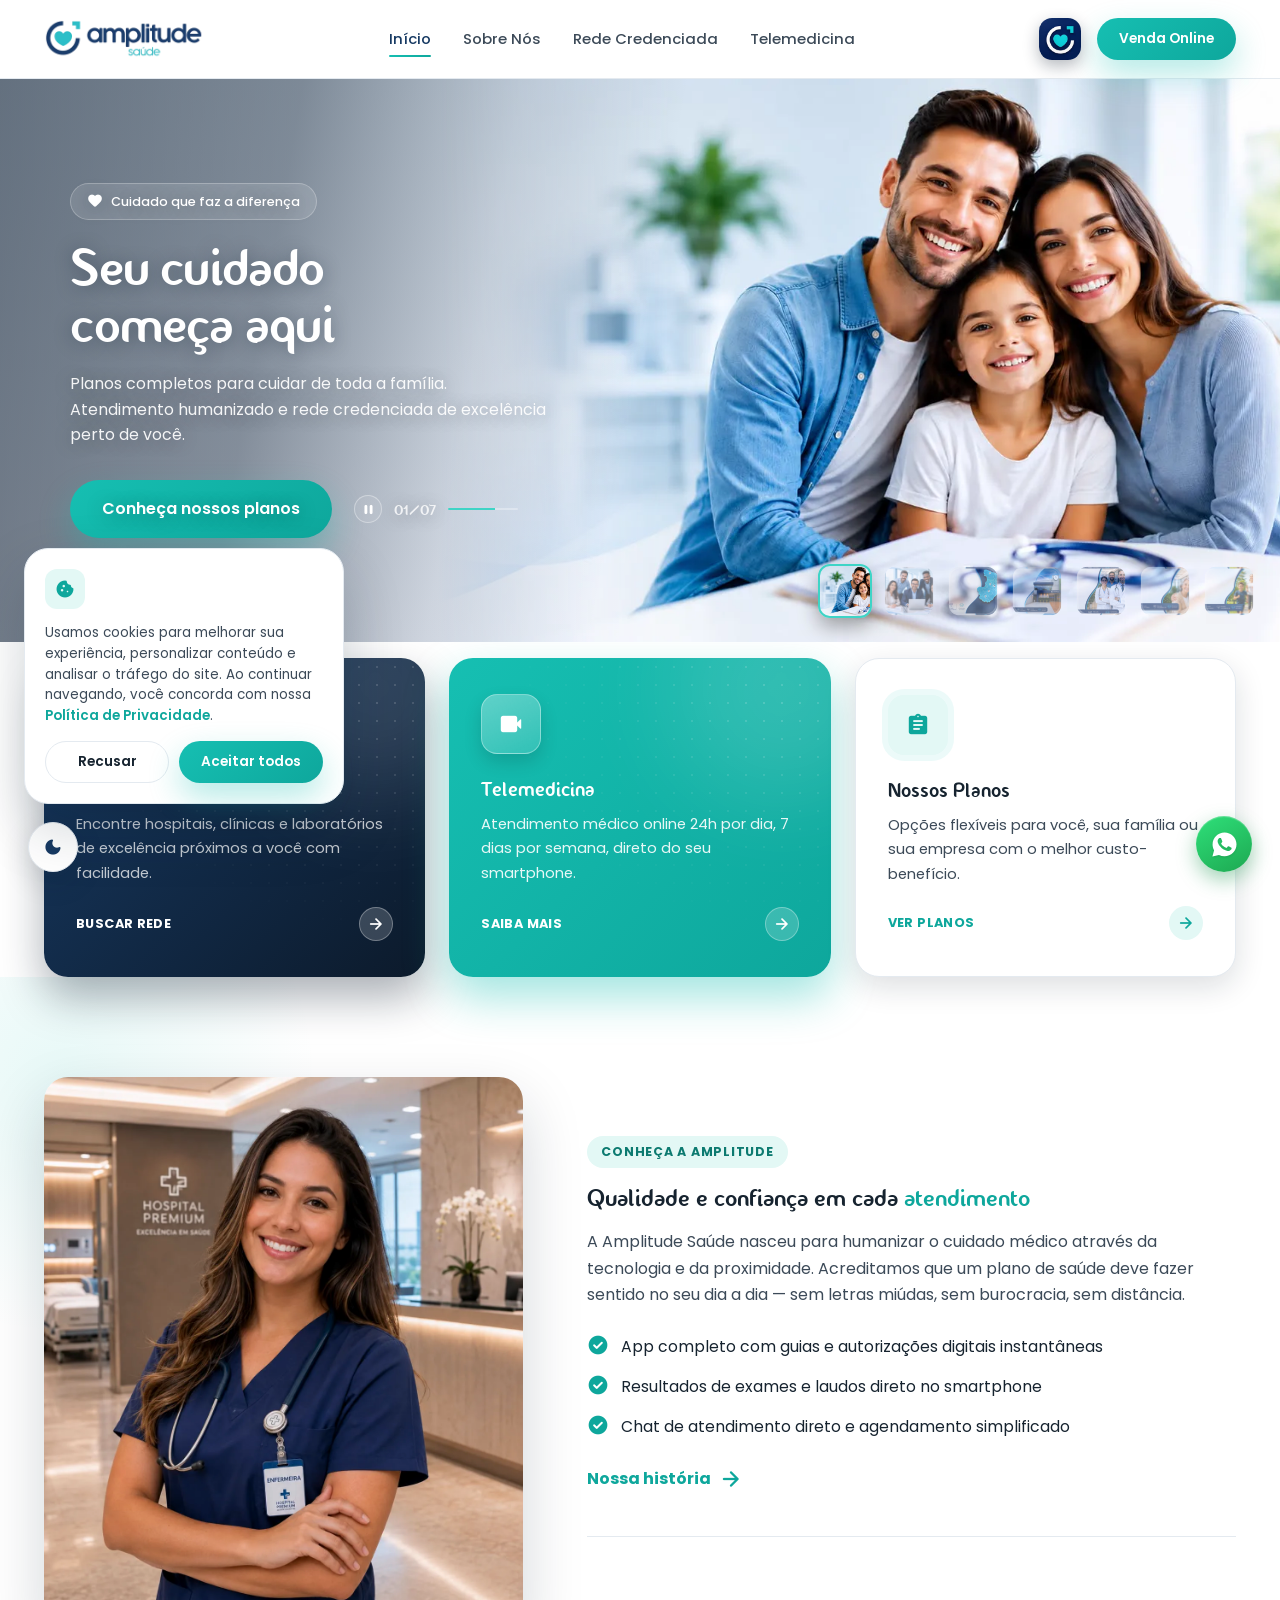
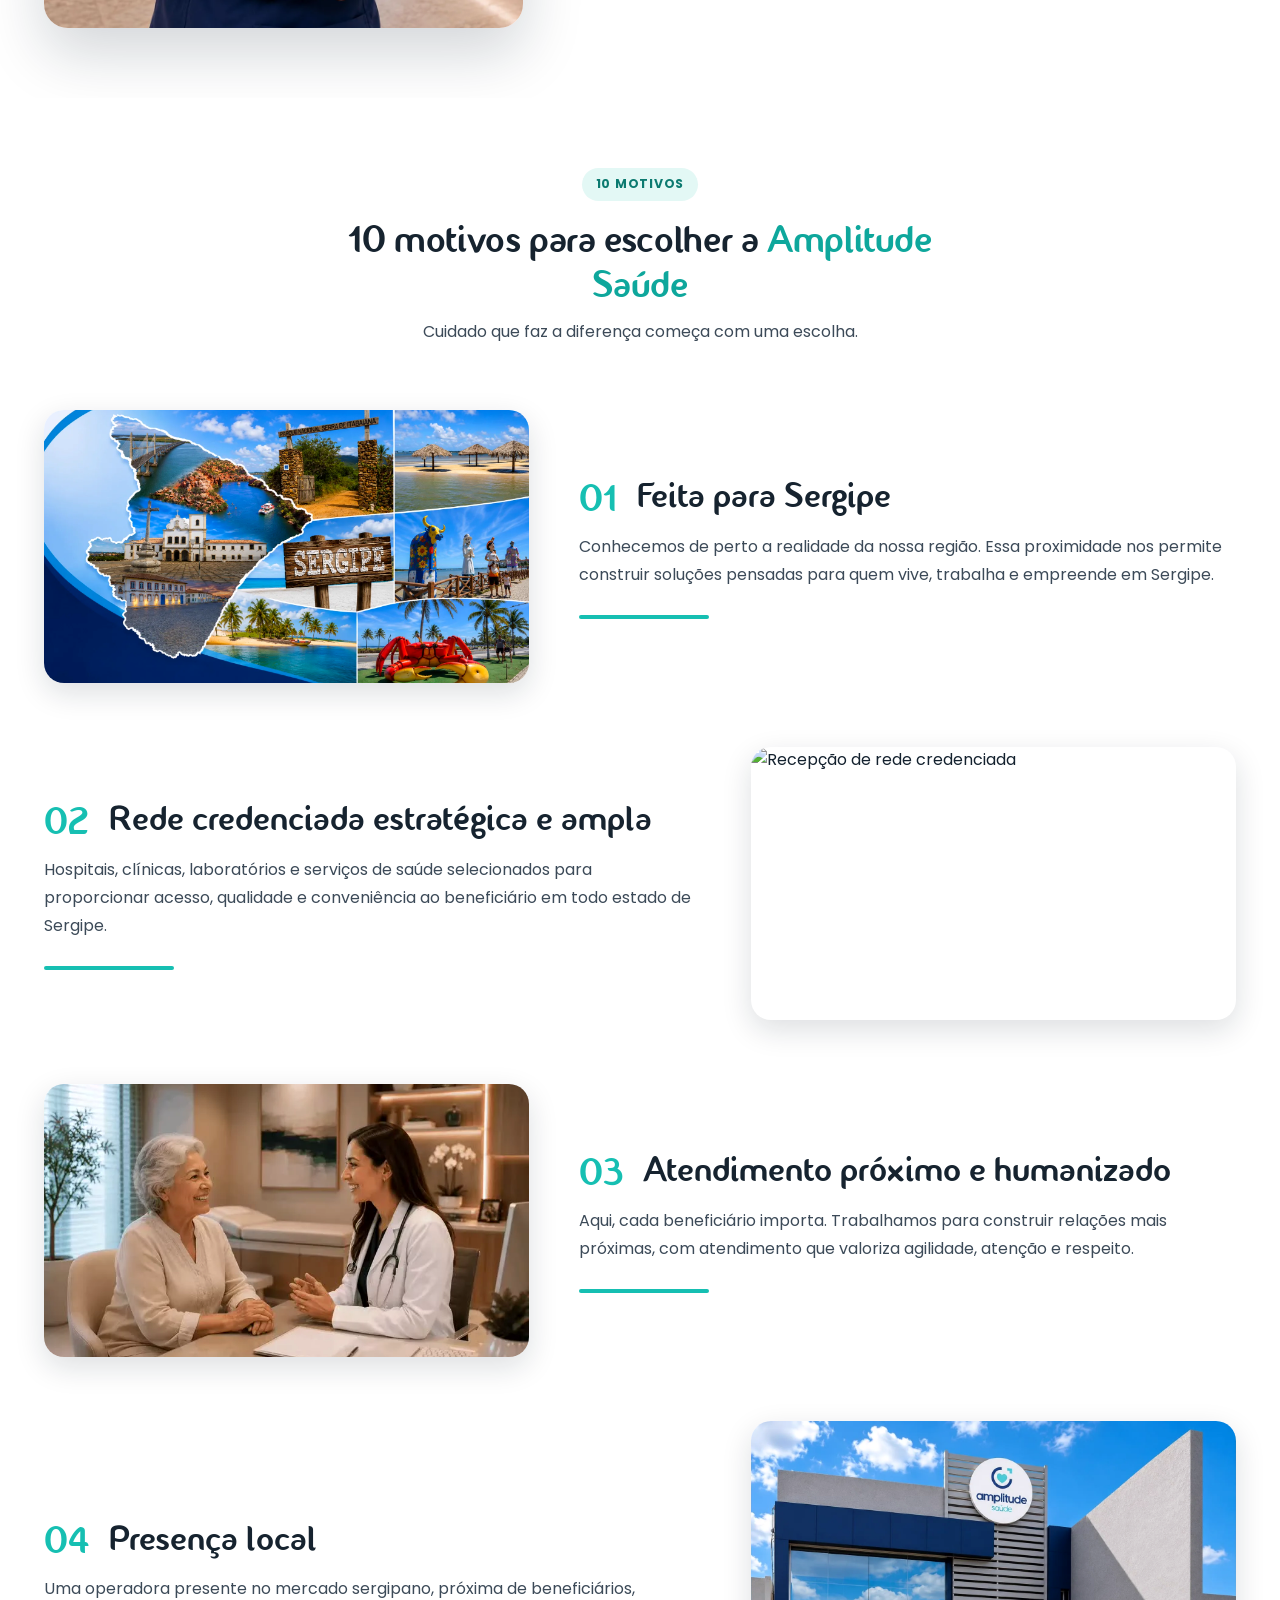
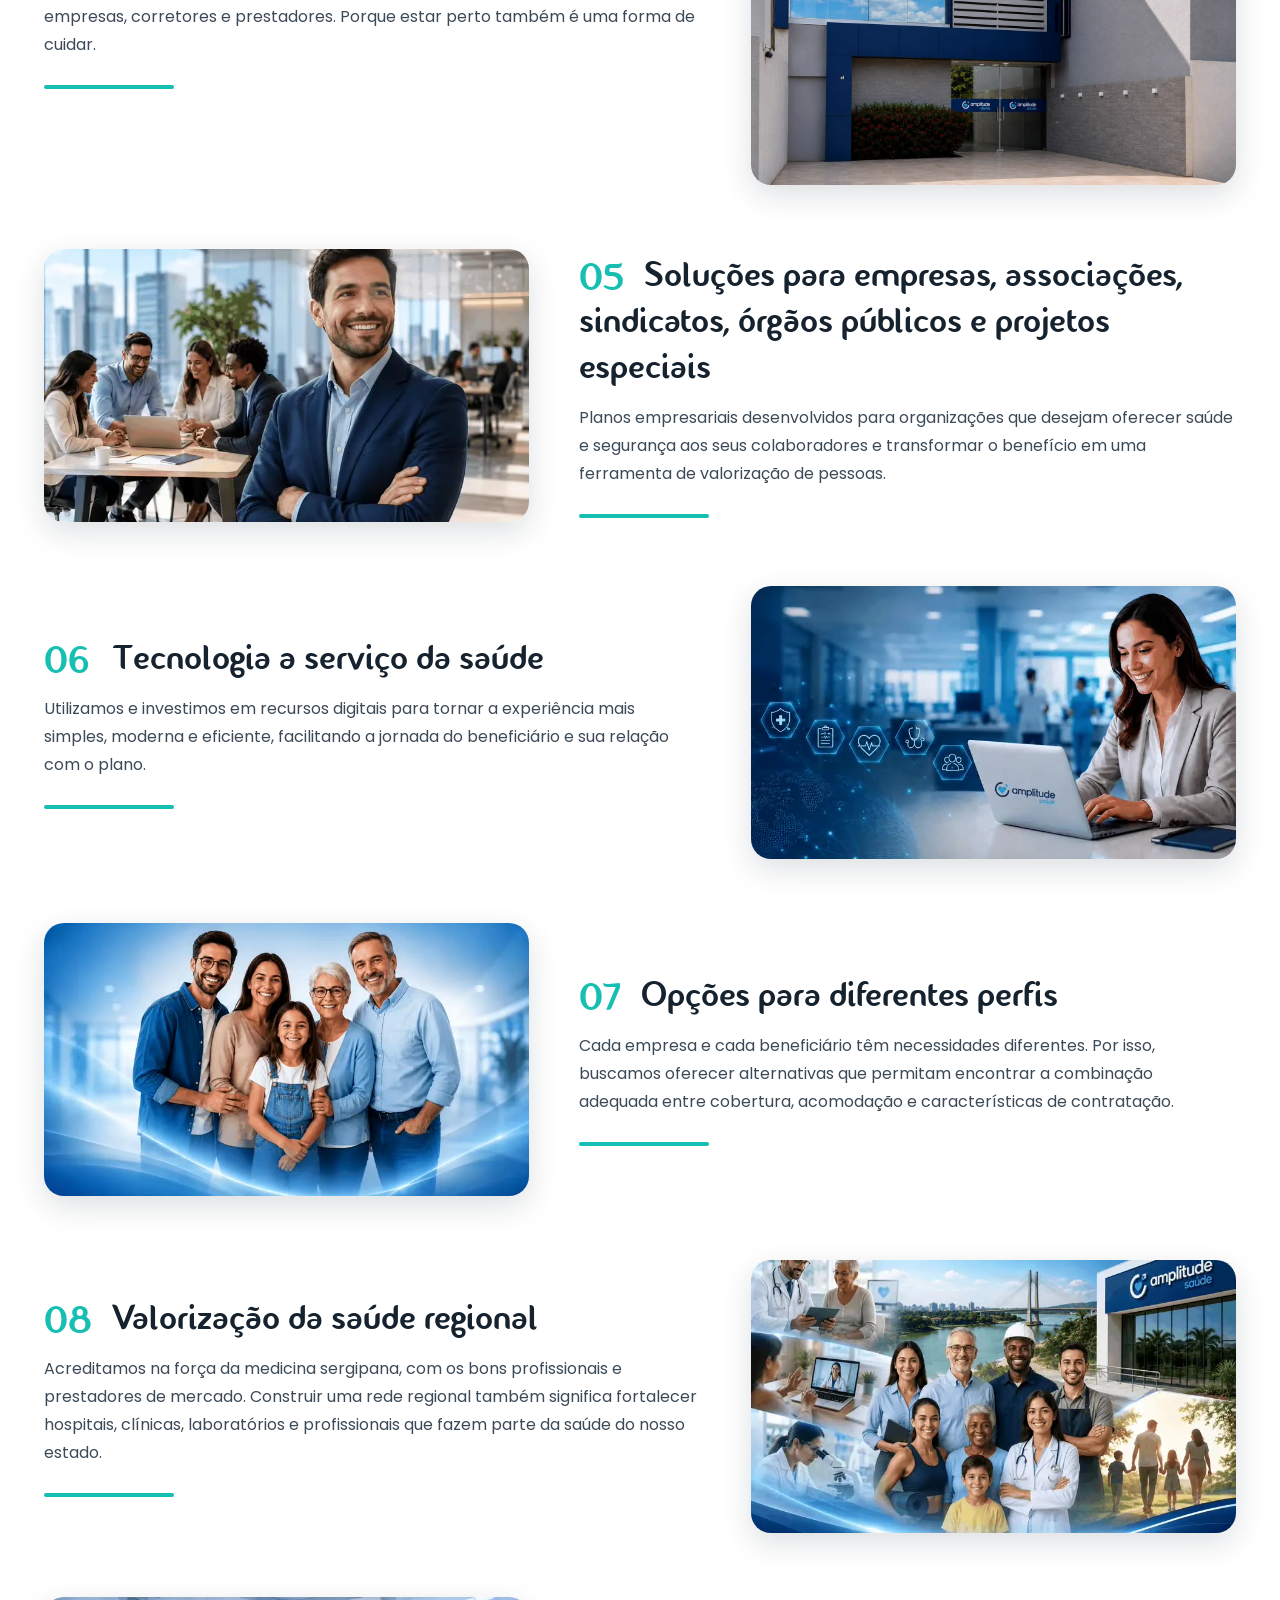
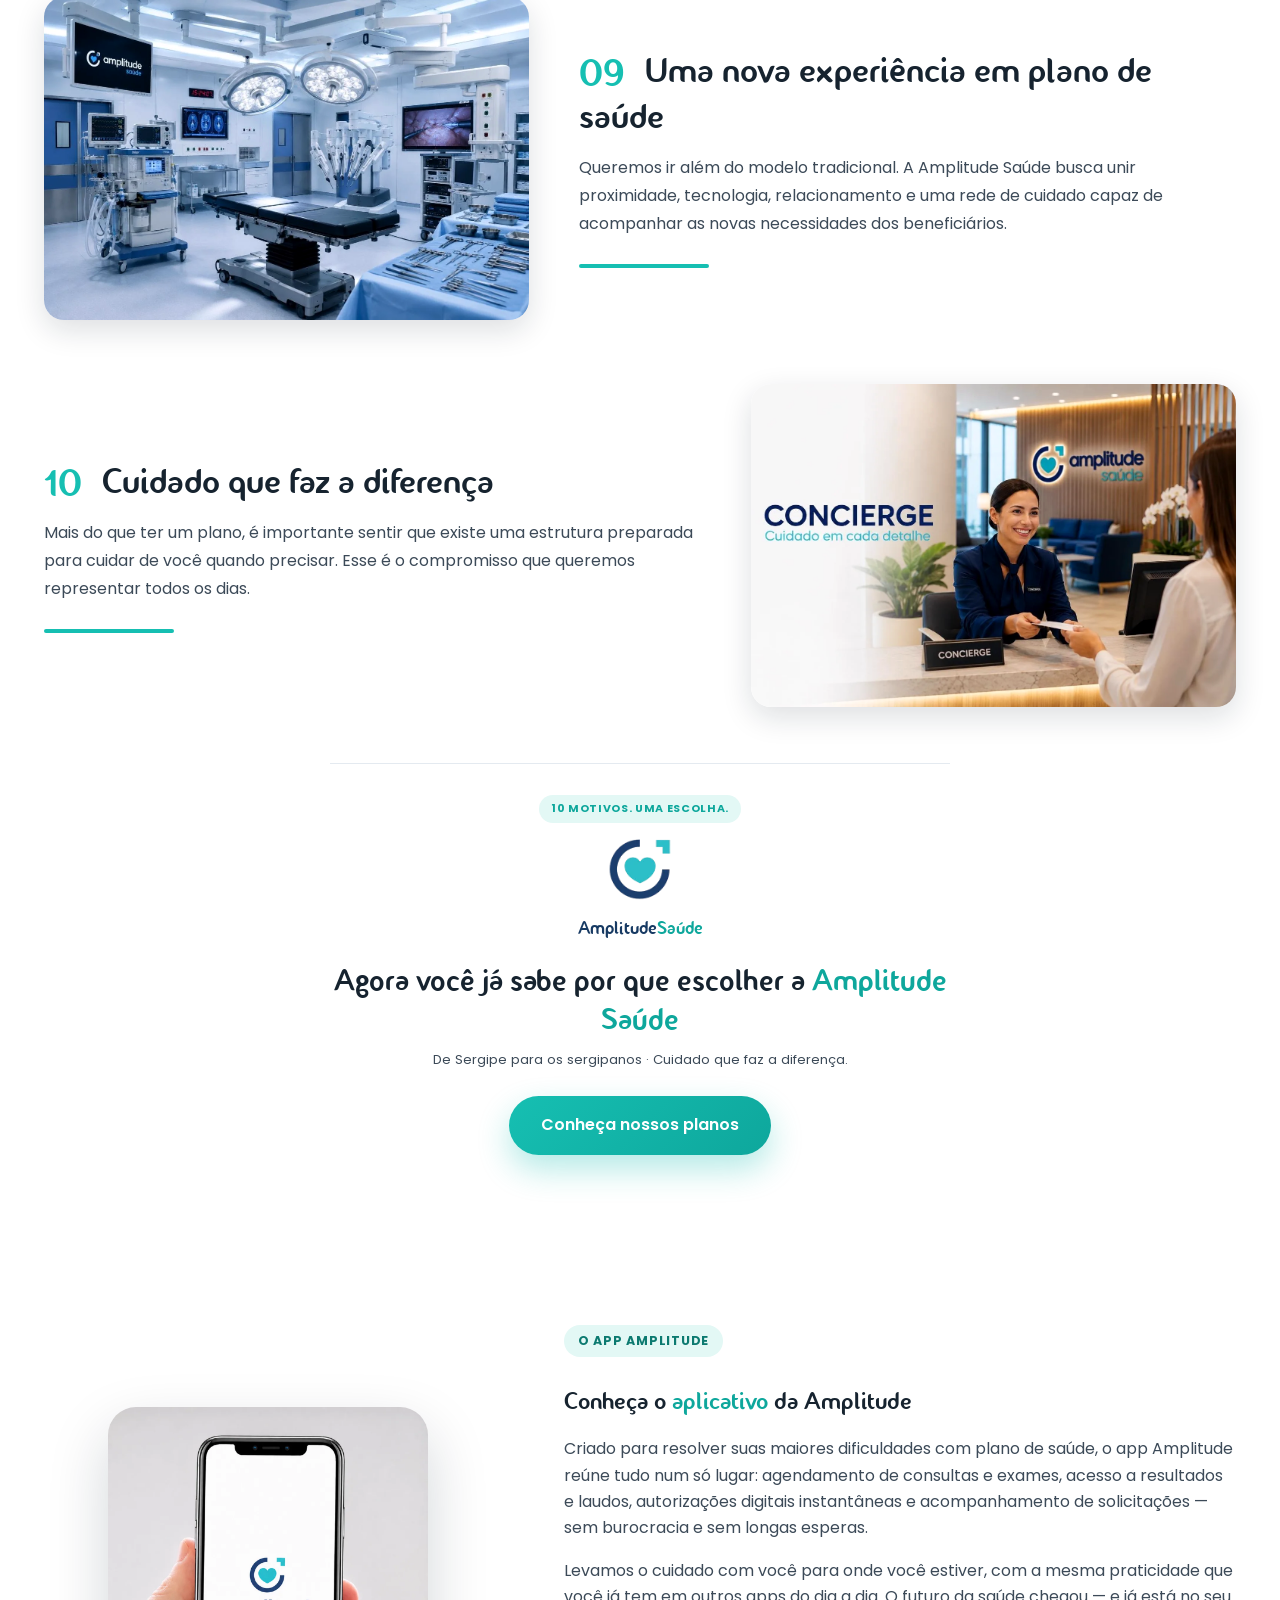
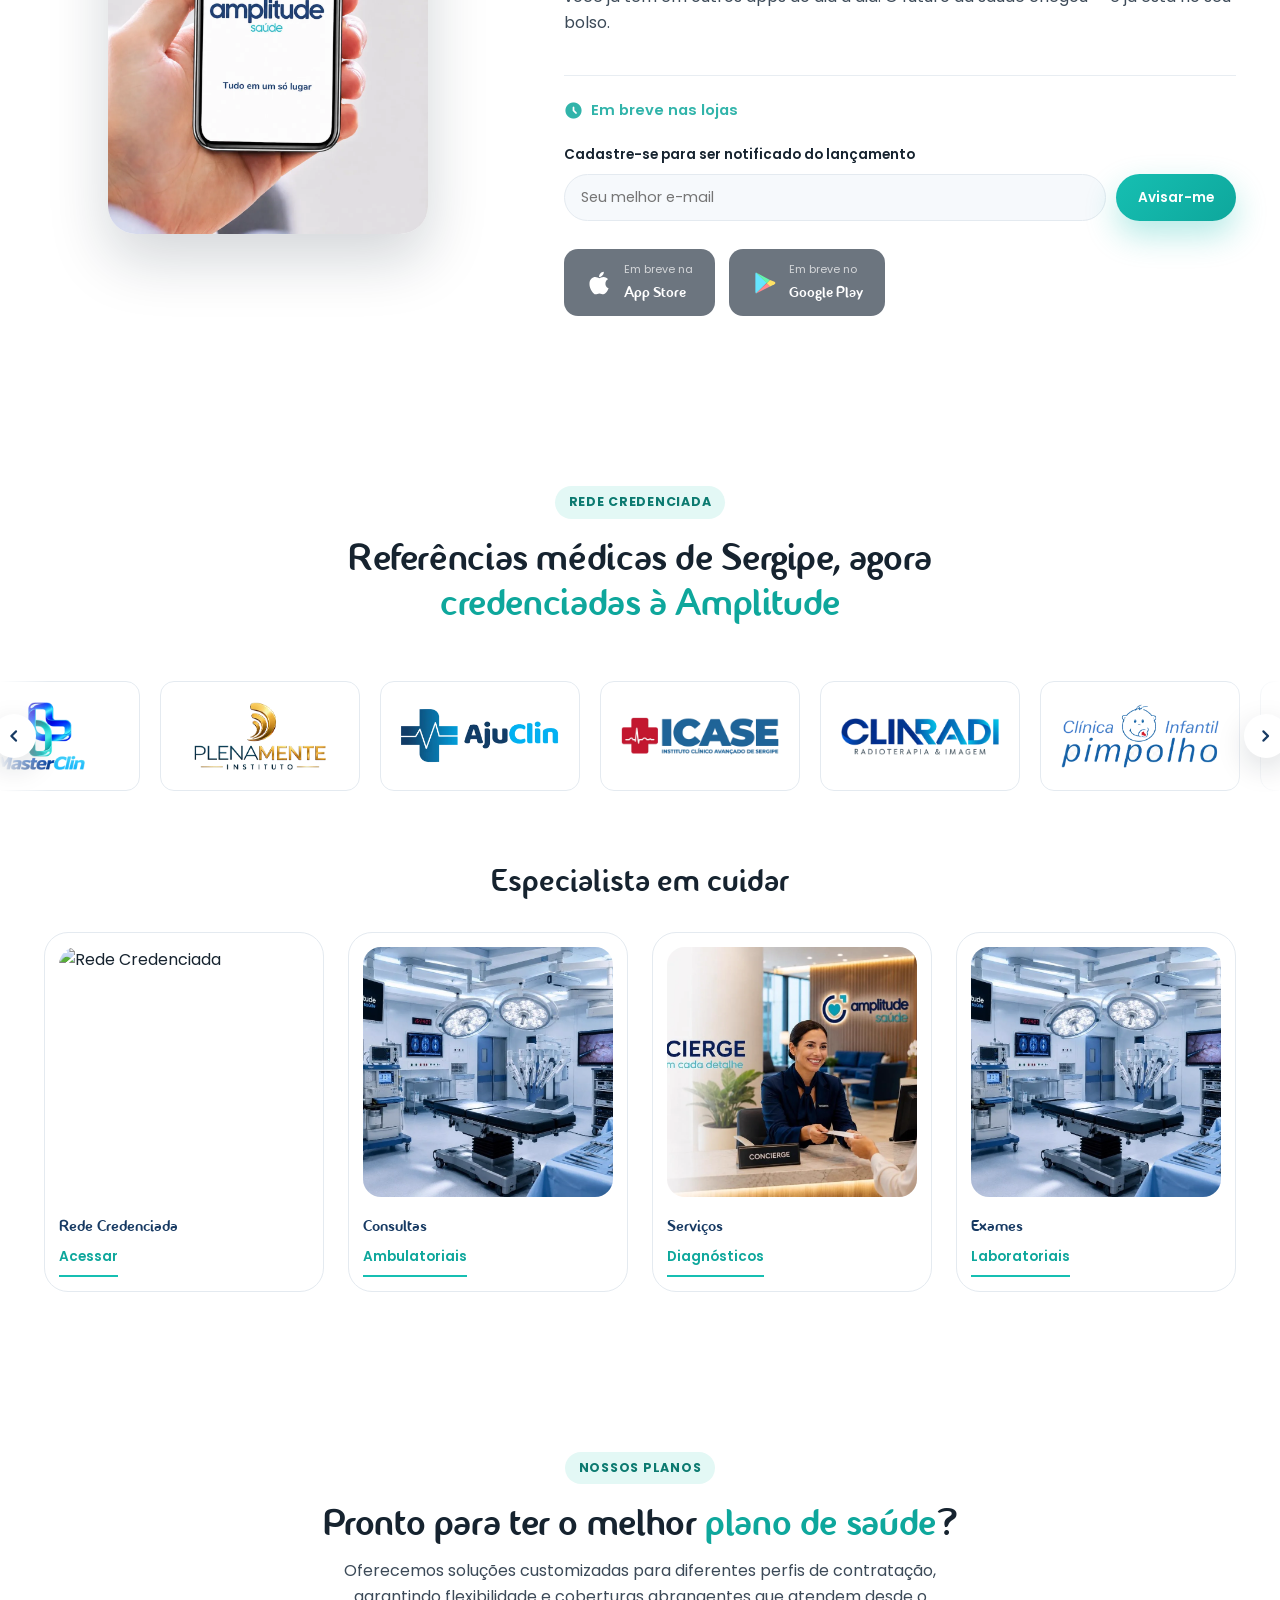
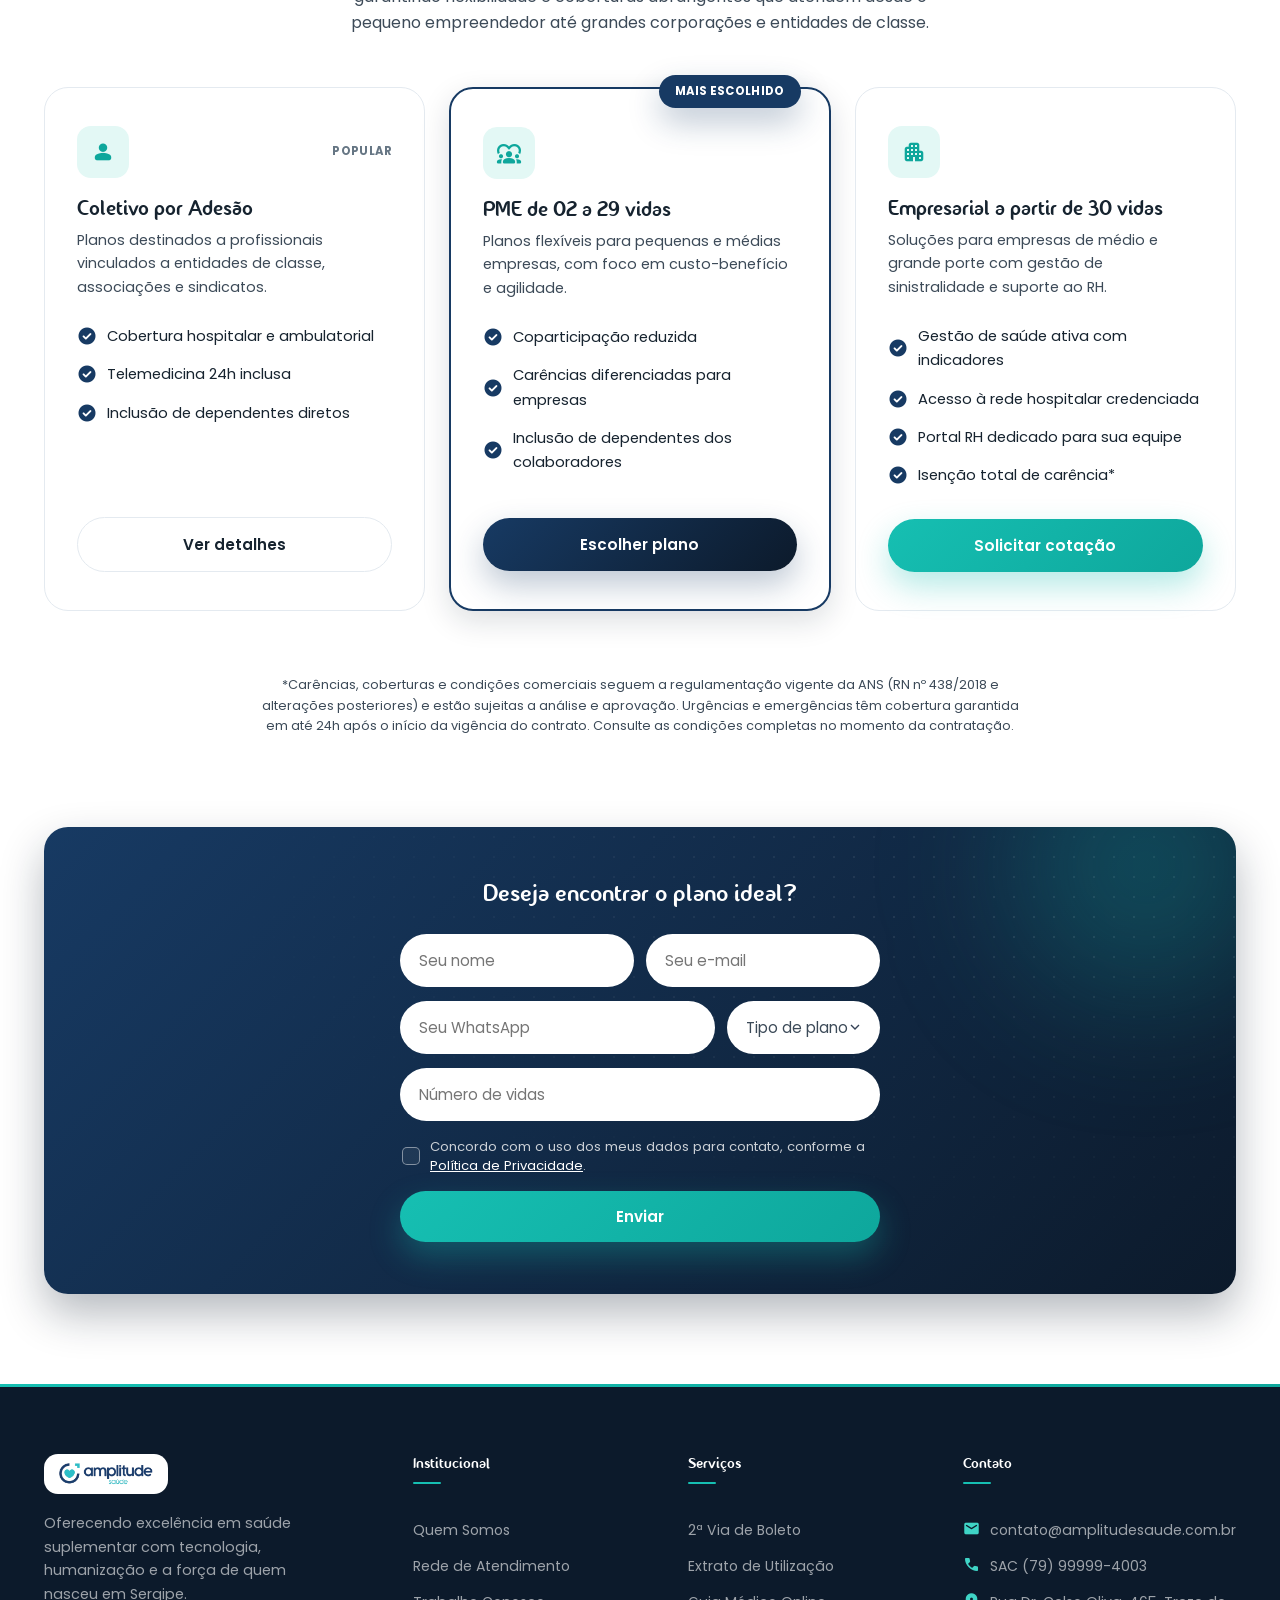
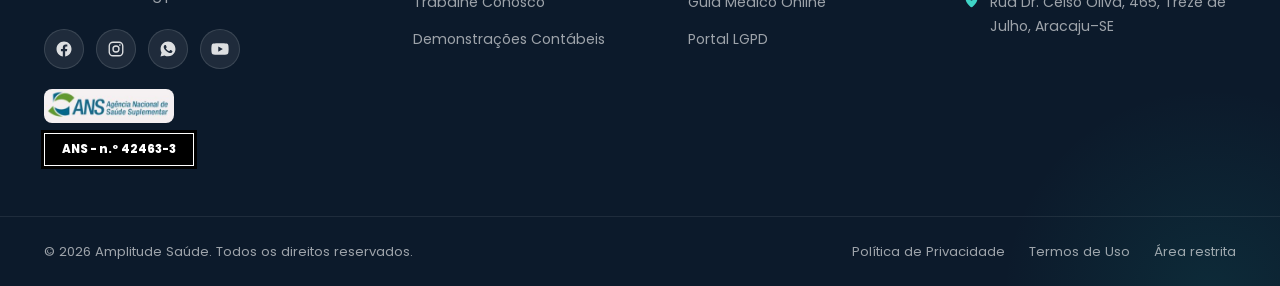
==== index.html @ 85f57749 "Hero: fundo com a cor real da borda de cada foto + escurecimento original Co-Authored-By: Claude Son" ====
<!DOCTYPE html>
<html lang="pt-BR">
<head>
<meta charset="UTF-8">
<meta name="viewport" content="width=device-width, initial-scale=1.0">
<script>(function(){var t=localStorage.getItem('amplitude-theme');if(t)document.documentElement.setAttribute('data-theme',t);})();</script>
<title>Amplitude Saúde | Seu cuidado começa aqui</title>
<meta name="description" content="Planos de saúde completos com atendimento humanizado, telemedicina 24h e a maior rede credenciada perto de você.">
<link rel="preconnect" href="https://fonts.googleapis.com">
<link rel="preconnect" href="https://fonts.gstatic.com" crossorigin>
<link href="https://fonts.googleapis.com/css2?family=Poppins:wght@400;500;600;700;800&display=swap" rel="stylesheet">
<link href="https://fonts.googleapis.com/css2?family=Material+Symbols+Rounded:opsz,wght,FILL,GRAD@20..48,300..600,0..1,-50..200" rel="stylesheet">
<link rel="stylesheet" href="assets/css/style.css?v=87">
<link rel="icon" type="image/webp" href="assets/img/brand/logo-icon.webp">
</head>
<body class="is-loading">

<!-- Preloader -->
<div class="preloader" id="preloader">
  <div class="preloader-content">
    <div class="preloader-mark"><img src="assets/img/brand/logo-icon.webp" class="brand-mark" alt="Amplitude Saúde"></div>
    <div class="preloader-text">Amplitude<em>Saúde</em></div>
    <div class="preloader-bar"><span></span></div>
  </div>
</div>

<div class="scroll-progress" id="scrollProgress"></div>

<!-- Nav -->
<header class="navbar" id="navbar">
  <div class="container nav-inner">
    <a href="#top" class="brand">
      <img src="assets/img/brand/logo-lateral.webp" class="brand-logo" alt="Amplitude Saúde">
    </a>

    <div class="nav-overlay" id="navOverlay"></div>
    <nav class="nav-links" id="navLinks">
      <a href="#top" class="active">Início</a>
      <a href="sobre-nos.html">Sobre Nós</a>
      <a href="#rede">Rede Credenciada</a>
      <a href="telemedicina.html">Telemedicina</a>
    </nav>

    <div class="nav-actions">
      <button class="login-icon-btn" id="loginTrigger" aria-label="Login"><img src="assets/img/brand/login-icon.webp" alt=""></button>
      <a href="#planos" class="btn btn-teal btn-sm">Venda Online</a>
      <button class="hamburger" id="hamburger" aria-label="Abrir menu">
        <span></span><span></span><span></span>
      </button>
    </div>
  </div>
</header>

<main id="top">

  <!-- HERO -->
  <section class="hero" id="heroSection">
    <div class="hero-slides" id="heroSlides">
      <div class="hero-slide active" style="--g1:#0C1A2B;--g2:#0C1A2B" data-eyebrow="Cuidado que faz a diferença" data-title="Seu cuidado começa aqui" data-sub="Planos completos para cuidar de toda a família. Atendimento humanizado e rede credenciada de excelência perto de você.">
        <div class="hero-art has-photo"><picture><source media="(max-width:760px)" srcset="img/mobile/hero-familia.webp"><img class="art-img" src="img/hero-familia.webp" alt="Família sorrindo em consulta médica"></picture><div class="art-blob b1"></div><div class="art-blob b2"></div><div class="art-grid"></div><span class="material-symbols-rounded art-icon">favorite</span></div>
      </div>
      <div class="hero-slide" style="--g1:#0C1A2B;--g2:#0C1A2B" data-eyebrow="Planos para empresas" data-title="Mais saúde para sua empresa" data-sub="Gestão ativa de saúde, portal do RH e uma rede premium para cuidar do seu time todos os dias.">
        <div class="hero-art has-photo"><picture><source media="(max-width:760px)" srcset="img/mobile/hero-empresa.webp"><img class="art-img" src="img/hero-empresa.webp" alt="Equipe corporativa reunida em escritório"></picture><div class="art-blob b1"></div><div class="art-blob b2"></div><div class="art-grid"></div><span class="material-symbols-rounded art-icon">apartment</span></div>
      </div>
      <div class="hero-slide" style="--g1:#0C1A2B;--g2:#0C1A2B" data-eyebrow="Rede credenciada" data-title="De Sergipe para os sergipanos" data-sub="Cuidado que faz a diferença, em todo o estado.">
        <div class="hero-art has-photo"><picture><source media="(max-width:760px)" srcset="img/mobile/hero-sergipe.webp"><img class="art-img" src="img/hero-sergipe.webp" alt="Amplitude Saúde presente em todo o Sergipe"></picture><div class="art-blob b1"></div><div class="art-blob b2"></div><div class="art-grid"></div><span class="material-symbols-rounded art-icon">hub</span></div>
      </div>
      <div class="hero-slide" style="--g1:#0C1A2B;--g2:#0C1A2B" data-eyebrow="Nossa sede" data-title="Aqui, seu cuidado tem endereço" data-sub="Estrutura própria, moderna e pensada para te acolher com todo o cuidado que você merece.">
        <div class="hero-art has-photo"><img class="art-img" src="img/hero-sede.webp" alt="Sede da Amplitude Saúde em Aracaju"><div class="art-blob b1"></div><div class="art-blob b2"></div><div class="art-grid"></div><span class="material-symbols-rounded art-icon">domain</span></div>
      </div>
      <div class="hero-slide" style="--g1:#0C1A2B;--g2:#0C1A2B" data-eyebrow="Nossa equipe" data-title="Profissionais que cuidam de&#160;verdade" data-sub="Um time médico dedicado, humano e preparado para oferecer o melhor cuidado para você e sua família.">
        <div class="hero-art has-photo"><picture><source media="(max-width:760px)" srcset="img/mobile/hero-equipe.webp"><img class="art-img" src="img/hero-equipe.webp" alt="Equipe médica da Amplitude Saúde"></picture><div class="art-blob b1"></div><div class="art-blob b2"></div><div class="art-grid"></div><span class="material-symbols-rounded art-icon">groups</span></div>
      </div>
      <div class="hero-slide" style="--g1:#0C1A2B;--g2:#0C1A2B" data-eyebrow="Cuidado para toda a vida" data-title="Um plano para todos os momentos da&#160;vida" data-sub="Assistência pensada para acompanhar você e sua família em cada fase da vida, com o mesmo cuidado de sempre.">
        <div class="hero-art has-photo"><picture><source media="(max-width:760px)" srcset="img/mobile/hero-idosos.webp"><img class="art-img" src="img/hero-idosos.webp" alt="Casal de idosos sorrindo, clientes Amplitude Saúde"></picture><div class="art-blob b1"></div><div class="art-blob b2"></div><div class="art-grid"></div><span class="material-symbols-rounded art-icon">elderly</span></div>
      </div>
      <div class="hero-slide" style="--g1:#0C1A2B;--g2:#0C1A2B" data-eyebrow="Saúde em movimento" data-title="Viva mais, viva melhor" data-sub="Incentivamos hábitos saudáveis para sua família aproveitar cada momento com mais disposição e qualidade de vida.">
        <div class="hero-art has-photo"><picture><source media="(max-width:760px)" srcset="img/mobile/hero-corrida.webp"><img class="art-img" src="img/hero-corrida.webp" alt="Família correndo junta em um parque"></picture><div class="art-blob b1"></div><div class="art-blob b2"></div><div class="art-grid"></div><span class="material-symbols-rounded art-icon">directions_run</span></div>
      </div>
    </div>

    <div class="container hero-inner">
      <div class="hero-copy">
        <span class="eyebrow-pill" id="heroEyebrow"><span class="material-symbols-rounded" style="font-size:16px">favorite</span> Cuidado que faz a diferença</span>
        <h1 id="heroTitle">Seu cuidado começa aqui</h1>
        <p class="hero-sub" id="heroSub">Planos completos para cuidar de toda a família. Atendimento humanizado e rede credenciada de excelência perto de você.</p>
        <div class="hero-cta-row">
          <a href="#planos" class="btn btn-teal btn-lg">Conheça nossos planos</a>
          <div class="hero-counter">
            <button type="button" class="hero-pause" id="heroPauseBtn" aria-label="Pausar apresentação automática" aria-pressed="false">
              <span class="material-symbols-rounded icon-pause">pause</span>
              <span class="material-symbols-rounded icon-play">play_arrow</span>
            </button>
            <span id="heroCount">01/07</span>
            <span class="track"><span id="heroTrack"></span></span>
          </div>
        </div>
      </div>
    </div>

    <div class="hero-dots" id="heroDots"></div>
  </section>

  <!-- 3 FEATURES -->
  <section class="features">
    <div class="container">
      <div class="features-grid">
        <a href="#rede" class="feature-card card-navy reveal">
          <div class="feature-icon"><span class="material-symbols-rounded">add_circle</span></div>
          <h3>Rede Credenciada</h3>
          <p>Encontre hospitais, clínicas e laboratórios de excelência próximos a você com facilidade.</p>
          <span class="feature-link">Buscar rede <span class="material-symbols-rounded">arrow_forward</span></span>
        </a>
        <a href="telemedicina.html" class="feature-card card-teal reveal">
          <div class="feature-icon"><span class="material-symbols-rounded">videocam</span></div>
          <h3>Telemedicina</h3>
          <p>Atendimento médico online 24h por dia, 7 dias por semana, direto do seu smartphone.</p>
          <span class="feature-link">Saiba mais <span class="material-symbols-rounded">arrow_forward</span></span>
        </a>
        <a href="#planos" class="feature-card card-white reveal">
          <div class="feature-icon"><span class="material-symbols-rounded">assignment</span></div>
          <h3>Nossos Planos</h3>
          <p>Opções flexíveis para você, sua família ou sua empresa com o melhor custo-benefício.</p>
          <span class="feature-link">Ver planos <span class="material-symbols-rounded">arrow_forward</span></span>
        </a>
      </div>
    </div>
  </section>

  <!-- ABOUT -->
  <section class="about" id="sobre">
    <div class="container about-inner">
      <div class="about-visual reveal-left">
        <div class="about-photo">
          <div class="photo-real">
            <img src="img/about-enfermeira.webp" alt="Profissional da Amplitude Saúde sorrindo" loading="lazy">
          </div>
        </div>
      </div>

      <div class="about-copy reveal-right">
        <span class="eyebrow">Conheça a Amplitude</span>
        <h2>Qualidade e confiança em cada <span class="text-teal">atendimento</span></h2>
        <p>A Amplitude Saúde nasceu para humanizar o cuidado médico através da tecnologia e da proximidade. Acreditamos que um plano de saúde deve fazer sentido no seu dia a dia — sem letras miúdas, sem burocracia, sem distância.</p>

        <ul class="checklist">
          <li><span class="material-symbols-rounded">check_circle</span> App completo com guias e autorizações digitais instantâneas</li>
          <li><span class="material-symbols-rounded">check_circle</span> Resultados de exames e laudos direto no smartphone</li>
          <li><span class="material-symbols-rounded">check_circle</span> Chat de atendimento direto e agendamento simplificado</li>
        </ul>

        <a href="sobre-nos.html" class="link-arrow">Nossa história <span class="material-symbols-rounded">arrow_forward</span></a>

        <div class="about-stats">
          <!-- <div class="about-stat"><strong>120k+</strong><span>Vidas protegidas</span></div> -->
          <!-- <div class="about-stat"><strong>23</strong><span>Anos de história</span></div>
          <div class="about-stat"><strong>4.9</strong><span>Avaliação média</span></div> -->
        </div>
      </div>
    </div>
  </section>

  <!-- WHY -->
  <section class="why">
    <div class="container">
      <div class="section-head center reveal">
        <span class="eyebrow">10 motivos</span>
        <h2>10 motivos para escolher a <span class="text-teal">Amplitude Saúde</span></h2>
        <p class="section-sub">Cuidado que faz a diferença começa com uma escolha.</p>
      </div>

      <div class="why-row reveal">
        <div class="why-photo"><div class="photo-real"><img src="img/sergipe.webp" alt="Comunidade sergipana" loading="lazy"></div></div>
        <div class="why-copy">
          <h3><span class="why-num">01</span> Feita para Sergipe</h3>
          <p>Conhecemos de perto a realidade da nossa região. Essa proximidade nos permite construir soluções pensadas para quem vive, trabalha e empreende em Sergipe.</p>
          <span class="why-underline"></span>
        </div>
      </div>

      <div class="why-row reverse reveal">
        <div class="why-photo"><div class="photo-real"><img src="https://images.unsplash.com/photo-1519494026892-80bbd2d6fd0d?w=800&q=75" alt="Recepção de rede credenciada" loading="lazy"></div></div>
        <div class="why-copy">
          <h3><span class="why-num">02</span> Rede credenciada estratégica e ampla</h3>
          <p>Hospitais, clínicas, laboratórios e serviços de saúde selecionados para proporcionar acesso, qualidade e conveniência ao beneficiário em todo estado de Sergipe.</p>
          <span class="why-underline"></span>
        </div>
      </div>

      <div class="why-row reveal">
        <div class="why-photo"><div class="photo-real"><video src="img/why-humanizado.mp4" poster="img/why-humanizado-poster.webp" autoplay loop muted playsinline></video></div></div>
        <div class="why-copy">
          <h3><span class="why-num">03</span> Atendimento próximo e humanizado</h3>
          <p>Aqui, cada beneficiário importa. Trabalhamos para construir relações mais próximas, com atendimento que valoriza agilidade, atenção e respeito.</p>
          <span class="why-underline"></span>
        </div>
      </div>

      <div class="why-row reverse reveal">
        <div class="why-photo"><div class="photo-real photo-contain"><img src="img/WhatsApp Image 2026-08-18 at 19.52.49.webp" alt="Presença local" loading="lazy"></div></div>
        <div class="why-copy">
          <h3><span class="why-num">04</span> Presença local</h3>
          <p>Uma operadora presente no mercado sergipano, próxima de beneficiários, empresas, corretores e prestadores. Porque estar perto também é uma forma de cuidar.</p>
          <span class="why-underline"></span>
        </div>
      </div>

      <div class="why-row reveal">
        <div class="why-photo"><div class="photo-real"><video src="img/why-empresas.mp4" poster="img/why-empresas-poster.webp" autoplay loop muted playsinline></video></div></div>
        <div class="why-copy">
          <h3><span class="why-num">05</span> Soluções para empresas, associações, sindicatos, órgãos públicos e projetos especiais</h3>
          <p>Planos empresariais desenvolvidos para organizações que desejam oferecer saúde e segurança aos seus colaboradores e transformar o benefício em uma ferramenta de valorização de pessoas.</p>
          <span class="why-underline"></span>
        </div>
      </div>

      <div class="why-row reverse reveal">
        <div class="why-photo"><div class="photo-real"><video src="img/why-tecnologia.mp4" poster="img/why-tecnologia-poster.webp" autoplay loop muted playsinline></video></div></div>
        <div class="why-copy">
          <h3><span class="why-num">06</span> Tecnologia a serviço da saúde</h3>
          <p>Utilizamos e investimos em recursos digitais para tornar a experiência mais simples, moderna e eficiente, facilitando a jornada do beneficiário e sua relação com o plano.</p>
          <span class="why-underline"></span>
        </div>
      </div>

      <div class="why-row reveal">
        <div class="why-photo"><div class="photo-real"><video src="img/why-perfis.mp4" poster="img/why-perfis-poster.webp" autoplay loop muted playsinline></video></div></div>
        <div class="why-copy">
          <h3><span class="why-num">07</span> Opções para diferentes perfis</h3>
          <p>Cada empresa e cada beneficiário têm necessidades diferentes. Por isso, buscamos oferecer alternativas que permitam encontrar a combinação adequada entre cobertura, acomodação e características de contratação.</p>
          <span class="why-underline"></span>
        </div>
      </div>

      <div class="why-row reverse reveal">
        <div class="why-photo"><div class="photo-real"><video src="img/why-regional.mp4" poster="img/why-regional-poster.webp" autoplay loop muted playsinline></video></div></div>
        <div class="why-copy">
          <h3><span class="why-num">08</span> Valorização da saúde regional</h3>
          <p>Acreditamos na força da medicina sergipana, com os bons profissionais e prestadores de mercado. Construir uma rede regional também significa fortalecer hospitais, clínicas, laboratórios e profissionais que fazem parte da saúde do nosso estado.</p>
          <span class="why-underline"></span>
        </div>
      </div>

      <div class="why-row reveal">
        <div class="why-photo"><div class="photo-real photo-contain"><img src="img/WhatsApp Image 2026-08-19 at 08.49.14.webp" alt="Estrutura moderna de atendimento" loading="lazy"></div></div>
        <div class="why-copy">
          <h3><span class="why-num">09</span> Uma nova experiência em plano de saúde</h3>
          <p>Queremos ir além do modelo tradicional. A Amplitude Saúde busca unir proximidade, tecnologia, relacionamento e uma rede de cuidado capaz de acompanhar as novas necessidades dos beneficiários.</p>
          <span class="why-underline"></span>
        </div>
      </div>

      <div class="why-row reverse reveal">
        <div class="why-photo">
          <div class="photo-real photo-contain"><img src="img/WhatsApp Image 2026-08-19 at 08.51.43.webp" alt="Estrutura pronta para cuidar de você" loading="lazy"></div>
        </div>
        <div class="why-copy">
          <h3><span class="why-num">10</span> Cuidado que faz a diferença</h3>
          <p>Mais do que ter um plano, é importante sentir que existe uma estrutura preparada para cuidar de você quando precisar. Esse é o compromisso que queremos representar todos os dias.</p>
          <span class="why-underline"></span>
        </div>
      </div>

      <div class="why-closing reveal">
        <span class="why-closing-eyebrow">10 motivos. Uma escolha.</span>
        <img src="assets/img/brand/logo-icon.webp" class="why-closing-mark" alt="Amplitude Saúde">
        <div class="why-closing-brand">Amplitude<em>Saúde</em></div>
        <h3 class="why-closing-headline">Agora você já sabe por que escolher a <span class="text-teal">Amplitude Saúde</span></h3>
        <p class="why-closing-tag">De Sergipe para os sergipanos · Cuidado que faz a diferença.</p>
        <a href="#planos" class="btn btn-teal btn-lg">Conheça nossos planos</a>
      </div>
    </div>
  </section>

  <!-- COMMUNITY -->
  <!-- APP PROMO -->
  <section class="app-promo">
    <div class="container app-promo-inner">
      <div class="app-promo-visual reveal-left">
        <img src="img/app-mockup.webp" alt="Aplicativo Amplitude Saúde aberto na tela de um celular" loading="lazy">
      </div>
      <div class="app-promo-copy reveal-right">
        <span class="eyebrow">O app Amplitude</span>
        <h2>Conheça o <span class="text-teal">aplicativo</span> da Amplitude</h2>
        <p>Criado para resolver suas maiores dificuldades com plano de saúde, o app Amplitude reúne tudo num só lugar: agendamento de consultas e exames, acesso a resultados e laudos, autorizações digitais instantâneas e acompanhamento de solicitações — sem burocracia e sem longas esperas.</p>
        <p>Levamos o cuidado com você para onde você estiver, com a mesma praticidade que você já tem em outros apps do dia a dia. O futuro da saúde chegou — e já está no seu bolso.</p>
        <span class="app-promo-download app-promo-soon"><span class="material-symbols-rounded">schedule</span> Em breve nas lojas</span>
        <form class="app-notify-form" id="appNotifyForm" novalidate>
          <label for="appNotifyEmail">Cadastre-se para ser notificado do lançamento</label>
          <div class="app-notify-row">
            <input type="email" id="appNotifyEmail" name="email" placeholder="Seu melhor e-mail" required>
            <button type="submit" class="btn btn-teal btn-sm">Avisar-me</button>
          </div>
          <p class="app-notify-success" id="appNotifySuccess">Prontinho! Você será avisado assim que o app for lançado. 🎉</p>
        </form>
        <div class="app-promo-stores">
          <span class="store-badge store-badge-soon" aria-disabled="true">
            <svg class="store-badge-icon" viewBox="0 0 384 512" fill="currentColor" aria-hidden="true"><path d="M318.7 268.7c-.2-36.7 16.4-64.4 50-84.8-18.8-26.9-47.2-41.7-84.7-44.6-35.5-2.8-74.3 20.7-88.5 20.7-15 0-49.4-19.7-76.4-19.7C63.3 141 4 184.8 4 273.5c0 26.2 4.8 53.3 14.4 81.2 12.8 36.7 59 126.7 107.2 125.2 25.2-.6 43-17.9 75.8-17.9 31.8 0 48.3 17.9 76.4 17.9 48.6-.7 90.4-82.5 102.6-119.3-65.2-30.7-61.7-90-61.7-91.9zm-56.6-164.2c27.3-32.4 24.8-61.9 24-72.5-24.1 1.4-52 16.4-67.9 34.9-17.5 19.8-27.8 44.3-25.6 71.9 26.1 2 49.9-11.4 69.5-34.3z"/></svg>
            <span><small>Em breve na</small><strong>App Store</strong></span>
          </span>
          <span class="store-badge store-badge-soon" aria-disabled="true">
            <svg class="store-badge-icon" viewBox="0 0 512 512" aria-hidden="true"><path fill="#00D4FF" d="M99 48.7C91 55 86 65 86 78v356c0 13 5 23 13.3 29.3l211-211.5z"/><path fill="#00F076" d="M99 48.7L310 260 375 195z"/><path fill="#FF3A44" d="M99 463.3L375 325 310 260z"/><path fill="#FFCF00" d="M375 195l-65 65 65 65 88-44.4c22-11.2 22-40 0-51.2z"/></svg>
            <span><small>Em breve no</small><strong>Google Play</strong></span>
          </span>
        </div>
      </div>
    </div>
  </section>

  <!-- NETWORK -->
  <section class="network" id="rede">
    <div class="container">
      <div class="section-head center reveal">
        <span class="eyebrow">Rede credenciada</span>
        <h2>Referências médicas de Sergipe, agora <span class="text-teal">credenciadas à Amplitude</span></h2>
      </div>
    </div>

    <div class="ticker-wrap reveal">
      <button class="ticker-arrow ticker-arrow-prev" id="tickerPrev" aria-label="Anterior"><span class="material-symbols-rounded">chevron_left</span></button>
      <div class="ticker" id="ticker">
        <a class="ticker-card" href="https://www.facebook.com/p/MasterClin-100067826977620/" target="_blank" rel="noopener" data-partner="masterclin"><img src="img/carrosel/masterclin.webp" alt="MasterClin"></a>
        <a class="ticker-card" href="https://www.instagram.com/institutoplenamente/" target="_blank" rel="noopener" data-partner="plenamente"><img src="img/carrosel/plenamente.webp" alt="Instituto PlenaMente"></a>
        <a class="ticker-card" href="https://ajuclin.com.br/" target="_blank" rel="noopener" data-partner="ajuclin"><img src="img/carrosel/ajuclin.webp" alt="AjuClin"></a>
        <a class="ticker-card" href="https://icasesaude.com.br/" target="_blank" rel="noopener" data-partner="icase"><img src="img/carrosel/icase.webp" alt="ICASE - Instituto Clínico Avançado de Sergipe"></a>
        <a class="ticker-card" href="https://www.clinradi.com.br/" target="_blank" rel="noopener" data-partner="clinradi"><img src="img/carrosel/clinradi.webp" alt="CLINRADI Radioterapia e Imagem"></a>
        <a class="ticker-card" href="https://www.doctoralia.com.br/clinicas/pimpolho-clinica-infantil-ltda" target="_blank" rel="noopener" data-partner="pimpolho"><img src="img/carrosel/pimpolho.webp" alt="Clínica Infantil Pimpolho"></a>
        <a class="ticker-card" href="https://decosdh.com.br/" target="_blank" rel="noopener" data-partner="decos"><img src="img/carrosel/decos.webp" alt="Decós Hospital"></a>
        <a class="ticker-card" href="https://aracaju.net.br/sobre/neoclinica-aracaju-se" target="_blank" rel="noopener" data-partner="neoclinica"><img src="img/carrosel/neoclinica.webp" alt="NeoClínica"></a>
        <a class="ticker-card" href="https://www.doctoralia.com.br/clinicas/cesap-centro-de-saude-aplicada" target="_blank" rel="noopener" data-partner="cesap"><img src="img/carrosel/cesap.webp" alt="CESAP - Centro de Saúde Aplicada"></a>
        <a class="ticker-card" href="https://redeprimavera.com.br/unidade-sao-jose/" target="_blank" rel="noopener" data-partner="hospitalcoracao"><img src="img/carrosel/hospitalcoracao.webp" alt="Hospital do Coração de Sergipe - Rede Primavera"></a>
        <a class="ticker-card" href="https://www.facebook.com/p/Cl%C3%ADnica-de-Audi%C3%A7%C3%A3o-e-Equil%C3%ADbrio-100063685815906/" target="_blank" rel="noopener" data-partner="cae"><img src="img/carrosel/cae.webp" alt="CAE - Clínica de Audição e Equilíbrio"></a>
        <a class="ticker-card" href="https://www.hospitalrenascenca.com.br/" target="_blank" rel="noopener" data-partner="renascenca"><img src="img/carrosel/renascenca.webp" alt="Hospital Renascença"></a>
        <a class="ticker-card" href="https://solimlab.com.br/" target="_blank" rel="noopener" data-partner="solim"><img src="img/carrosel/solim.webp" alt="SOLIM Medicina Diagnóstica"></a>
        <a class="ticker-card" href="https://www.instagram.com/limagemaju/" target="_blank" rel="noopener" data-partner="limagem"><img src="img/carrosel/limagem.webp" alt="Limagem Ultrassonografias e Consultas"></a>
        <a class="ticker-card" href="https://climedi.com.br/" target="_blank" rel="noopener" data-partner="climedi"><img src="img/carrosel/climedi.webp" alt="Climedi"></a>
        <a class="ticker-card" href="https://www.clinicaendogastro.com/" target="_blank" rel="noopener" data-partner="endogastro"><img src="img/carrosel/endogastro.webp" alt="Endogastro"></a>
        <a class="ticker-card" href="https://www.facebook.com/p/MasterClin-100067826977620/" target="_blank" rel="noopener" data-partner="masterclin"><img src="img/carrosel/masterclin.webp" alt="MasterClin"></a>
        <a class="ticker-card" href="https://www.instagram.com/institutoplenamente/" target="_blank" rel="noopener" data-partner="plenamente"><img src="img/carrosel/plenamente.webp" alt="Instituto PlenaMente"></a>
        <a class="ticker-card" href="https://ajuclin.com.br/" target="_blank" rel="noopener" data-partner="ajuclin"><img src="img/carrosel/ajuclin.webp" alt="AjuClin"></a>
        <a class="ticker-card" href="https://icasesaude.com.br/" target="_blank" rel="noopener" data-partner="icase"><img src="img/carrosel/icase.webp" alt="ICASE - Instituto Clínico Avançado de Sergipe"></a>
        <a class="ticker-card" href="https://www.clinradi.com.br/" target="_blank" rel="noopener" data-partner="clinradi"><img src="img/carrosel/clinradi.webp" alt="CLINRADI Radioterapia e Imagem"></a>
        <a class="ticker-card" href="https://www.doctoralia.com.br/clinicas/pimpolho-clinica-infantil-ltda" target="_blank" rel="noopener" data-partner="pimpolho"><img src="img/carrosel/pimpolho.webp" alt="Clínica Infantil Pimpolho"></a>
        <a class="ticker-card" href="https://decosdh.com.br/" target="_blank" rel="noopener" data-partner="decos"><img src="img/carrosel/decos.webp" alt="Decós Hospital"></a>
        <a class="ticker-card" href="https://aracaju.net.br/sobre/neoclinica-aracaju-se" target="_blank" rel="noopener" data-partner="neoclinica"><img src="img/carrosel/neoclinica.webp" alt="NeoClínica"></a>
        <a class="ticker-card" href="https://www.doctoralia.com.br/clinicas/cesap-centro-de-saude-aplicada" target="_blank" rel="noopener" data-partner="cesap"><img src="img/carrosel/cesap.webp" alt="CESAP - Centro de Saúde Aplicada"></a>
        <a class="ticker-card" href="https://redeprimavera.com.br/unidade-sao-jose/" target="_blank" rel="noopener" data-partner="hospitalcoracao"><img src="img/carrosel/hospitalcoracao.webp" alt="Hospital do Coração de Sergipe - Rede Primavera"></a>
        <a class="ticker-card" href="https://www.facebook.com/p/Cl%C3%ADnica-de-Audi%C3%A7%C3%A3o-e-Equil%C3%ADbrio-100063685815906/" target="_blank" rel="noopener" data-partner="cae"><img src="img/carrosel/cae.webp" alt="CAE - Clínica de Audição e Equilíbrio"></a>
        <a class="ticker-card" href="https://www.hospitalrenascenca.com.br/" target="_blank" rel="noopener" data-partner="renascenca"><img src="img/carrosel/renascenca.webp" alt="Hospital Renascença"></a>
        <a class="ticker-card" href="https://solimlab.com.br/" target="_blank" rel="noopener" data-partner="solim"><img src="img/carrosel/solim.webp" alt="SOLIM Medicina Diagnóstica"></a>
        <a class="ticker-card" href="https://www.instagram.com/limagemaju/" target="_blank" rel="noopener" data-partner="limagem"><img src="img/carrosel/limagem.webp" alt="Limagem Ultrassonografias e Consultas"></a>
        <a class="ticker-card" href="https://climedi.com.br/" target="_blank" rel="noopener" data-partner="climedi"><img src="img/carrosel/climedi.webp" alt="Climedi"></a>
        <a class="ticker-card" href="https://www.clinicaendogastro.com/" target="_blank" rel="noopener" data-partner="endogastro"><img src="img/carrosel/endogastro.webp" alt="Endogastro"></a>
      </div>
      <button class="ticker-arrow ticker-arrow-next" id="tickerNext" aria-label="Próximo"><span class="material-symbols-rounded">chevron_right</span></button>
    </div>

    <div class="container">
      <div class="specialist-panel reveal">
        <h3 class="specialist-title">Especialista em cuidar</h3>
        <div class="specialist-grid">
          <a class="specialist-card" href="#rede">
            <span class="specialist-card-img"><img src="https://images.unsplash.com/photo-1519494026892-80bbd2d6fd0d?w=800&q=75" alt="Rede Credenciada" loading="lazy"></span>
            <strong>Rede Credenciada</strong>
            <span class="specialist-sub">Acessar</span>
          </a>
          <a class="specialist-card" href="#planos">
            <span class="specialist-card-img"><img src="img/WhatsApp Image 2026-08-19 at 08.49.14.webp" alt="Consultas" loading="lazy"></span>
            <strong>Consultas</strong>
            <span class="specialist-sub">Ambulatoriais</span>
          </a>
          <a class="specialist-card" href="#planos">
            <span class="specialist-card-img"><img src="img/WhatsApp Image 2026-08-19 at 08.51.43.webp" alt="Serviços" loading="lazy"></span>
            <strong>Serviços</strong>
            <span class="specialist-sub">Diagnósticos</span>
          </a>
          <a class="specialist-card" href="#planos">
            <span class="specialist-card-img"><img src="img/WhatsApp Image 2026-08-19 at 08.49.14.webp" alt="Exames" loading="lazy"></span>
            <strong>Exames</strong>
            <span class="specialist-sub">Laboratoriais</span>
          </a>
        </div>
      </div>
    </div>

  </section>

  <!-- PRICING -->
  <section class="pricing" id="planos">
    <div class="container">
      <div class="section-head center reveal">
        <span class="eyebrow">Nossos planos</span>
        <h2>Pronto para ter o melhor <span class="text-teal">plano de saúde</span>?</h2>
        <p class="section-sub">Oferecemos soluções customizadas para diferentes perfis de contratação, garantindo flexibilidade e coberturas abrangentes que atendem desde o pequeno empreendedor até grandes corporações e entidades de classe.</p>
      </div>

      <div class="pricing-grid reveal">
        <div class="price-card">
          <div class="price-top"><div class="price-icon"><span class="material-symbols-rounded">person</span></div><span class="price-badge">Popular</span></div>
          <h3>Coletivo por Adesão</h3>
          <p class="price-tag">Planos destinados a profissionais vinculados a entidades de classe, associações e sindicatos.</p>
          <ul class="price-list">
            <li><span class="material-symbols-rounded ok">check_circle</span> Cobertura hospitalar e ambulatorial</li>
            <li><span class="material-symbols-rounded ok">check_circle</span> Telemedicina 24h inclusa</li>
            <li><span class="material-symbols-rounded ok">check_circle</span> Inclusão de dependentes diretos</li>
          </ul>
          <a href="#contato" class="btn btn-outline">Ver detalhes</a>
        </div>

        <div class="price-card featured">
          <span class="ribbon">Mais escolhido</span>
          <div class="price-top"><div class="price-icon"><span class="material-symbols-rounded">diversity_1</span></div></div>
          <h3>PME de 02 a 29 vidas</h3>
          <p class="price-tag">Planos flexíveis para pequenas e médias empresas, com foco em custo-benefício e agilidade.</p>
          <ul class="price-list">
            <li><span class="material-symbols-rounded ok">check_circle</span> Coparticipação reduzida</li>
            <li><span class="material-symbols-rounded ok">check_circle</span> Carências diferenciadas para empresas</li>
            <li><span class="material-symbols-rounded ok">check_circle</span> Inclusão de dependentes dos colaboradores</li>
          </ul>
          <a href="#contato" class="btn btn-navy">Escolher plano</a>
        </div>

        <div class="price-card">
          <div class="price-top"><div class="price-icon"><span class="material-symbols-rounded">apartment</span></div></div>
          <h3>Empresarial a partir de 30 vidas</h3>
          <p class="price-tag">Soluções para empresas de médio e grande porte com gestão de sinistralidade e suporte ao RH.</p>
          <ul class="price-list">
            <li><span class="material-symbols-rounded ok">check_circle</span> Gestão de saúde ativa com indicadores</li>
            <li><span class="material-symbols-rounded ok">check_circle</span> Acesso à rede hospitalar credenciada</li>
            <li><span class="material-symbols-rounded ok">check_circle</span> Portal RH dedicado para sua equipe</li>
            <li><span class="material-symbols-rounded ok">check_circle</span> Isenção total de carência*</li>
          </ul>
          <a href="#contato" class="btn btn-teal">Solicitar cotação</a>
        </div>
      </div>

      <p class="pricing-disclaimer">*Carências, coberturas e condições comerciais seguem a regulamentação vigente da ANS (RN nº 438/2018 e alterações posteriores) e estão sujeitas a análise e aprovação. Urgências e emergências têm cobertura garantida em até 24h após o início da vigência do contrato. Consulte as condições completas no momento da contratação.</p>

    </div>
  </section>

  <!-- LEAD STRIP -->
  <section class="lead-strip" id="contato">
    <div class="container">
      <div class="lead-strip-inner reveal">
        <div class="lead-strip-grid"></div>
        <div class="lead-strip-blob"></div>
        <h2>Deseja encontrar o plano ideal?</h2>
        <form class="lead-form lead-form-grid" id="leadForm" novalidate>
          <div class="lead-form-row">
            <input type="text" id="leadNome" name="nome" placeholder="Seu nome" required>
            <input type="email" id="leadEmail" name="email" placeholder="Seu e-mail" required>
          </div>
          <div class="lead-form-row">
            <input type="tel" id="leadWhats" name="whatsapp" placeholder="Seu WhatsApp" required>
            <select id="leadTipoPlano" name="tipoPlano" required>
              <option value="" disabled selected>Tipo de plano</option>
              <option value="Individual">Individual</option>
              <option value="Familiar">Familiar</option>
              <option value="PME (2 a 29 vidas)">PME (2 a 29 vidas)</option>
              <option value="Empresarial (30+ vidas)">Empresarial (30+ vidas)</option>
            </select>
          </div>
          <div class="lead-form-row">
            <input type="number" id="leadNumeroVidas" name="numeroVidas" placeholder="Número de vidas" min="1">
          </div>
          <label class="lead-form-lgpd">
            <input type="checkbox" id="leadLgpd" name="lgpdAceite" required>
            <span>Concordo com o uso dos meus dados para contato, conforme a <a href="politica-de-privacidade.html" target="_blank">Política de Privacidade</a>.</span>
          </label>
          <button type="submit" class="btn btn-teal">Enviar</button>
        </form>
        <p class="lead-form-success" id="leadFormSuccess">Recebemos seu contato! Nosso time responde em breve pelo WhatsApp. 🎉</p>
      </div>
    </div>
  </section>



</main>

<!-- FOOTER -->
<footer class="footer">
  <div class="container footer-top">
    <div class="footer-brand">
      <a href="#top" class="brand">
        <img src="assets/img/brand/logo-lateral.webp" class="brand-logo brand-logo-light" alt="Amplitude Saúde">
      </a>
      <p>Oferecendo excelência em saúde suplementar com tecnologia, humanização e a força de quem nasceu em Sergipe.</p>
      <div class="socials">
        <a href="https://www.facebook.com/profile.php?id=61590393907769" target="_blank" rel="noopener" aria-label="Facebook"><svg viewBox="0 0 24 24" fill="currentColor"><path d="M22 12.06C22 6.5 17.52 2 12 2S2 6.5 2 12.06c0 5.02 3.66 9.18 8.44 9.94v-7.03H7.9v-2.91h2.54V9.85c0-2.51 1.49-3.89 3.77-3.89 1.09 0 2.23.2 2.23.2v2.46h-1.26c-1.24 0-1.63.77-1.63 1.56v1.88h2.78l-.44 2.91h-2.34V22c4.78-.76 8.44-4.92 8.44-9.94Z"/></svg></a>
        <a href="https://www.instagram.com/amplitudesaude?igsi=Y2VlcXU0bmgzZnE0&utm_source=qr" target="_blank" rel="noopener" aria-label="Instagram"><svg viewBox="0 0 24 24" fill="none" stroke="currentColor" stroke-width="1.8"><rect x="3" y="3" width="18" height="18" rx="5"/><circle cx="12" cy="12" r="4"/><circle cx="17.2" cy="6.8" r="1.1" fill="currentColor" stroke="none"/></svg></a>
        <a href="https://wa.me/557999028529" target="_blank" rel="noopener" aria-label="WhatsApp"><svg viewBox="0 0 24 24" fill="currentColor"><path d="M12.04 2C6.58 2 2.13 6.45 2.13 11.91c0 1.75.46 3.39 1.26 4.81L2 22l5.42-1.35a9.85 9.85 0 0 0 4.62 1.15h.01c5.46 0 9.9-4.45 9.9-9.91C21.95 6.44 17.5 2 12.04 2Zm5.6 13.96c-.24.66-1.38 1.27-1.9 1.34-.49.07-1.1.1-1.78-.11-.41-.13-.94-.3-1.62-.58-2.86-1.23-4.73-4.1-4.87-4.29-.14-.19-1.16-1.55-1.16-2.95 0-1.41.73-2.1.99-2.39.26-.28.57-.35.76-.35.19 0 .38 0 .55.01.17.01.41-.07.64.49.24.58.81 2 .88 2.15.07.14.12.31.02.5-.1.19-.15.31-.29.48-.14.17-.3.37-.43.5-.14.14-.29.29-.13.57.17.28.75 1.24 1.62 2.01 1.11.99 2.05 1.3 2.33 1.44.28.14.44.12.61-.07.17-.19.71-.83.9-1.11.19-.28.38-.24.63-.14.26.09 1.65.78 1.93.92.28.14.47.21.53.33.07.12.07.7-.17 1.36Z"/></svg></a>
        <a href="http://www.youtube.com/@amplitudesaude-i2b" target="_blank" rel="noopener" aria-label="YouTube"><svg viewBox="0 0 24 24" fill="currentColor"><path d="M23.5 12s0-3.6-.46-5.3a2.9 2.9 0 0 0-2.05-2.06C19.3 4.18 12 4.18 12 4.18s-7.3 0-9 .46A2.9 2.9 0 0 0 .96 6.7C.5 8.4.5 12 .5 12s0 3.6.46 5.3a2.9 2.9 0 0 0 2.05 2.06c1.7.46 9 .46 9 .46s7.3 0 9-.46a2.9 2.9 0 0 0 2.05-2.06c.45-1.7.45-5.3.45-5.3ZM9.7 15.5V8.5l6.1 3.5-6.1 3.5Z"/></svg></a>
      </div>
      <a href="https://www.gov.br/ans/pt-br" target="_blank" rel="noopener" class="ans-logo" aria-label="Site oficial da ANS - Agência Nacional de Saúde Suplementar">
        <img src="assets/img/brand/ans-logo.webp" alt="ANS - Agência Nacional de Saúde Suplementar" loading="lazy">
      </a>
      <a href="https://www.gov.br/ans/pt-br" target="_blank" rel="noopener" class="ans-badge">ANS - n.º 42463-3</a>
    </div>

    <div class="footer-col">
      <h4>Institucional</h4>
      <a href="sobre-nos.html">Quem Somos</a>
      <a href="#">Rede de Atendimento</a>
      <a href="trabalhe-conosco.html">Trabalhe Conosco</a>
      <a href="#">Demonstrações Contábeis</a>
    </div>

    <div class="footer-col">
      <h4>Serviços</h4>
      <a href="#">2ª Via de Boleto</a>
      <a href="#">Extrato de Utilização</a>
      <a href="#">Guia Médico Online</a>
      <a href="#">Portal LGPD</a>
    </div>

    <div class="footer-col">
      <h4>Contato</h4>
      <a href="mailto:contato@amplitudesaude.com.br" class="footer-contact-item"><span class="material-symbols-rounded">mail</span> contato@amplitudesaude.com.br</a>
      <a href="tel:+5579999994003" class="footer-contact-item"><span class="material-symbols-rounded">call</span> SAC (79) 99999-4003</a>
      <a href="https://www.google.com/maps/search/?api=1&amp;query=Rua%20Dr.%20Celso%20Oliva%2C%20465%2C%20Treze%20de%20Julho%2C%20Aracaju-SE" target="_blank" rel="noopener" class="footer-contact-item"><span class="material-symbols-rounded">location_on</span> Rua Dr. Celso Oliva, 465, Treze de Julho, Aracaju–SE</a>
    </div>
  </div>

  <div class="footer-bottom">
    <div class="container footer-bottom-inner">
      <span>© 2026 Amplitude Saúde. Todos os direitos reservados.</span>
      <div class="footer-legal">
        <a href="politica-de-privacidade.html">Política de Privacidade</a>
        <a href="termos-de-uso.html">Termos de Uso</a>
        <a href="#" id="footerAdminLink" style="display:none;">Área restrita</a>
      </div>
    </div>
  </div>
</footer>

<button class="theme-toggle theme-toggle-float" id="themeToggle" aria-label="Alternar tema claro/escuro">
  <span class="material-symbols-rounded icon-dark">dark_mode</span>
  <span class="material-symbols-rounded icon-light">light_mode</span>
</button>

<button class="back-to-top" id="backToTop" aria-label="Voltar ao topo">
  <span class="material-symbols-rounded">arrow_upward</span>
</button>

<!-- Cookie consent -->
<div class="cookie-banner" id="cookieBanner">
  <div class="cookie-inner">
    <span class="material-symbols-rounded cookie-icon">cookie</span>
    <p>Usamos cookies para melhorar sua experiência, personalizar conteúdo e analisar o tráfego do site. Ao continuar navegando, você concorda com nossa <a href="politica-de-privacidade.html">Política de Privacidade</a>.</p>
    <div class="cookie-actions">
      <button class="btn btn-outline btn-sm" id="cookieReject">Recusar</button>
      <button class="btn btn-teal btn-sm" id="cookieAccept">Aceitar todos</button>
    </div>
  </div>
</div>

<!-- Login modal -->
<div class="login-modal" id="loginModal">
  <div class="login-modal-overlay" id="loginModalOverlay"></div>
  <div class="login-modal-card">
    <button class="login-modal-close" id="loginModalClose" aria-label="Fechar"><span class="material-symbols-rounded">close</span></button>
    <h3>Login</h3>
    <nav class="login-modal-links">
      <a href="#">Para empresas</a>
      <a href="#">Para administradoras</a>
      <a href="#">Para corretores</a>
      <a href="#">Para prestadores</a>
      <a href="#">Portal Beneficiários</a>
      <a href="clube-amplitude.html">Clube Amplitude</a>
    </nav>
  </div>
</div>

<script src="assets/js/admin-config.js"></script>
<script src="assets/js/script.js?v=34"></script>
</body>
</html>
---- assets/css/style.css ----
/* ===================== TOKENS (Amplitude Saúde brand: teal + navy) ===================== */
@font-face{
  font-family:"Fontastique";
  src:url("../fonts/Fontastique.ttf") format("truetype");
  font-weight:400 700;
  font-display:swap;
}

:root{
  --navy-900:#0C1A2B;
  --navy-800:#122641;
  --navy-700:#173A63;
  --navy-600:#1E4A7D;
  --navy-500:#275C99;

  --teal-600:#0EA79C;
  --teal-500:#16BFB2;
  --teal-400:#3FD4C6;
  --teal-100:#E3F8F5;
  --eyebrow-fg:#0C7A70;

  --gold:#16BFB2;

  --ink:#16232F;
  --muted:#3C4A58;
  --muted-2:#667684;
  --line:#E4EAF0;

  --bg:#FFFFFF;
  --bg-soft:#F6F9FC;
  --bg-soft-2:#EEF4FB;

  --grad-teal: linear-gradient(135deg,var(--teal-500),var(--teal-600));
  --grad-navy: linear-gradient(135deg,var(--navy-700),var(--navy-900));

  --shadow-sm: 0 2px 10px rgba(12,26,43,.08);
  --shadow-md: 0 10px 30px rgba(12,26,43,.14);
  --shadow-lg: 0 25px 60px rgba(12,26,43,.18);
  --shadow-teal: 0 14px 32px rgba(22,191,178,.32);
  --shadow-navy: 0 14px 32px rgba(23,58,99,.28);

  --radius-sm:12px;
  --radius-md:14px;
  --radius-lg:24px;
  --radius-full:999px;

  --ff-head:'Fontastique','Poppins',sans-serif;
  --ff-body:'Poppins','Segoe UI',sans-serif;
}

*,*::before,*::after{box-sizing:border-box;margin:0;padding:0;}
html{scroll-behavior:smooth;}
body{
  font-family:var(--ff-body);color:var(--ink);background:var(--bg);
  line-height:1.65;overflow-x:hidden;-webkit-font-smoothing:antialiased;
}
img{max-width:100%;display:block;}
a{text-decoration:none;color:inherit;}
ul{list-style:none;}
button{font-family:inherit;color:inherit;cursor:pointer;border:none;background:none;}
h1,h2,h3,h4{font-family:var(--ff-head);color:var(--ink);line-height:1.2;font-weight:700;}
.container{width:100%;max-width:1240px;margin:0 auto;padding:0 24px;}
.text-teal{color:var(--teal-600);}
.material-symbols-rounded{
  font-family:'Material Symbols Rounded';
  font-weight:normal;
  font-style:normal;
  display:inline-block;
  line-height:1;
  text-transform:none;
  letter-spacing:normal;
  word-wrap:normal;
  white-space:nowrap;
  direction:ltr;
  -webkit-font-smoothing:antialiased;
  font-variation-settings:'FILL' 1,'wght' 500,'GRAD' 0,'opsz' 24;
}
::selection{background:var(--teal-500);color:#fff;}

/* ===================== PRELOADER ===================== */
body.is-loading{overflow:hidden;}
.preloader{
  position:fixed;inset:0;z-index:10000;background:#fff;
  display:flex;align-items:center;justify-content:center;
  transition:opacity .6s ease, visibility .6s ease;
}
.preloader.hide{opacity:0;visibility:hidden;}
.preloader-content{display:flex;flex-direction:column;align-items:center;gap:18px;}
.preloader-mark{position:relative;width:120px;height:120px;border-radius:50%;background:#fff;box-shadow:var(--shadow-lg);display:flex;align-items:center;justify-content:center;}
.preloader-mark .brand-mark{height:56px;}
.preloader-mark::before{content:'';position:absolute;inset:-8px;border-radius:50%;border:4px solid var(--teal-100);}
.preloader-mark::after{
  content:'';position:absolute;inset:-8px;border-radius:50%;
  border:4px solid transparent;border-top-color:var(--teal-500);border-right-color:var(--teal-500);
  animation:spin .9s linear infinite;
}
@keyframes spin{to{transform:rotate(360deg);}}
.preloader-text{font-family:var(--ff-head);font-weight:700;font-size:1.05rem;color:var(--navy-700);}
.preloader-text em{font-style:normal;color:var(--teal-600);}
.preloader-bar{display:none;}
@keyframes loadbar{0%{transform:translateX(-100%);}50%{transform:translateX(140%);}100%{transform:translateX(320%);}}

/* ===================== SCROLL PROGRESS ===================== */
.scroll-progress{position:fixed;top:0;left:0;height:3px;width:0%;background:var(--grad-teal);z-index:9999;transition:width .1s;}

/* ===================== BUTTONS ===================== */
.btn{
  display:inline-flex;align-items:center;justify-content:center;gap:8px;
  font-weight:600;border-radius:var(--radius-full);padding:14px 28px;font-size:.95rem;
  transition:.3s cubic-bezier(.2,.8,.2,1);white-space:nowrap;
}
.btn .material-symbols-rounded{font-size:20px;}
.btn-teal{background:var(--grad-teal);color:#fff;box-shadow:var(--shadow-teal);}
.btn-teal:hover{transform:translateY(-3px);box-shadow:0 20px 40px rgba(22,191,178,.4);}
.btn-navy{background:var(--grad-navy);color:#fff;box-shadow:var(--shadow-navy);}
.btn-navy:hover{transform:translateY(-3px);box-shadow:0 20px 40px rgba(23,58,99,.35);}
.btn-outline{border:1.5px solid var(--line);color:var(--ink);background:var(--bg);}
.btn-outline:hover{border-color:var(--teal-500);color:var(--teal-600);transform:translateY(-3px);}
.btn-white{background:#fff;color:var(--navy-700);}
.btn-white:hover{transform:translateY(-3px);box-shadow:0 16px 34px rgba(0,0,0,.15);}
.btn-ghost-light{border:1.5px solid rgba(255,255,255,.4);color:#fff;}
.btn-ghost-light:hover{background:rgba(255,255,255,.14);}
.btn-lg{padding:16px 32px;font-size:1rem;}
.btn-sm{padding:10px 22px;font-size:.85rem;}
.btn-block{width:100%;}

/* ===================== REVEAL ===================== */
.reveal{opacity:0;transform:translateY(26px);transition:opacity .7s ease,transform .7s cubic-bezier(.2,.8,.2,1);}
.reveal.in{opacity:1;transform:translateY(0);}
.reveal-left{opacity:0;transform:translateX(-40px);transition:opacity .7s ease,transform .7s cubic-bezier(.2,.8,.2,1);}
.reveal-left.in{opacity:1;transform:translateX(0);}
.reveal-right{opacity:0;transform:translateX(40px);transition:opacity .7s ease,transform .7s cubic-bezier(.2,.8,.2,1);}
.reveal-right.in{opacity:1;transform:translateX(0);}

/* ===================== TOPBAR ===================== */
.topbar{background:var(--navy-900);color:rgba(255,255,255,.75);font-size:.82rem;}
.topbar-inner{display:flex;justify-content:space-between;align-items:center;height:40px;}
.topbar-left,.topbar-right{display:flex;align-items:center;gap:18px;}
.topbar a{color:rgba(255,255,255,.75);display:inline-flex;align-items:center;gap:5px;transition:.2s;}
.topbar a:hover{color:var(--teal-400);}
.topbar .material-symbols-rounded{font-size:16px;}
.topbar .divider{width:1px;height:12px;background:rgba(255,255,255,.2);}
@media(max-width:860px){.topbar-right{display:none;}}
@media(max-width:600px){.topbar-left span:last-child{display:none;}.topbar .divider{display:none;}}

/* ===================== NAVBAR ===================== */
.navbar{position:sticky;top:0;z-index:1000;background:rgba(255,255,255,.92);backdrop-filter:blur(14px);border-bottom:1px solid var(--line);transition:.3s;}
.navbar.scrolled{box-shadow:var(--shadow-sm);}
.nav-inner{display:flex;align-items:center;justify-content:space-between;height:78px;}
.brand{display:flex;align-items:center;gap:10px;}
.brand-mark{height:42px;width:auto;object-fit:contain;display:block;}
.brand-logo{height:40px;width:auto;object-fit:contain;display:block;}
.brand-logo-light{background:#fff;padding:8px 14px;border-radius:var(--radius-md);}
.nav-links{display:flex;gap:32px;}
.nav-links a{font-weight:500;font-size:.93rem;color:var(--muted);position:relative;padding:6px 0;transition:.2s;}
.nav-links a::after{content:'';position:absolute;left:0;bottom:0;height:2px;width:0;background:var(--grad-teal);transition:.3s;border-radius:2px;}
.nav-links a:hover,.nav-links a.active{color:var(--navy-700);}
.nav-links a:hover::after,.nav-links a.active::after{width:100%;}
.nav-actions{display:flex;align-items:center;gap:16px;}
.hamburger{display:none;flex-direction:column;gap:5px;width:26px;position:relative;z-index:1001;}
.hamburger span{height:2px;background:var(--navy-700);border-radius:2px;transition:.3s;}

@media(max-width:960px){
  .nav-overlay{display:block;position:fixed;inset:0;background:rgba(12,26,43,.5);backdrop-filter:blur(2px);opacity:0;pointer-events:none;transition:.3s;z-index:998;}
  .nav-overlay.show{opacity:1;pointer-events:auto;}
  .nav-links{
    position:fixed;top:0;right:0;height:100vh;width:min(320px,80vw);z-index:999;
    background:#fff;flex-direction:column;padding:110px 32px 32px;gap:26px;
    transform:translateX(100%);transition:.4s cubic-bezier(.2,.8,.2,1);box-shadow:-10px 0 40px rgba(0,0,0,.12);
  }
  .nav-links.open{transform:translateX(0);}
  .nav-links a{font-size:1.05rem;}
  .hamburger{display:flex;}
  .nav-actions .btn.btn-sm{display:none;}
}
.nav-overlay{display:none;}
.hamburger.active span:nth-child(1){transform:translateY(7px) rotate(45deg);}
.hamburger.active span:nth-child(2){opacity:0;}
.hamburger.active span:nth-child(3){transform:translateY(-7px) rotate(-45deg);}

/* ===================== HERO ===================== */
.hero{
  position:relative;z-index:4;width:100%;overflow:hidden;
  height:clamp(560px,44vw,760px);
  background:radial-gradient(60% 80% at 18% 55%,#16325a 0%,transparent 70%),linear-gradient(115deg,#0A1626 0%,#0F2440 55%,#12315a 100%);
  --img-w:70%;
}
.hero-slides{position:absolute;inset:0;}
.hero-slide{position:absolute;inset:0;opacity:0;visibility:hidden;transition:opacity 1.1s ease;}
.hero-slide.active{opacity:1;visibility:visible;z-index:1;}
/* foto ocupa só a coluna da direita; o texto fica numa coluna própria, sem cobrir rostos */
.hero-art{
  position:absolute;top:0;bottom:0;right:0;width:var(--img-w);overflow:hidden;background:transparent;
  -webkit-mask-image:linear-gradient(90deg,transparent 0,transparent 6%,rgba(0,0,0,.5) 18%,#000 32%);mask-image:linear-gradient(90deg,transparent 0,transparent 6%,rgba(0,0,0,.5) 18%,#000 32%);
}
.art-img{
  position:absolute;left:0;top:0;width:100%;height:calc(100% * var(--zoom,1));
  object-fit:cover;object-position:var(--pos,center top);z-index:0;
}
.art-img.art-img-contain{object-fit:contain;}
.hero-art.has-photo .art-blob,
.hero-art.has-photo .art-grid,
.hero-art.has-photo .art-icon{display:none;}
.hero-slide .art-icon{right:2%;font-size:min(42vw,460px);}
/* ajuste por foto (rostos sempre visíveis; faixa de ícones embutida nas artes é recortada) */
.hero-slide:nth-child(1){--pos:60% 30%;}
.hero-slide:nth-child(2){--pos:50% 20%;}
.hero-slide:nth-child(3){--pos:100% 0;--zoom:1.26;}
.hero-slide:nth-child(4){--pos:75% 0;--zoom:1.16;}
.hero-slide:nth-child(5){--pos:50% 20%;}
.hero-slide:nth-child(6){--pos:50% 20%;}
.hero-slide:nth-child(7){--pos:100% 0;--zoom:1.26;}
.hero-inner{position:relative;z-index:2;height:100%;display:flex;flex-direction:column;justify-content:center;max-width:none;margin:0;padding-left:clamp(24px,5.5vw,110px);padding-right:24px;}
.hero-copy{max-width:min(620px,44%);color:#fff;text-shadow:0 1px 14px rgba(8,18,34,.6);}

/* ---- shared illustrated art panel ---- */
.art-blob{position:absolute;border-radius:50%;filter:blur(80px);opacity:.45;}
.art-blob.b1{width:380px;height:380px;top:-110px;right:8%;background:rgba(255,255,255,.2);}
.art-blob.b2{width:300px;height:300px;bottom:-90px;right:26%;background:rgba(255,255,255,.14);}
.art-grid{
  position:absolute;inset:0;
  background-image:linear-gradient(rgba(255,255,255,.06) 1px,transparent 1px),linear-gradient(90deg,rgba(255,255,255,.06) 1px,transparent 1px);
  background-size:40px 40px;mask-image:radial-gradient(ellipse at 70% 50%, black 0%, transparent 72%);
}
.art-icon{position:absolute;right:-4%;top:50%;transform:translateY(-50%);font-variation-settings:'FILL' 1,'wght' 300;color:rgba(255,255,255,.14);pointer-events:none;}
.art-card{position:relative;width:100%;height:100%;background:linear-gradient(150deg,var(--g1),var(--g2));display:flex;align-items:center;justify-content:center;overflow:hidden;}
.art-card .art-icon{position:static;transform:none;font-size:clamp(80px,18vw,150px);color:rgba(255,255,255,.92);z-index:1;}

/* ---- real photo card, matching .reason-media img exactly ---- */
.photo-real{position:relative;width:100%;height:100%;overflow:hidden;}
.photo-real img,.photo-real video{width:100%;height:100%;object-fit:cover;filter:saturate(1.04) contrast(1.02);transition:transform .6s ease;}
.photo-real:hover img,.photo-real:hover video{transform:scale(1.05);}
.photo-label{display:none;}
.hero-copy .eyebrow-pill,.page-hero-inner .eyebrow-pill,.clube-hero-inner .eyebrow-pill{
  display:inline-flex;align-items:center;gap:8px;background:rgba(255,255,255,.12);border:1px solid rgba(255,255,255,.24);
  padding:7px 16px;border-radius:var(--radius-full);font-size:.8rem;font-weight:500;margin-bottom:20px;backdrop-filter:blur(6px);
}
.hero-copy h1{font-size:clamp(2.2rem,4.1vw,4.2rem);line-height:1.08;color:#fff;margin-bottom:18px;letter-spacing:-.015em;text-wrap:balance;}
.hero-sub{font-size:clamp(1rem,1.15vw,1.12rem);line-height:1.6;color:rgba(255,255,255,.84);margin-bottom:32px;max-width:480px;}
.hero-cta-row{display:flex;align-items:center;gap:22px;flex-wrap:wrap;}

.hero-counter{
  color:rgba(255,255,255,.8);display:flex;align-items:center;gap:12px;
  font-family:var(--ff-head);font-weight:600;font-size:.95rem;
}
.hero-counter .track{width:70px;height:2px;background:rgba(255,255,255,.3);position:relative;overflow:hidden;border-radius:2px;}
.hero-counter .track span{position:absolute;inset:0;background:var(--teal-400);width:0%;transition:width .2s linear;}
.hero-pause{
  display:inline-flex;align-items:center;justify-content:center;width:28px;height:28px;flex-shrink:0;
  border-radius:50%;border:1px solid rgba(255,255,255,.35);background:rgba(255,255,255,.08);color:#fff;
  cursor:pointer;transition:.2s;padding:0;
}
.hero-pause:hover{background:rgba(255,255,255,.18);}
.hero-pause .material-symbols-rounded{font-size:15px;}
.hero-pause .icon-play{display:none;}
.hero-pause.is-paused .icon-pause{display:none;}
.hero-pause.is-paused .icon-play{display:inline-block;}

.hero-dots{position:absolute;right:24px;bottom:32px;z-index:3;display:flex;gap:10px;}
.hero-thumb{
  width:54px;height:54px;border-radius:12px;position:relative;overflow:hidden;
  background:linear-gradient(135deg,var(--g1),var(--g2));
  border:2px solid rgba(255,255,255,.25);opacity:.55;transform:scale(.9);
  display:flex;align-items:center;justify-content:center;transition:.3s cubic-bezier(.2,.8,.2,1);
}
.hero-thumb .material-symbols-rounded{color:#fff;font-size:20px;font-variation-settings:'FILL' 1,'wght' 300;}
.hero-thumb.has-photo{background-size:cover;background-position:center;}
.hero-thumb:hover{opacity:.85;transform:scale(.96);}
.hero-thumb.active{opacity:1;transform:scale(1);border-color:var(--teal-400);box-shadow:0 8px 20px rgba(0,0,0,.35);}
.hero-dots{right:24px;bottom:24px;}
@media(max-width:1100px){.hero-thumb{width:44px;height:44px;}.hero{--img-w:58%;}.hero-copy{max-width:min(480px,48%);}}
/* tablet/celular: foto em cima, texto embaixo — nada sobreposto */
@media(max-width:860px){
  .hero{height:auto;display:flex;flex-direction:column;background:linear-gradient(180deg,#0F2440,#0A1626);}
  .hero-slides{position:relative;inset:auto;width:100%;aspect-ratio:4/3;max-height:62vh;flex:none;}
  .hero-art{width:100%;-webkit-mask-image:linear-gradient(180deg,#000 72%,transparent 100%);mask-image:linear-gradient(180deg,#000 72%,transparent 100%);}
  .art-img{height:100%;}
  .hero-slide:nth-child(n){--zoom:1;--pos:center 24%;}
  .hero-slide:nth-child(3){--pos:center top;}
  .hero-slide:nth-child(4){--pos:80% top;}
  .hero-slide:nth-child(4) .art-img{height:120%;}
  .hero-dots{display:none;}
  .hero-inner{height:auto;max-width:none;padding:6px 24px 40px;margin-top:-28px;}
  .hero-copy{max-width:640px;}
  .hero-copy h1{font-size:clamp(1.9rem,7vw,2.6rem);}
  .hero-sub{margin-bottom:24px;}
}
@media(max-width:600px){.hero-slides{aspect-ratio:1/1;}.hero-inner{margin-top:-10px;}.hero-cta-row{gap:16px;}}

/* ===================== SECTION HEAD ===================== */
.section-head{max-width:640px;margin-bottom:50px;}
.section-head.center{margin-left:auto;margin-right:auto;text-align:center;}
.eyebrow{display:inline-block;font-size:.78rem;font-weight:700;letter-spacing:.06em;text-transform:uppercase;color:var(--eyebrow-fg);background:var(--teal-100);padding:6px 14px;border-radius:var(--radius-full);margin-bottom:16px;}
.section-head h2{font-size:clamp(1.7rem,3vw,2.35rem);letter-spacing:-.01em;}
.section-sub{color:var(--muted);margin-top:12px;font-size:1rem;}
.pricing-disclaimer{max-width:760px;margin:32px auto 0;text-align:center;font-size:.8rem;line-height:1.6;color:var(--muted);}

/* ===================== FEATURES ===================== */
.features{padding:80px 0 0;position:relative;z-index:3;margin-top:-64px;}
.features-grid{display:grid;grid-template-columns:repeat(3,1fr);gap:24px;}
.feature-card{
  position:relative;overflow:hidden;border-radius:var(--radius-lg);padding:36px 32px;
  box-shadow:var(--shadow-md);transition:.4s cubic-bezier(.2,.8,.2,1);
  display:flex;flex-direction:column;min-height:280px;
}
.feature-card:hover{transform:translateY(-10px) scale(1.015);}
.feature-card.card-navy{background:var(--grad-navy);box-shadow:0 20px 44px rgba(12,26,43,.35);}
.feature-card.card-teal{background:var(--grad-teal);box-shadow:0 20px 44px rgba(22,191,178,.4);}
.feature-card.card-white{background:#fff;border:1px solid var(--line);}
.feature-card.card-navy:hover{box-shadow:0 28px 58px rgba(12,26,43,.42);}
.feature-card.card-teal:hover{box-shadow:0 28px 58px rgba(22,191,178,.48);}
.feature-card.card-white:hover{box-shadow:var(--shadow-lg);}

.feature-card.card-navy::before,.feature-card.card-teal::before{
  content:'';position:absolute;inset:0;pointer-events:none;
  background-image:radial-gradient(rgba(255,255,255,.16) 1.5px,transparent 1.5px);
  background-size:18px 18px;mask-image:radial-gradient(ellipse at 85% 15%, black 0%, transparent 60%);
}
.feature-card.card-navy::after,.feature-card.card-teal::after{
  content:'';position:absolute;width:220px;height:220px;border-radius:50%;
  background:rgba(255,255,255,.14);filter:blur(50px);top:-80px;right:-60px;pointer-events:none;
}
.feature-card.card-white{position:relative;}
.feature-card.card-white::before{
  content:'';position:absolute;top:0;left:32px;right:32px;height:3px;border-radius:0 0 4px 4px;
  background:var(--grad-teal);transform:scaleX(0);transform-origin:left;transition:transform .4s ease;
}
.feature-card.card-white:hover::before{transform:scaleX(1);}

.feature-card.card-navy h3,.feature-card.card-navy p,.feature-card.card-teal h3,.feature-card.card-teal p{color:#fff;position:relative;z-index:1;}
.feature-card.card-navy p{color:rgba(255,255,255,.75);}
.feature-card.card-teal p{color:rgba(255,255,255,.9);}
.feature-card.card-white h3{color:var(--ink);}
.feature-card.card-white p{color:var(--muted);}

.feature-icon{
  position:relative;z-index:1;width:60px;height:60px;border-radius:16px;display:flex;align-items:center;
  justify-content:center;margin-bottom:24px;font-size:28px;transition:.4s cubic-bezier(.2,.8,.2,1);
}
.feature-card:hover .feature-icon{transform:rotate(-6deg) scale(1.08);}
.card-navy .feature-icon,.card-teal .feature-icon{
  background:linear-gradient(155deg, rgba(255,255,255,.32), rgba(255,255,255,.12));
  color:#fff;border:1px solid rgba(255,255,255,.35);box-shadow:0 8px 18px rgba(0,0,0,.14);
}
.card-white .feature-icon{
  background:var(--teal-100);color:var(--teal-600);
  box-shadow:0 0 0 6px rgba(22,191,178,.08);
}

.feature-card h3{font-size:1.25rem;margin-bottom:10px;}
.feature-card p{font-size:.92rem;margin-bottom:20px;flex:1;}

.feature-link{
  position:relative;z-index:1;display:flex;align-items:center;justify-content:space-between;
  font-weight:700;font-size:.8rem;letter-spacing:.03em;text-transform:uppercase;margin-top:auto;
}
.card-white .feature-link{color:var(--teal-600);}
.card-navy .feature-link,.card-teal .feature-link{color:#fff;}
.feature-link .material-symbols-rounded{
  display:flex;align-items:center;justify-content:center;width:34px;height:34px;border-radius:50%;
  font-size:18px;transition:.35s cubic-bezier(.2,.8,.2,1);
}
.card-white .feature-link .material-symbols-rounded{background:var(--teal-100);}
.card-navy .feature-link .material-symbols-rounded,.card-teal .feature-link .material-symbols-rounded{
  background:rgba(255,255,255,.18);border:1px solid rgba(255,255,255,.3);
}
.feature-card:hover .feature-link .material-symbols-rounded{transform:translateX(4px) rotate(0deg);}
.card-white:hover .feature-link .material-symbols-rounded{background:var(--grad-teal);color:#fff;}
@media(max-width:860px){.features-grid{grid-template-columns:1fr;}.features{margin-top:-40px;}}

/* ===================== ABOUT ===================== */
.about{padding:100px 0 70px;position:relative;overflow:hidden;}
.about::before{
  content:'';position:absolute;width:520px;height:520px;border-radius:50%;
  background:radial-gradient(circle, rgba(22,191,178,.1), transparent 70%);
  top:-160px;left:-200px;pointer-events:none;z-index:0;
}
.about-inner{position:relative;z-index:1;display:grid;grid-template-columns:.85fr 1.15fr;gap:64px;align-items:center;}
.about-photo{border-radius:var(--radius-lg);overflow:hidden;box-shadow:var(--shadow-lg);aspect-ratio:4/4.6;position:relative;}
.about-visual{position:relative;}
.about-float-card{
  position:absolute;right:-24px;bottom:32px;z-index:2;background:var(--grad-teal);color:#fff;
  border-radius:var(--radius-lg);padding:18px 22px;box-shadow:0 18px 40px rgba(22,191,178,.38);
  display:flex;align-items:center;gap:14px;min-width:180px;
}
.about-float-card strong{font-family:var(--ff-head);font-size:2.1rem;line-height:1;}
.about-float-card span{font-size:.78rem;line-height:1.35;color:rgba(255,255,255,.92);}
@media(max-width:1180px){.about-float-card{right:16px;}}
@media(max-width:600px){.about-float-card{position:static;margin-top:-40px;margin-left:20px;box-shadow:0 14px 30px rgba(22,191,178,.3);}}
.checklist{margin:26px 0;display:flex;flex-direction:column;gap:14px;}
.checklist li{display:flex;align-items:flex-start;gap:12px;font-size:.98rem;}
.checklist .material-symbols-rounded{color:var(--teal-600);font-size:22px;flex-shrink:0;}
.link-arrow{display:inline-flex;align-items:center;gap:8px;font-weight:700;color:var(--teal-600);}
.link-arrow .material-symbols-rounded{transition:.25s;}
.link-arrow:hover .material-symbols-rounded{transform:translateX(6px);}
.about-copy p{color:var(--muted);margin-top:16px;}
.about-stats{display:flex;gap:32px;margin-top:44px;padding-top:32px;border-top:1px solid var(--line);}
.about-stat{display:flex;flex-direction:column;gap:4px;}
.about-stat strong{font-family:var(--ff-head);font-size:2rem;color:var(--teal-600);line-height:1;}
.about-stat span{font-size:.82rem;color:var(--muted);}
@media(max-width:900px){
  .about-inner{grid-template-columns:1fr;}
  .about-stats{flex-wrap:wrap;gap:28px;}
}
@media(max-width:480px){.about-stats{gap:20px;}.about-stat strong{font-size:1.6rem;}}

/* ===================== WHY / REASONS (matches .reason-row exactly) ===================== */
.why{padding:70px 0;background:var(--white);}
.why-row{display:grid;grid-template-columns:.85fr 1.15fr;gap:50px;align-items:center;margin-top:64px;}
.why-row:first-of-type{margin-top:64px;}
.why-row.reverse{grid-template-columns:1.15fr .85fr;}
.why-row.reverse .why-photo{order:2;}
.why-row.reverse .why-copy{order:1;}

.why-photo{position:relative;}
.why-photo .photo-real{border-radius:20px;overflow:hidden;box-shadow:var(--shadow-md);aspect-ratio:16/9;}
@media(max-width:820px){.why-photo .photo-real{aspect-ratio:16/10;}}
.why-photo .photo-real.photo-contain{aspect-ratio:auto;}
.why-photo .photo-real.photo-contain img{width:100%;height:auto;object-fit:contain;object-position:center;}

.why-copy h3{font-size:clamp(1.6rem,3vw,2.2rem);font-weight:700;color:var(--ink);margin-bottom:14px;line-height:1.3;}
.why-num{display:inline-block;font-family:var(--ff-head);font-weight:700;font-size:2.4rem;line-height:1;color:var(--teal-500);margin-right:12px;vertical-align:middle;}
.why-copy p{color:var(--muted);line-height:1.75;}
.why-underline{display:block;width:130px;height:4px;border-radius:4px;background:var(--gold);margin-top:26px;}
.why-intro{max-width:640px;margin:0 auto 40px;text-align:center;color:var(--muted);font-size:.9rem;line-height:1.6;}
.why-intro br{content:'';display:block;margin-top:8px;}
.why-closing{text-align:center;max-width:620px;margin:56px auto 0;padding-top:30px;border-top:1px solid var(--line);}
.why-closing-eyebrow{display:inline-block;font-size:.68rem;font-weight:700;letter-spacing:.06em;text-transform:uppercase;color:var(--teal-600);background:var(--teal-100);padding:5px 12px;border-radius:var(--radius-full);margin-bottom:14px;}
.why-closing-mark{width:64px;height:64px;object-fit:contain;margin:0 auto 12px;display:block;}
.why-closing-brand{font-family:var(--ff-head);font-weight:700;font-size:1.15rem;color:var(--navy-700);margin-bottom:16px;}
.why-closing-brand em{font-style:normal;color:var(--teal-600);}
.why-closing-headline{
  font-family:var(--ff-head);font-weight:700;
  font-size:clamp(1.3rem,2.6vw,1.9rem);line-height:1.3;color:var(--ink);margin-bottom:10px;
}
.why-closing-tag{color:var(--muted);font-size:.82rem;margin-bottom:26px;}
@media(max-width:820px){
  .why-row,.why-row.reverse{grid-template-columns:1fr;gap:28px;}
  .why-row.reverse .why-photo,.why-row.reverse .why-copy{order:initial;}
  .why-row{margin-top:44px;}
  .why-num{font-size:1.9rem;}
  .why-intro{margin-bottom:36px;}
}

/* ===================== APP PROMO ===================== */
.app-promo{padding:100px 0;background:var(--bg);overflow:hidden;}
.app-promo-inner{display:grid;grid-template-columns:.8fr 1.2fr;gap:72px;align-items:center;}
.app-promo-visual{position:relative;display:flex;justify-content:center;}
.app-promo-visual img{
  width:100%;max-width:320px;border-radius:28px;box-shadow:var(--shadow-lg);
}
.app-promo-copy h2{margin:14px 0 20px;}
.app-promo-copy p{color:var(--muted);margin-bottom:16px;}
.app-promo-download{
  display:inline-flex;align-items:center;gap:8px;color:var(--teal-600);font-family:var(--ff-body);font-weight:600;font-size:.92rem;
  margin-top:22px;padding-top:22px;border-top:1px solid var(--line);width:100%;
}
.app-promo-download:hover{color:var(--teal-700,var(--teal-600));}
.app-promo-download .material-symbols-rounded{font-size:19px;}
@media(max-width:900px){.app-promo-download{justify-content:center;}}
.app-promo-stores{display:flex;flex-wrap:wrap;gap:14px;margin-top:28px;}
.store-badge{
  display:inline-flex;align-items:center;gap:12px;background:var(--navy-900);color:#fff;
  padding:12px 22px;border-radius:var(--radius-md);transition:.25s;
}
.store-badge:hover{background:var(--navy-700);transform:translateY(-2px);}
.store-badge-icon{width:26px;height:26px;flex-shrink:0;color:#fff;}
.store-badge small{display:block;font-size:.68rem;color:rgba(255,255,255,.7);}
.store-badge strong{display:block;font-size:.95rem;font-family:var(--ff-head);}
.app-promo-soon{cursor:default;opacity:.85;}
.store-badge-soon{cursor:default;opacity:.6;}
.store-badge-soon:hover{background:var(--navy-900);transform:none;}
.app-notify-form{margin-top:16px;}
.app-notify-form label{display:block;font-size:.85rem;font-weight:600;margin-bottom:8px;}
.app-notify-row{display:flex;gap:10px;}
.app-notify-row input{
  flex:1 1 auto;min-width:0;padding:12px 16px;border-radius:var(--radius-full);border:1.5px solid var(--line);
  font-family:inherit;font-size:.9rem;background:var(--bg-soft);transition:.25s;
}
.app-notify-row input:focus{outline:none;border-color:var(--teal-500);box-shadow:0 0 0 4px var(--teal-100);}
.app-notify-row .btn{flex-shrink:0;}
.app-notify-success{display:none;color:var(--teal-600);font-weight:600;font-size:.88rem;margin-top:10px;}
.app-notify-success.show{display:block;}
@media(max-width:480px){.app-notify-row{flex-direction:column;}.app-notify-row .btn{width:100%;}}
@media(max-width:900px){
  .app-promo{padding:70px 0;}
  .app-promo-inner{grid-template-columns:1fr;gap:44px;text-align:center;}
  .app-promo-visual img{max-width:240px;}
  .app-promo-stores{justify-content:center;}
}

/* ===================== NETWORK ===================== */
.network{padding:70px 0;}
.network .section-head{margin-bottom:56px;}
.ticker-wrap{position:relative;margin-bottom:70px;}
.ticker{
  display:flex;gap:20px;overflow-x:auto;
  mask-image:linear-gradient(90deg,transparent,black 4%,black 96%,transparent);
  scrollbar-width:none;-ms-overflow-style:none;
}
.ticker::-webkit-scrollbar{display:none;}
.ticker-card{
  flex:0 0 auto;width:200px;height:110px;background:#fff;border:1px solid var(--line);border-radius:var(--radius-md);
  display:flex;align-items:center;justify-content:center;padding:20px;transition:.3s cubic-bezier(.2,.8,.2,1);
}
.ticker-card:hover{transform:translateY(-4px);box-shadow:var(--shadow-md);border-color:transparent;}
.ticker-card img{max-width:100%;max-height:100%;object-fit:contain;}
.ticker-arrow{
  position:absolute;top:50%;transform:translateY(-50%);z-index:5;width:44px;height:44px;border-radius:50%;
  background:#fff;box-shadow:var(--shadow-md);display:flex;align-items:center;justify-content:center;
  color:var(--navy-700);transition:.25s;
}
.ticker-arrow:hover{background:var(--grad-teal);color:#fff;transform:translateY(-50%) scale(1.08);}
.ticker-arrow-prev{left:-8px;}
.ticker-arrow-next{right:-8px;}
@media(max-width:640px){.ticker-arrow{display:none;}}

@keyframes ticker-marquee{from{transform:translateX(0);}to{transform:translateX(-50%);}}
@media(max-width:640px){
  .ticker-wrap{overflow:hidden;}
  .ticker.ticker-css-anim{overflow:visible;width:max-content;animation:ticker-marquee 16s linear infinite;}
  .ticker.ticker-css-anim:active{animation-play-state:paused;}
}

.specialist-panel{margin-top:56px;}
.specialist-title{text-align:center;font-family:var(--ff-head);font-weight:700;font-size:clamp(1.5rem,3vw,2rem);color:var(--ink);margin-bottom:32px;}
.specialist-grid{display:grid;grid-template-columns:repeat(4,1fr);gap:24px;}
.specialist-card{
  display:block;background:#fff;border:1px solid var(--line);border-radius:var(--radius-lg);
  padding:14px;text-decoration:none;transition:.3s cubic-bezier(.2,.8,.2,1);
}
.specialist-card:hover{transform:translateY(-8px);box-shadow:var(--shadow-lg);border-color:transparent;}
.specialist-card-img{display:block;aspect-ratio:1/1;border-radius:calc(var(--radius-lg) - 6px);overflow:hidden;margin-bottom:16px;}
.specialist-card-img img{width:100%;height:100%;object-fit:cover;display:block;transition:transform .5s cubic-bezier(.2,.8,.2,1);}
.specialist-card:hover .specialist-card-img img{transform:scale(1.08);}
.specialist-card strong{display:block;color:var(--navy-700);font-family:var(--ff-head);font-weight:600;font-size:1.02rem;margin-bottom:4px;}
.specialist-sub{display:inline-block;color:var(--teal-600);font-size:.85rem;font-weight:600;padding-bottom:6px;border-bottom:2px solid var(--teal-500);transition:.25s;}
.specialist-card:hover .specialist-sub{border-color:var(--navy-700);}
@media(max-width:820px){.specialist-grid{grid-template-columns:repeat(2,1fr);}}
@media(max-width:480px){.specialist-grid{grid-template-columns:1fr;}}

.network-panel{background:#fff;border:1px solid var(--line);border-radius:var(--radius-lg);padding:36px;box-shadow:var(--shadow-sm);}
.network-hint{text-align:center;color:var(--muted);font-size:.92rem;margin-bottom:24px;}
.network-grid{display:grid;grid-template-columns:320px 1fr;gap:24px;align-items:start;}

.loc-list{display:flex;flex-direction:column;gap:10px;max-height:520px;overflow-y:auto;padding-right:6px;}
.loc-list::-webkit-scrollbar{width:6px;}
.loc-list::-webkit-scrollbar-thumb{background:var(--line);border-radius:var(--radius-full);}
.loc-item{
  display:flex;align-items:flex-start;gap:14px;text-align:left;width:100%;
  background:var(--bg-soft);border:1.5px solid transparent;border-radius:var(--radius-md);
  padding:14px 16px;transition:.2s;
}
.loc-item:hover{background:var(--teal-100);}
.loc-item.active{background:var(--teal-100);border-color:var(--teal-500);}
.loc-item .material-symbols-rounded{color:var(--teal-600);font-size:20px;margin-top:2px;flex-shrink:0;}
.loc-item h5{font-size:.92rem;font-weight:600;color:var(--ink);}
.loc-item small{color:var(--muted);font-size:.78rem;}

.loc-detail{background:var(--bg-soft);border-radius:var(--radius-md);padding:28px;}
.loc-detail h4{font-size:1.15rem;margin-bottom:18px;}
.loc-detail-rows{display:flex;flex-direction:column;gap:13px;margin-bottom:22px;}
.loc-detail-rows li{display:flex;align-items:flex-start;gap:12px;font-size:.9rem;color:var(--muted);}
.loc-detail-rows li b{color:var(--ink);font-weight:600;}
.loc-detail-rows .material-symbols-rounded{color:var(--teal-600);font-size:20px;flex-shrink:0;margin-top:1px;}
.loc-photo-card{
  display:block;background:#fff;border:1px solid var(--line);border-radius:var(--radius-md);
  padding:12px;text-decoration:none;transition:.25s;
}
.loc-photo-card:hover{border-color:var(--teal-500);transform:translateY(-2px);box-shadow:var(--shadow-md);}
.loc-photo-card img{width:100%;height:150px;object-fit:cover;object-position:center 25%;border-radius:10px;display:block;margin-bottom:12px;}
.loc-photo-card strong{display:block;color:var(--ink);font-size:.98rem;margin-bottom:4px;}
.loc-photo-card span{display:inline-flex;align-items:center;gap:4px;color:var(--teal-600);font-size:.85rem;font-weight:600;padding-bottom:4px;border-bottom:2px solid var(--teal-500);}
.loc-photo-card span .material-symbols-rounded{font-size:16px;}
@media(max-width:820px){.network-grid{grid-template-columns:1fr;}.loc-list{max-height:280px;}}
@media(max-width:600px){
  .network{padding:44px 0;}
  .network-panel{padding:18px;border-radius:var(--radius-md);}
  .network-hint{font-size:.85rem;margin-bottom:16px;}
  .loc-item{padding:12px 14px;}
  .loc-detail{padding:18px;}
  .loc-detail h4{font-size:1.05rem;margin-bottom:14px;}
  .loc-detail-rows{gap:11px;margin-bottom:16px;}
  .loc-detail-rows li{font-size:.85rem;}
  .loc-map{height:150px;}
}

/* ===================== PRICING ===================== */
.pricing{padding:90px 0;background:var(--bg);}
.pricing-banner{
  background:var(--grad-navy);border-radius:var(--radius-lg);padding:44px 52px;display:flex;align-items:center;
  justify-content:space-between;gap:28px;flex-wrap:wrap;margin-bottom:70px;box-shadow:var(--shadow-navy);
}
.pricing-banner h2{color:#fff;font-size:1.6rem;margin-bottom:8px;}
.pricing-banner p{color:rgba(255,255,255,.75);}
.pricing-grid{display:grid;grid-template-columns:repeat(3,1fr);gap:24px;margin-bottom:64px;align-items:stretch;}
.price-card{position:relative;background:#fff;border:1px solid var(--line);border-radius:var(--radius-lg);padding:38px 32px;display:flex;flex-direction:column;transition:.3s;}
.price-card:hover{transform:translateY(-6px);box-shadow:var(--shadow-lg);}
.price-card.featured{border:2px solid var(--navy-700);box-shadow:var(--shadow-md);}
.price-top{display:flex;justify-content:space-between;align-items:flex-start;margin-bottom:18px;}
.price-icon{width:52px;height:52px;border-radius:14px;background:var(--teal-100);color:var(--teal-600);display:flex;align-items:center;justify-content:center;font-size:24px;}
.price-badge{font-size:.72rem;font-weight:700;letter-spacing:.04em;text-transform:uppercase;color:var(--muted-2);align-self:center;}
.ribbon{position:absolute;top:-14px;right:28px;background:var(--navy-700);color:#fff;font-size:.72rem;font-weight:700;letter-spacing:.03em;text-transform:uppercase;padding:7px 16px;border-radius:var(--radius-full);box-shadow:var(--shadow-navy);}
.price-card h3{font-size:1.3rem;margin-bottom:8px;}
.price-tag{color:var(--muted);font-size:.9rem;margin-bottom:24px;min-height:42px;}
.price-list{display:flex;flex-direction:column;gap:14px;margin-bottom:32px;flex:1;}
.price-list li{
  display:flex;align-items:center;gap:10px;font-size:.92rem;
  opacity:0;transform:translateX(-14px);transition:opacity .5s ease,transform .5s cubic-bezier(.2,.8,.2,1);
}
.pricing-grid.in .price-list li{opacity:1;transform:translateX(0);}
.pricing-grid.in .price-list li:nth-child(1){transition-delay:.08s;}
.pricing-grid.in .price-list li:nth-child(2){transition-delay:.18s;}
.pricing-grid.in .price-list li:nth-child(3){transition-delay:.28s;}
.pricing-grid.in .price-list li:nth-child(4){transition-delay:.38s;}
.price-list .ok{color:var(--navy-700);font-size:20px;transition:transform .25s cubic-bezier(.34,1.56,.64,1);}
.price-list .no{color:var(--muted-2);font-size:20px;}
.price-list li:hover .ok{transform:scale(1.25) rotate(-8deg);}
.price-card .btn{width:100%;}
@media(max-width:960px){.pricing-grid{grid-template-columns:1fr;}}

.compare{background:#fff;border-radius:var(--radius-lg);padding:36px;box-shadow:var(--shadow-sm);}
.compare h3{margin-bottom:24px;font-size:1.2rem;text-align:center;}
.compare-scroll-hint{display:none;}
.compare-table-wrap{overflow-x:auto;position:relative;-webkit-mask-image:linear-gradient(90deg,black 92%,transparent);mask-image:linear-gradient(90deg,black 92%,transparent);}
@media(max-width:600px){
  .compare{padding:24px 0 24px 24px;}
  .compare-scroll-hint{
    display:flex;align-items:center;gap:6px;justify-content:center;
    font-size:.8rem;color:var(--teal-600);font-weight:600;margin-bottom:16px;
  }
  .compare-scroll-hint .material-symbols-rounded{font-size:18px;}
}
.compare-table{width:100%;border-collapse:collapse;min-width:520px;}
.compare-table th,.compare-table td{padding:16px 14px;text-align:center;border-bottom:1px solid var(--line);font-size:.9rem;}
.compare-table th:first-child,.compare-table td:first-child{text-align:left;color:var(--muted);font-weight:500;}
.compare-table th{color:var(--ink);font-family:var(--ff-head);font-weight:600;}
.compare-table .ok{color:var(--navy-700);}
.compare-table .no{color:var(--muted-2);}

/* ===================== LEAD STRIP ===================== */
.lead-strip{padding:0 0 90px;}
.lead-strip-inner{
  position:relative;overflow:hidden;background:var(--grad-navy);border-radius:var(--radius-lg);
  padding:52px 40px;text-align:center;box-shadow:0 20px 44px rgba(12,26,43,.3);
}
.lead-strip-grid{
  position:absolute;inset:0;pointer-events:none;
  background-image:radial-gradient(rgba(255,255,255,.1) 1.5px,transparent 1.5px);
  background-size:20px 20px;mask-image:radial-gradient(ellipse at 85% 20%, black 0%, transparent 60%);
}
.lead-strip-blob{position:absolute;width:260px;height:260px;border-radius:50%;background:rgba(22,191,178,.25);filter:blur(70px);top:-90px;right:-40px;pointer-events:none;}
.lead-strip-inner h2{position:relative;z-index:1;color:#fff;font-size:1.5rem;margin-bottom:26px;}
.lead-form{position:relative;z-index:1;display:flex;gap:12px;justify-content:center;flex-wrap:nowrap;max-width:680px;margin:0 auto;}
.lead-form input:not([type="checkbox"]){
  flex:1 1 200px;padding:14px 18px;border-radius:var(--radius-full);border:1.5px solid transparent;
  font-family:inherit;font-size:.94rem;background:#fff;transition:.25s;
}
.lead-form input:not([type="checkbox"]):focus{outline:none;border-color:var(--teal-400);box-shadow:0 0 0 4px rgba(22,191,178,.25);}
.lead-form .btn{flex-shrink:0;}
.lead-form-success{position:relative;z-index:1;display:none;color:#fff;font-weight:600;margin-top:18px;}
.lead-form-success.show{display:block;}
.lead-form-grid{flex-direction:column;align-items:stretch;gap:14px;max-width:480px;}
.lead-form-row{display:flex;gap:12px;}
.lead-form-row input,.lead-form-row select{flex:1 1 0;min-width:0;}
.lead-form select{
  padding:14px 18px;border-radius:var(--radius-full);border:1.5px solid transparent;
  font-family:inherit;font-size:.94rem;background:#fff;color:var(--ink);transition:.25s;appearance:none;
  background-image:url("data:image/svg+xml,%3Csvg xmlns='http://www.w3.org/2000/svg' viewBox='0 0 24 24' fill='none' stroke='%23334155' stroke-width='2'%3E%3Cpath d='M6 9l6 6 6-6'/%3E%3C/svg%3E");
  background-repeat:no-repeat;background-position:right 16px center;background-size:16px;
}
.lead-form select:focus{outline:none;border-color:var(--teal-400);box-shadow:0 0 0 4px rgba(22,191,178,.25);}
.lead-form select:invalid{color:var(--muted);}
.lead-form-lgpd{
  position:relative;z-index:1;display:flex;align-items:center;gap:10px;text-align:left;
  color:rgba(255,255,255,.78);font-size:.82rem;line-height:1.45;cursor:pointer;padding:2px 4px 2px 2px;
}
.lead-form-lgpd input[type="checkbox"]{
  appearance:none;-webkit-appearance:none;margin:0;flex:0 0 18px;width:18px;height:18px;
  border-radius:5px;border:1.5px solid rgba(255,255,255,.45);background:rgba(255,255,255,.06);
  cursor:pointer;transition:.15s;position:relative;padding:0;
}
.lead-form-lgpd input[type="checkbox"]:hover{border-color:rgba(255,255,255,.7);}
.lead-form-lgpd input[type="checkbox"]:checked{background:var(--teal-400);border-color:var(--teal-400);}
.lead-form-lgpd input[type="checkbox"]:checked::after{
  content:'';position:absolute;left:5px;top:1px;width:5px;height:9px;
  border:solid var(--navy-900);border-width:0 2px 2px 0;transform:rotate(45deg);
}
.lead-form-lgpd input[type="checkbox"]:focus-visible{outline:none;box-shadow:0 0 0 3px rgba(22,191,178,.35);}
.lead-form-lgpd a{color:#fff;text-decoration:underline;}
@media(max-width:600px){
  .lead-strip-inner{padding:40px 24px;}
  .lead-form{flex-direction:column;}
  .lead-form input:not([type="checkbox"]){flex:0 1 auto;width:100%;}
  .lead-form .btn{width:100%;}
  .lead-form-row{flex-direction:column;}
}

/* ===================== CONTACT ===================== */
.contact{padding:24px 0 90px;}
.contact-inner{display:grid;grid-template-columns:1.2fr .8fr;gap:56px;}
.contact-form{margin-top:26px;background:#fff;border:1px solid var(--line);border-radius:var(--radius-lg);padding:36px;box-shadow:var(--shadow-sm);}
.form-row{display:grid;grid-template-columns:1fr 1fr;gap:18px;}
.field{margin-bottom:18px;}
.field label{display:block;font-size:.85rem;font-weight:600;margin-bottom:8px;}
.field input,.field select,.field textarea{width:100%;padding:13px 16px;border:1.5px solid var(--line);border-radius:var(--radius-sm);font-family:inherit;font-size:.94rem;transition:.25s;background:var(--bg-soft);}
.field input:focus,.field select:focus,.field textarea:focus{outline:none;border-color:var(--teal-500);box-shadow:0 0 0 4px var(--teal-100);}
.field textarea{resize:vertical;}
.form-success{display:none;margin-top:16px;text-align:center;color:var(--teal-600);font-weight:600;font-size:.92rem;}
.form-success.show{display:block;animation:fadein .4s;}
@keyframes fadein{from{opacity:0;transform:translateY(6px);}to{opacity:1;transform:translateY(0);}}

.contact-info{display:flex;flex-direction:column;gap:16px;padding-top:74px;}
.info-card{display:flex;align-items:center;gap:16px;background:#fff;border:1px solid var(--line);border-radius:var(--radius-md);padding:20px 22px;transition:.25s;}
.info-card:hover{border-color:var(--teal-500);transform:translateX(4px);}
.info-card .material-symbols-rounded{width:46px;height:46px;border-radius:12px;background:var(--grad-teal);color:#fff;display:flex;align-items:center;justify-content:center;font-size:22px;flex-shrink:0;}
.info-card strong{display:block;font-size:.92rem;}
.info-card small{color:var(--muted);font-size:.8rem;}
.map-placeholder{position:relative;background:var(--grad-navy);border-radius:var(--radius-md);height:170px;display:flex;flex-direction:column;align-items:center;justify-content:center;gap:8px;overflow:hidden;}
.map-grid{position:absolute;inset:0;background-image:linear-gradient(rgba(255,255,255,.06) 1px,transparent 1px),linear-gradient(90deg,rgba(255,255,255,.06) 1px,transparent 1px);background-size:24px 24px;}
.map-pin{color:var(--teal-400);font-size:30px;z-index:1;}
.map-placeholder p{color:rgba(255,255,255,.6);font-size:.82rem;z-index:1;}
@media(max-width:900px){.contact-inner{grid-template-columns:1fr;}.contact-info{padding-top:0;}.form-row{grid-template-columns:1fr;}}

/* ===================== FAQ ===================== */
.faq{padding:90px 0;background:var(--bg-soft);}
.accordion{max-width:760px;margin:0 auto;display:flex;flex-direction:column;gap:14px;}
.accordion-item{background:#fff;border:1px solid var(--line);border-radius:var(--radius-md);overflow:hidden;}
.accordion-item.open{border-color:var(--teal-500);}
.accordion-head{width:100%;display:flex;align-items:center;justify-content:space-between;padding:22px 26px;font-weight:600;font-size:1rem;text-align:left;}
.accordion-head .material-symbols-rounded{transition:.3s;color:var(--muted);}
.accordion-item.open .accordion-head .material-symbols-rounded{transform:rotate(180deg);color:var(--teal-600);}
.accordion-body{max-height:0;overflow:hidden;transition:max-height .35s ease;}
.accordion-item.open .accordion-body{max-height:200px;}
.accordion-body p{padding:0 26px 22px;color:var(--muted);font-size:.92rem;}

/* ===================== URGENT ===================== */
.urgent{padding:90px 0;background:var(--grad-teal);position:relative;overflow:hidden;}
.urgent-grid{
  position:absolute;inset:0;pointer-events:none;
  background-image:linear-gradient(rgba(255,255,255,.06) 1px,transparent 1px),linear-gradient(90deg,rgba(255,255,255,.06) 1px,transparent 1px);
  background-size:42px 42px;mask-image:radial-gradient(ellipse at 50% 50%, black 0%, transparent 75%);
}
.urgent-blob{position:absolute;border-radius:50%;filter:blur(70px);pointer-events:none;opacity:.35;background:#fff;}
.urgent-blob.b1{width:260px;height:260px;top:-100px;left:8%;}
.urgent-blob.b2{width:220px;height:220px;bottom:-90px;right:10%;}
.urgent-inner{position:relative;z-index:1;text-align:center;max-width:600px;margin:0 auto;}
.urgent-icon{
  display:inline-flex;align-items:center;justify-content:center;width:64px;height:64px;border-radius:18px;
  background:rgba(255,255,255,.18);border:1px solid rgba(255,255,255,.3);margin-bottom:22px;
  box-shadow:0 10px 26px rgba(0,0,0,.15);
}
.urgent-icon .material-symbols-rounded{font-size:30px;color:#fff;}
.urgent h2{color:#fff;font-size:clamp(1.6rem,3vw,2.1rem);margin-bottom:12px;}
.urgent p{color:rgba(255,255,255,.85);margin-bottom:30px;}
.urgent-actions{display:flex;gap:16px;justify-content:center;flex-wrap:wrap;}

/* ===================== FOOTER ===================== */
.footer{background:var(--navy-900);color:rgba(255,255,255,.6);padding-top:70px;position:relative;overflow:hidden;}
.footer::before{content:'';position:absolute;top:0;left:0;right:0;height:3px;background:var(--grad-teal);}
.footer::after{
  content:'';position:absolute;width:420px;height:420px;border-radius:50%;
  background:radial-gradient(circle, rgba(22,191,178,.1), transparent 70%);
  bottom:-220px;right:-140px;pointer-events:none;
}
.footer .container{position:relative;z-index:1;}
.footer-top{display:grid;grid-template-columns:1.4fr 1fr 1fr 1fr;gap:40px;padding-bottom:50px;}
.footer-brand p{margin:18px 0 22px;font-size:.9rem;max-width:280px;}
.socials{display:flex;gap:12px;}
.socials a{
  width:40px;height:40px;border-radius:50%;background:rgba(255,255,255,.08);border:1px solid rgba(255,255,255,.12);
  display:flex;align-items:center;justify-content:center;transition:.3s cubic-bezier(.2,.8,.2,1);
}
.socials a:hover{background:var(--grad-teal);border-color:transparent;transform:translateY(-4px);box-shadow:0 10px 22px rgba(22,191,178,.4);}
.socials .material-symbols-rounded{font-size:18px;}
.socials a{color:rgba(255,255,255,.85);}
.socials a:hover{color:#fff;}
.socials svg{width:18px;height:18px;}
.ans-logo{
  display:flex;align-items:center;justify-content:center;width:130px;margin-top:20px;padding:0;
  background:#fff;border-radius:8px;transition:transform .2s,box-shadow .2s;overflow:hidden;
}
.ans-logo img{display:block;width:100%;height:auto;image-rendering:-webkit-optimize-contrast;}
.ans-logo:hover{transform:translateY(-2px);box-shadow:0 6px 16px rgba(0,0,0,.25);}
.ans-badge{
  display:flex;align-items:center;justify-content:center;width:150px;margin-top:10px;padding:6px 4px;
  background:#000;color:#fff;font-weight:800;font-size:.72rem;letter-spacing:.01em;
  border:1px solid #fff;box-shadow:0 0 0 3px #000;box-sizing:border-box;transition:opacity .2s;
}
.ans-badge:hover{opacity:.8;}
.footer-col h4{position:relative;color:#fff;font-size:.95rem;margin-bottom:22px;padding-bottom:12px;}
.footer-col h4::after{content:'';position:absolute;left:0;bottom:0;width:28px;height:2px;background:var(--teal-500);border-radius:2px;}
.footer-col{display:flex;flex-direction:column;gap:13px;font-size:.88rem;}
.footer-col a{transition:.25s;position:relative;}
.footer-col a:hover{color:#fff;padding-left:4px;}
.footer-contact-item{display:flex;align-items:flex-start;gap:10px;}
.footer-contact-item .material-symbols-rounded{font-size:17px;color:var(--teal-400);flex-shrink:0;margin-top:1px;}
.footer-bottom{position:relative;z-index:1;border-top:1px solid rgba(255,255,255,.08);padding:24px 0;}
.footer-bottom-inner{display:flex;justify-content:space-between;align-items:center;flex-wrap:wrap;gap:12px;font-size:.82rem;}
.footer-legal{display:flex;gap:24px;}
.footer-legal a{transition:.2s;}
.footer-legal a:hover{color:#fff;}
@media(max-width:860px){.footer-top{grid-template-columns:1fr 1fr;}}
@media(max-width:560px){.footer-top{grid-template-columns:1fr;}}

/* ===================== ABOUT PAGE: hero banner ===================== */
.page-hero{position:relative;height:420px;display:flex;align-items:center;overflow:hidden;background:var(--navy-900);}
.page-hero-bg{position:absolute;inset:0;}
.page-hero-bg img{width:100%;height:100%;object-fit:cover;filter:saturate(1.04);}
.page-hero-bg::after{
  content:'';position:absolute;inset:0;
  background:linear-gradient(100deg, rgba(12,26,43,.9) 0%, rgba(14,42,71,.76) 45%, rgba(22,191,178,.5) 100%);
}
.page-hero-bg::before{
  content:'';position:absolute;inset:0;z-index:1;pointer-events:none;
  background-image:radial-gradient(rgba(255,255,255,.14) 1.5px,transparent 1.5px);
  background-size:20px 20px;mask-image:radial-gradient(ellipse at 82% 20%, black 0%, transparent 62%);
}
.page-hero-inner{position:relative;z-index:2;color:#fff;}
.page-hero-crumb{display:flex;align-items:center;gap:8px;font-size:.82rem;color:rgba(255,255,255,.6);margin-bottom:22px;}
.page-hero-crumb a{color:rgba(255,255,255,.85);transition:.2s;}
.page-hero-crumb a:hover{color:var(--teal-400);}
.page-hero-crumb .material-symbols-rounded{font-size:14px;opacity:.6;}
.page-hero-inner .eyebrow-pill{margin-bottom:18px;}
.page-hero-inner h1{font-size:clamp(2.4rem,4.8vw,3.6rem);color:#fff;margin-bottom:12px;letter-spacing:-.01em;}
.page-hero-inner p{color:rgba(255,255,255,.82);font-size:1.1rem;max-width:520px;}

/* ===================== ABOUT PAGE: trajectory ===================== */
.trajectory{padding:90px 0 70px;}
.timeline-row{position:relative;display:grid;grid-template-columns:repeat(2,1fr);gap:28px;margin-top:96px;max-width:760px;margin-left:auto;margin-right:auto;}
.timeline-row::before{content:'';position:absolute;top:-46px;left:25%;right:25%;height:2px;background:var(--line);}
.timeline-card{position:relative;background:var(--bg-soft);border-radius:var(--radius-lg);padding:30px 28px;transition:.3s;}
.timeline-card::before{
  content:'';position:absolute;top:-52px;left:50%;transform:translateX(-50%);
  width:14px;height:14px;border-radius:50%;background:var(--grad-teal);
  border:3px solid #fff;box-shadow:0 0 0 3px var(--teal-100),0 4px 10px rgba(22,191,178,.4);
}
.timeline-card:hover{transform:translateY(-6px);box-shadow:var(--shadow-lg);background:#fff;}
@media(max-width:1100px){.timeline-row{margin-top:64px;}.timeline-row::before,.timeline-card::before{display:none;}}
.timeline-icon{
  width:44px;height:44px;border-radius:12px;background:var(--grad-navy);color:#fff;
  display:flex;align-items:center;justify-content:center;font-size:20px;margin-bottom:18px;
  box-shadow:0 8px 18px rgba(12,26,43,.24);
}
.timeline-year{
  display:inline-block;font-family:var(--ff-head);font-weight:700;font-size:1.5rem;color:var(--navy-800);
  margin-bottom:12px;letter-spacing:-.01em;
}
.timeline-card h4{font-size:1.1rem;margin-bottom:10px;padding-bottom:14px;border-bottom:1px solid var(--line);}
.timeline-card p{color:var(--muted);font-size:.9rem;margin-bottom:10px;}
.timeline-card ul{color:var(--muted);font-size:.9rem;padding-left:18px;display:flex;flex-direction:column;gap:4px;}
@media(max-width:600px){.timeline-row{grid-template-columns:1fr;row-gap:24px;}}

/* ===================== ABOUT PAGE: mission/vision/values ===================== */
.mission-values{padding:70px 0;background:var(--bg-soft);}
.mv-top-grid{display:grid;grid-template-columns:1fr 1fr;gap:24px;margin-top:56px;align-items:stretch;}
.mv-card{position:relative;overflow:hidden;background:#fff;border-radius:var(--radius-lg);padding:38px 36px;box-shadow:var(--shadow-sm);transition:.4s cubic-bezier(.2,.8,.2,1);}
.mv-card:hover{transform:translateY(-8px);box-shadow:var(--shadow-lg);}
.mv-card.card-navy{background:var(--grad-navy);box-shadow:0 20px 44px rgba(12,26,43,.32);}
.mv-card.card-teal{background:var(--grad-teal);box-shadow:0 20px 44px rgba(22,191,178,.36);}
.mv-card.card-navy::before,.mv-card.card-teal::before{
  content:'';position:absolute;inset:0;pointer-events:none;
  background-image:radial-gradient(rgba(255,255,255,.16) 1.5px,transparent 1.5px);
  background-size:18px 18px;mask-image:radial-gradient(ellipse at 85% 15%, black 0%, transparent 60%);
}
.mv-card.card-navy h3,.mv-card.card-navy p,.mv-card.card-teal h3,.mv-card.card-teal p{color:#fff;position:relative;z-index:1;}
.mv-card.card-navy p{color:rgba(255,255,255,.75);}
.mv-card.card-teal p{color:rgba(255,255,255,.92);}
.mv-icon{
  position:relative;z-index:1;width:52px;height:52px;border-radius:14px;
  background:linear-gradient(155deg, rgba(255,255,255,.32), rgba(255,255,255,.12));
  color:#fff;border:1px solid rgba(255,255,255,.35);box-shadow:0 8px 18px rgba(0,0,0,.14);
  display:flex;align-items:center;justify-content:center;font-size:24px;margin-bottom:22px;
}
.mv-card h3{position:relative;z-index:1;font-size:1.3rem;margin-bottom:14px;}
.mv-card p{position:relative;z-index:1;color:var(--muted);font-size:.98rem;line-height:1.6;max-width:42ch;}
@media(max-width:860px){.mv-top-grid{grid-template-columns:1fr;}}

.mv-values{margin-top:56px;}
.mv-values-title{text-align:center;font-size:1.3rem;margin-bottom:32px;}
.mv-values-grid{display:grid;grid-template-columns:repeat(auto-fit,minmax(210px,1fr));gap:20px;}
.mv-value-card{
  background:#fff;border:1px solid var(--line);border-radius:var(--radius-lg);padding:26px 24px;
  transition:.3s cubic-bezier(.2,.8,.2,1);
}
.mv-value-card:hover{transform:translateY(-6px);box-shadow:var(--shadow-md);border-color:transparent;}
.mv-value-icon{
  width:46px;height:46px;border-radius:12px;background:var(--teal-100);color:var(--teal-600);
  display:flex;align-items:center;justify-content:center;font-size:22px;margin-bottom:16px;
  box-shadow:0 0 0 5px rgba(22,191,178,.08);
}
.mv-value-card h4{font-size:1rem;margin-bottom:8px;}
.mv-value-card p{color:var(--muted);font-size:.88rem;line-height:1.55;}

/* ===================== TRABALHE CONOSCO: culture cards ===================== */
.culture-grid{display:grid;grid-template-columns:repeat(3,1fr);gap:24px;margin-top:56px;align-items:stretch;}
.culture-card{position:relative;overflow:hidden;background:#fff;border-radius:var(--radius-lg);padding:34px 30px;box-shadow:var(--shadow-sm);transition:.4s cubic-bezier(.2,.8,.2,1);}
.culture-card:hover{transform:translateY(-8px);box-shadow:var(--shadow-lg);}
.culture-card.card-navy{background:var(--grad-navy);box-shadow:0 20px 44px rgba(12,26,43,.32);}
.culture-card.card-teal{background:var(--grad-teal);box-shadow:0 20px 44px rgba(22,191,178,.36);}
.culture-card.card-white{border:1px solid var(--line);}
.culture-card.card-navy::before,.culture-card.card-teal::before{
  content:'';position:absolute;inset:0;pointer-events:none;
  background-image:radial-gradient(rgba(255,255,255,.16) 1.5px,transparent 1.5px);
  background-size:18px 18px;mask-image:radial-gradient(ellipse at 85% 15%, black 0%, transparent 60%);
}
.culture-card.card-navy h3,.culture-card.card-navy p,.culture-card.card-teal h3,.culture-card.card-teal p{color:#fff;position:relative;z-index:1;}
.culture-card.card-navy p{color:rgba(255,255,255,.75);}
.culture-card.card-teal p{color:rgba(255,255,255,.92);}
.culture-icon{
  position:relative;z-index:1;width:52px;height:52px;border-radius:14px;background:var(--teal-100);color:var(--teal-600);
  display:flex;align-items:center;justify-content:center;font-size:24px;margin-bottom:20px;
}
.culture-card.card-navy .culture-icon,.culture-card.card-teal .culture-icon{
  background:linear-gradient(155deg, rgba(255,255,255,.32), rgba(255,255,255,.12));
  color:#fff;border:1px solid rgba(255,255,255,.35);box-shadow:0 8px 18px rgba(0,0,0,.14);
}
.culture-card.card-white .culture-icon{box-shadow:0 0 0 6px rgba(22,191,178,.08);}
.culture-card h3{position:relative;z-index:1;font-size:1.15rem;margin-bottom:12px;}
.culture-card p{position:relative;z-index:1;color:var(--muted);font-size:.92rem;}
.culture-card ul{position:relative;z-index:1;display:flex;flex-direction:column;gap:10px;}
.culture-card ul li{display:flex;align-items:flex-start;gap:8px;color:var(--muted);font-size:.9rem;}
.culture-card ul .material-symbols-rounded{color:var(--teal-600);font-size:18px;flex-shrink:0;margin-top:1px;}
@media(max-width:860px){.culture-grid{grid-template-columns:1fr;}}
:root[data-theme="dark"] .culture-card.card-white{background:var(--bg-soft);border-color:var(--line);}

/* ===================== ABOUT PAGE: numbers band ===================== */
.numbers-band{padding:80px 0;background:var(--grad-navy);position:relative;overflow:hidden;}
.numbers-band::before{
  content:'';position:absolute;inset:0;pointer-events:none;
  background-image:radial-gradient(rgba(255,255,255,.08) 1.5px,transparent 1.5px);
  background-size:22px 22px;mask-image:radial-gradient(ellipse at 50% 0%, black 0%, transparent 75%);
}
.numbers-band .section-head{position:relative;z-index:1;}
.numbers-band .eyebrow{background:rgba(255,255,255,.12);color:var(--teal-400);}
.numbers-band .section-head h2{color:#fff;}
.numbers-band .section-sub{color:rgba(255,255,255,.7);}
.numbers-grid{position:relative;z-index:1;display:grid;grid-template-columns:repeat(6,1fr);margin-top:64px;text-align:center;}
.number-item{
  padding:0 10px;position:relative;transition:.3s cubic-bezier(.2,.8,.2,1);
}
.number-item::before{
  content:'';position:absolute;left:0;top:8px;bottom:8px;width:1px;background:rgba(255,255,255,.14);
}
.number-item:first-child::before{display:none;}
.number-item:hover strong{transform:translateY(-3px);}
.number-item strong{
  display:block;font-family:var(--ff-head);font-weight:700;font-size:clamp(1.8rem,3vw,2.6rem);
  color:#fff;margin-bottom:8px;transition:.3s cubic-bezier(.2,.8,.2,1);
}
.number-item > span{color:rgba(255,255,255,.6);font-size:.8rem;letter-spacing:.02em;text-transform:uppercase;}
@media(max-width:900px){
  .numbers-grid{grid-template-columns:repeat(3,1fr);row-gap:40px;}
  .number-item:nth-child(3n+1)::before{display:none;}
}
@media(max-width:480px){
  .numbers-grid{grid-template-columns:repeat(2,1fr);}
  .number-item:nth-child(3n+1)::before{display:block;}
  .number-item:nth-child(odd)::before{display:none;}
}

/* ===================== ABOUT PAGE: differentials ===================== */
.differentials{padding:80px 0 100px;}
.diff-grid{display:grid;grid-template-columns:repeat(3,1fr);gap:24px;margin-top:56px;}
.diff-item{
  position:relative;overflow:hidden;display:flex;gap:18px;background:#fff;border:1px solid var(--line);border-radius:var(--radius-lg);
  padding:26px;box-shadow:var(--shadow-sm);transition:.3s cubic-bezier(.2,.8,.2,1);
}
.diff-item::before{
  content:'';position:absolute;top:0;left:26px;right:26px;height:3px;border-radius:0 0 4px 4px;
  background:var(--grad-teal);transform:scaleX(0);transform-origin:left;transition:transform .4s ease;
}
.diff-item:hover::before{transform:scaleX(1);}
.diff-item:hover{transform:translateY(-6px);box-shadow:var(--shadow-md);border-color:transparent;}
.diff-icon{
  width:52px;height:52px;border-radius:14px;background:var(--teal-100);color:var(--teal-600);
  display:flex;align-items:center;justify-content:center;font-size:24px;flex-shrink:0;
  box-shadow:0 0 0 6px rgba(22,191,178,.08);transition:.3s cubic-bezier(.2,.8,.2,1);
}
.diff-item:hover .diff-icon{transform:rotate(-6deg) scale(1.08);}
.diff-item h4{font-size:1.05rem;margin-bottom:6px;}
.diff-item p{color:var(--muted);font-size:.9rem;}
@media(max-width:900px){.diff-grid{grid-template-columns:1fr 1fr;}}
@media(max-width:560px){.diff-grid{grid-template-columns:1fr;}}

/* ===================== TELEMEDICINA PAGE: hero ===================== */
.tele-hero{position:relative;overflow:hidden;padding:70px 0;background:var(--navy-900);}
.tele-hero-bg{position:absolute;inset:0;}
.tele-hero-bg img{width:100%;height:100%;object-fit:cover;}
.tele-hero-bg::after{content:'';position:absolute;inset:0;background:linear-gradient(100deg, rgba(12,26,43,.92) 0%, rgba(14,42,71,.86) 45%, rgba(22,191,178,.65) 100%);}
.tele-hero-inner{position:relative;z-index:1;display:grid;grid-template-columns:1.05fr .95fr;gap:56px;align-items:center;}
.tele-hero-copy h1{font-size:clamp(2.2rem,4.2vw,3.2rem);color:#fff;line-height:1.15;margin:20px 0 18px;letter-spacing:-.01em;}
.tele-hero-copy p{color:rgba(255,255,255,.85);font-size:1.08rem;max-width:520px;margin-bottom:32px;}
.tele-live-pill{
  display:inline-flex;align-items:center;gap:10px;background:rgba(255,255,255,.1);border:1px solid rgba(255,255,255,.22);
  padding:9px 18px;border-radius:var(--radius-full);font-size:.85rem;font-weight:600;color:#fff;backdrop-filter:blur(6px);
}
.tele-live-dot{width:8px;height:8px;border-radius:50%;background:var(--teal-400);animation:pulse-dot 1.6s ease-in-out infinite;}
@keyframes pulse-dot{0%,100%{opacity:1;transform:scale(1);}50%{opacity:.4;transform:scale(1.3);}}
.tele-hero-ctas{display:flex;flex-wrap:wrap;gap:16px;}
.tele-hero-visual{position:relative;}
.tele-video-card{position:relative;border-radius:var(--radius-lg);overflow:hidden;box-shadow:var(--shadow-lg);border:4px solid rgba(255,255,255,.18);aspect-ratio:4/3;}
.tele-video-card video{width:100%;height:100%;object-fit:cover;display:block;}
.tele-video-badge{
  position:absolute;left:16px;right:16px;bottom:16px;z-index:1;display:flex;align-items:center;gap:14px;
  background:rgba(12,26,43,.55);backdrop-filter:blur(10px);border:1px solid rgba(255,255,255,.18);border-radius:var(--radius-md);padding:14px 16px;
}
.tele-video-badge-icon{width:42px;height:42px;border-radius:50%;background:var(--teal-600);display:flex;align-items:center;justify-content:center;color:#fff;flex-shrink:0;}
.tele-video-badge strong{display:block;color:#fff;font-size:.92rem;}
.tele-video-badge span{color:rgba(255,255,255,.8);font-size:.78rem;}
.tele-hero-frame{position:absolute;inset:16px -16px -16px 16px;border:2px solid rgba(255,255,255,.25);border-radius:var(--radius-lg);z-index:-1;}
@media(max-width:900px){
  .tele-hero-inner{grid-template-columns:1fr;}
  .tele-hero-visual{max-width:440px;margin:0 auto;}
}

/* ===================== TELEMEDICINA PAGE: how it works ===================== */
.step-grid{display:grid;grid-template-columns:repeat(3,1fr);gap:40px;margin-top:56px;}
.step-item{text-align:center;}
.step-icon{
  width:80px;height:80px;border-radius:20px;background:var(--teal-100);color:var(--teal-600);
  display:flex;align-items:center;justify-content:center;font-size:34px;margin:0 auto 22px;
  transition:.35s cubic-bezier(.2,.8,.2,1);
}
.step-item:hover .step-icon{background:var(--grad-teal);color:#fff;transform:scale(1.08);}
.step-item h3{font-size:1.15rem;margin-bottom:10px;}
.step-item p{color:var(--muted);font-size:.92rem;}
@media(max-width:820px){.step-grid{grid-template-columns:1fr;gap:36px;}}

/* ===================== TELEMEDICINA PAGE: specialties ===================== */
.specialty-grid{display:grid;grid-template-columns:repeat(4,1fr);gap:22px;margin-top:56px;}
.specialty-card{
  background:#fff;border:1px solid var(--line);border-radius:var(--radius-lg);padding:30px 20px;text-align:center;
  box-shadow:var(--shadow-sm);transition:.3s cubic-bezier(.2,.8,.2,1);
}
.specialty-card:hover{transform:translateY(-6px);box-shadow:var(--shadow-md);}
.specialty-photo{width:76px;height:76px;border-radius:50%;overflow:hidden;margin:0 auto 16px;border:2px solid var(--teal-100);transition:.3s;}
.specialty-card:hover .specialty-photo{border-color:var(--teal-500);}
.specialty-photo img{width:100%;height:100%;object-fit:cover;}
.specialty-card h4{font-size:.95rem;}
.specialty-more{text-align:center;margin-top:48px;}
.specialty-more p{color:var(--muted);font-style:italic;margin-bottom:20px;}
@media(max-width:860px){.specialty-grid{grid-template-columns:repeat(2,1fr);}}

/* ===================== TELEMEDICINA PAGE: testimonials ===================== */
.testi-wrap{display:grid;grid-template-columns:.85fr 1.15fr;gap:56px;align-items:center;}
.testi-avatars{display:flex;align-items:center;gap:14px;margin-top:24px;}
.testi-avatars .stack{display:flex;}
.testi-avatars .stack img{width:44px;height:44px;border-radius:50%;object-fit:cover;border:3px solid #fff;box-shadow:var(--shadow-sm);margin-left:-12px;}
.testi-avatars .stack img:first-child{margin-left:0;}
.testi-avatars strong{font-family:var(--ff-head);color:var(--ink);font-size:.95rem;}
.testi-grid{display:grid;grid-template-columns:1fr 1fr;gap:24px;}
.testi-card{background:var(--bg-soft);border-radius:var(--radius-lg);padding:32px;}
.testi-card .stars{color:#F5A623;display:flex;gap:2px;margin-bottom:18px;font-size:18px;}
.testi-card p{color:var(--muted);font-style:italic;margin-bottom:22px;font-size:.94rem;}
.testi-person{display:flex;align-items:center;gap:12px;}
.testi-person img{width:38px;height:38px;border-radius:50%;object-fit:cover;}
.testi-person strong{display:block;font-size:.88rem;color:var(--ink);}
.testi-person span{font-size:.76rem;color:var(--muted);}
@media(max-width:900px){.testi-wrap{grid-template-columns:1fr;}}
@media(max-width:560px){.testi-grid{grid-template-columns:1fr;}}

/* ===================== WHATSAPP FLOAT ===================== */
.whatsapp-float{
  position:fixed;bottom:28px;right:28px;width:56px;height:56px;border-radius:50%;
  background:linear-gradient(150deg,#2FE07A,#1DA851);color:#fff;
  display:flex;align-items:center;justify-content:center;
  box-shadow:0 8px 20px rgba(19,145,72,.4),inset 0 1px 1px rgba(255,255,255,.3);
  z-index:900;transition:transform .25s ease,opacity .25s ease,box-shadow .2s ease;
  animation:whatsappFloat 3.2s ease-in-out infinite;
}
.whatsapp-float svg{width:29px;height:29px;position:relative;filter:drop-shadow(0 1px 1px rgba(0,0,0,.12));}
.whatsapp-float:hover{
  animation-play-state:paused;
  transform:translateY(-6px);
  box-shadow:0 12px 24px rgba(19,145,72,.5),inset 0 1px 1px rgba(255,255,255,.3);
}
.whatsapp-float.is-hidden{opacity:0;pointer-events:none;transform:translateY(12px);}
@keyframes whatsappFloat{0%,100%{transform:translateY(0);}50%{transform:translateY(-5px);}}
@media(prefers-reduced-motion:reduce){.whatsapp-float{animation:none;}}
@media(max-width:600px){
  .whatsapp-float{width:50px;height:50px;bottom:20px;right:20px;}
  .whatsapp-float svg{width:25px;height:25px;}
}

/* ===================== BACK TO TOP ===================== */
.back-to-top{
  position:fixed;bottom:28px;left:28px;width:50px;height:50px;border-radius:50%;background:var(--grad-teal);color:#fff;
  display:flex;align-items:center;justify-content:center;box-shadow:var(--shadow-teal);opacity:0;pointer-events:none;
  transform:translateY(20px);transition:.3s;z-index:900;
}
.back-to-top.show{opacity:1;pointer-events:auto;}
.back-to-top:hover{transform:translateY(-4px);}

/* ===================== THEME TOGGLE ===================== */
.theme-toggle{
  width:40px;height:40px;border-radius:50%;border:1.5px solid var(--line);background:var(--bg);
  display:flex;align-items:center;justify-content:center;position:relative;transition:.25s;flex-shrink:0;
}
.theme-toggle:hover{border-color:var(--teal-500);}
.theme-toggle-float{
  position:fixed;bottom:28px;left:28px;width:50px;height:50px;z-index:900;
  box-shadow:var(--shadow-md);transition:bottom .3s;
}
.theme-toggle-float.up{bottom:92px;}
.theme-toggle .material-symbols-rounded{position:absolute;font-size:20px;transition:.3s cubic-bezier(.2,.8,.2,1);}
.theme-toggle .icon-dark{color:var(--navy-700);opacity:1;transform:scale(1) rotate(0deg);}
.theme-toggle .icon-light{color:var(--teal-400);opacity:0;transform:scale(.4) rotate(-90deg);}
:root[data-theme="dark"] .theme-toggle .icon-dark{opacity:0;transform:scale(.4) rotate(90deg);}
:root[data-theme="dark"] .theme-toggle .icon-light{opacity:1;transform:scale(1) rotate(0deg);}

/* ===================== COOKIE BANNER ===================== */
.cookie-banner{
  position:fixed;left:24px;bottom:96px;z-index:9500;width:min(320px,calc(100vw - 48px));
  background:var(--bg);border:1px solid var(--line);border-radius:var(--radius-lg);box-shadow:var(--shadow-lg);
  padding:20px;transform:translateY(24px);opacity:0;pointer-events:none;transition:.4s cubic-bezier(.2,.8,.2,1);
}
.cookie-banner.show{transform:translateY(0);opacity:1;pointer-events:auto;}
.cookie-inner{display:flex;flex-direction:column;align-items:flex-start;gap:14px;}
.cookie-icon{
  width:40px;height:40px;border-radius:12px;background:var(--teal-100);color:var(--teal-600);
  display:flex;align-items:center;justify-content:center;font-size:20px;flex-shrink:0;
}
.cookie-inner p{font-size:.84rem;color:var(--muted);line-height:1.55;}
.cookie-inner p a{color:var(--teal-600);font-weight:600;}
.cookie-actions{display:flex;gap:10px;width:100%;}
.cookie-actions .btn{flex:1;}
@media(max-width:560px){
  .cookie-banner{left:16px;right:16px;bottom:88px;width:auto;padding:16px;}
  .cookie-icon{width:34px;height:34px;font-size:18px;}
  .cookie-inner p{font-size:.78rem;line-height:1.45;}
  .cookie-actions .btn{padding:10px 16px;font-size:.82rem;}
}

.login-icon-btn{
  position:relative;width:42px;height:42px;flex-shrink:0;border-radius:13px;
  box-shadow:0 6px 16px rgba(12,26,43,.3);
  transition:.3s cubic-bezier(.2,.8,.2,1);
}
.login-icon-btn::before{
  content:'';position:absolute;inset:-6px;border-radius:17px;z-index:-1;
  background:linear-gradient(135deg,var(--teal-400),var(--teal-600));
  opacity:0;filter:blur(10px);transition:opacity .3s;
  animation:loginPulse 2.6s ease-in-out infinite;
}
@keyframes loginPulse{
  0%,100%{opacity:.18;}
  50%{opacity:.5;}
}
.login-icon-btn img{width:100%;height:100%;object-fit:contain;display:block;border-radius:13px;position:relative;}
.login-icon-btn:hover{transform:translateY(-3px) scale(1.06);box-shadow:0 10px 22px rgba(12,26,43,.4);}
.login-icon-btn:hover::before{opacity:.85;animation-play-state:paused;}

/* ===================== LOGIN MODAL ===================== */
.login-modal{
  position:fixed;inset:0;z-index:9600;display:flex;align-items:center;justify-content:center;
  opacity:0;pointer-events:none;transition:opacity .3s;
}
.login-modal.open{opacity:1;pointer-events:auto;}
.login-modal-overlay{position:absolute;inset:0;background:rgba(12,26,43,.6);backdrop-filter:blur(4px);}
.login-modal-card{
  position:relative;z-index:1;width:100%;max-width:380px;margin:24px;
  background:var(--grad-navy);border-radius:var(--radius-lg);padding:48px 40px 40px;
  text-align:center;box-shadow:var(--shadow-lg);
  transform:translateY(20px) scale(.96);transition:transform .35s cubic-bezier(.2,.8,.2,1);
}
.login-modal.open .login-modal-card{transform:translateY(0) scale(1);}
.login-modal-card h3{color:#fff;font-family:var(--ff-head);font-size:1.9rem;margin-bottom:30px;}
.login-modal-close{
  position:absolute;top:16px;right:16px;width:34px;height:34px;border-radius:50%;
  background:rgba(255,255,255,.12);color:#fff;display:flex;align-items:center;justify-content:center;transition:.2s;
}
.login-modal-close:hover{background:rgba(255,255,255,.24);}
.login-modal-links{display:flex;flex-direction:column;gap:22px;}
.login-modal-links a{
  color:#fff;font-weight:600;font-size:1.02rem;text-decoration:underline;
  text-underline-offset:4px;text-decoration-color:rgba(255,255,255,.5);transition:.2s;
}
.login-modal-links a:hover{color:var(--teal-400);text-decoration-color:var(--teal-400);}

/* ===================== DARK THEME ===================== */
:root[data-theme="dark"]{
  --bg:#0A121D;
  --bg-soft:#0E1826;
  --bg-soft-2:#101B2B;
  --ink:#EAF1F8;
  --muted:#A9B7C8;
  --muted-2:#7E8DA1;
  --line:rgba(255,255,255,.1);
  --teal-100:rgba(22,191,178,.14);
  --shadow-sm: 0 2px 10px rgba(0,0,0,.3);
  --shadow-md: 0 10px 30px rgba(0,0,0,.4);
  --shadow-lg: 0 25px 60px rgba(0,0,0,.5);
}
:root[data-theme="dark"] body{background:var(--bg);color:var(--ink);}
:root[data-theme="dark"] .topbar{background:#060C14;}
:root[data-theme="dark"] .navbar{background:rgba(10,18,29,.85);border-bottom-color:var(--line);}
:root[data-theme="dark"] .brand-logo{filter:brightness(0) invert(1);}
:root[data-theme="dark"] .brand-logo-light{background:rgba(255,255,255,.08);}
:root[data-theme="dark"] .nav-links a{color:var(--muted);}
:root[data-theme="dark"] .nav-links a:hover,
:root[data-theme="dark"] .nav-links a.active{color:#fff;}
:root[data-theme="dark"] .nav-links{background:#0A121D;box-shadow:-10px 0 40px rgba(0,0,0,.4);}
:root[data-theme="dark"] .theme-toggle{background:var(--bg-soft);}

:root[data-theme="dark"] .feature-card.card-white,
:root[data-theme="dark"] .price-card,
:root[data-theme="dark"] .mv-value-card,
:root[data-theme="dark"] .diff-item,
:root[data-theme="dark"] .timeline-card,
:root[data-theme="dark"] .network-panel,
:root[data-theme="dark"] .specialist-card,
:root[data-theme="dark"] .loc-item,
:root[data-theme="dark"] .loc-detail,
:root[data-theme="dark"] .contact-form,
:root[data-theme="dark"] .info-card,
:root[data-theme="dark"] .accordion-item,
:root[data-theme="dark"] .compare,
:root[data-theme="dark"] .preloader-mark{
  background:var(--bg-soft);border-color:var(--line);
}
:root[data-theme="dark"] .timeline-card:hover{background:var(--bg-soft-2);}
:root[data-theme="dark"] .loc-item:hover,
:root[data-theme="dark"] .loc-item.active{background:var(--bg-soft-2);}
:root[data-theme="dark"] .preloader{background:var(--bg);}
:root[data-theme="dark"] .preloader-text{color:var(--ink);}
:root[data-theme="dark"] .why-closing-brand{color:var(--ink);}

:root[data-theme="dark"] .field input,
:root[data-theme="dark"] .field select,
:root[data-theme="dark"] .field textarea{background:var(--bg);border-color:var(--line);color:var(--ink);}

:root[data-theme="dark"] .compare-table th,
:root[data-theme="dark"] .compare-table td{border-color:var(--line);}
:root[data-theme="dark"] .compare-table th{color:var(--ink);}

:root[data-theme="dark"] .why{background:var(--bg);}
:root[data-theme="dark"] .about::before{opacity:.4;}
:root[data-theme="dark"] .cookie-banner{background:var(--bg-soft);}
:root[data-theme="dark"] .map-placeholder{background:var(--navy-900);}
:root[data-theme="dark"] .socials a{background:rgba(255,255,255,.06);}
:root[data-theme="dark"] .hero-thumb{border-color:rgba(255,255,255,.15);}
:root[data-theme="dark"] .price-card.featured{border-color:var(--teal-500);}
:root[data-theme="dark"] .price-list .ok,
:root[data-theme="dark"] .compare-table .ok{color:var(--teal-400);}
:root[data-theme="dark"] .price-list .no,
:root[data-theme="dark"] .compare-table .no{color:var(--muted-2);opacity:.6;}
:root[data-theme="dark"] .btn-outline{color:var(--ink);}
:root[data-theme="dark"] .checklist .material-symbols-rounded{color:var(--teal-400);}
:root[data-theme="dark"] .cookie-inner p{color:var(--muted);}

.empty-state{text-align:center;color:var(--muted);padding:24px;font-size:.92rem;}
.vagas-list{display:grid;grid-template-columns:repeat(auto-fit,minmax(280px,1fr));gap:20px;margin-top:44px;}
.vaga-card{background:#fff;border:1px solid var(--line);border-radius:var(--radius-md);padding:24px;transition:.25s;}
.vaga-card:hover{border-color:var(--teal-500);box-shadow:var(--shadow-md);transform:translateY(-3px);}
.vaga-card-head{display:flex;align-items:center;justify-content:space-between;gap:10px;margin-bottom:10px;}
.vaga-card-head h3{font-size:1.05rem;margin:0;}
.vaga-tag{flex-shrink:0;background:var(--teal-100);color:var(--teal-600);font-size:.72rem;font-weight:700;padding:4px 10px;border-radius:var(--radius-full);}
.vaga-meta{color:var(--muted);font-size:.85rem;display:flex;align-items:center;gap:4px;margin-bottom:10px;}
.vaga-meta .material-symbols-rounded{font-size:16px;vertical-align:middle;}
.vaga-card p{font-size:.9rem;color:var(--muted);margin-bottom:16px;}
.form-vaga-label{background:var(--teal-100);color:var(--teal-600);padding:10px 14px;border-radius:10px;font-size:.85rem;font-weight:600;margin-bottom:16px;}
:root[data-theme="dark"] .vaga-card{background:var(--bg-soft);border-color:var(--line);}
/* ===================== CLUBE AMPLITUDE ===================== */
.clube-hero{position:relative;overflow:hidden;background:var(--grad-navy);padding:150px 0 80px;}
.clube-hero-blobs{position:absolute;inset:0;overflow:hidden;pointer-events:none;}
.clube-hero-grid{
  position:absolute;inset:0;
  background-image:radial-gradient(rgba(255,255,255,.08) 1.5px,transparent 1.5px);
  background-size:22px 22px;mask-image:radial-gradient(ellipse at 80% 10%, black 0%, transparent 65%);
}
.clube-hero-split{position:relative;z-index:1;display:grid;grid-template-columns:1.05fr .95fr;gap:56px;align-items:center;}
.clube-hero-inner{color:#fff;}
.clube-hero-inner h1{font-size:clamp(2rem,4.2vw,2.9rem);color:#fff;margin:20px 0 18px;line-height:1.2;}
.clube-hero-sub{color:rgba(255,255,255,.78);font-size:1.05rem;max-width:520px;margin:0 0 32px;}
.clube-hero-actions{display:flex;gap:16px;flex-wrap:wrap;margin-bottom:44px;}
.btn-outline-light{background:rgba(255,255,255,.08);border:1.5px solid rgba(255,255,255,.35);color:#fff;}
.btn-outline-light:hover{background:rgba(255,255,255,.16);border-color:#fff;transform:translateY(-3px);}
.clube-stats{display:grid;grid-template-columns:repeat(3,1fr);gap:16px;max-width:520px;}
.clube-stat{background:rgba(255,255,255,.06);border:1px solid rgba(255,255,255,.12);border-radius:var(--radius-md);padding:18px 10px;backdrop-filter:blur(6px);}
.clube-stat strong{display:block;font-family:var(--ff-head);font-size:1.6rem;color:#fff;margin-bottom:4px;}
.clube-stat span{display:block;color:rgba(255,255,255,.7);font-size:.75rem;line-height:1.3;}
.clube-hero-photo{position:relative;}
.clube-hero-photo::before{
  content:'';position:absolute;inset:-18px;border:1.5px solid rgba(255,255,255,.18);border-radius:calc(var(--radius-lg) + 18px);
}
.clube-hero-photo img{
  width:100%;aspect-ratio:4/3.1;object-fit:cover;border-radius:var(--radius-lg);
  box-shadow:0 30px 70px rgba(0,0,0,.4);position:relative;z-index:1;
}

.clube-marquee-section{padding:56px 0;background:var(--bg-soft);overflow:hidden;}
.clube-marquee-label{text-align:center;color:var(--muted);font-size:.95rem;font-weight:600;max-width:560px;margin:0 auto 32px;}
.clube-marquee{overflow:hidden;mask-image:linear-gradient(90deg,transparent,black 6%,black 94%,transparent);}
.clube-marquee-track{display:flex;gap:16px;width:max-content;animation:clube-marquee-scroll 32s linear infinite;}
.clube-marquee-section:hover .clube-marquee-track{animation-play-state:paused;}
@keyframes clube-marquee-scroll{from{transform:translateX(0);}to{transform:translateX(-50%);}}
.clube-marquee-pill{
  flex:0 0 auto;display:flex;align-items:center;justify-content:center;width:150px;height:88px;padding:16px 20px;border-radius:16px;
  background:#fff;border:1px solid var(--line);box-shadow:var(--shadow-md);transition:.25s;
}
.clube-marquee-pill:hover{transform:translateY(-4px);box-shadow:var(--shadow-lg);}
.clube-marquee-pill img{max-width:100%;max-height:100%;object-fit:contain;}
.clube-marquee-more{text-align:center;color:var(--muted);font-size:.82rem;margin:26px 0 0;}

.clube-features{padding:90px 0;}
.clube-grid{display:grid;grid-template-columns:repeat(4,1fr);gap:22px;margin-top:56px;}
.clube-card{
  background:#fff;border:1px solid var(--line);border-radius:var(--radius-md);padding:30px 26px;
  transition:.3s cubic-bezier(.2,.8,.2,1);
}
.clube-card:hover{transform:translateY(-8px);box-shadow:var(--shadow-lg);border-color:transparent;}
.clube-card-icon{
  width:52px;height:52px;border-radius:14px;background:var(--grad-teal);color:#fff;
  display:flex;align-items:center;justify-content:center;margin-bottom:18px;transition:.3s;
}
.clube-card-icon .material-symbols-rounded{font-size:26px;}
.clube-card:hover .clube-card-icon{transform:rotate(-8deg) scale(1.08);}
.clube-card h3{font-size:1.02rem;margin-bottom:10px;color:var(--ink);}
.clube-card p{font-size:.87rem;color:var(--muted);line-height:1.55;margin:0;}

.clube-cta-sub{position:relative;z-index:1;color:rgba(255,255,255,.78);max-width:520px;margin:-14px auto 30px;font-size:.98rem;}
.clube-legal{max-width:900px;margin:0 auto 60px;padding:0 24px;color:var(--muted);font-size:.75rem;line-height:1.6;text-align:center;}

@media(max-width:980px){
  .clube-grid{grid-template-columns:repeat(2,1fr);}
  .clube-hero-split{grid-template-columns:1fr;gap:40px;}
  .clube-hero-photo{max-width:440px;margin:0 auto;order:-1;}
  .clube-hero-inner{text-align:center;}
  .clube-hero-sub{margin-left:auto;margin-right:auto;}
  .clube-hero-actions{justify-content:center;}
  .clube-stats{margin-left:auto;margin-right:auto;}
}
@media(max-width:640px){
  .clube-hero{padding:130px 0 60px;}
  .clube-stats{grid-template-columns:1fr;}
  .clube-grid{grid-template-columns:1fr;}
  .clube-hero-actions{flex-direction:column;align-items:stretch;}
  .clube-hero-actions .btn{justify-content:center;}
}

:root[data-theme="dark"] .clube-marquee-section{background:var(--bg-soft);}
:root[data-theme="dark"] .clube-marquee-pill{background:var(--bg-soft-2);border-color:var(--line);color:#fff;}
:root[data-theme="dark"] .clube-card{background:var(--bg-soft);border-color:var(--line);}

/* ===== HERO: fundo cinza-azulado (cor original das artes) ===== */
.hero{background:linear-gradient(115deg,#5d7088 0%,#7d91aa 38%,#aebfd3 70%,#cddbe9 100%);}
.hero-copy{text-shadow:0 2px 18px rgba(12,26,43,.35);}
.hero-sub{color:rgba(255,255,255,.92);}
@media(max-width:860px){.hero{background:linear-gradient(180deg,#a9bbd0 0%,#6f84a0 40%,#506580 100%);}}

/* ===== HERO: fundo = cor real da borda esquerda de cada foto ===== */
.hero-slide{background:linear-gradient(180deg,var(--bg1,#dde8f3),var(--bg2,var(--bg1,#eef3fc)));}
.hero-slide::before{
  content:'';position:absolute;inset:0;z-index:1;pointer-events:none;
  background:linear-gradient(100deg,rgba(12,26,43,.58) 0%,rgba(12,26,43,.46) 22%,rgba(12,26,43,.14) 38%,rgba(12,26,43,0) 50%);
}
.hero-slide:nth-child(1){--bg1:#dde8f3;--bg2:#eef3fc;}
.hero-slide:nth-child(2){--bg1:#f2f5fb;--bg2:#f2f5fb;}
.hero-slide:nth-child(3){--bg1:#dbdfee;--bg2:#e6e7f0;}
.hero-slide:nth-child(4){--bg1:#f0f1f7;--bg2:#e8edf6;}
.hero-slide:nth-child(5){--bg1:#eeecf6;--bg2:#e5e7f4;}
.hero-slide:nth-child(6){--bg1:#eff2fb;--bg2:#eff2fb;}
.hero-slide:nth-child(7){--bg1:#e1eef9;--bg2:#e8f0fb;}
@media(max-width:860px){
  .hero-slide::before{background:linear-gradient(180deg,rgba(12,26,43,0) 55%,rgba(12,26,43,.25) 100%);}
  .hero{background:linear-gradient(180deg,#8a9bb2 0%,#6a7d97 100%);}
}
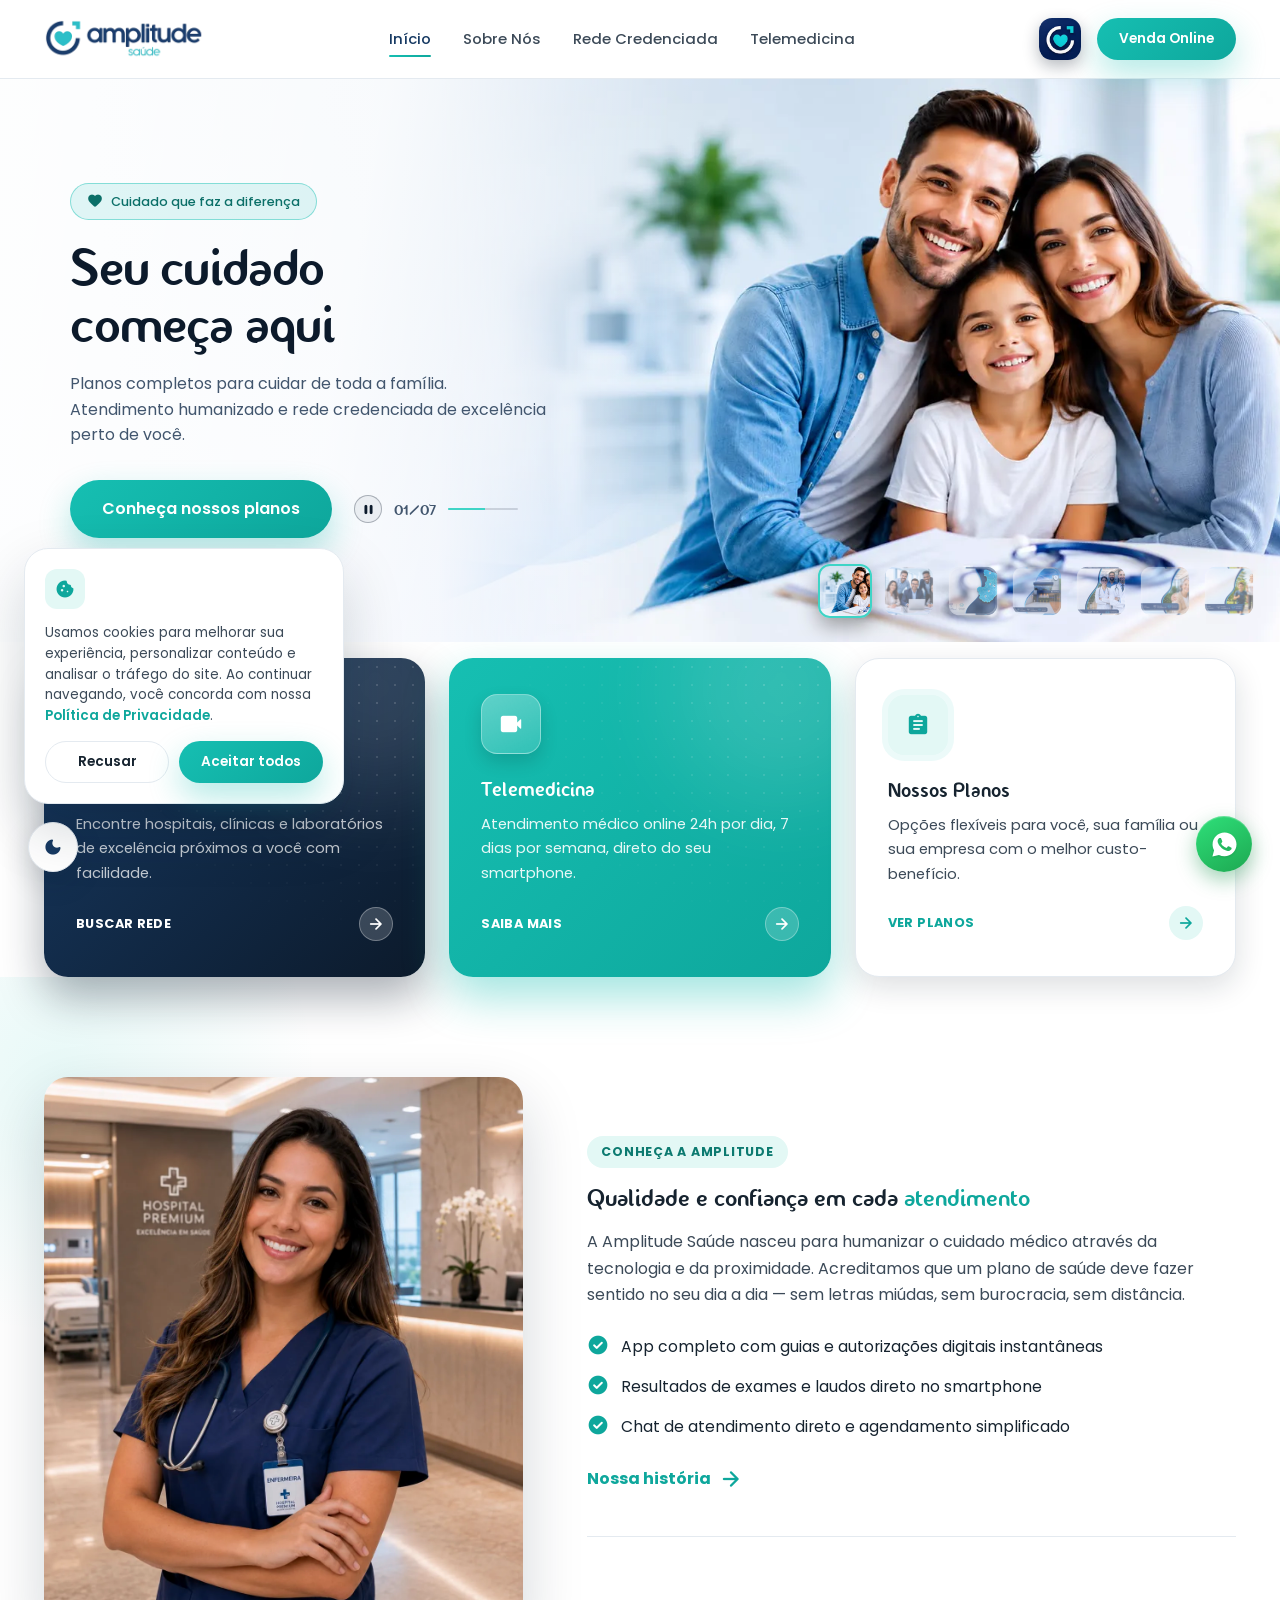
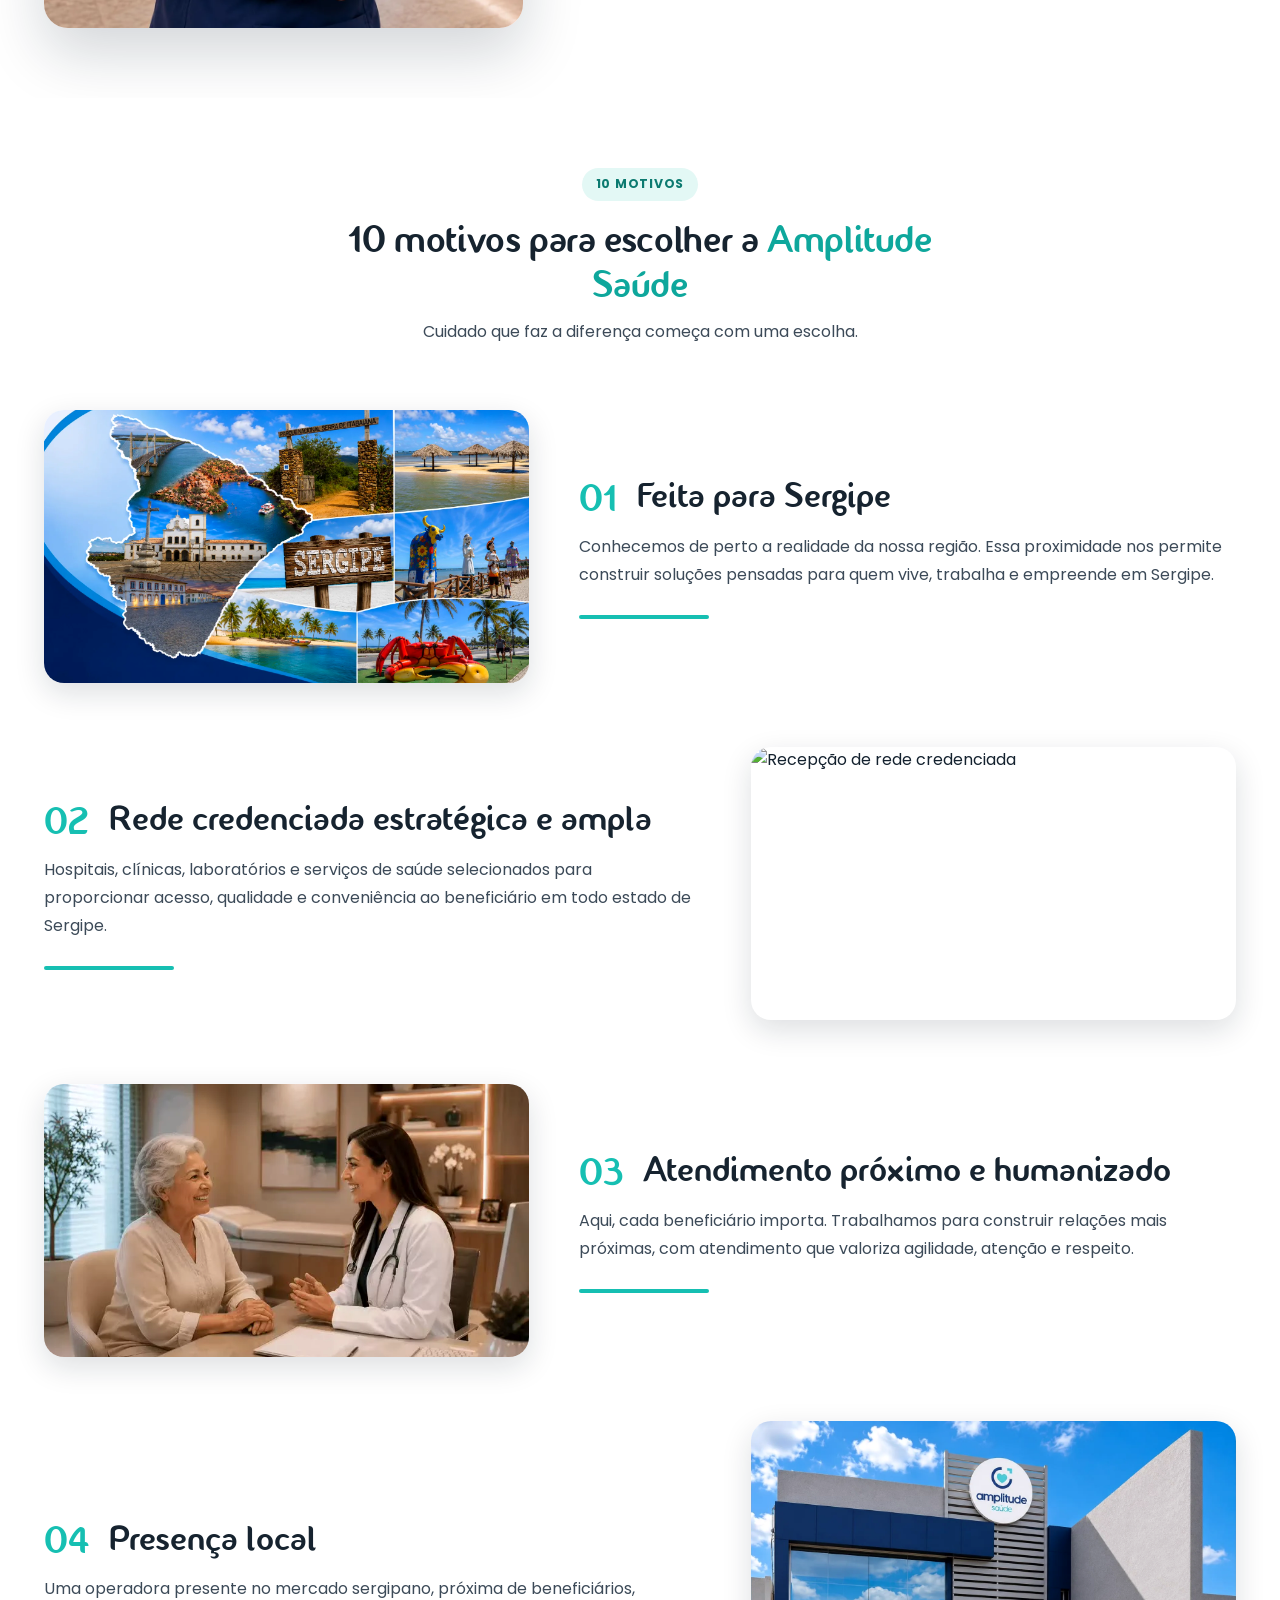
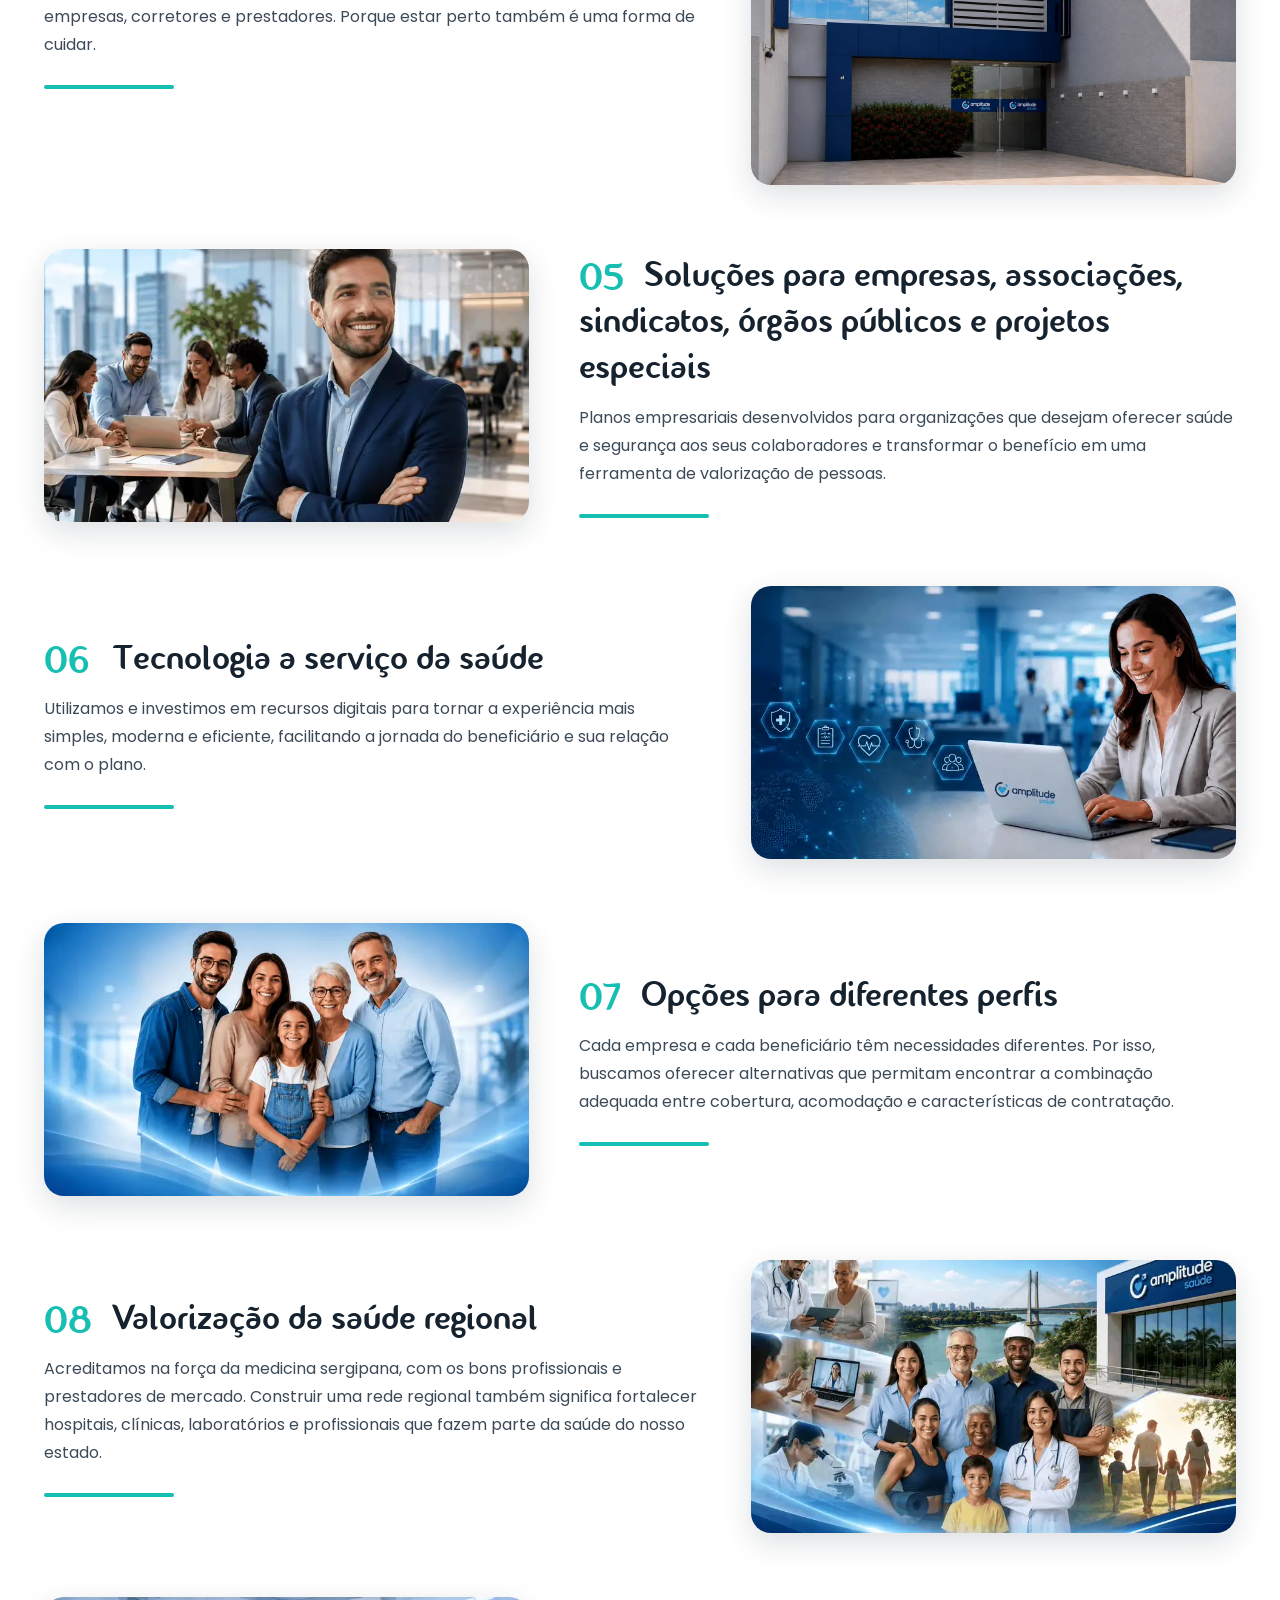
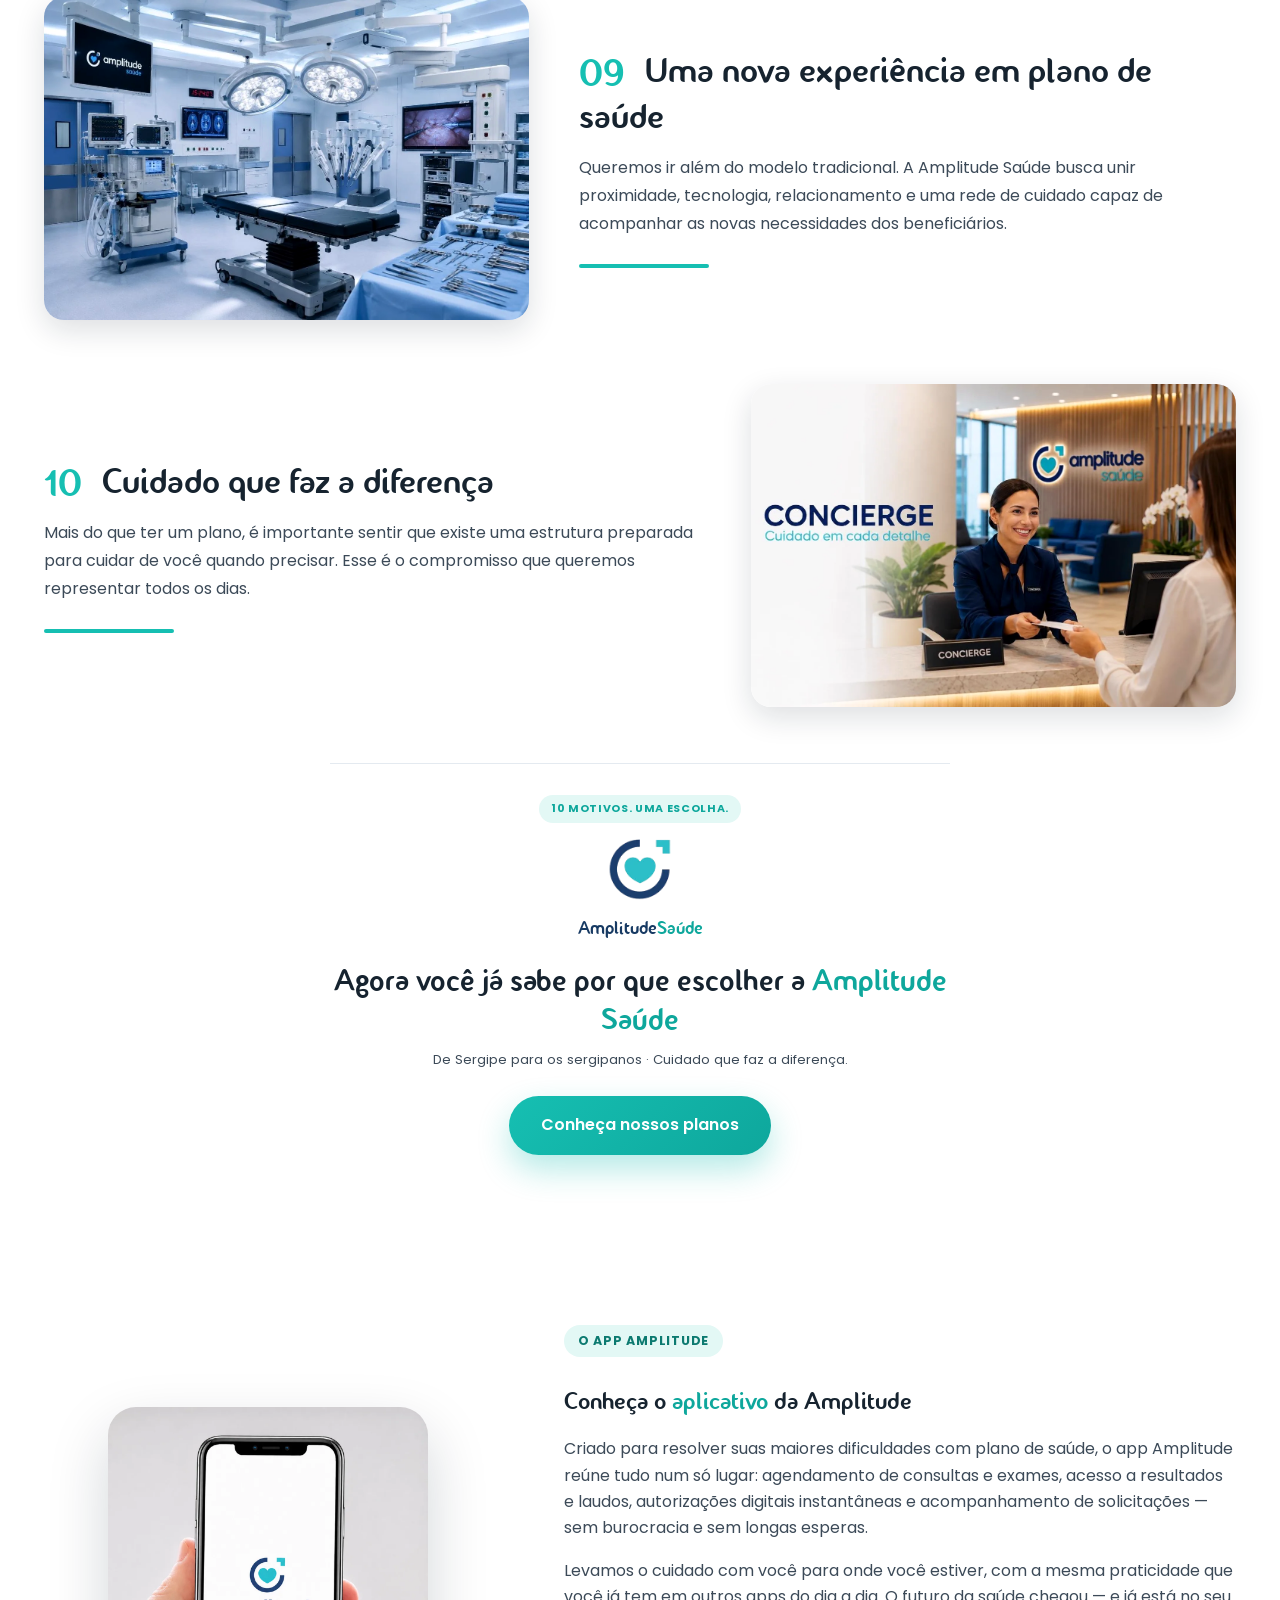
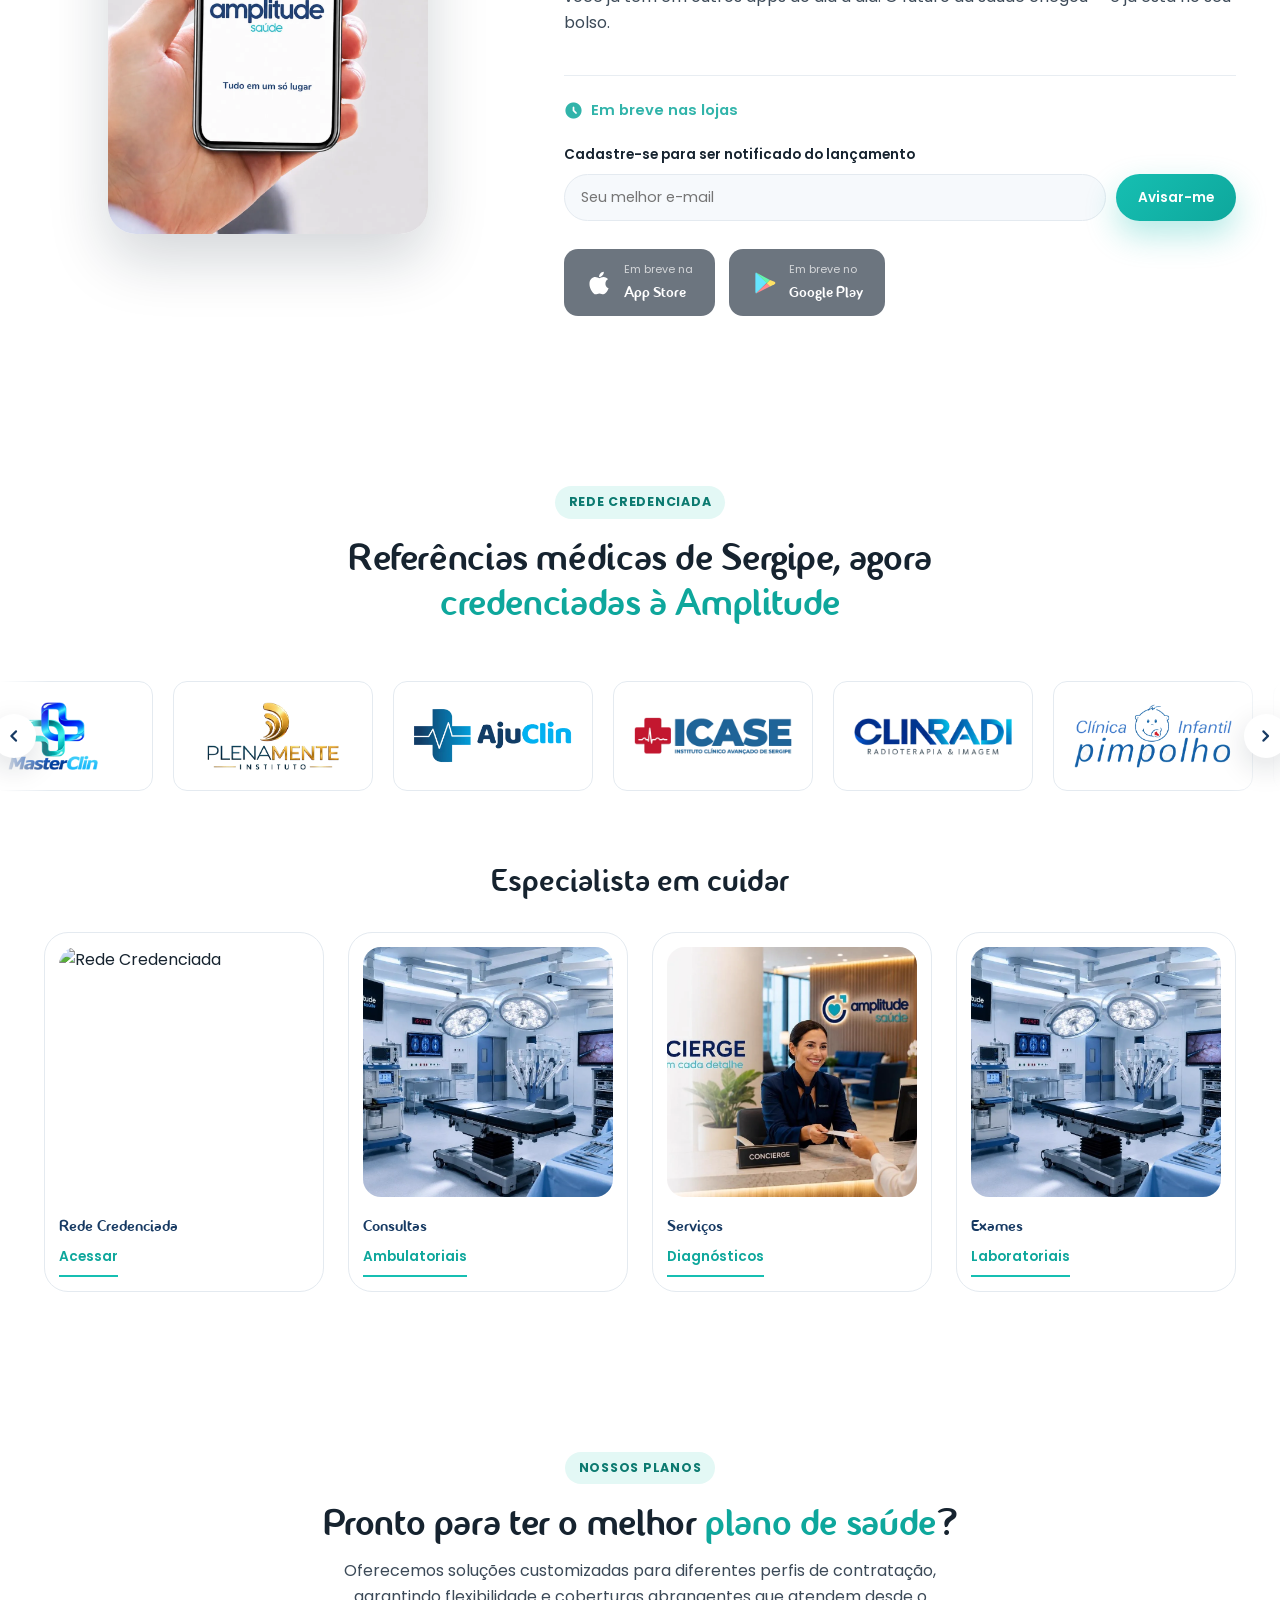
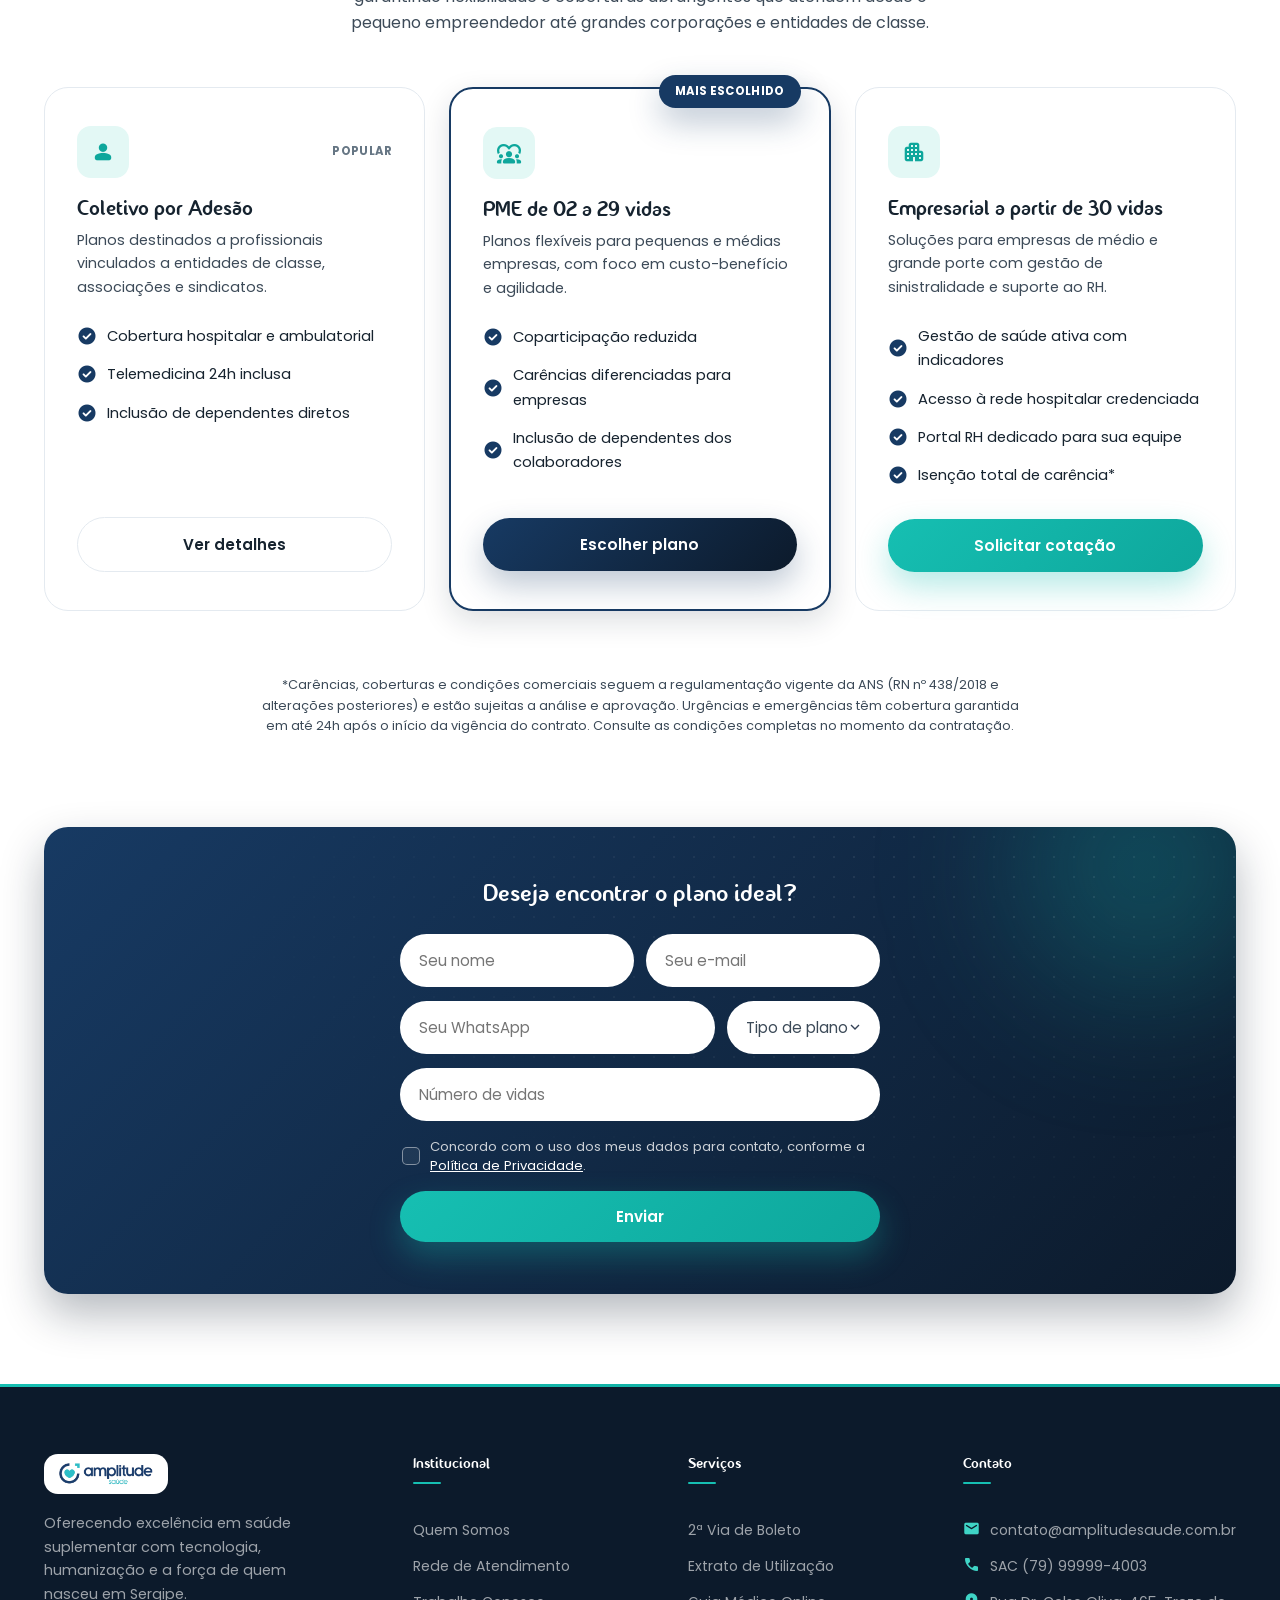
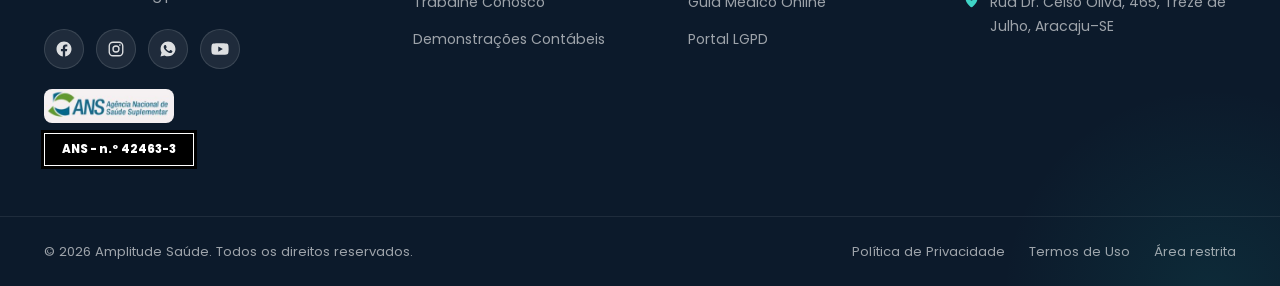
==== commit fe30497f: "Hero: fundo branco com texto escuro Co-Authored-By: Claude Sonnet 5.5 <noreply@anthropic.com>" ====
--- a/index.html
+++ b/index.html
@@ -10,7 +10,7 @@
 <link rel="preconnect" href="https://fonts.gstatic.com" crossorigin>
 <link href="https://fonts.googleapis.com/css2?family=Poppins:wght@400;500;600;700;800&display=swap" rel="stylesheet">
 <link href="https://fonts.googleapis.com/css2?family=Material+Symbols+Rounded:opsz,wght,FILL,GRAD@20..48,300..600,0..1,-50..200" rel="stylesheet">
-<link rel="stylesheet" href="assets/css/style.css?v=87">
+<link rel="stylesheet" href="assets/css/style.css?v=88">
 <link rel="icon" type="image/webp" href="assets/img/brand/logo-icon.webp">
 </head>
 <body class="is-loading">
--- a/assets/css/style.css
+++ b/assets/css/style.css
@@ -1366,3 +1366,21 @@
   .hero-slide::before{background:linear-gradient(180deg,rgba(12,26,43,0) 55%,rgba(12,26,43,.25) 100%);}
   .hero{background:linear-gradient(180deg,#8a9bb2 0%,#6a7d97 100%);}
 }
+
+/* ===== HERO: fundo BRANCO, texto escuro ===== */
+.hero{background:#fff;}
+.hero-slide::before{
+  background:linear-gradient(100deg,rgba(255,255,255,.95) 0%,rgba(255,255,255,.8) 28%,rgba(255,255,255,.3) 42%,rgba(255,255,255,0) 52%);
+}
+.hero-copy,.hero-copy h1{color:var(--navy-900);text-shadow:none;}
+.hero-sub{color:#42566e;}
+.hero-copy .eyebrow-pill{background:rgba(22,191,178,.12);border-color:rgba(22,191,178,.45);color:#0b6f68;backdrop-filter:none;}
+.hero-counter{color:#42566e;}
+.hero-counter .track{background:rgba(12,26,43,.15);}
+.hero-pause{border-color:rgba(12,26,43,.3);background:rgba(12,26,43,.05);color:var(--navy-900);}
+.hero-pause:hover{background:rgba(12,26,43,.12);}
+@media(max-width:860px){
+  .hero{background:#fff;}
+  .hero-slide::before{background:linear-gradient(180deg,rgba(255,255,255,0) 60%,rgba(255,255,255,.9) 100%);}
+  .hero-art{-webkit-mask-image:linear-gradient(180deg,#000 70%,transparent 100%);mask-image:linear-gradient(180deg,#000 70%,transparent 100%);}
+}
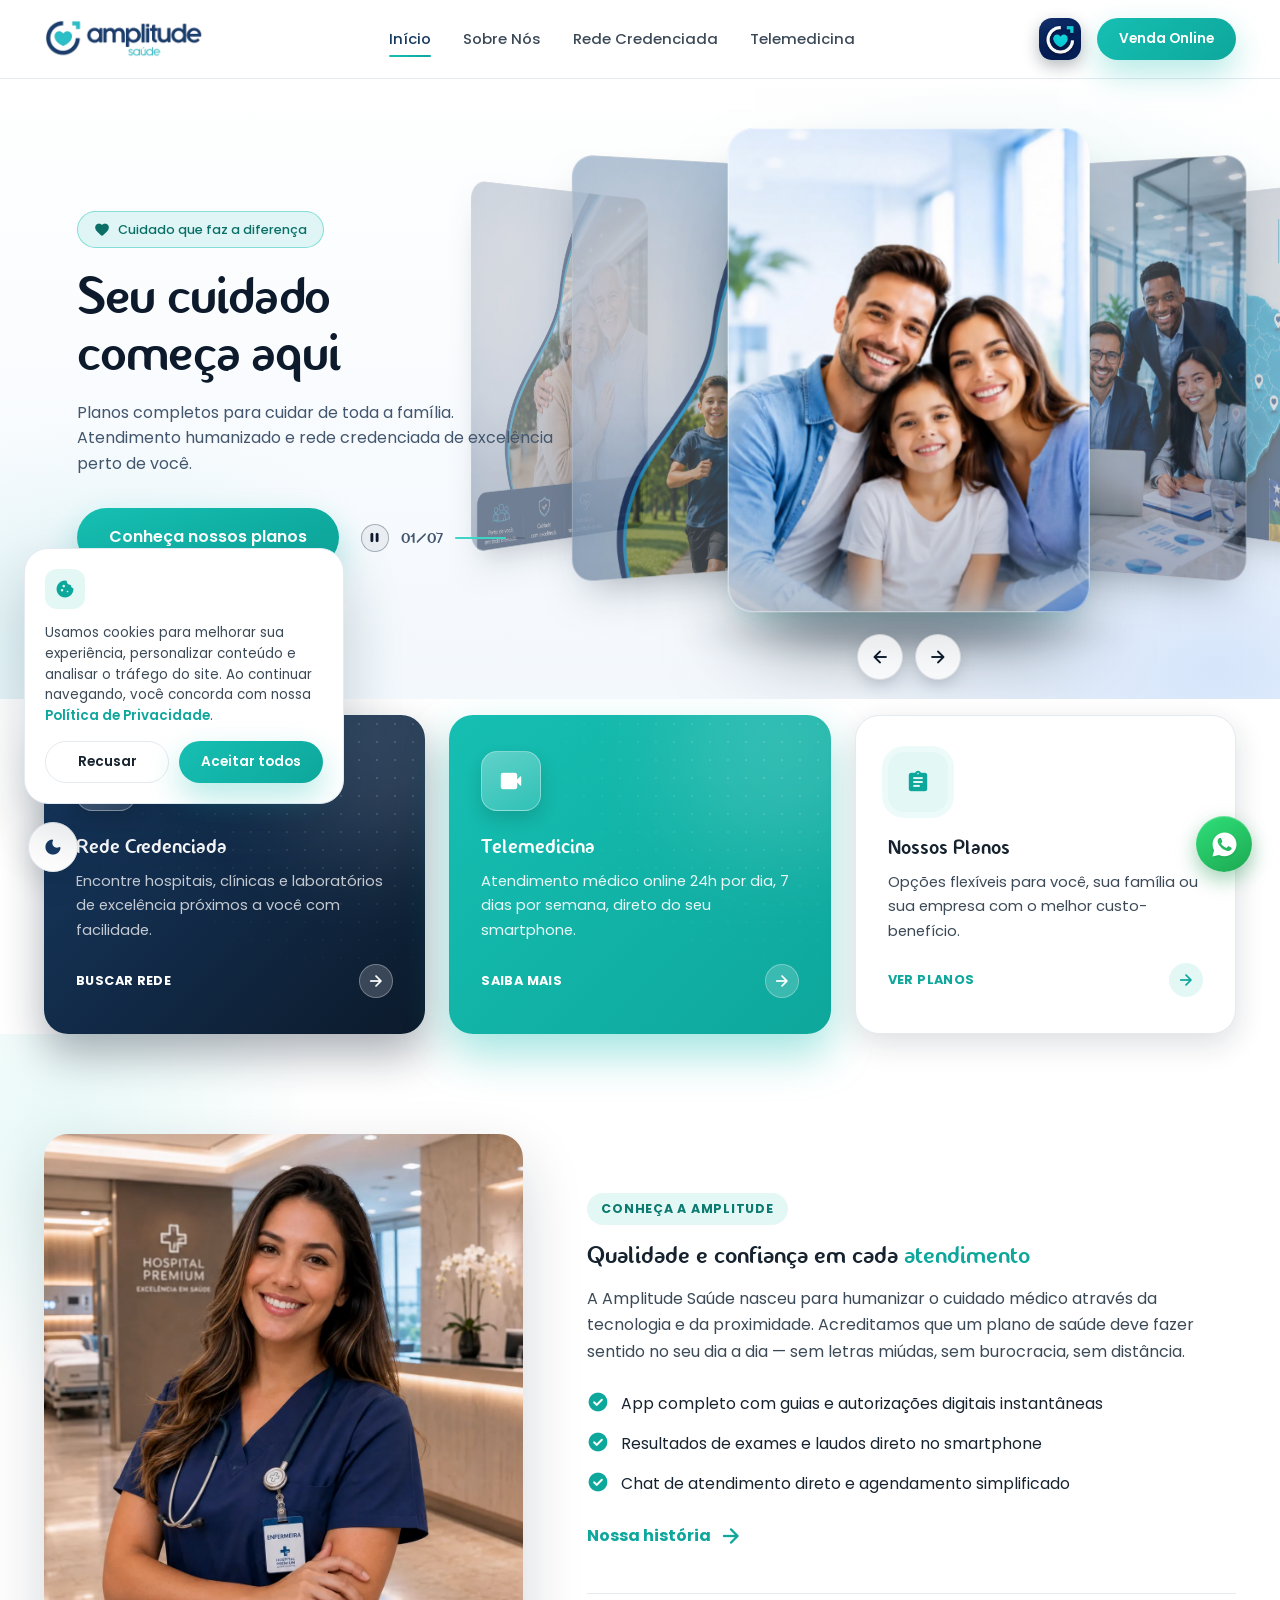
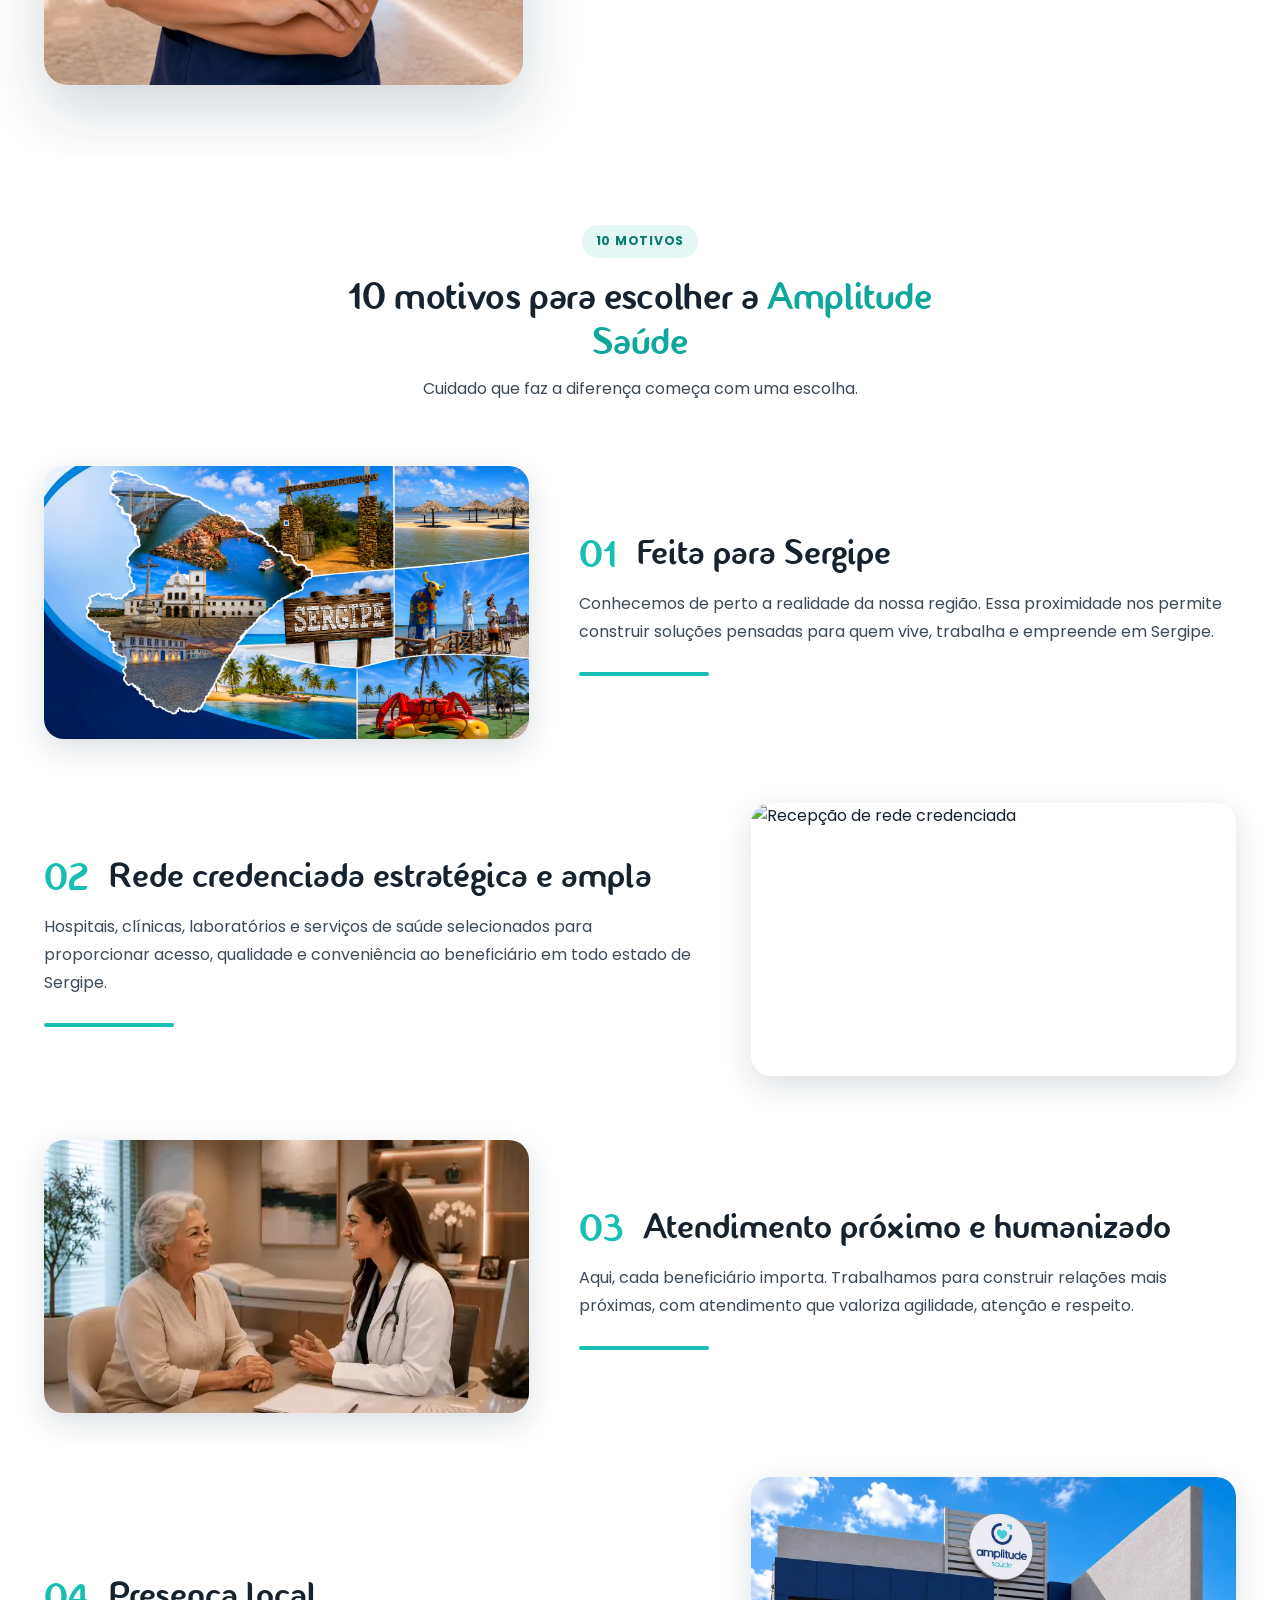
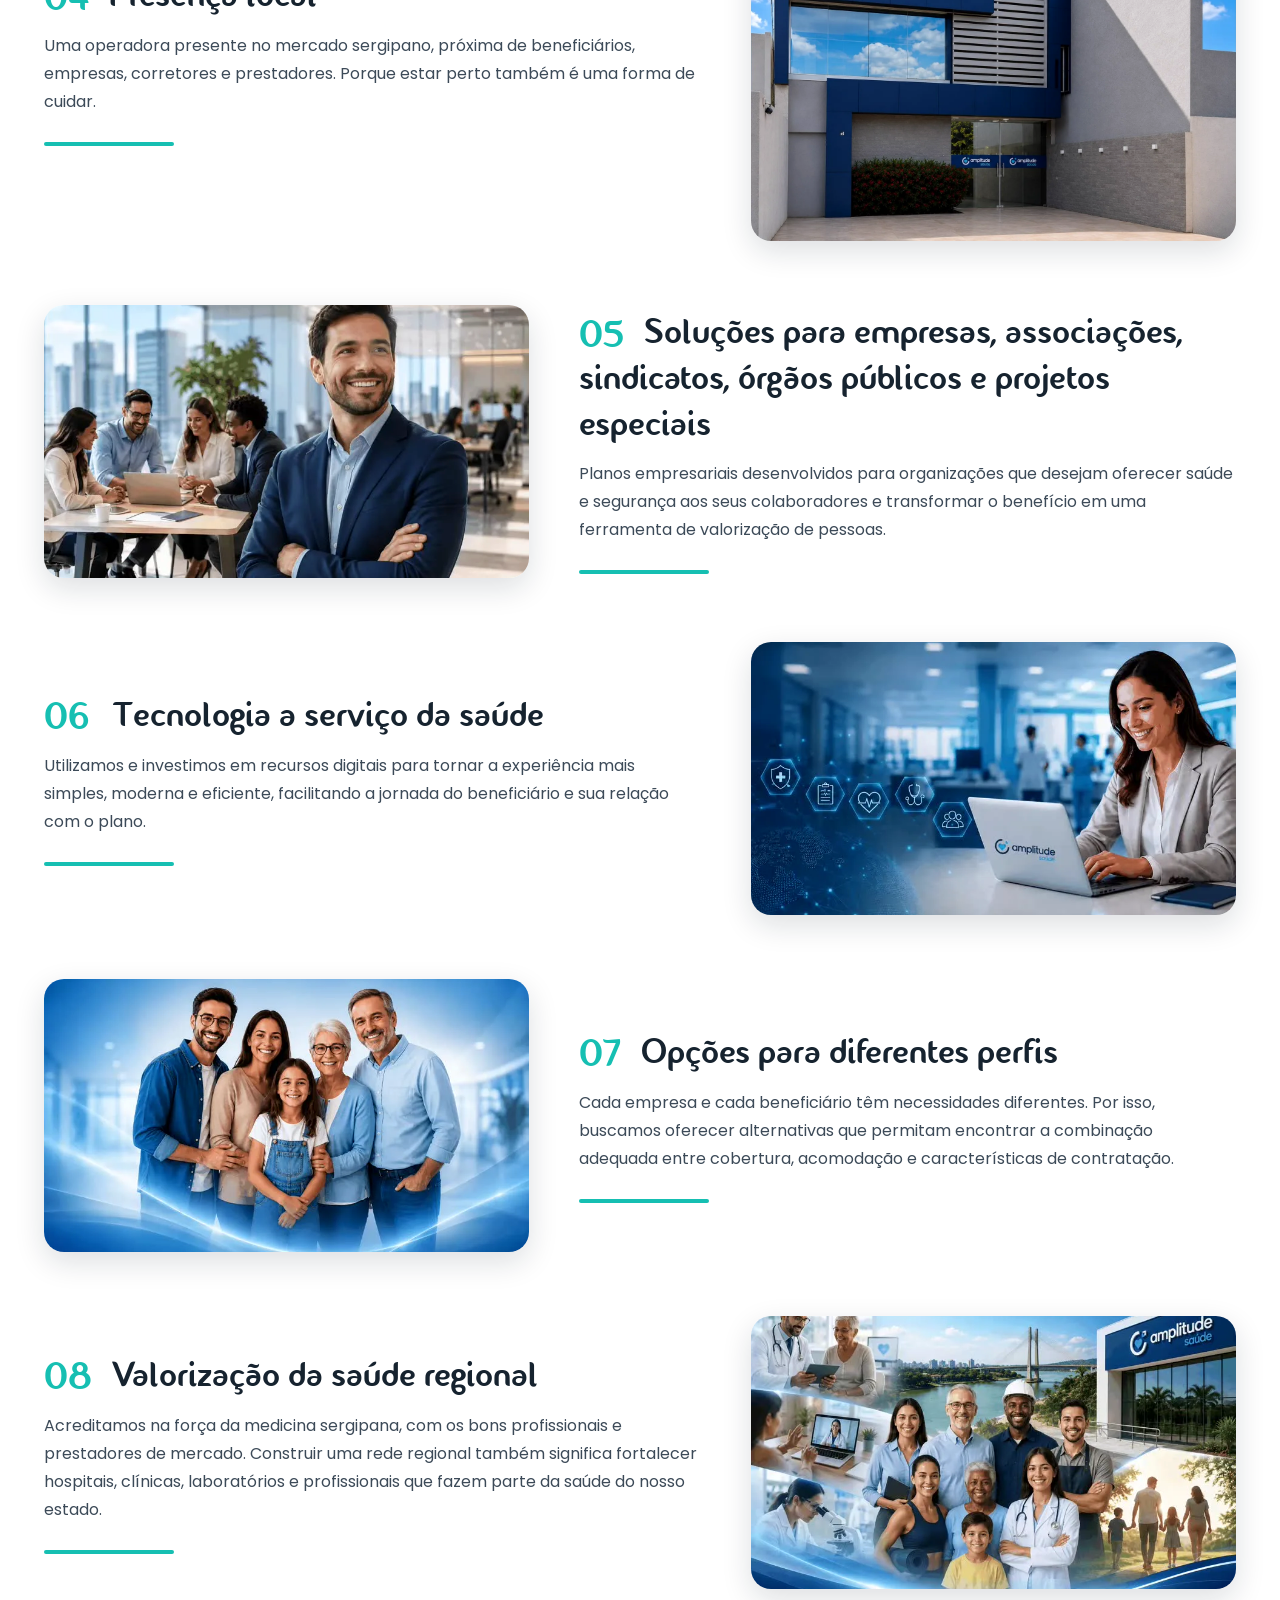
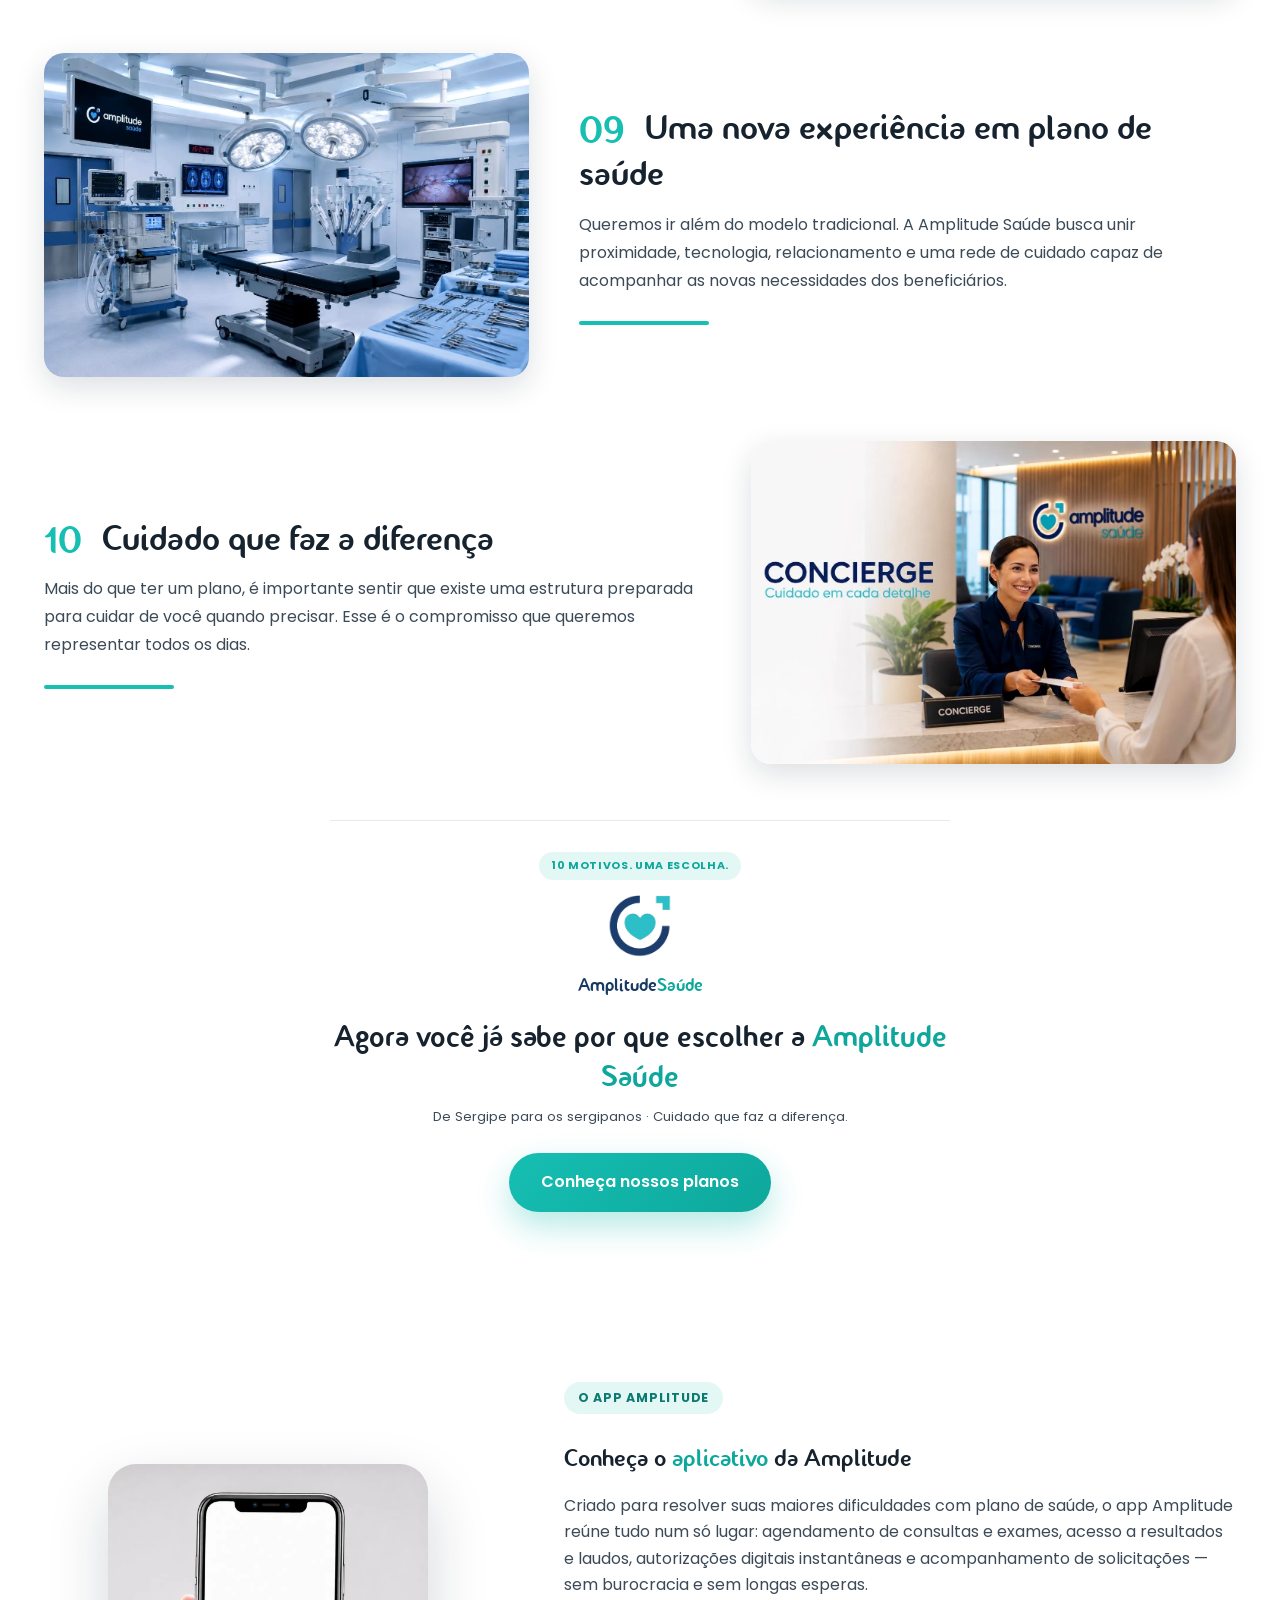
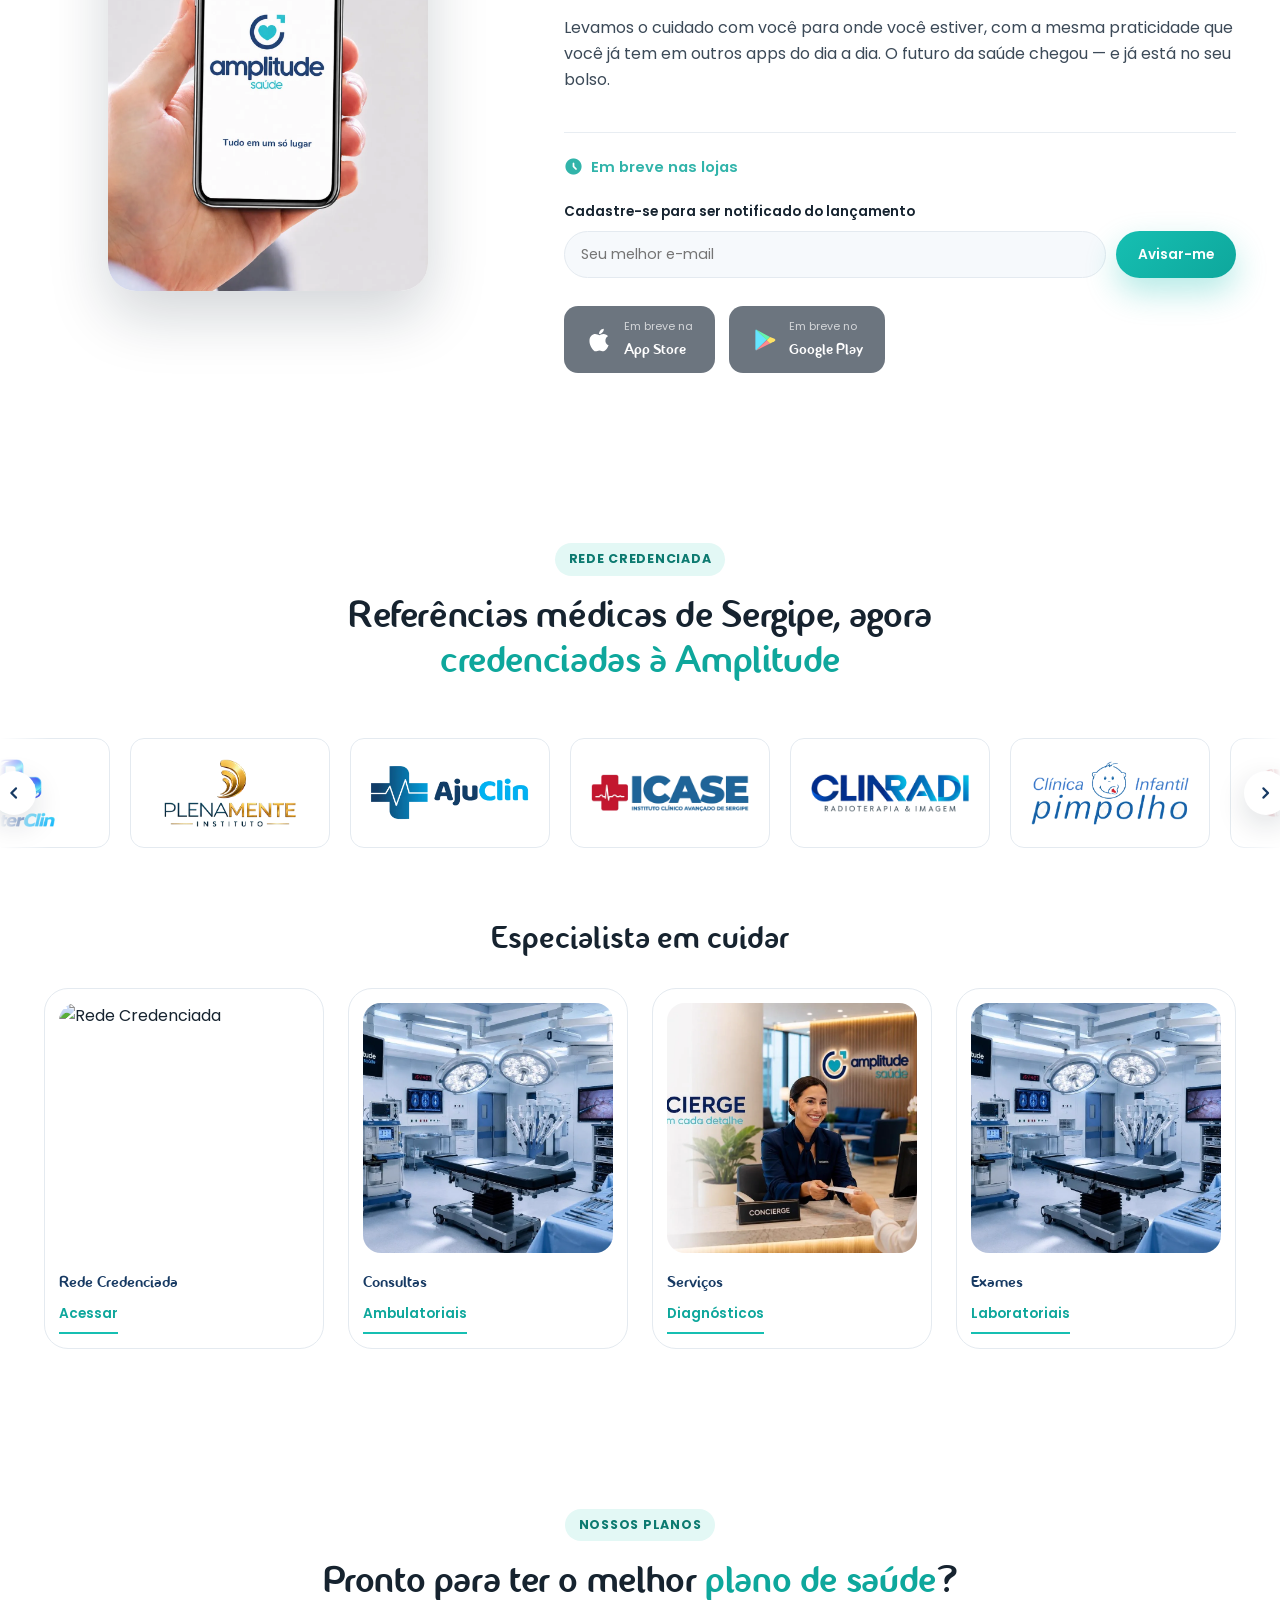
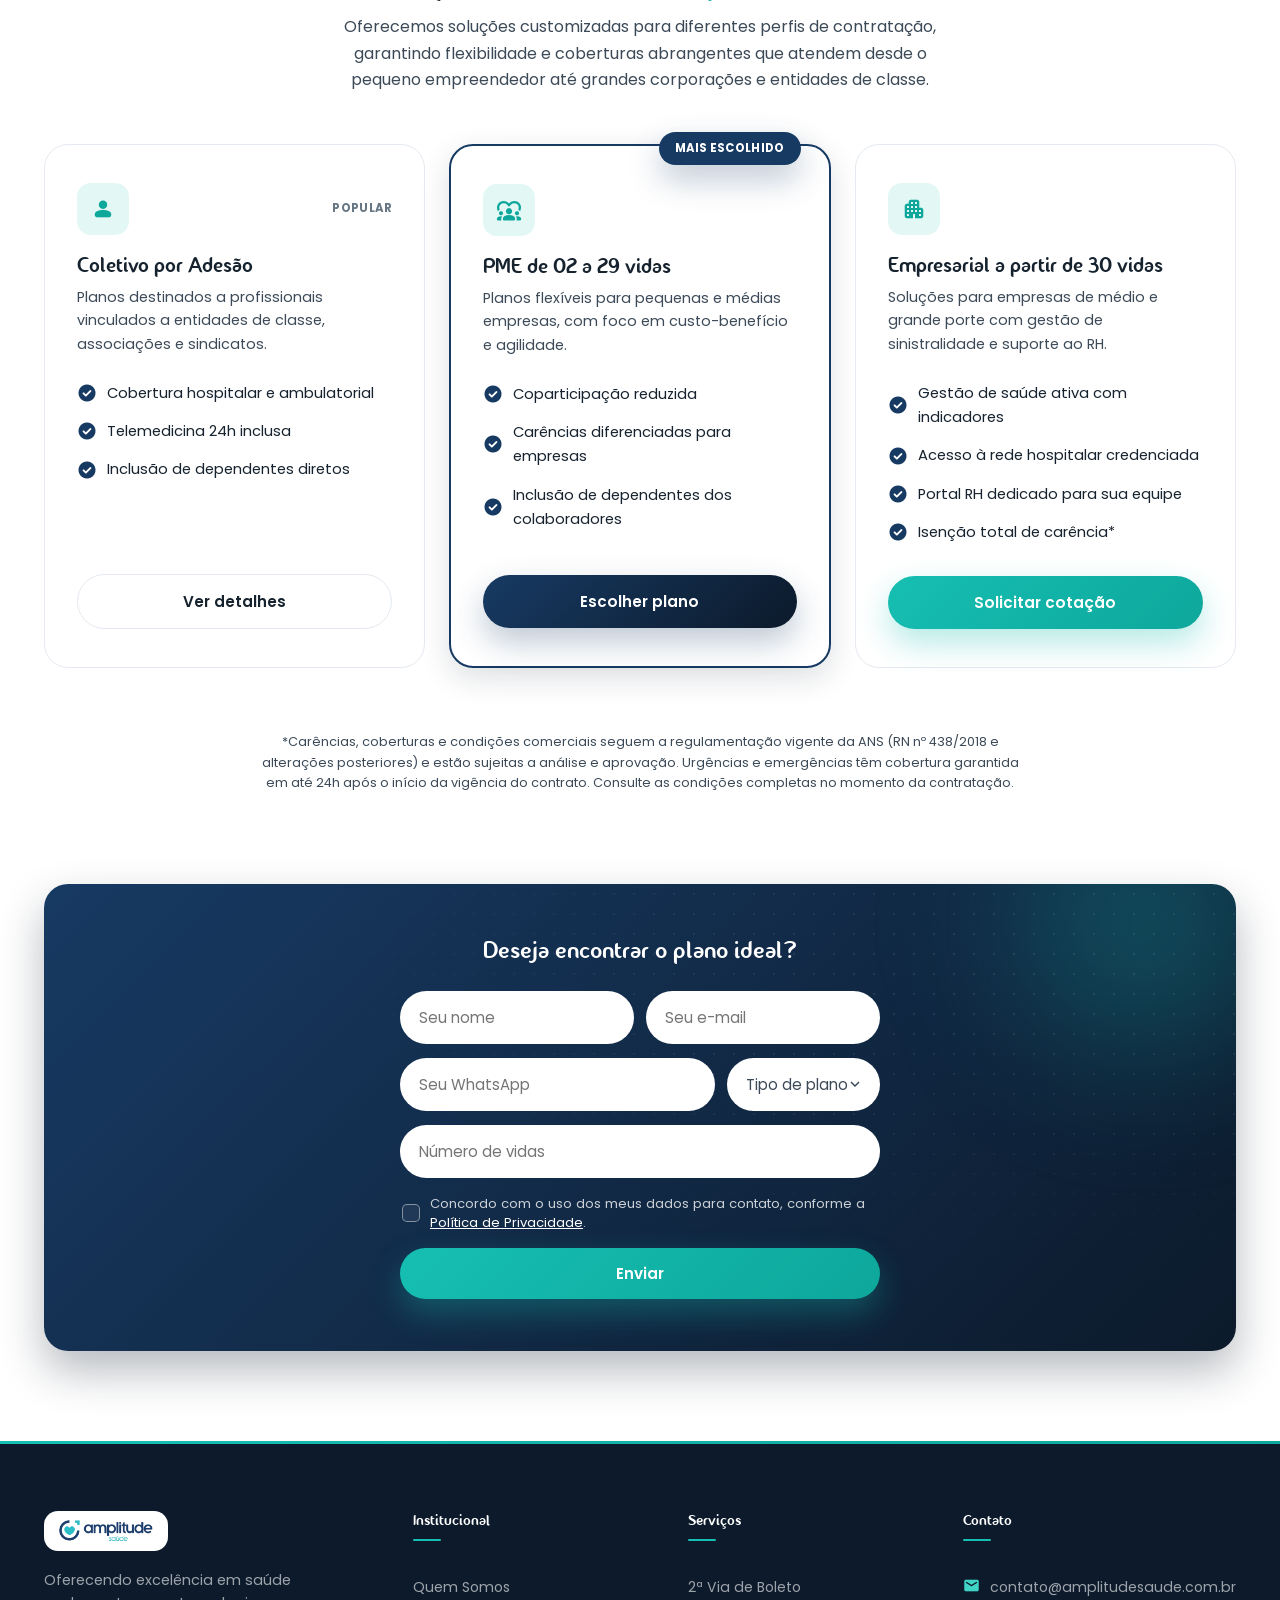
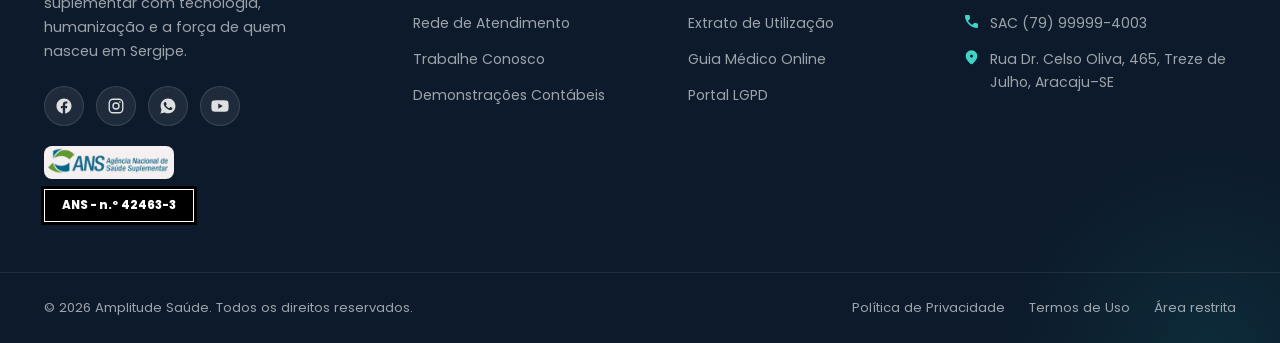
==== commit 9d2296c3: "Hero 3D: carrossel em perspectiva com cartas, inclinação por mouse, setas e swipe Co-Authored-By: Cl" ====
--- a/index.html
+++ b/index.html
@@ -10,7 +10,7 @@
 <link rel="preconnect" href="https://fonts.gstatic.com" crossorigin>
 <link href="https://fonts.googleapis.com/css2?family=Poppins:wght@400;500;600;700;800&display=swap" rel="stylesheet">
 <link href="https://fonts.googleapis.com/css2?family=Material+Symbols+Rounded:opsz,wght,FILL,GRAD@20..48,300..600,0..1,-50..200" rel="stylesheet">
-<link rel="stylesheet" href="assets/css/style.css?v=88">
+<link rel="stylesheet" href="assets/css/style.css?v=90">
 <link rel="icon" type="image/webp" href="assets/img/brand/logo-icon.webp">
 </head>
 <body class="is-loading">
@@ -574,6 +574,6 @@
 </div>
 
 <script src="assets/js/admin-config.js"></script>
-<script src="assets/js/script.js?v=34"></script>
+<script src="assets/js/script.js?v=35"></script>
 </body>
 </html>
--- a/assets/css/style.css
+++ b/assets/css/style.css
@@ -1384,3 +1384,79 @@
   .hero-slide::before{background:linear-gradient(180deg,rgba(255,255,255,0) 60%,rgba(255,255,255,.9) 100%);}
   .hero-art{-webkit-mask-image:linear-gradient(180deg,#000 70%,transparent 100%);mask-image:linear-gradient(180deg,#000 70%,transparent 100%);}
 }
+
+/* ======================================================================
+   HERO 3D — palco com cartas em perspectiva
+   ====================================================================== */
+.hero{
+  height:clamp(620px,46vw,780px);
+  background:
+    radial-gradient(46% 60% at 78% 42%,rgba(22,191,178,.16) 0%,transparent 70%),
+    radial-gradient(40% 55% at 95% 95%,rgba(31,111,235,.14) 0%,transparent 70%),
+    radial-gradient(35% 50% at 8% 90%,rgba(22,191,178,.10) 0%,transparent 70%),
+    linear-gradient(180deg,#ffffff 0%,#f3f8fd 100%);
+}
+.hero-slides,.hero-dots{display:none !important;}
+.hero-inner{max-width:none;margin:0;padding-left:clamp(24px,6vw,120px);padding-right:24px;width:46%;position:relative;z-index:3;}
+.hero-copy{max-width:560px;}
+
+.hero-stage{
+  position:absolute;top:0;bottom:0;right:0;width:58%;z-index:2;
+  perspective:1700px;perspective-origin:50% 42%;
+}
+.hero-stage::after{ /* sombra de chão sob as cartas */
+  content:'';position:absolute;left:50%;bottom:7%;width:62%;height:7%;transform:translateX(-50%);
+  background:radial-gradient(closest-side,rgba(12,26,43,.28),transparent);filter:blur(10px);pointer-events:none;
+}
+.hero-ring{
+  position:absolute;inset:0;transform-style:preserve-3d;
+  transform:rotateX(var(--rx,0deg)) rotateY(var(--ry,0deg));transition:transform .6s cubic-bezier(.2,.8,.2,1);
+}
+.hero-card{
+  --d:0;--ad:0;
+  position:absolute;left:50%;top:47%;height:min(78%,580px);aspect-ratio:3/4;margin:0;padding:0;border:0;
+  border-radius:26px;overflow:hidden;cursor:pointer;background:#dbe6f2;
+  transform:translate(-50%,-50%) translate3d(calc(var(--d) * 58%),0,calc(var(--ad) * -190px)) rotateY(calc(var(--d) * -30deg)) scale(calc(1 - var(--ad) * .06));
+  transition:transform .95s cubic-bezier(.22,.8,.2,1),opacity .6s ease,box-shadow .6s ease;
+  box-shadow:0 24px 50px -22px rgba(12,26,43,.5);
+  backface-visibility:hidden;-webkit-tap-highlight-color:transparent;
+}
+.hero-card img{width:100%;height:100%;object-fit:cover;object-position:center 28%;display:block;user-select:none;-webkit-user-drag:none;}
+.hero-card::after{ /* escurece as cartas laterais e dá brilho de vidro */
+  content:'';position:absolute;inset:0;border-radius:inherit;pointer-events:none;
+  background:linear-gradient(135deg,rgba(255,255,255,.28) 0%,transparent 38%),linear-gradient(180deg,transparent 60%,rgba(12,26,43,.22));
+  box-shadow:inset 0 0 0 1px rgba(255,255,255,.55);
+  opacity:1;transition:opacity .6s;
+}
+.hero-card:not(.is-active)::before{content:'';position:absolute;inset:0;z-index:1;background:rgba(12,26,43,.22);border-radius:inherit;pointer-events:none;}
+.hero-card.is-active{box-shadow:0 50px 80px -28px rgba(12,26,43,.6),0 18px 30px -18px rgba(22,191,178,.35);cursor:default;}
+.hero-card.is-active img{animation:heroKen 9s ease-out forwards;}
+@keyframes heroKen{from{transform:scale(1.08);}to{transform:scale(1);}}
+.hero-card:focus-visible{outline:3px solid var(--teal-400);outline-offset:4px;}
+
+.hero-nav{position:absolute;left:50%;bottom:3%;transform:translateX(-50%);display:flex;gap:12px;z-index:30;}
+.hero-arrow{
+  width:46px;height:46px;border-radius:50%;border:1px solid rgba(12,26,43,.12);cursor:pointer;
+  background:rgba(255,255,255,.8);backdrop-filter:blur(8px);color:var(--navy-900);
+  display:flex;align-items:center;justify-content:center;box-shadow:0 8px 20px -8px rgba(12,26,43,.35);
+  transition:transform .2s,background .2s,color .2s;
+}
+.hero-arrow:hover{background:var(--teal-400);color:#fff;transform:translateY(-2px);}
+.hero-arrow .material-symbols-rounded{font-size:20px;}
+
+@media(max-width:1100px){.hero-card{height:min(74%,520px);}.hero-card{transform:translate(-50%,-50%) translate3d(calc(var(--d) * 56%),0,calc(var(--ad) * -170px)) rotateY(calc(var(--d) * -28deg)) scale(calc(1 - var(--ad) * .06));}}
+
+@media(max-width:860px){
+  .hero{height:auto;display:flex;flex-direction:column;padding-bottom:36px;}
+  .hero-stage{position:relative;width:100%;height:min(112vw,460px);flex:none;order:0;perspective:1100px;}
+  .hero-card{height:84%;top:48%;transform:translate(-50%,-50%) translate3d(calc(var(--d) * 62%),0,calc(var(--ad) * -130px)) rotateY(calc(var(--d) * -26deg)) scale(calc(1 - var(--ad) * .05));border-radius:20px;}
+  .hero-nav{bottom:0;}
+  .hero-inner{order:1;width:100%;padding:18px 24px 0;margin:0;height:auto;}
+  .hero-copy{max-width:640px;}
+  .hero-copy h1{font-size:clamp(1.9rem,7.4vw,2.6rem);}
+}
+@media(prefers-reduced-motion:reduce){.hero-card,.hero-ring{transition:none;}.hero-card.is-active img{animation:none;}}
+/* corta a faixa de ícones embutida em algumas artes */
+.hero-card:nth-child(3) img,.hero-card:nth-child(7) img{height:114%;object-position:center top;transform-origin:top center;}
+@keyframes heroKen{from{transform:scale(1.06);}to{transform:scale(1);}}
+.hero-card:nth-child(4) img{height:114%;object-position:74% top;transform-origin:top center;}
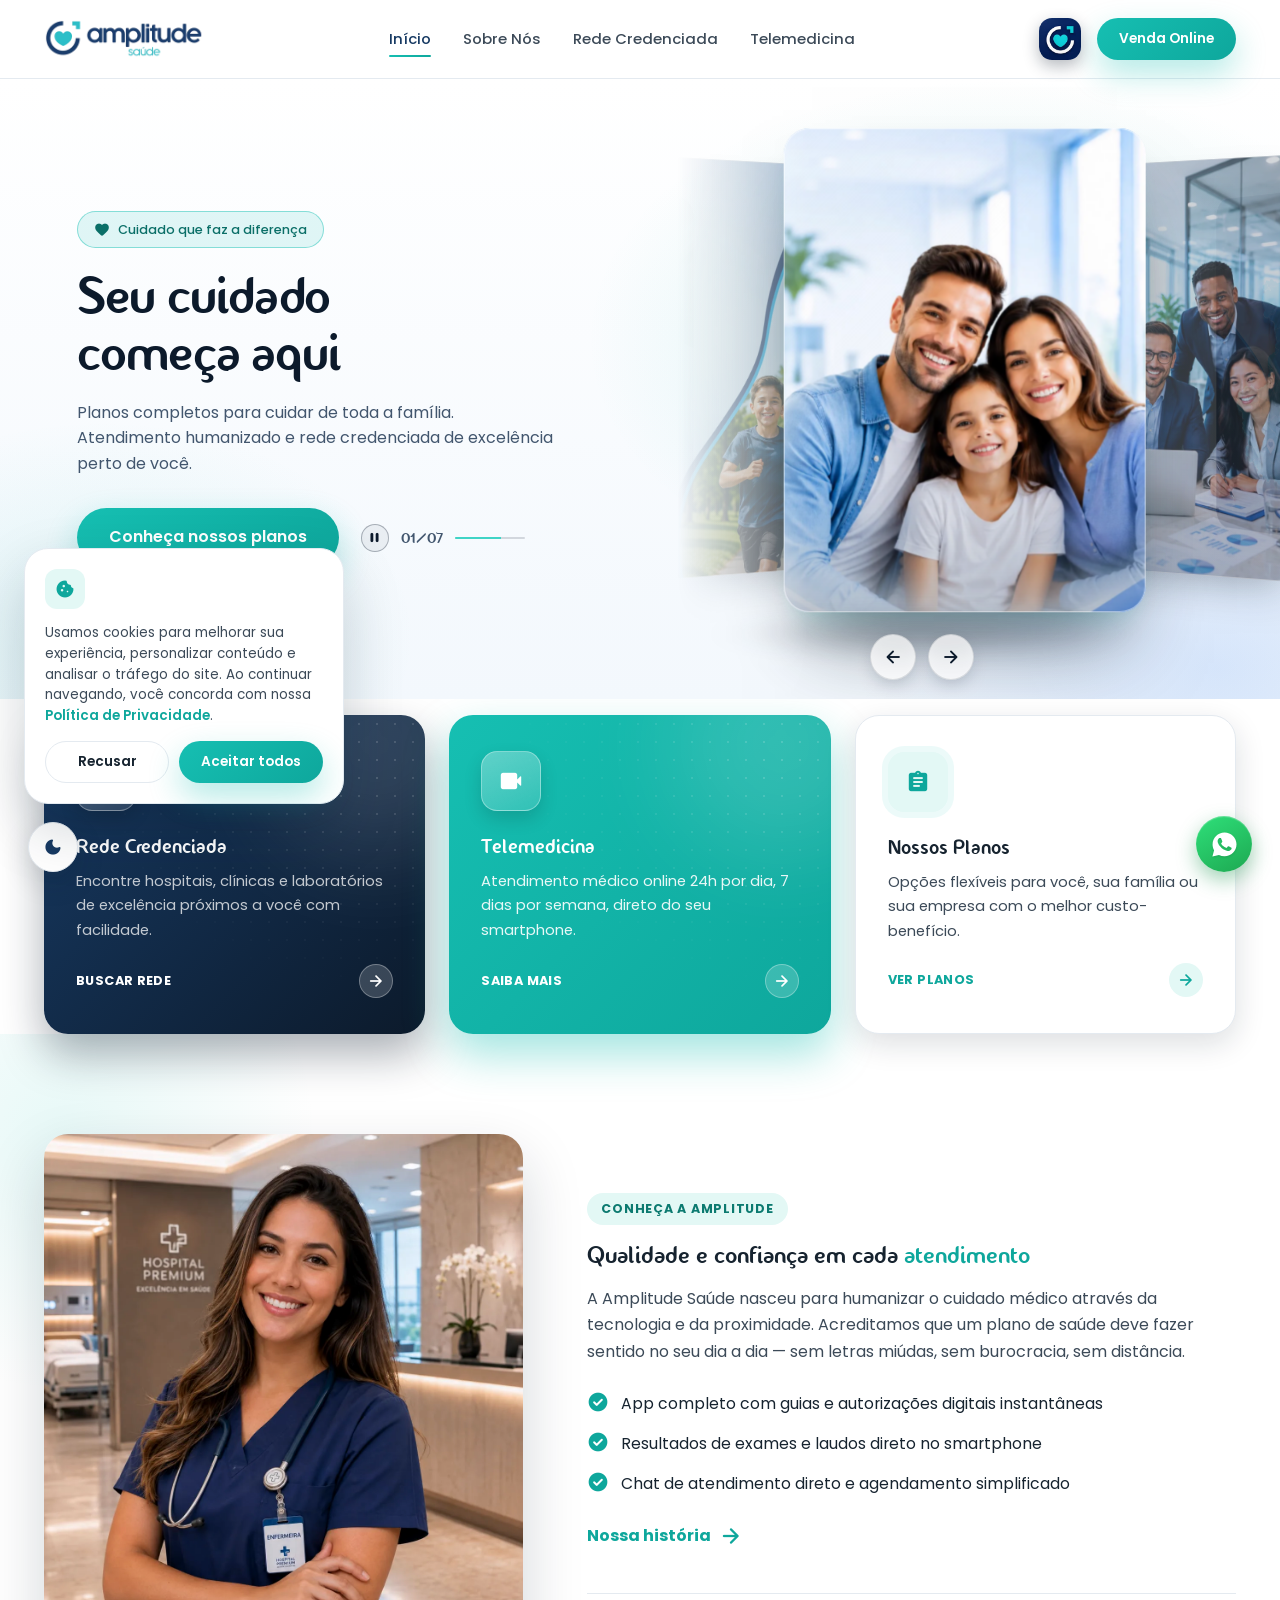
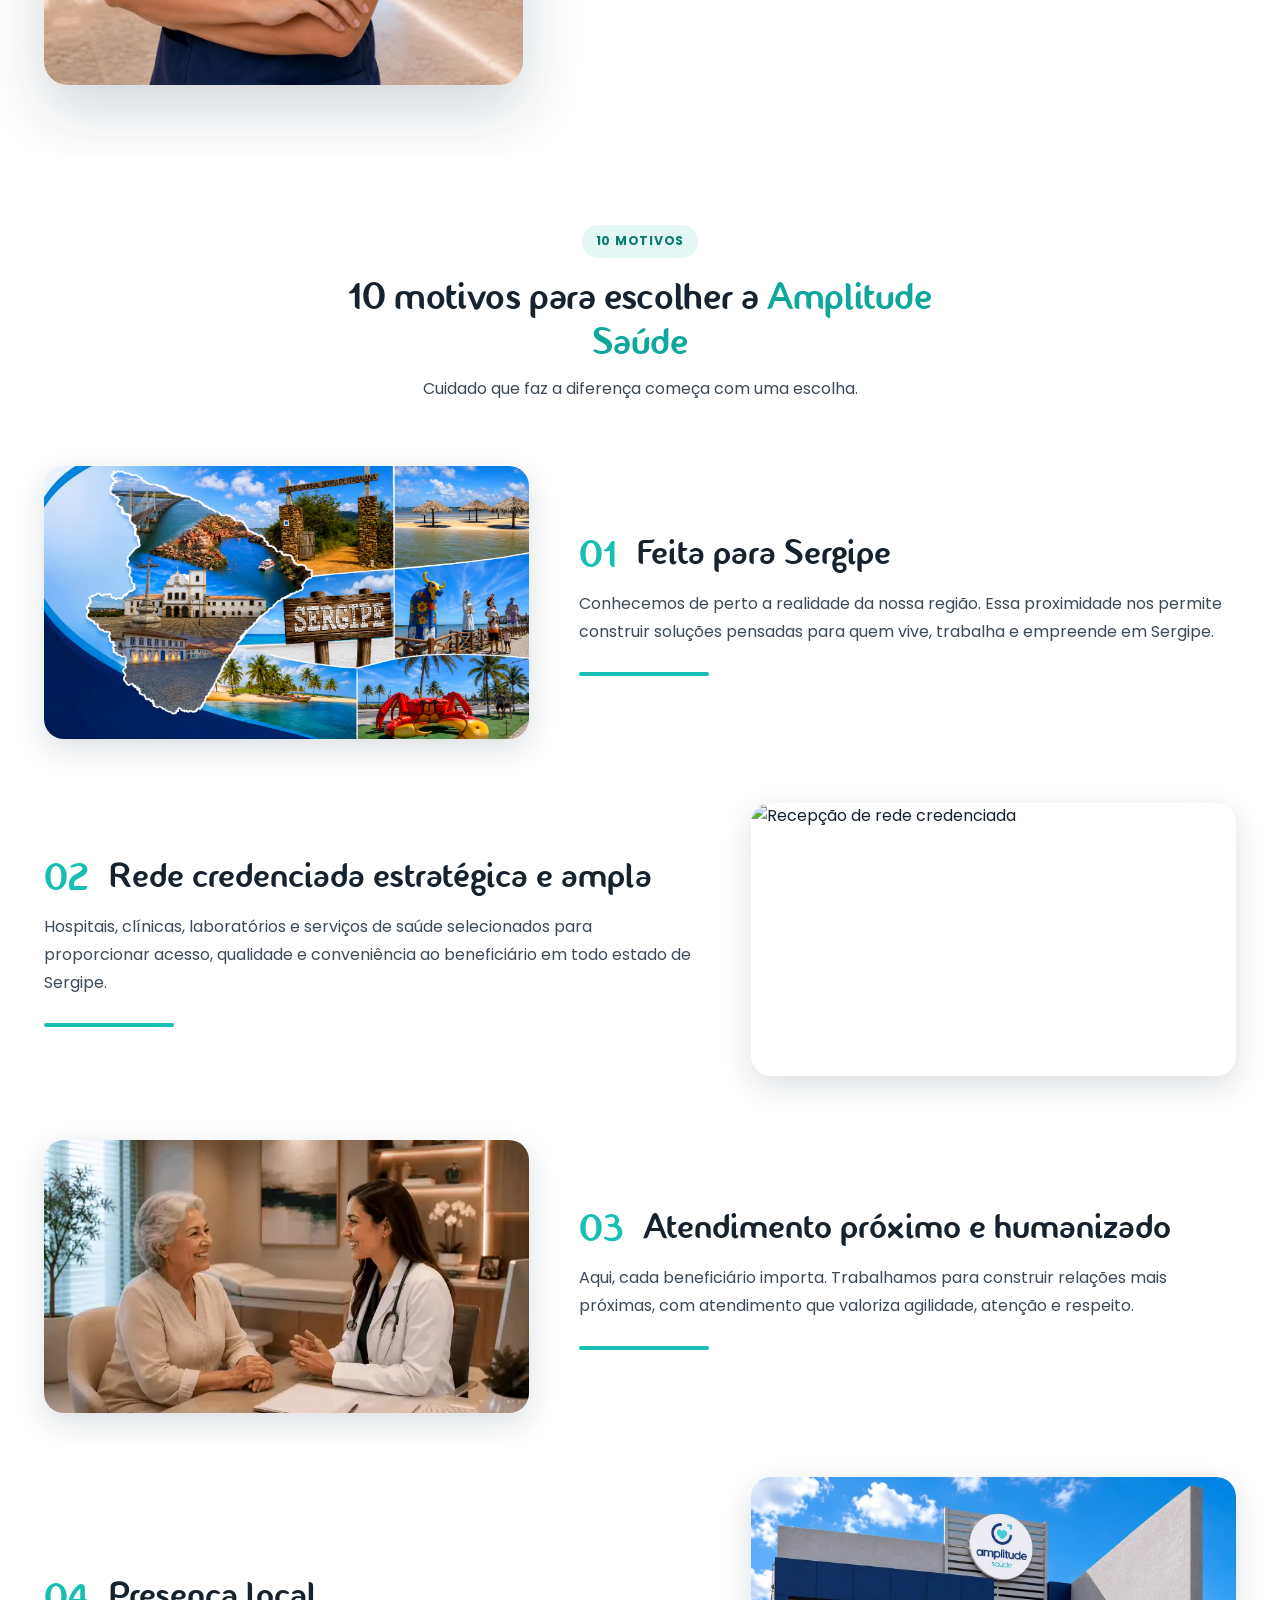
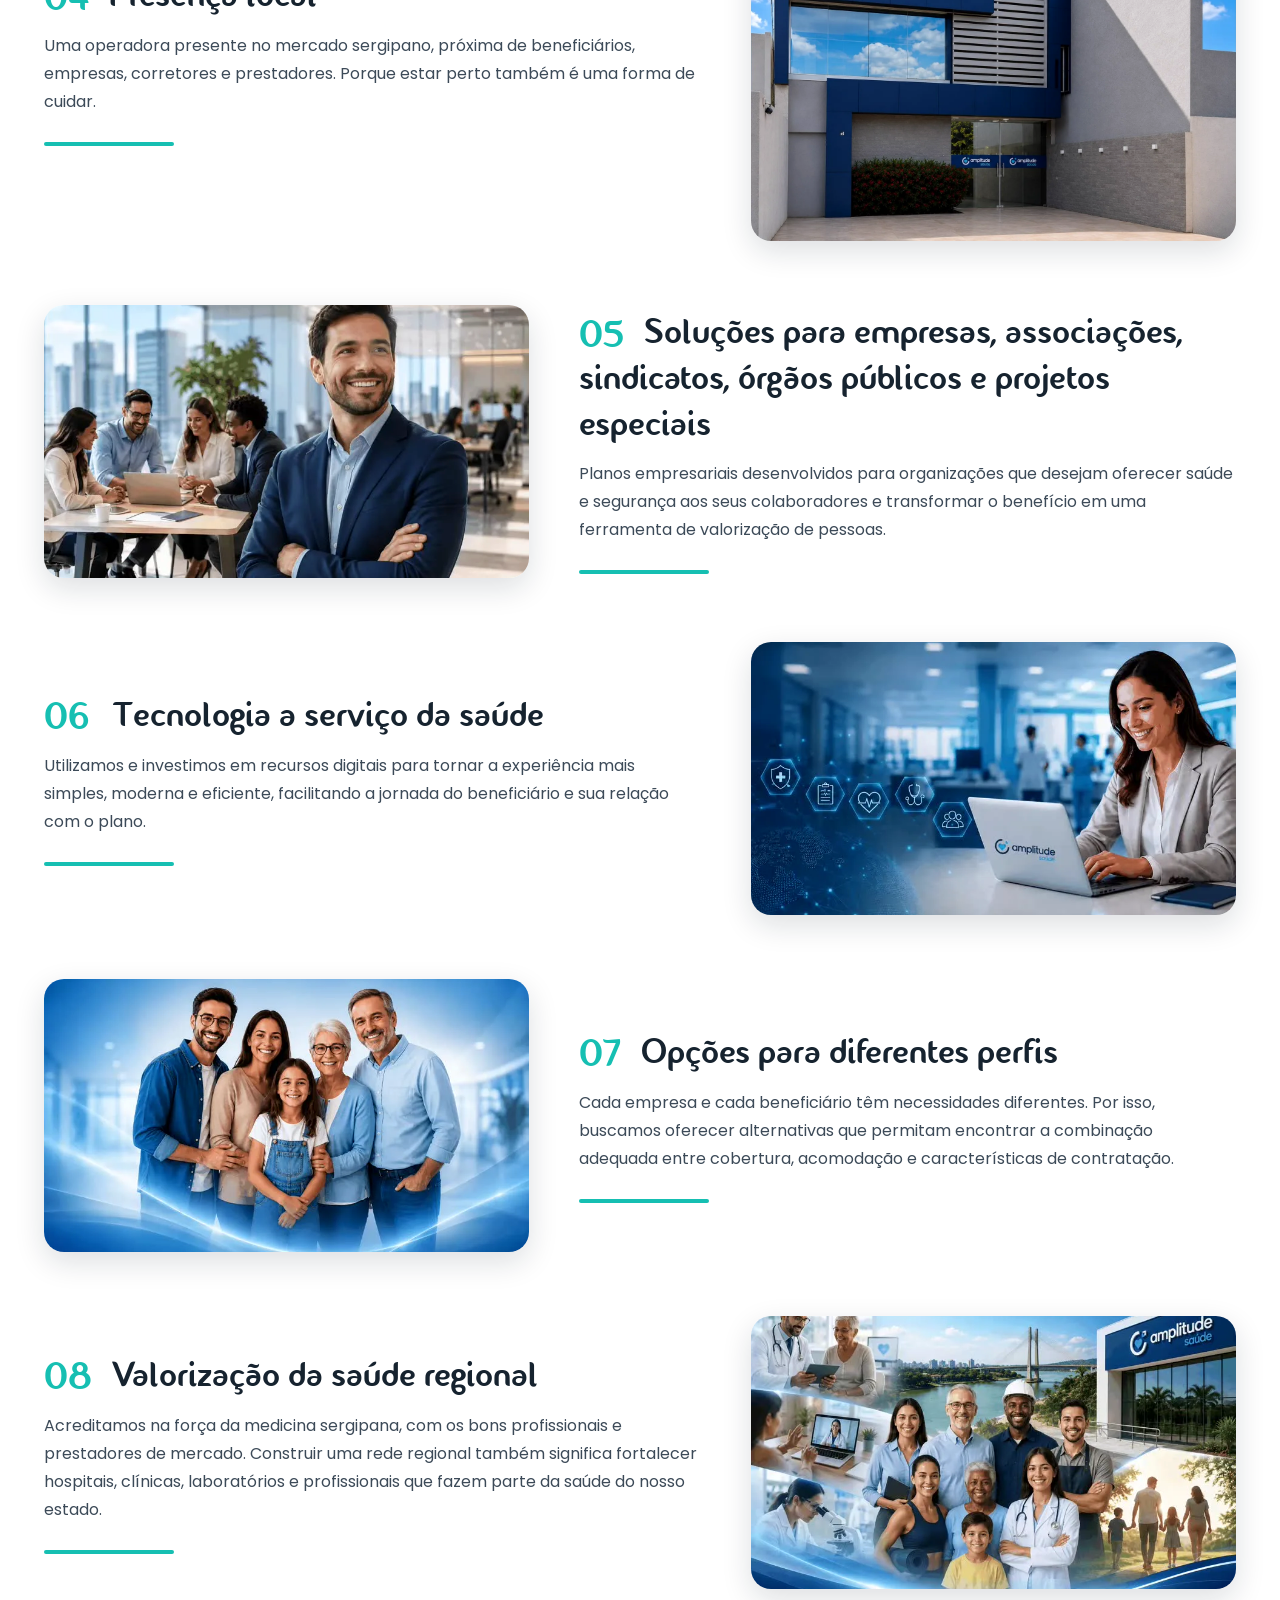
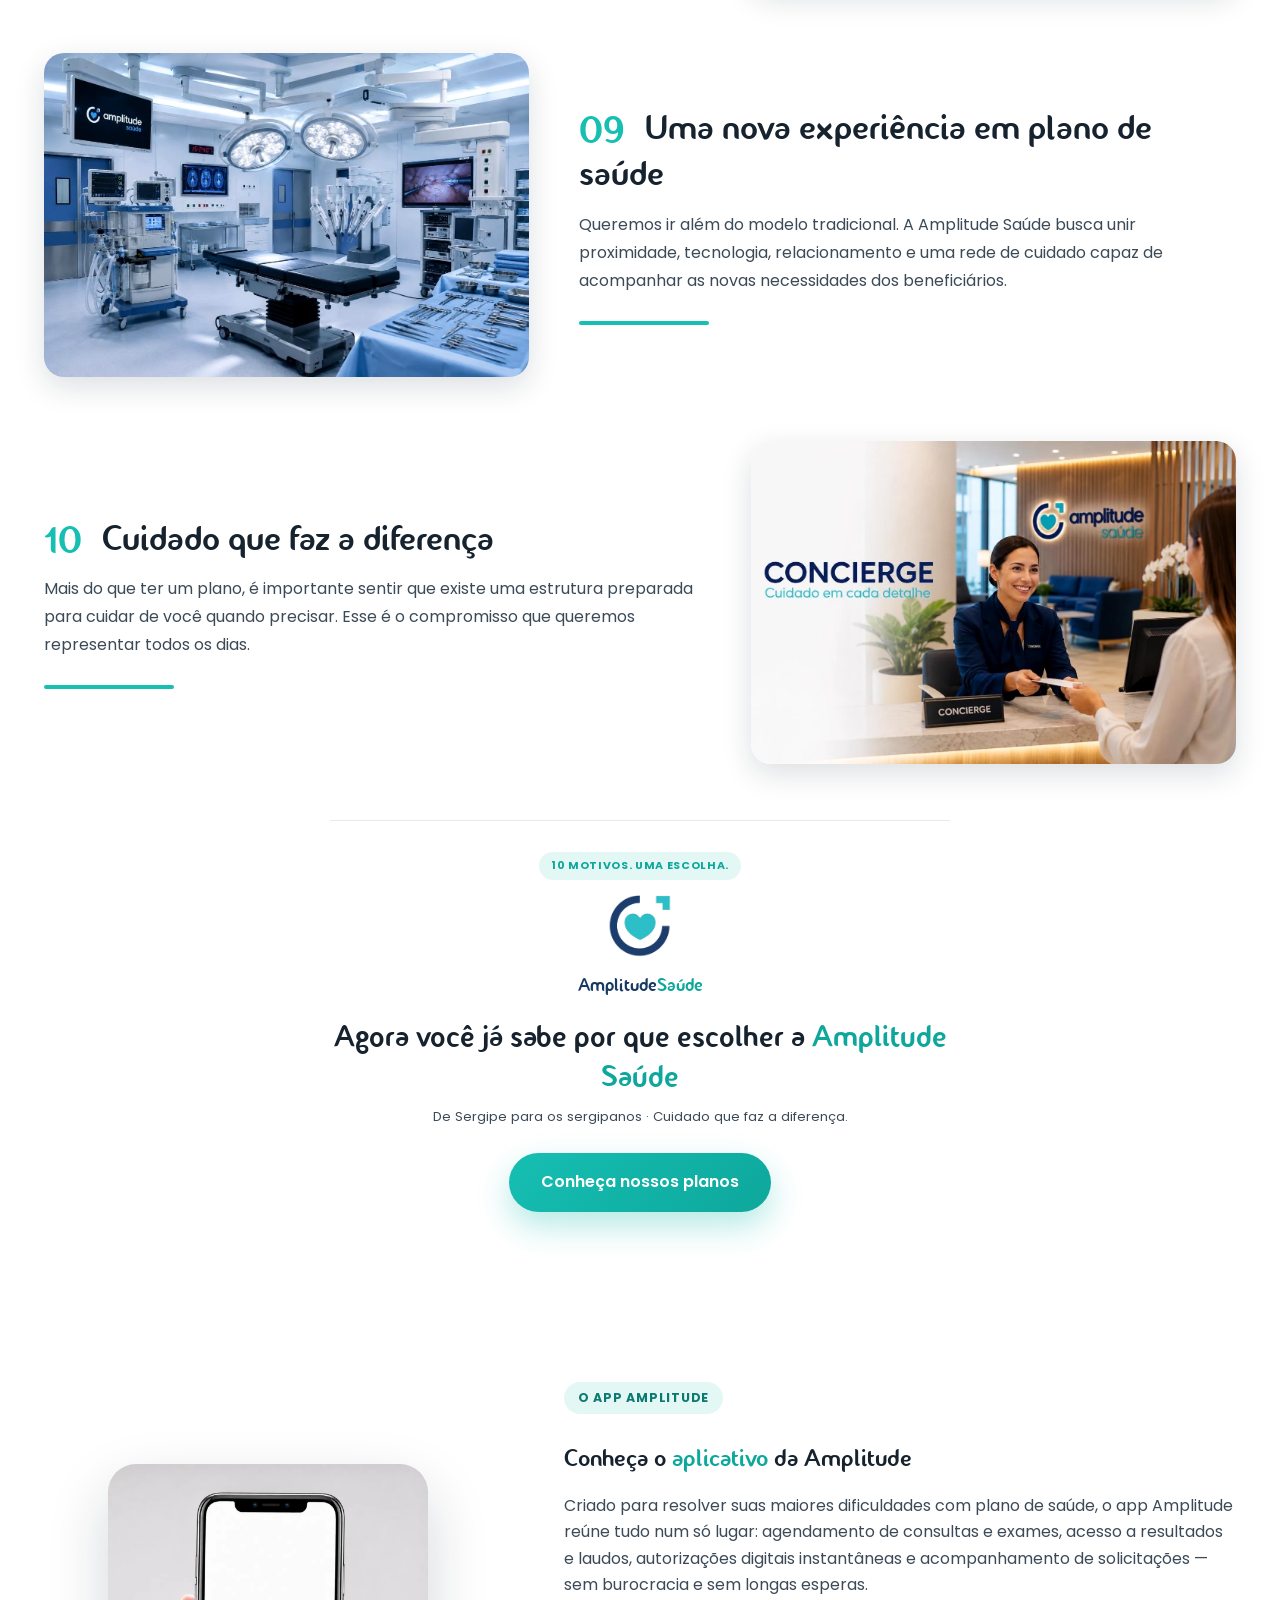
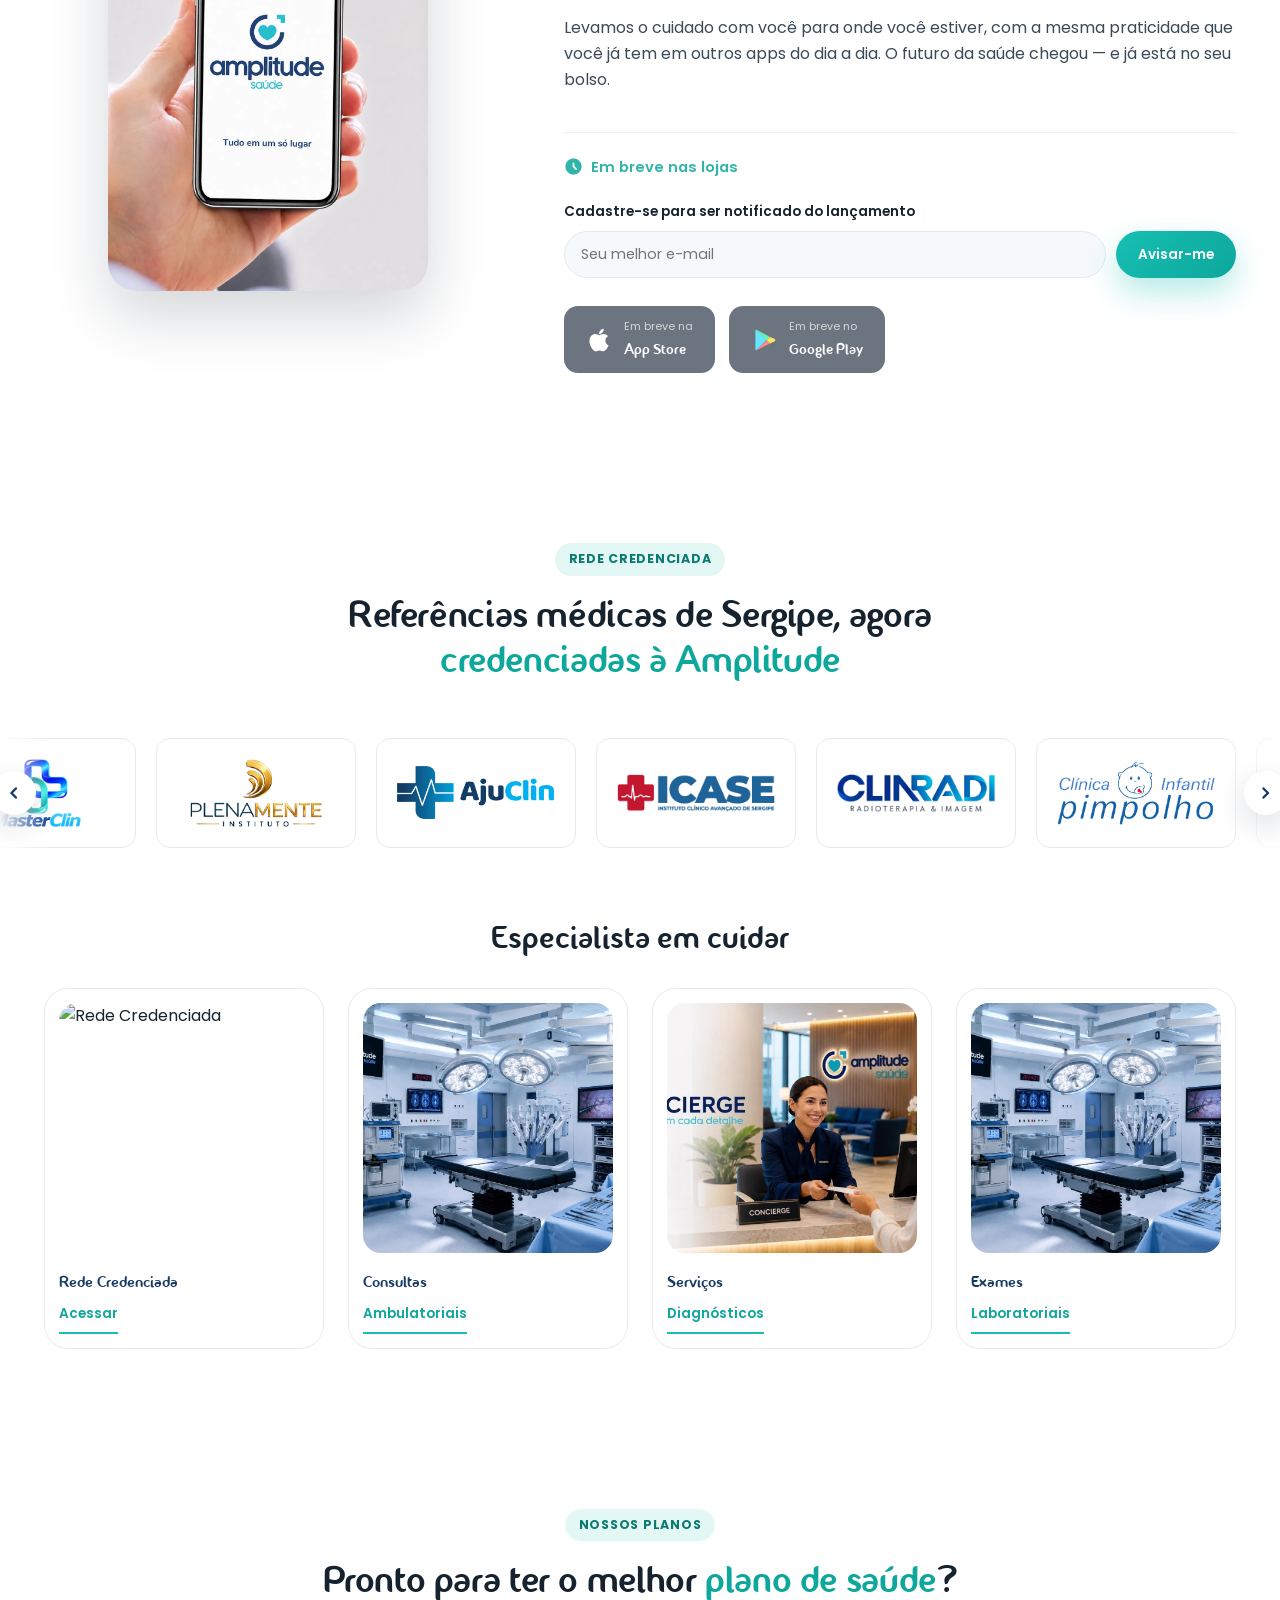
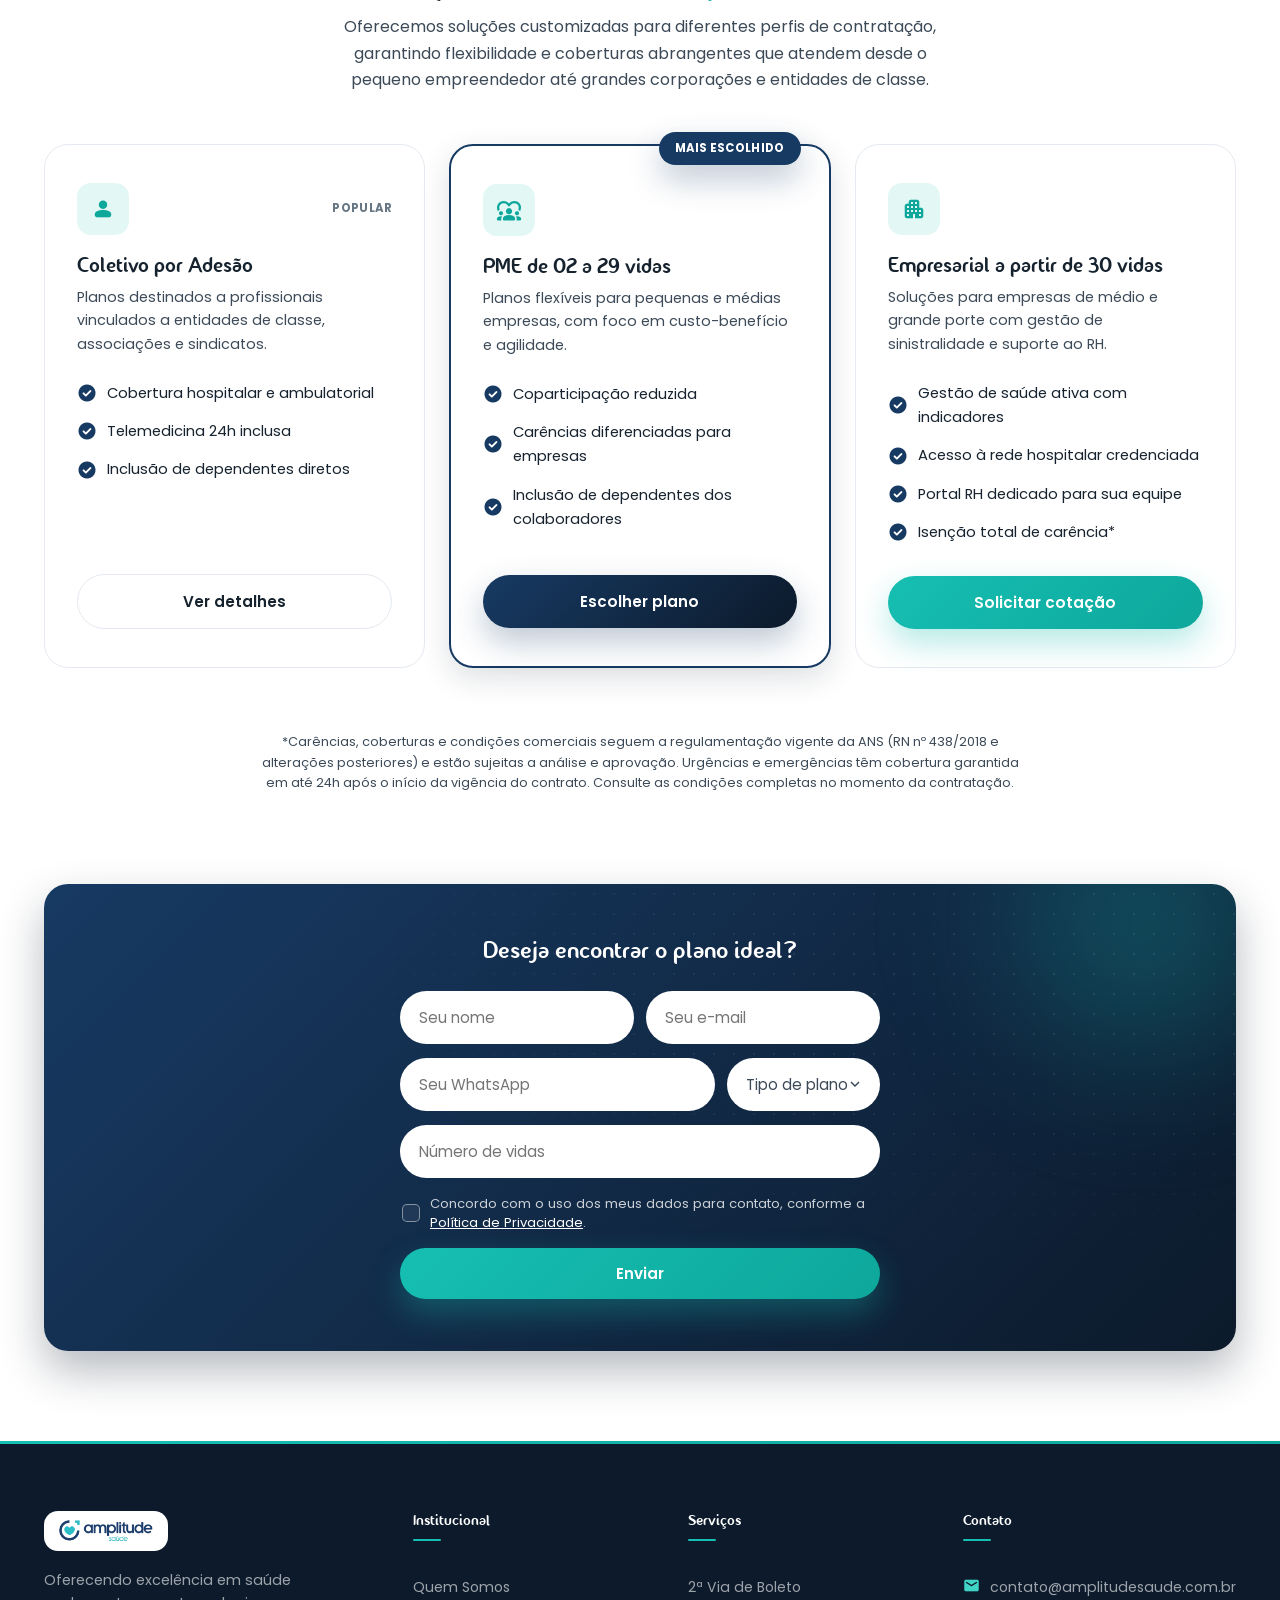
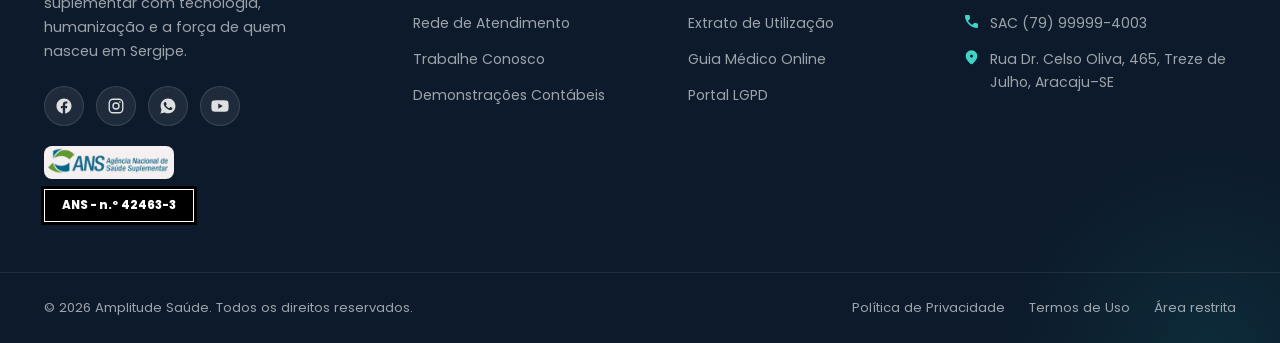
==== commit 9b10ef1f: "Hero 3D: cartas laterais não invadem o texto; corta faixa de ícones do slide 6 Co-Authored-By: Claud" ====
--- a/index.html
+++ b/index.html
@@ -10,7 +10,7 @@
 <link rel="preconnect" href="https://fonts.gstatic.com" crossorigin>
 <link href="https://fonts.googleapis.com/css2?family=Poppins:wght@400;500;600;700;800&display=swap" rel="stylesheet">
 <link href="https://fonts.googleapis.com/css2?family=Material+Symbols+Rounded:opsz,wght,FILL,GRAD@20..48,300..600,0..1,-50..200" rel="stylesheet">
-<link rel="stylesheet" href="assets/css/style.css?v=90">
+<link rel="stylesheet" href="assets/css/style.css?v=92">
 <link rel="icon" type="image/webp" href="assets/img/brand/logo-icon.webp">
 </head>
 <body class="is-loading">
--- a/assets/css/style.css
+++ b/assets/css/style.css
@@ -1460,3 +1460,14 @@
 .hero-card:nth-child(3) img,.hero-card:nth-child(7) img{height:114%;object-position:center top;transform-origin:top center;}
 @keyframes heroKen{from{transform:scale(1.06);}to{transform:scale(1);}}
 .hero-card:nth-child(4) img{height:114%;object-position:74% top;transform-origin:top center;}
+
+/* cartas laterais nunca invadem a coluna do texto (desktop) */
+@media(min-width:861px){
+  .hero-stage{
+    width:56%;
+    -webkit-mask-image:linear-gradient(90deg,transparent 0,transparent 16%,#000 34%);
+    mask-image:linear-gradient(90deg,transparent 0,transparent 16%,#000 34%);
+  }
+  .hero-card{left:56%;}
+}
+.hero-card:nth-child(6) img{height:114%;object-position:center top;transform-origin:top center;}
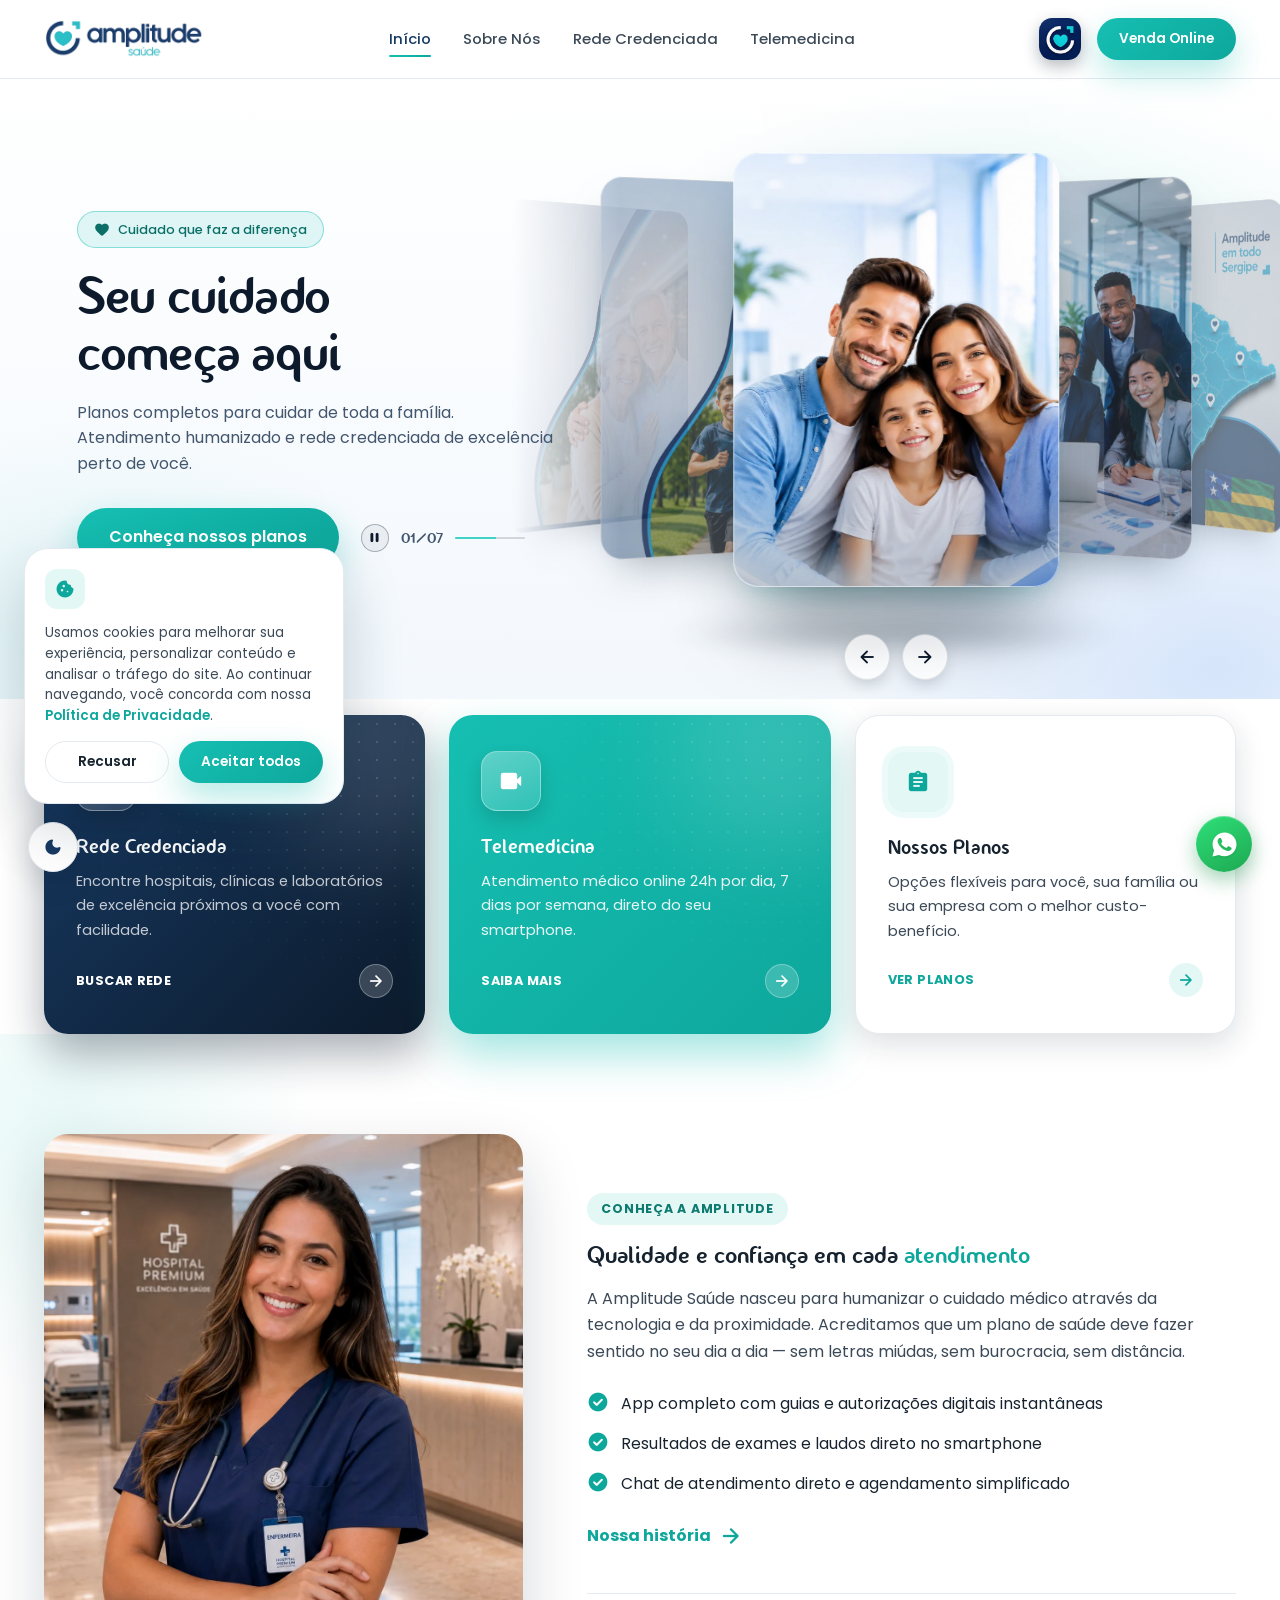
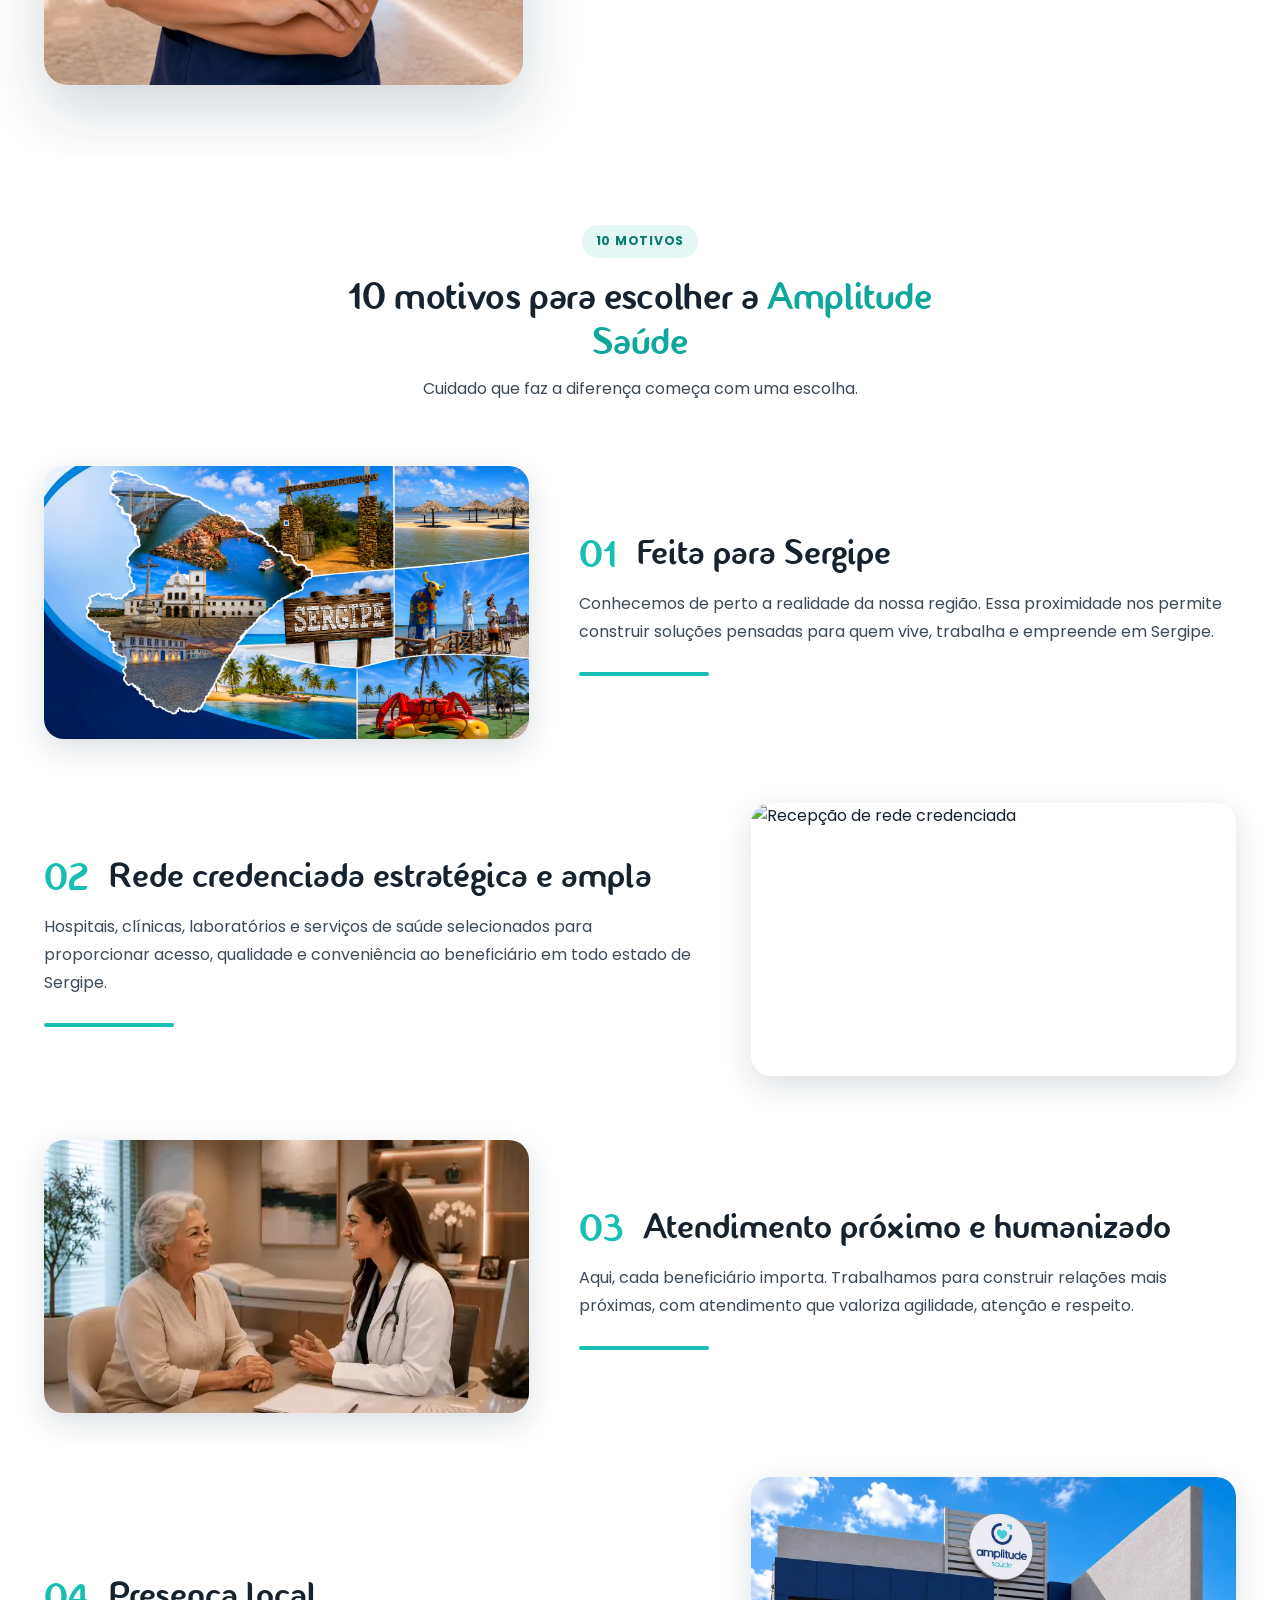
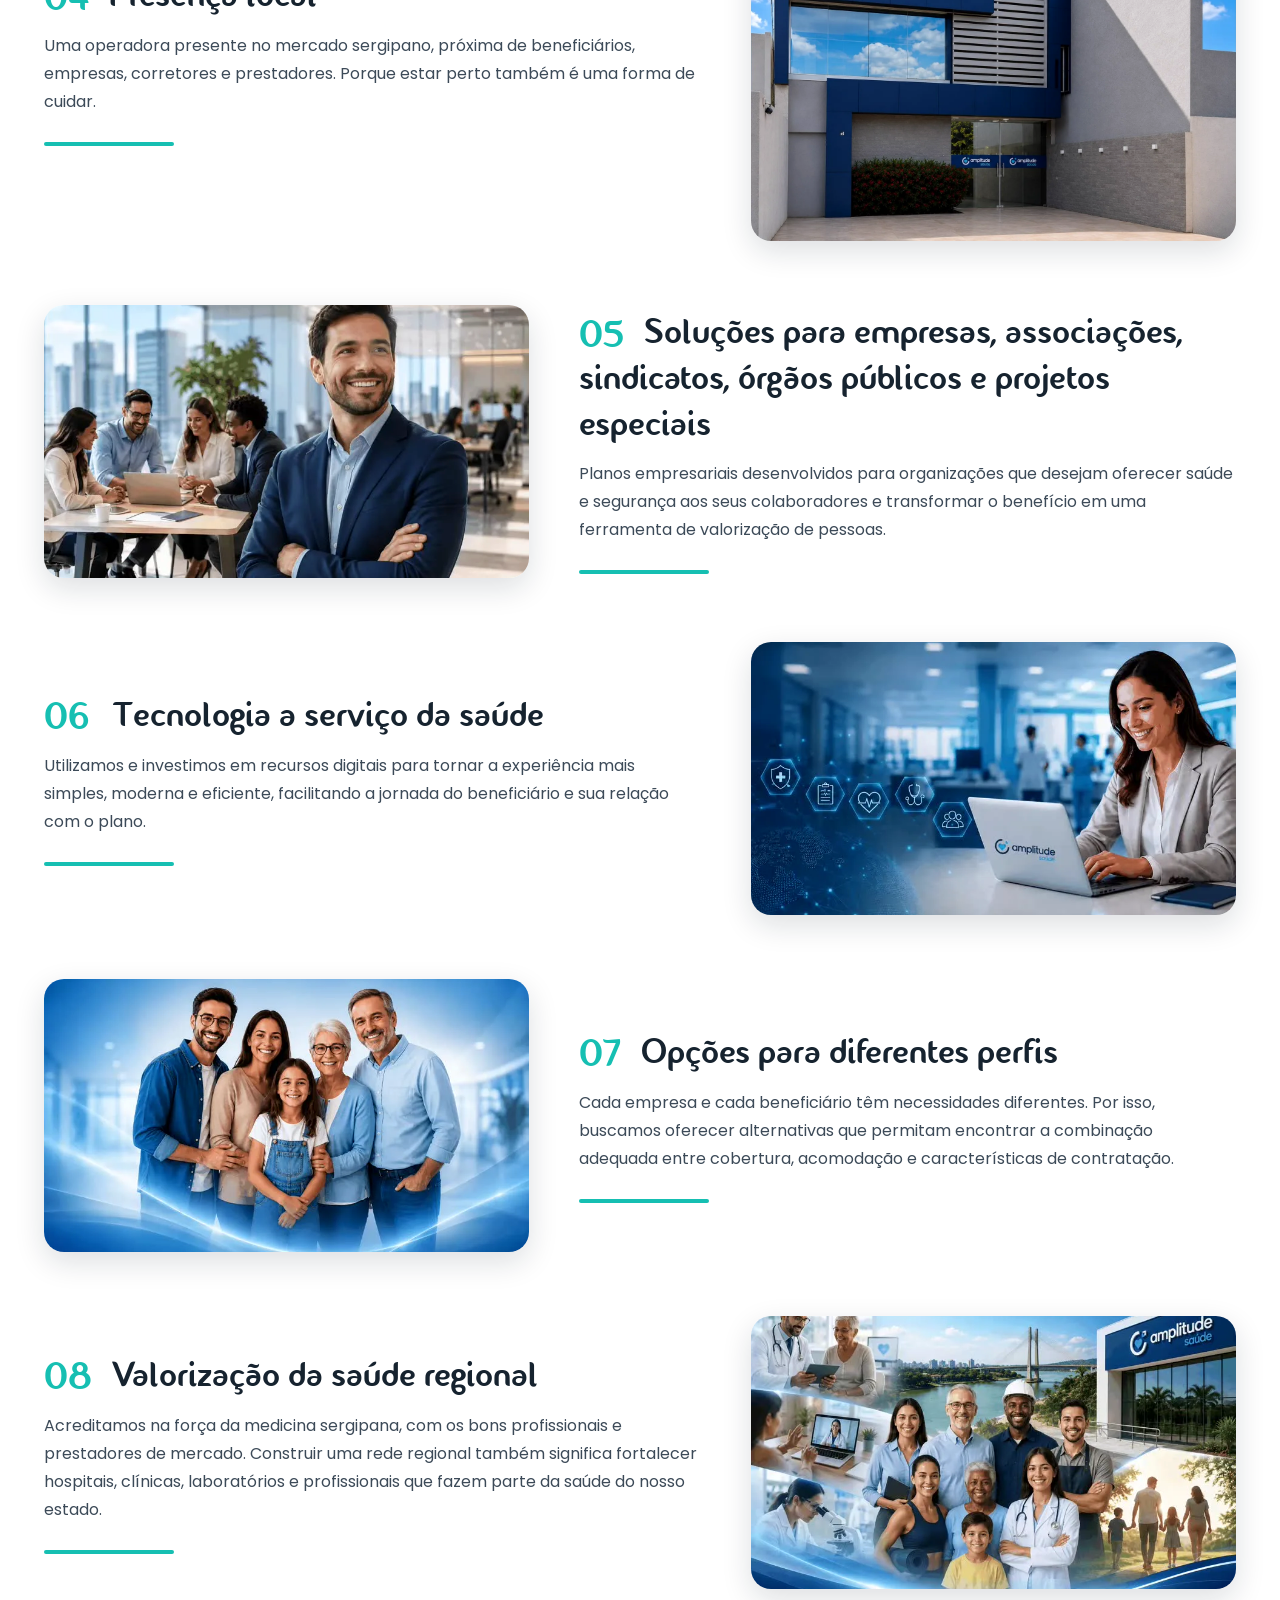
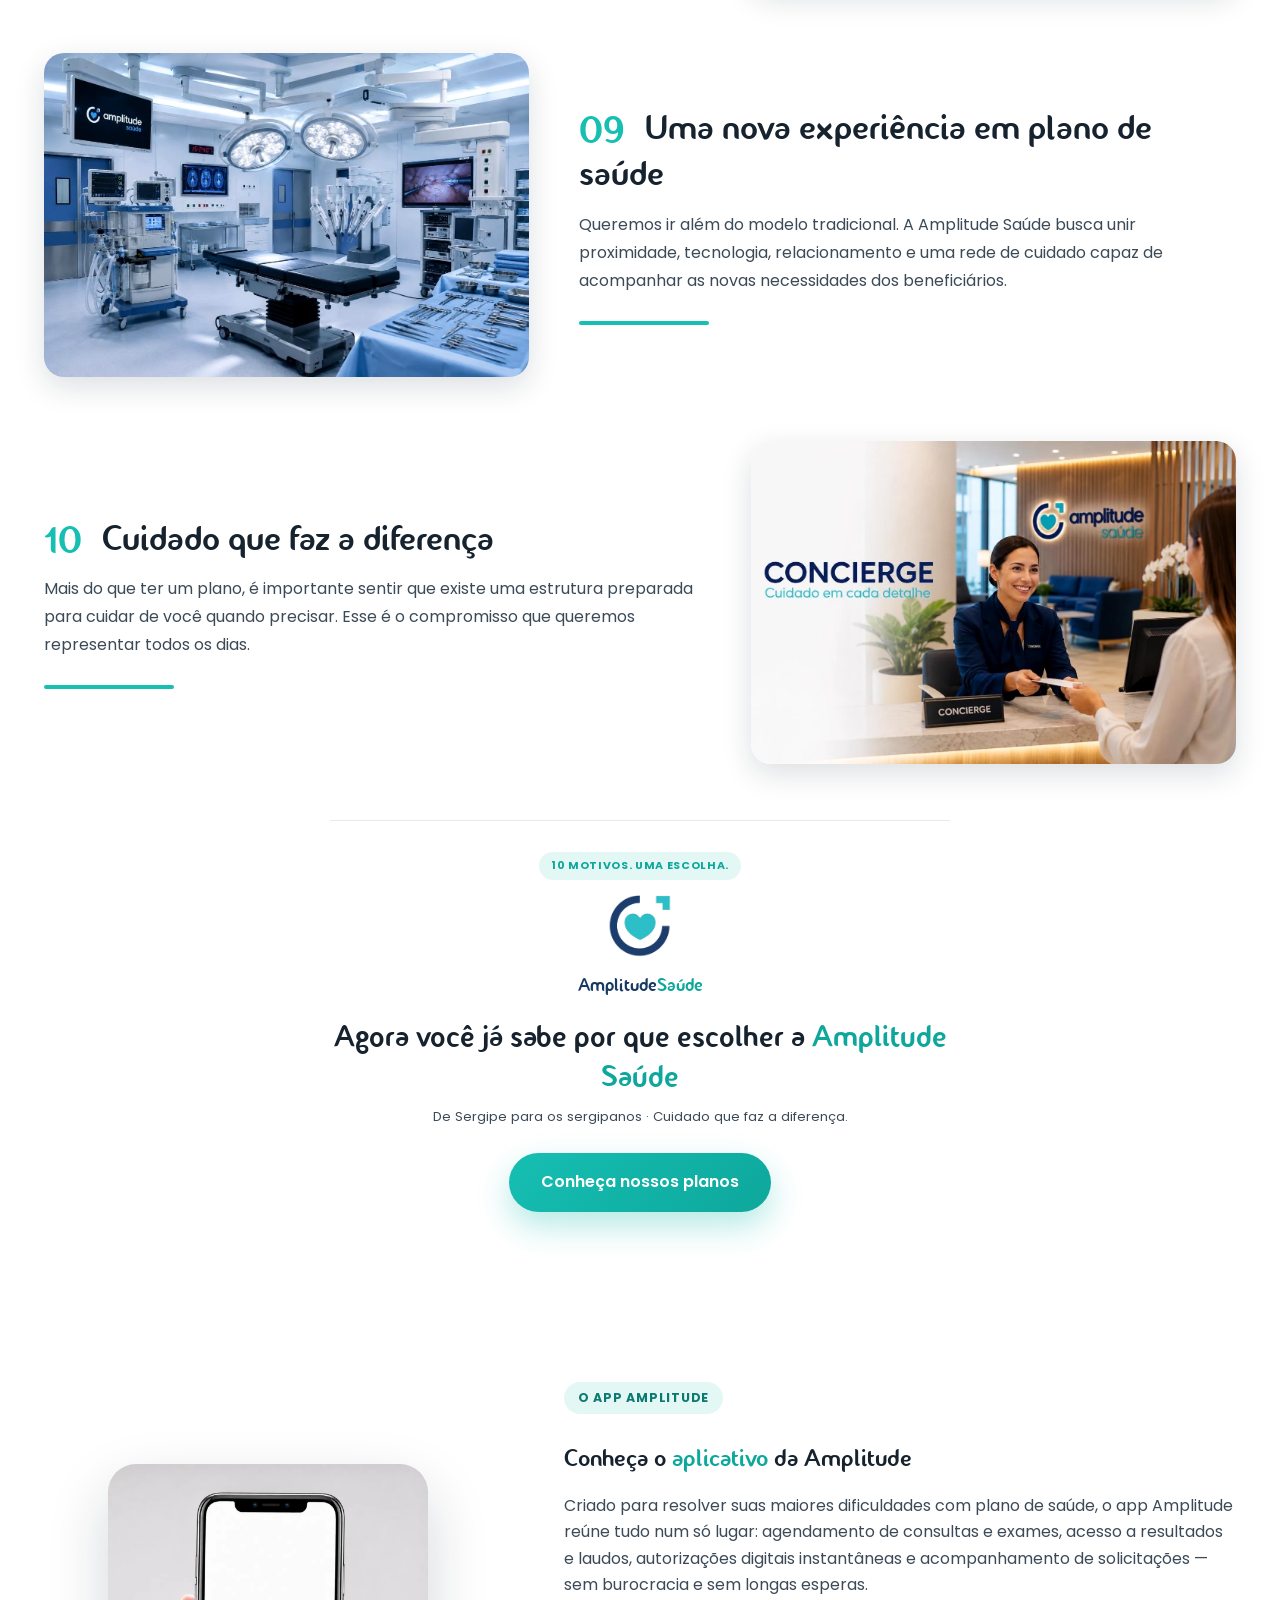
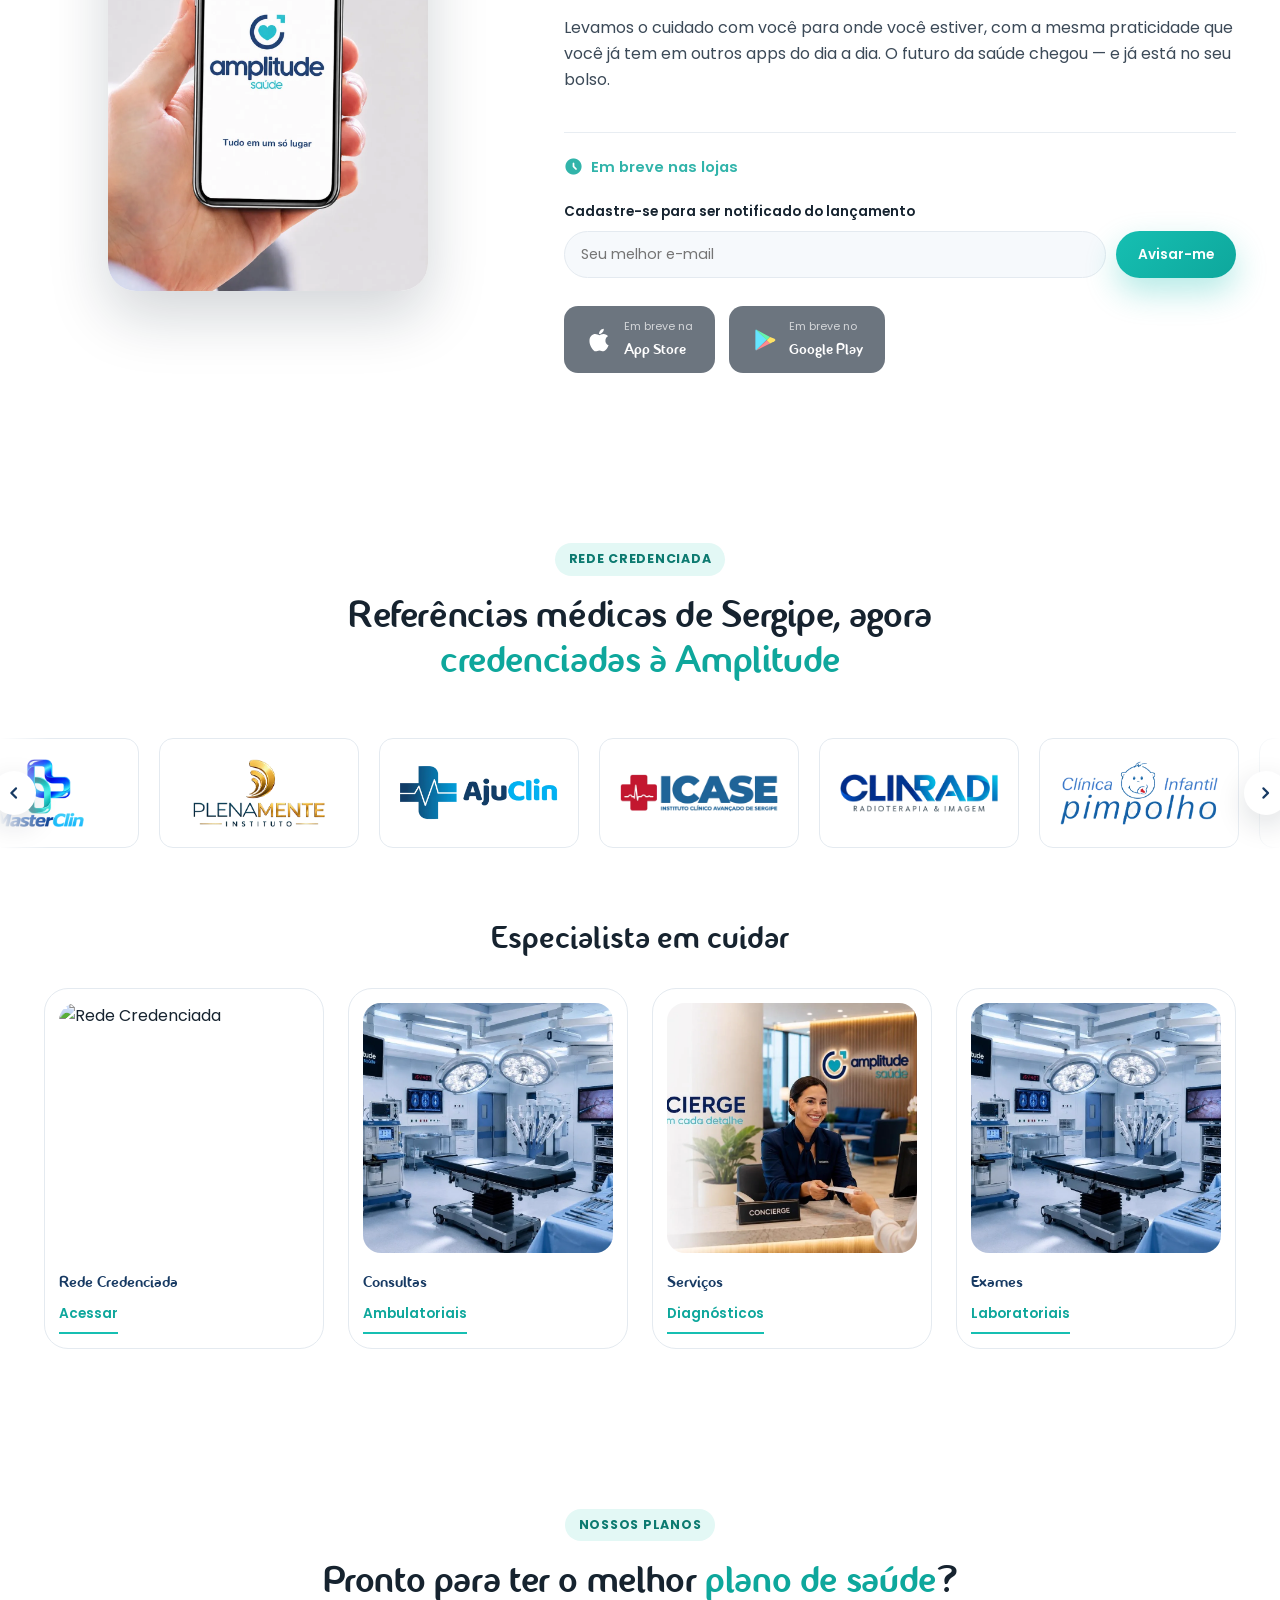
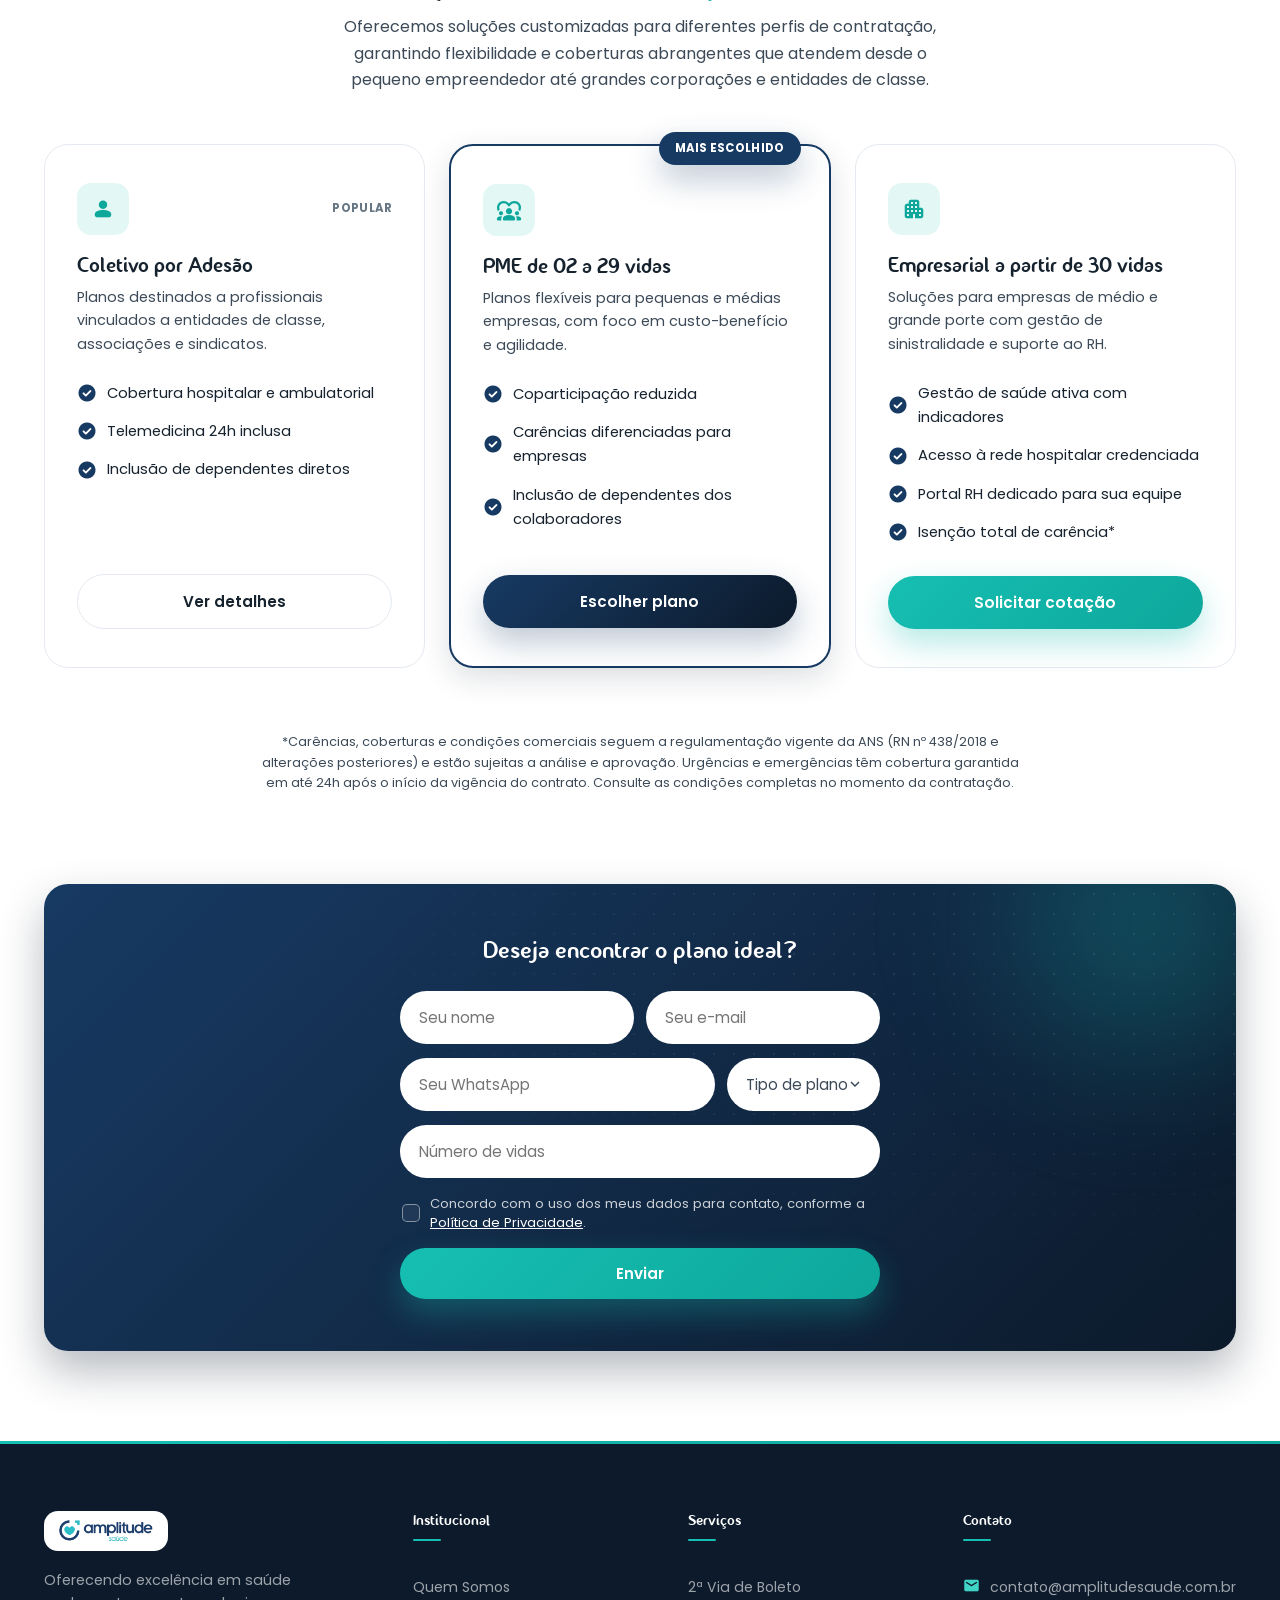
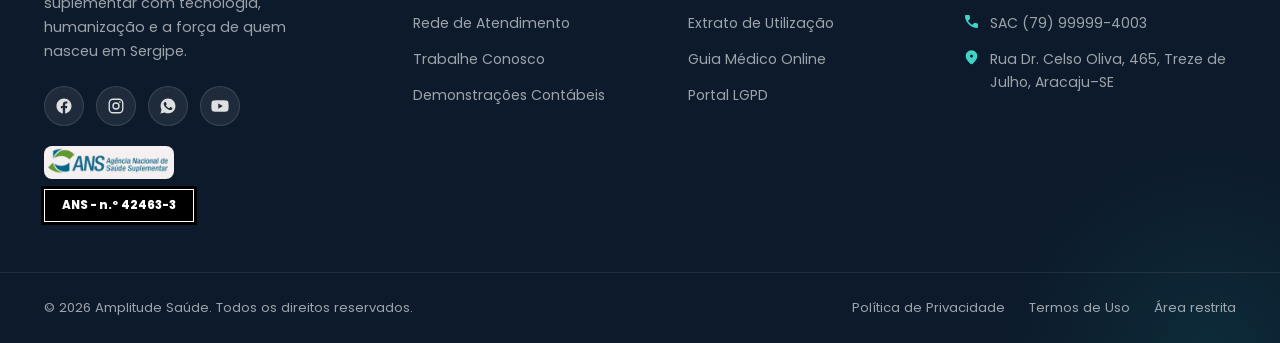
==== commit 59f1fafa: "Hero 3D: 3 cartas visíveis, palco mais largo, corte maior no slide 6 Co-Authored-By: Claude Sonnet 5" ====
--- a/index.html
+++ b/index.html
@@ -10,7 +10,7 @@
 <link rel="preconnect" href="https://fonts.gstatic.com" crossorigin>
 <link href="https://fonts.googleapis.com/css2?family=Poppins:wght@400;500;600;700;800&display=swap" rel="stylesheet">
 <link href="https://fonts.googleapis.com/css2?family=Material+Symbols+Rounded:opsz,wght,FILL,GRAD@20..48,300..600,0..1,-50..200" rel="stylesheet">
-<link rel="stylesheet" href="assets/css/style.css?v=92">
+<link rel="stylesheet" href="assets/css/style.css?v=94">
 <link rel="icon" type="image/webp" href="assets/img/brand/logo-icon.webp">
 </head>
 <body class="is-loading">
--- a/assets/css/style.css
+++ b/assets/css/style.css
@@ -1471,3 +1471,17 @@
   .hero-card{left:56%;}
 }
 .hero-card:nth-child(6) img{height:114%;object-position:center top;transform-origin:top center;}
+
+/* 3 cartas sempre visíveis: esquerda, centro, direita */
+@media(min-width:861px){
+  .hero-stage{
+    width:60%;
+    -webkit-mask-image:linear-gradient(90deg,transparent 0,#000 14%);
+    mask-image:linear-gradient(90deg,transparent 0,#000 14%);
+  }
+  .hero-card{
+    left:50%;height:min(70%,520px);
+    transform:translate(-50%,-50%) translate3d(calc(var(--d) * 54%),0,calc(var(--ad) * -170px)) rotateY(calc(var(--d) * -26deg)) scale(calc(1 - var(--ad) * .06));
+  }
+}
+.hero-card:nth-child(6) img{height:126%;}
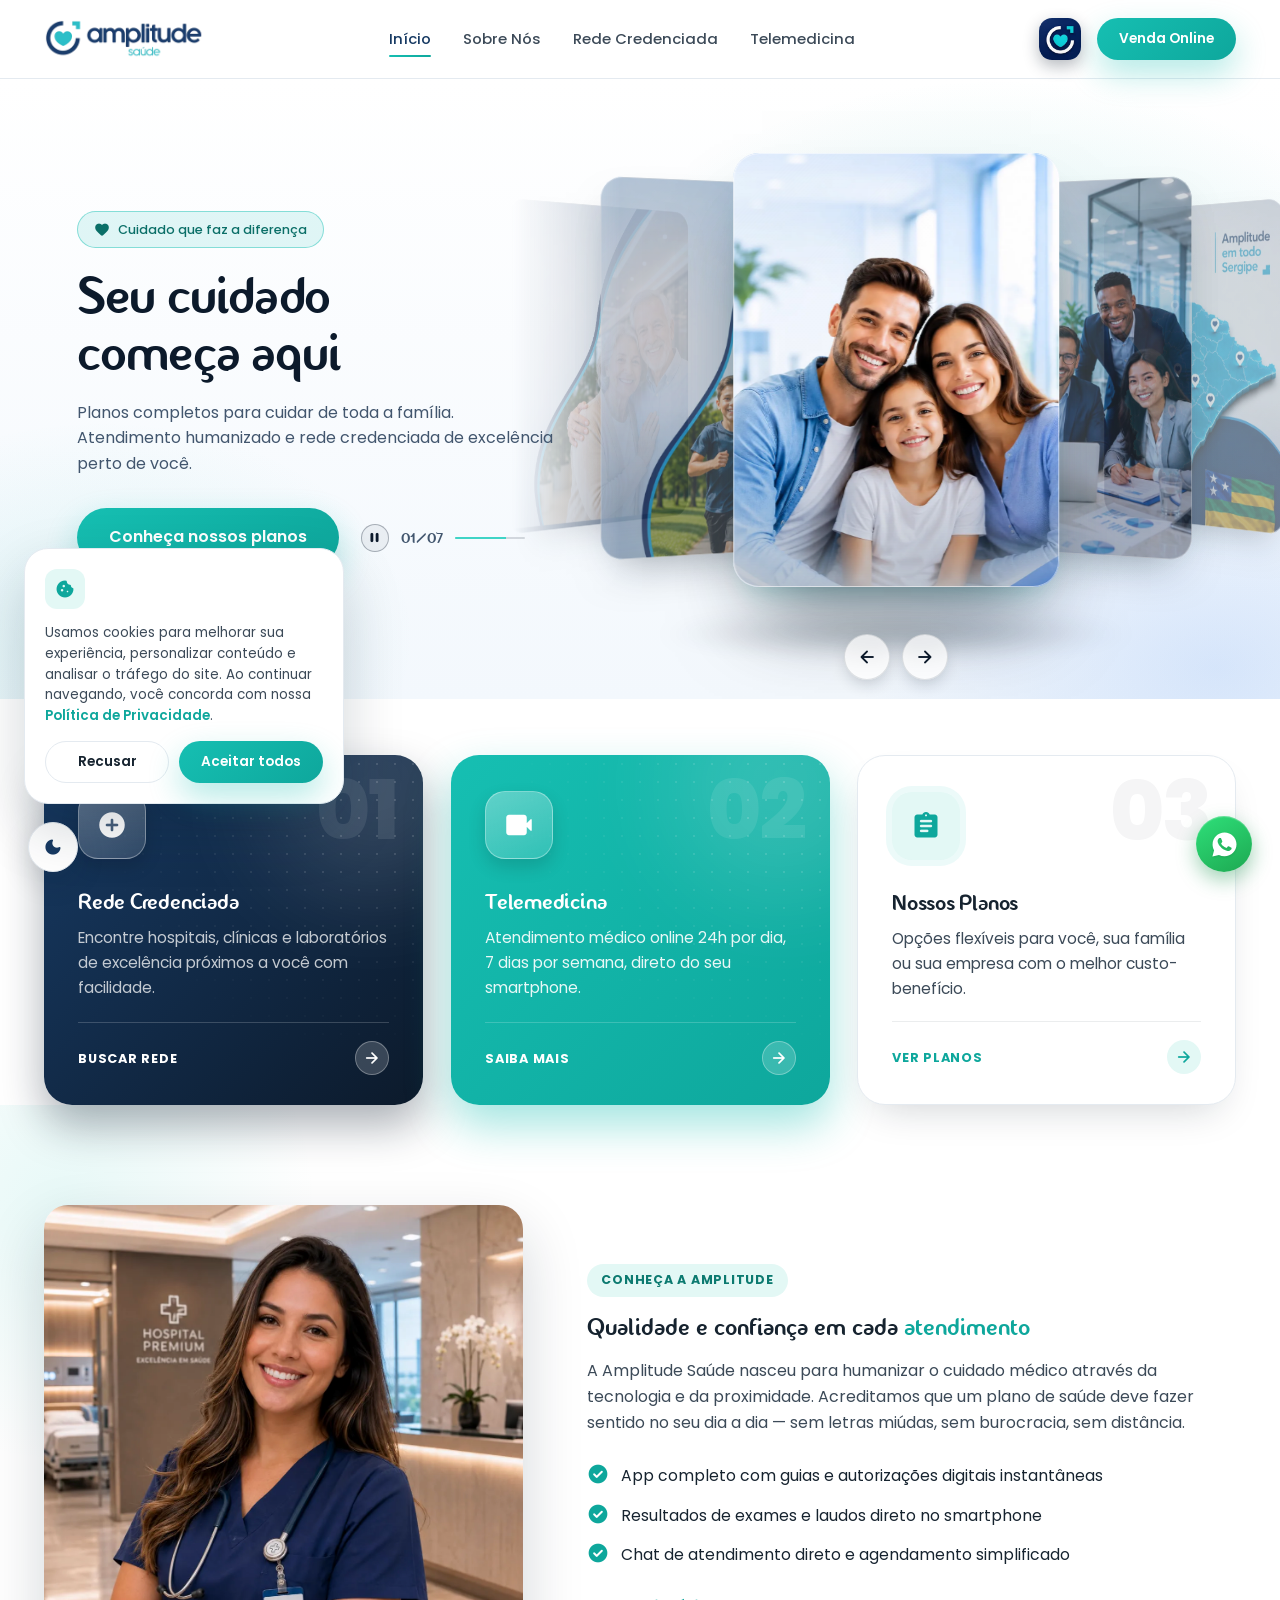
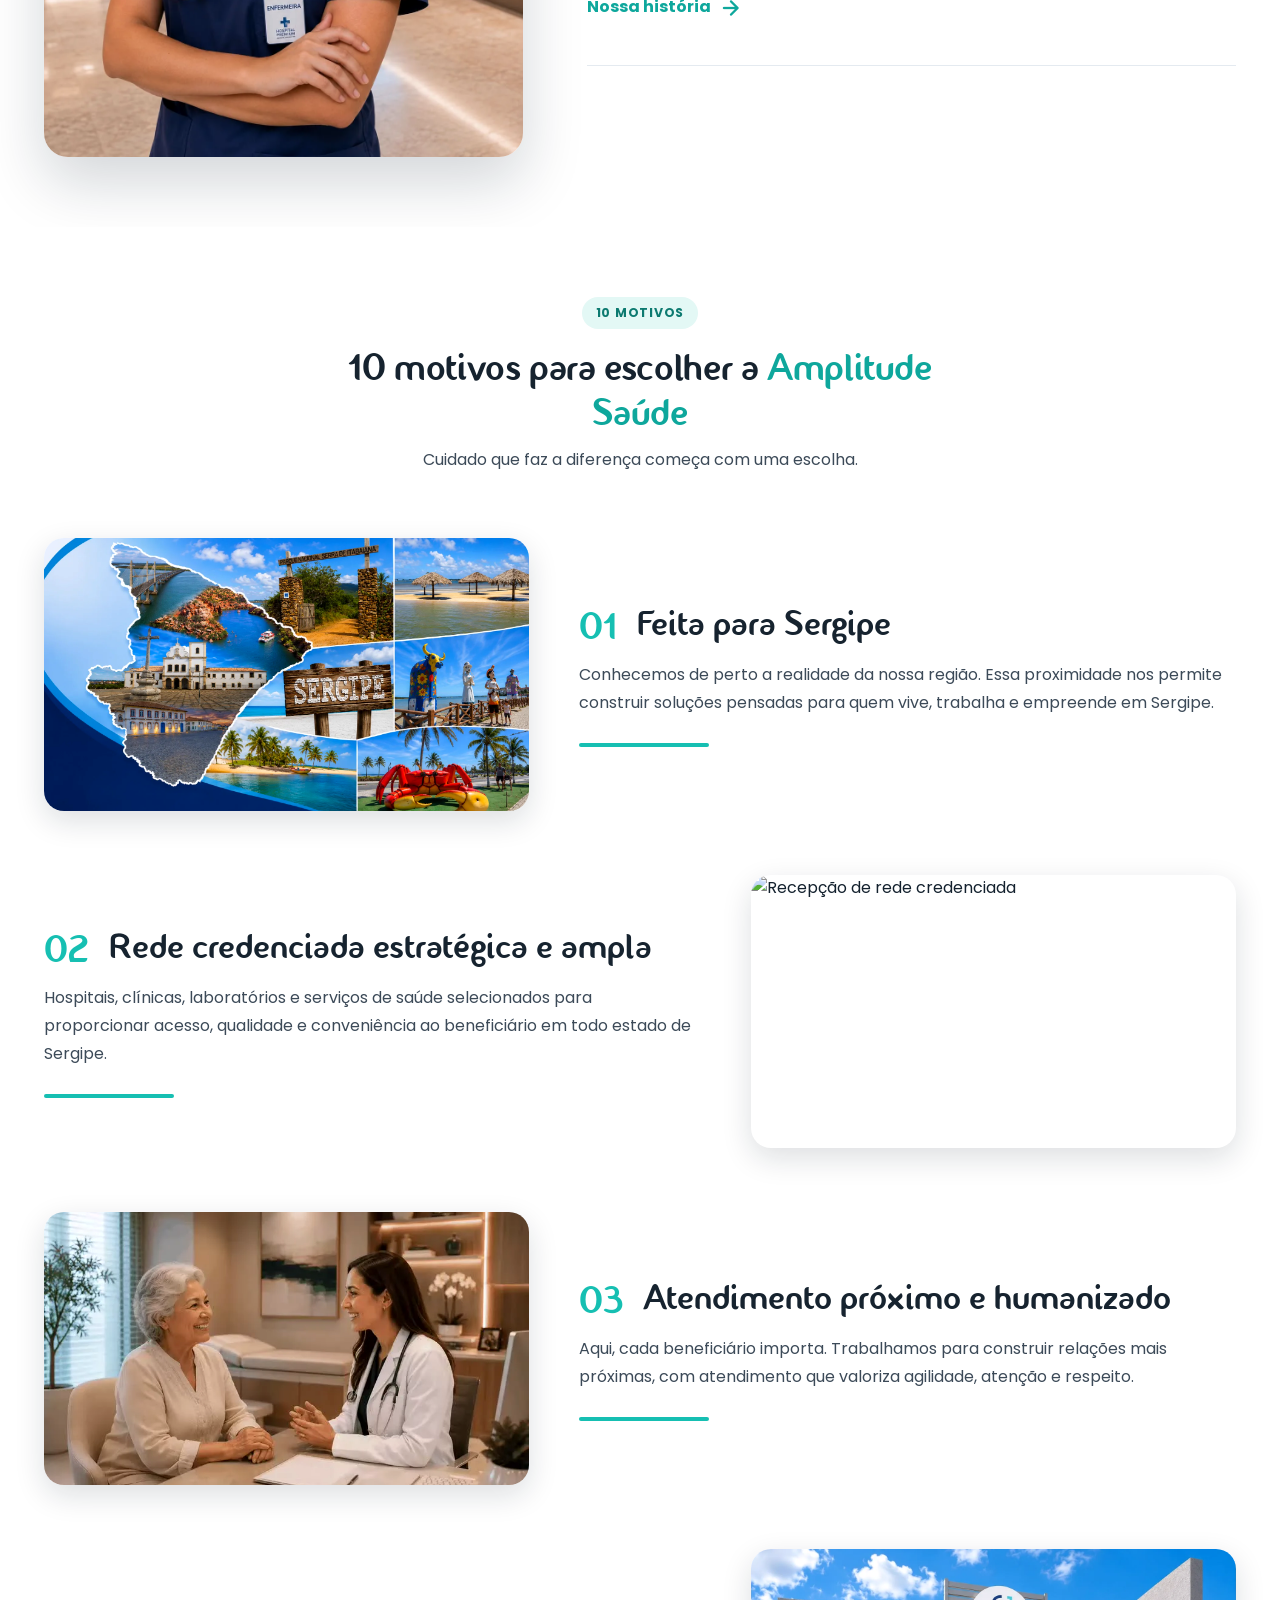
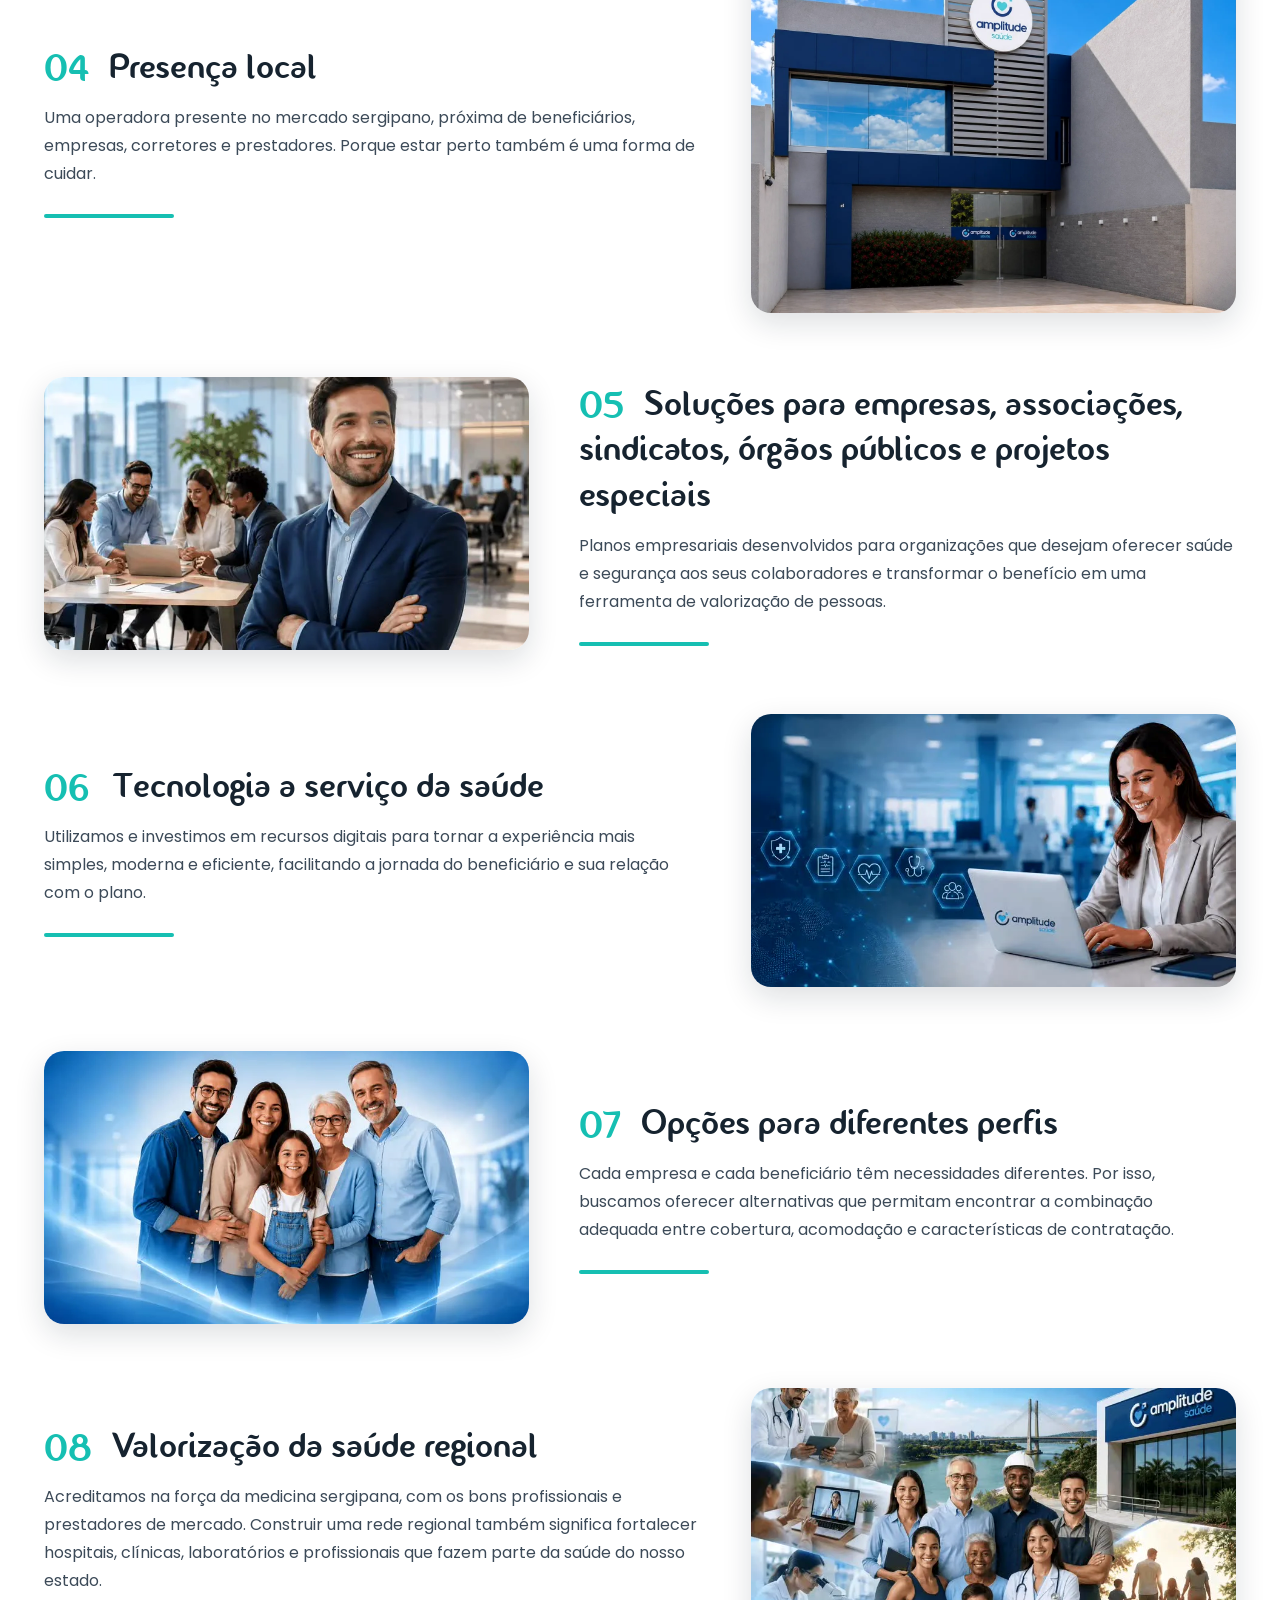
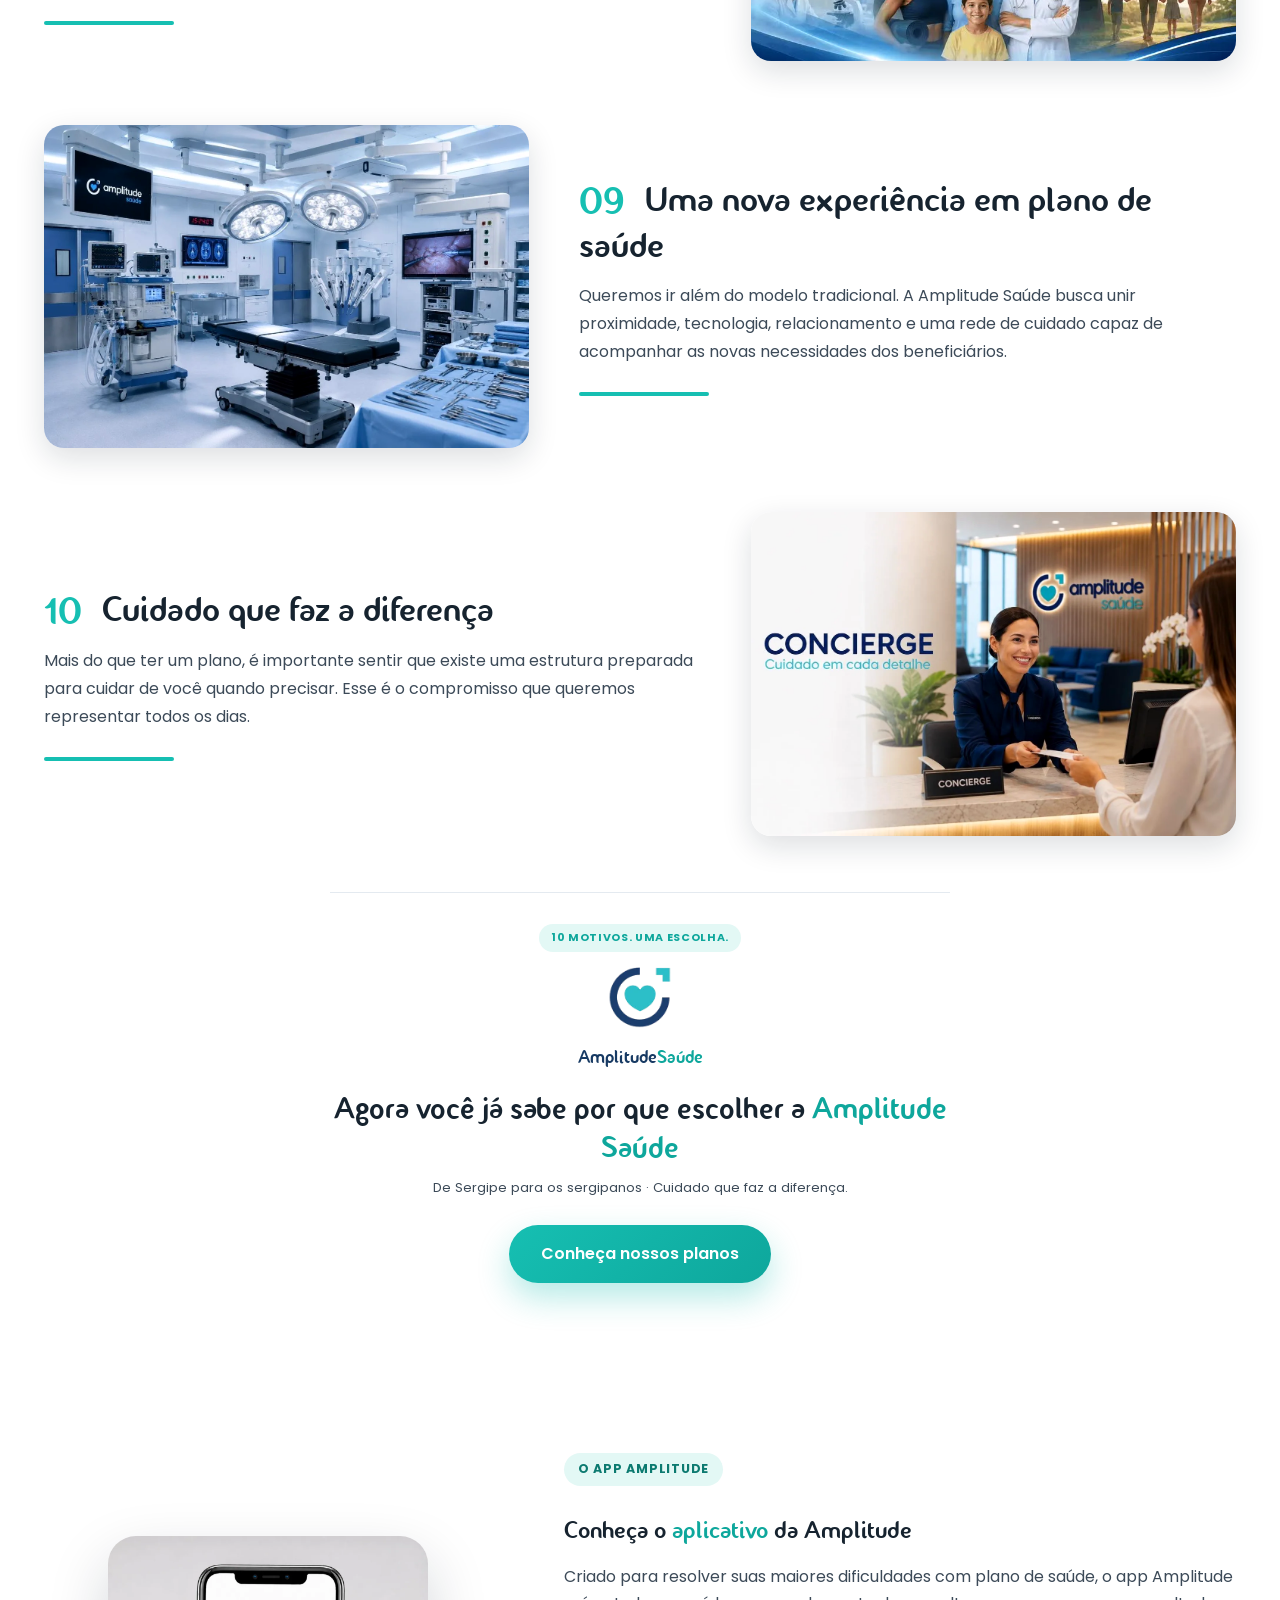
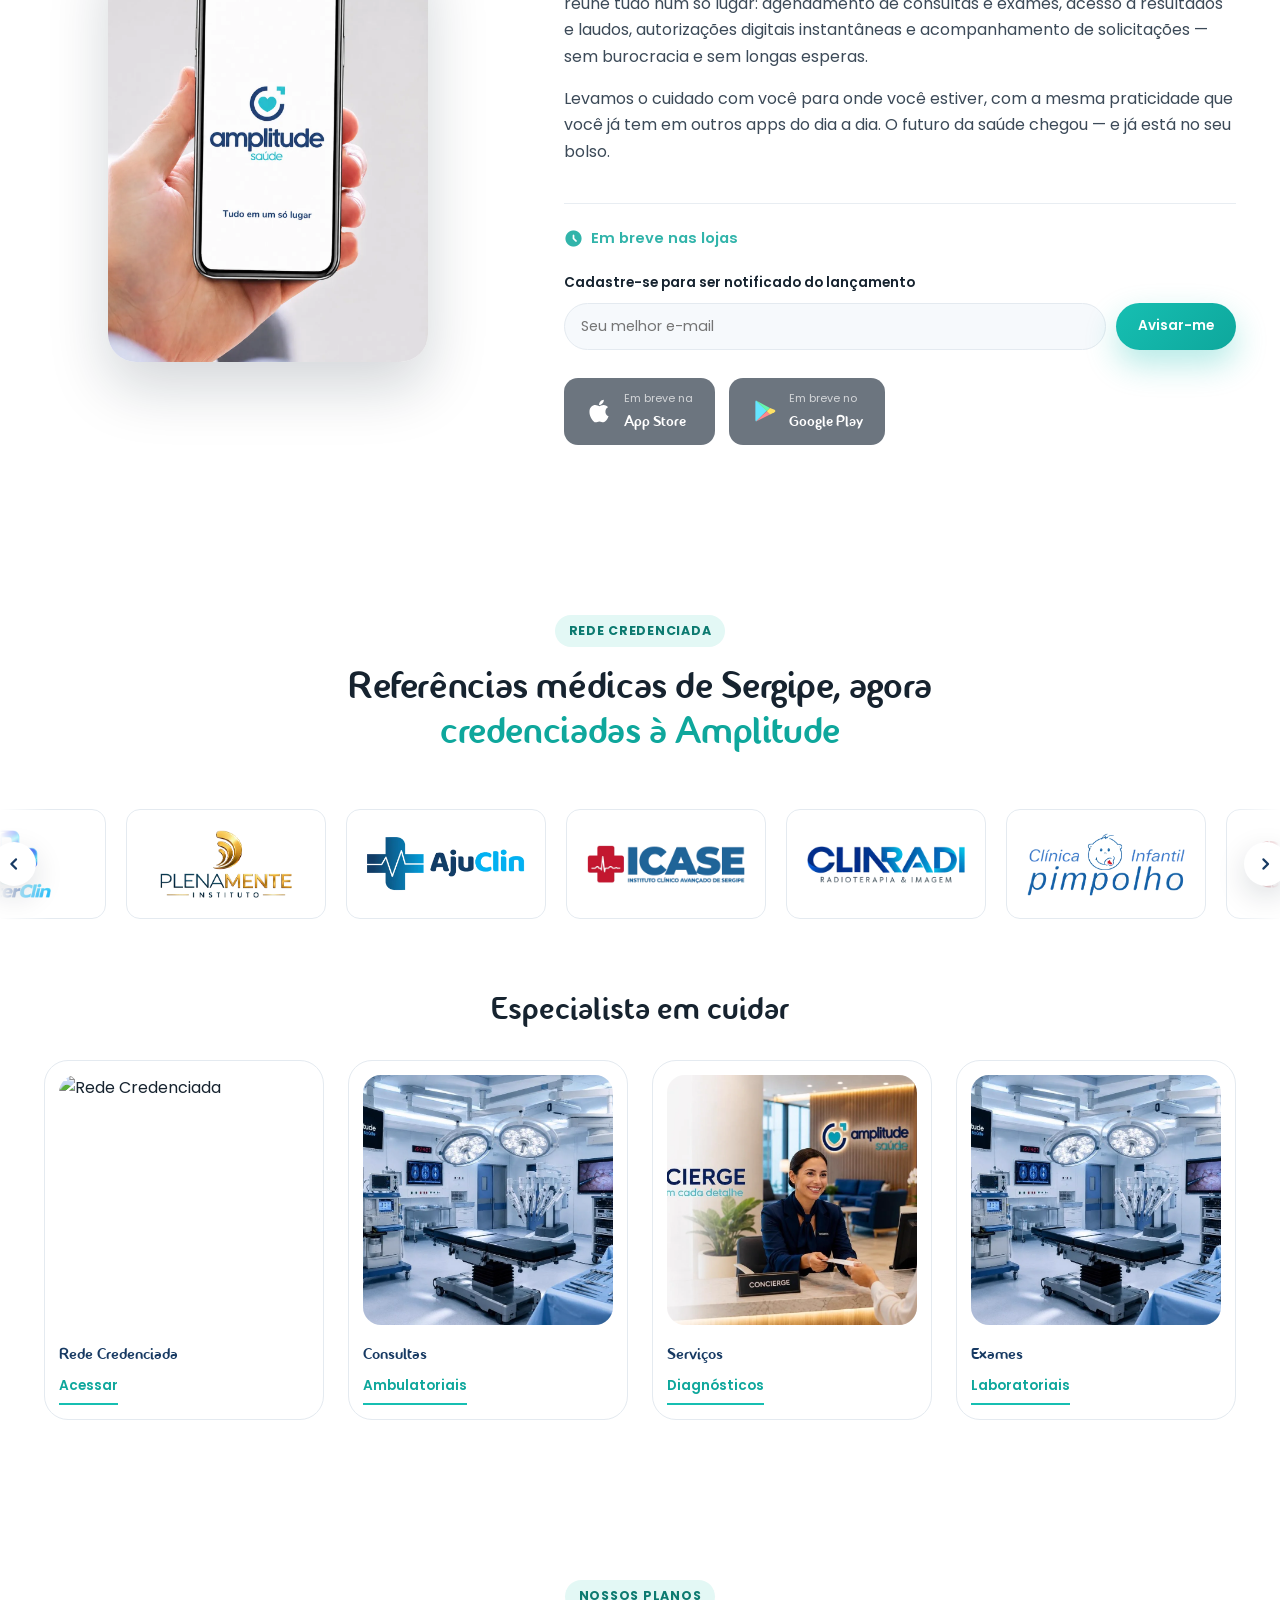
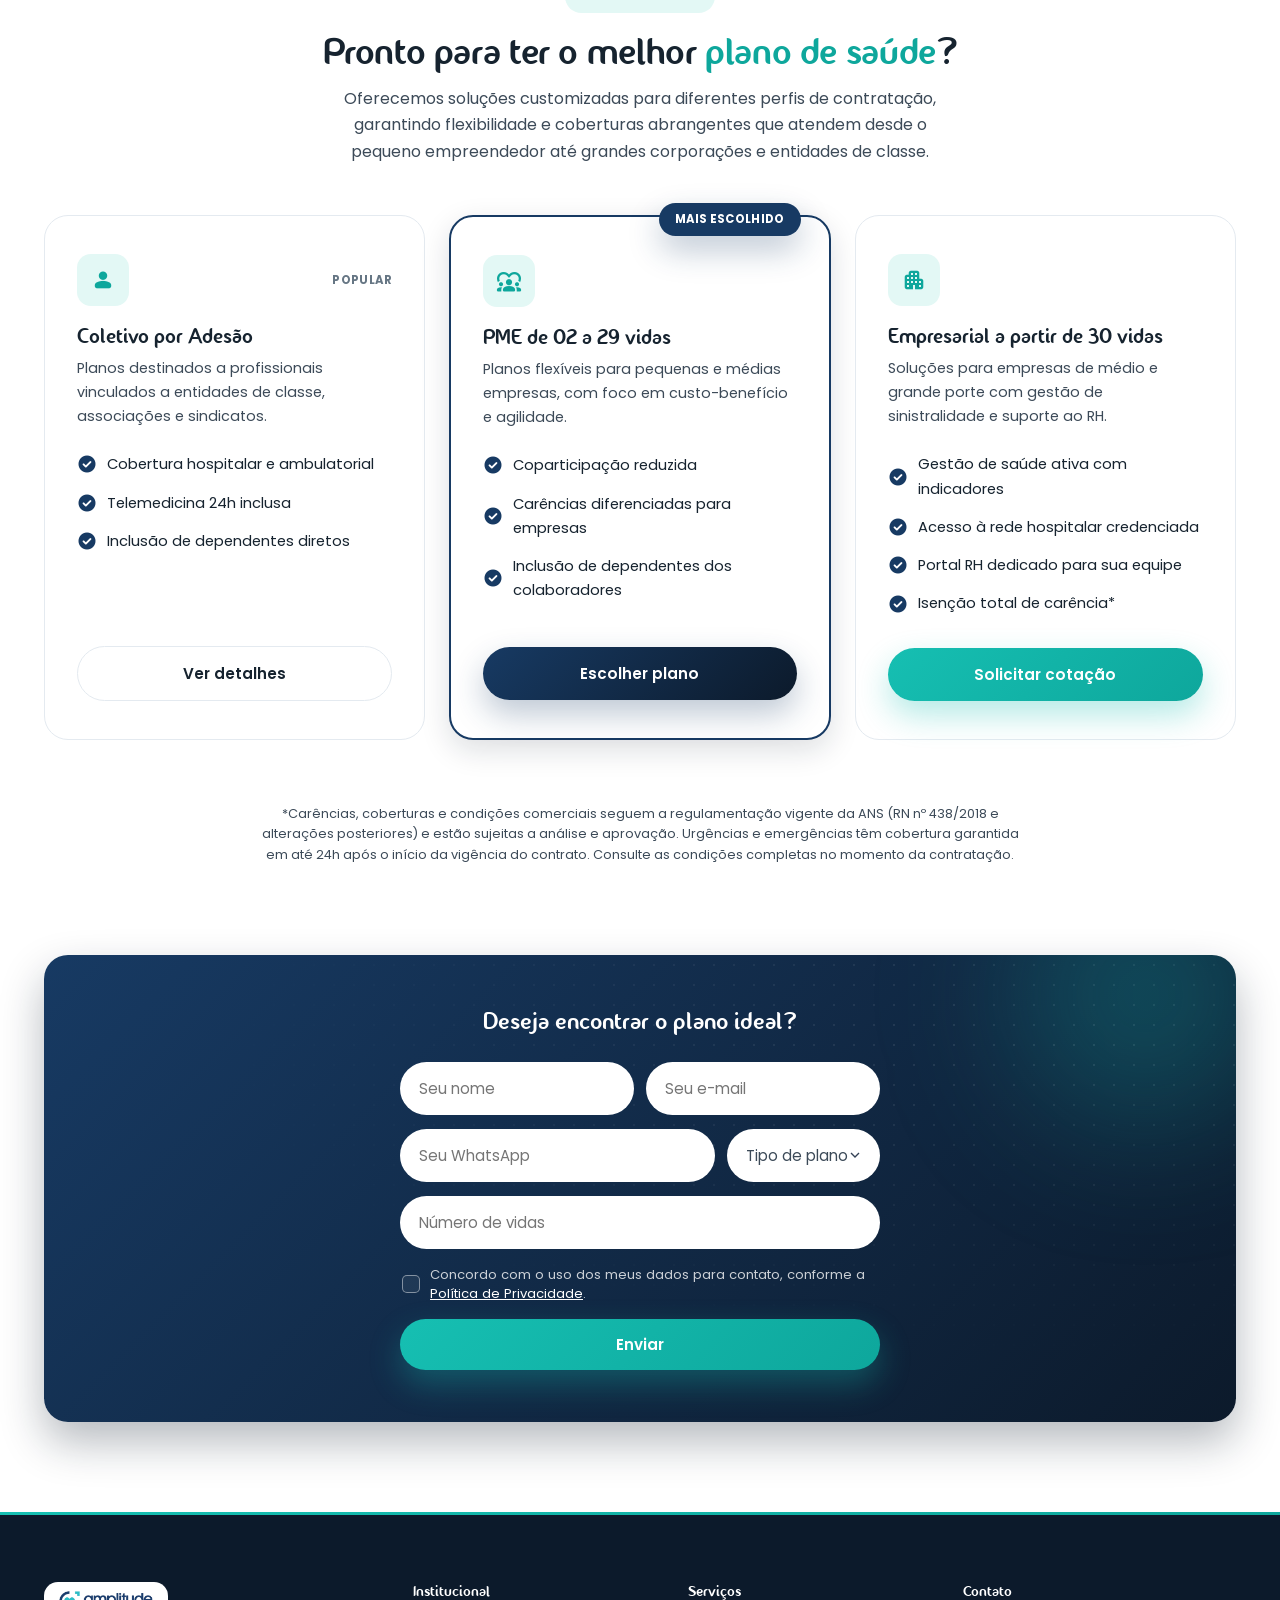
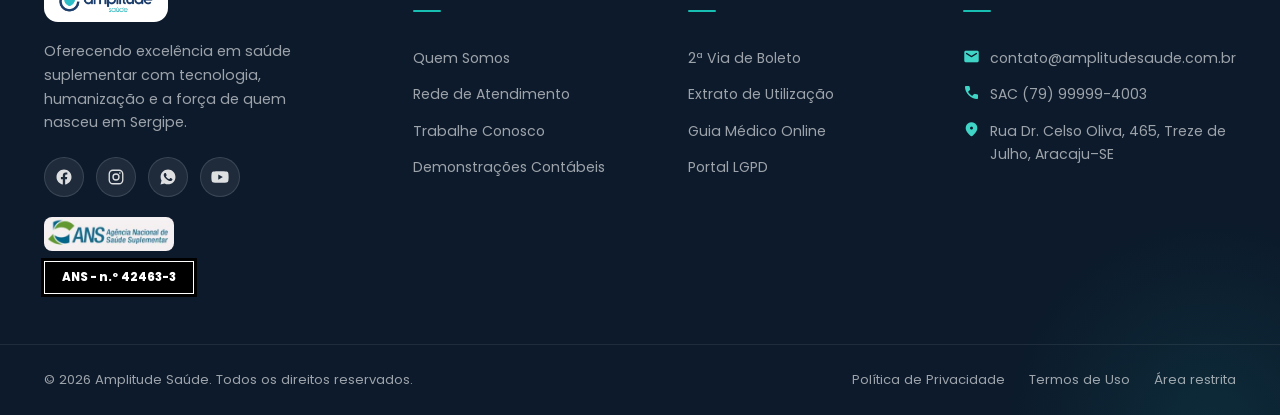
==== commit 16479f77: "Cartões de destaque: maiores, numerados, brilho que segue o mouse e inclinação 3D Co-Authored-By: Cl" ====
--- a/index.html
+++ b/index.html
@@ -10,7 +10,7 @@
 <link rel="preconnect" href="https://fonts.gstatic.com" crossorigin>
 <link href="https://fonts.googleapis.com/css2?family=Poppins:wght@400;500;600;700;800&display=swap" rel="stylesheet">
 <link href="https://fonts.googleapis.com/css2?family=Material+Symbols+Rounded:opsz,wght,FILL,GRAD@20..48,300..600,0..1,-50..200" rel="stylesheet">
-<link rel="stylesheet" href="assets/css/style.css?v=94">
+<link rel="stylesheet" href="assets/css/style.css?v=96">
 <link rel="icon" type="image/webp" href="assets/img/brand/logo-icon.webp">
 </head>
 <body class="is-loading">
@@ -105,19 +105,19 @@
   <section class="features">
     <div class="container">
       <div class="features-grid">
-        <a href="#rede" class="feature-card card-navy reveal">
+        <a href="#rede" class="feature-card card-navy reveal"><span class="glow"></span><span class="feature-num">01</span>
           <div class="feature-icon"><span class="material-symbols-rounded">add_circle</span></div>
           <h3>Rede Credenciada</h3>
           <p>Encontre hospitais, clínicas e laboratórios de excelência próximos a você com facilidade.</p>
           <span class="feature-link">Buscar rede <span class="material-symbols-rounded">arrow_forward</span></span>
         </a>
-        <a href="telemedicina.html" class="feature-card card-teal reveal">
+        <a href="telemedicina.html" class="feature-card card-teal reveal"><span class="glow"></span><span class="feature-num">02</span>
           <div class="feature-icon"><span class="material-symbols-rounded">videocam</span></div>
           <h3>Telemedicina</h3>
           <p>Atendimento médico online 24h por dia, 7 dias por semana, direto do seu smartphone.</p>
           <span class="feature-link">Saiba mais <span class="material-symbols-rounded">arrow_forward</span></span>
         </a>
-        <a href="#planos" class="feature-card card-white reveal">
+        <a href="#planos" class="feature-card card-white reveal"><span class="glow"></span><span class="feature-num">03</span>
           <div class="feature-icon"><span class="material-symbols-rounded">assignment</span></div>
           <h3>Nossos Planos</h3>
           <p>Opções flexíveis para você, sua família ou sua empresa com o melhor custo-benefício.</p>
@@ -574,6 +574,6 @@
 </div>
 
 <script src="assets/js/admin-config.js"></script>
-<script src="assets/js/script.js?v=35"></script>
+<script src="assets/js/script.js?v=36"></script>
 </body>
 </html>
--- a/assets/css/style.css
+++ b/assets/css/style.css
@@ -1485,3 +1485,43 @@
   }
 }
 .hero-card:nth-child(6) img{height:126%;}
+
+/* ======================================================================
+   FEATURES — cartões com profundidade, brilho que segue o mouse e inclinação 3D
+   ====================================================================== */
+.features{margin-top:-90px;}
+.features-grid{gap:28px;perspective:1400px;}
+.feature-card{
+  --mx:50%;--my:30%;--rx:0deg;--ry:0deg;
+  min-height:330px;padding:36px 34px 30px;border-radius:28px;overflow:hidden;isolation:isolate;
+  transform:rotateX(var(--rx)) rotateY(var(--ry));transform-style:preserve-3d;
+  transition:transform .35s cubic-bezier(.2,.8,.2,1),box-shadow .35s;will-change:transform;
+}
+.feature-card:hover{transform:rotateX(var(--rx)) rotateY(var(--ry)) translateY(-8px);}
+.feature-card .glow{ /* luz que acompanha o cursor */
+  position:absolute;inset:0;z-index:0;pointer-events:none;opacity:0;transition:opacity .35s;
+  background:radial-gradient(420px circle at var(--mx) var(--my),rgba(255,255,255,.28),transparent 55%);
+}
+.card-white .glow{background:radial-gradient(420px circle at var(--mx) var(--my),rgba(22,191,178,.16),transparent 55%);}
+.feature-card:hover .glow{opacity:1;}
+.feature-card .feature-num{ /* número grande de fundo */
+  position:absolute;right:26px;top:14px;z-index:0;font:800 5.2rem/1 'Poppins',sans-serif;letter-spacing:-.04em;
+  color:rgba(255,255,255,.09);pointer-events:none;transition:transform .5s,color .5s;
+}
+.card-white .feature-num{color:rgba(12,26,43,.045);}
+.feature-card:hover .feature-num{transform:translateY(-6px) scale(1.06);}
+.feature-icon{width:68px;height:68px;border-radius:20px;margin-bottom:30px;position:relative;z-index:1;transform:translateZ(40px);}
+.feature-icon .material-symbols-rounded{font-size:30px;}
+.feature-card h3{font-size:1.4rem;letter-spacing:-.01em;position:relative;z-index:1;transform:translateZ(26px);}
+.feature-card p{font-size:.97rem;line-height:1.6;position:relative;z-index:1;}
+.feature-link{position:relative;z-index:1;justify-content:space-between;padding-top:18px;border-top:1px solid rgba(255,255,255,.18);letter-spacing:.06em;}
+.card-white .feature-link{border-top-color:rgba(12,26,43,.08);}
+.card-white{box-shadow:0 18px 40px -18px rgba(12,26,43,.22);}
+@media(max-width:860px){
+  .features{margin-top:-50px;}
+  .feature-card{min-height:0;padding:28px 26px 24px;transform:none !important;}
+  .feature-num{font-size:4rem !important;}
+}
+@media(hover:none),(prefers-reduced-motion:reduce){.feature-card{transform:none !important;}}
+.features{margin-top:0;padding-top:56px;}
+@media(max-width:860px){.features{margin-top:0;padding-top:36px;}}
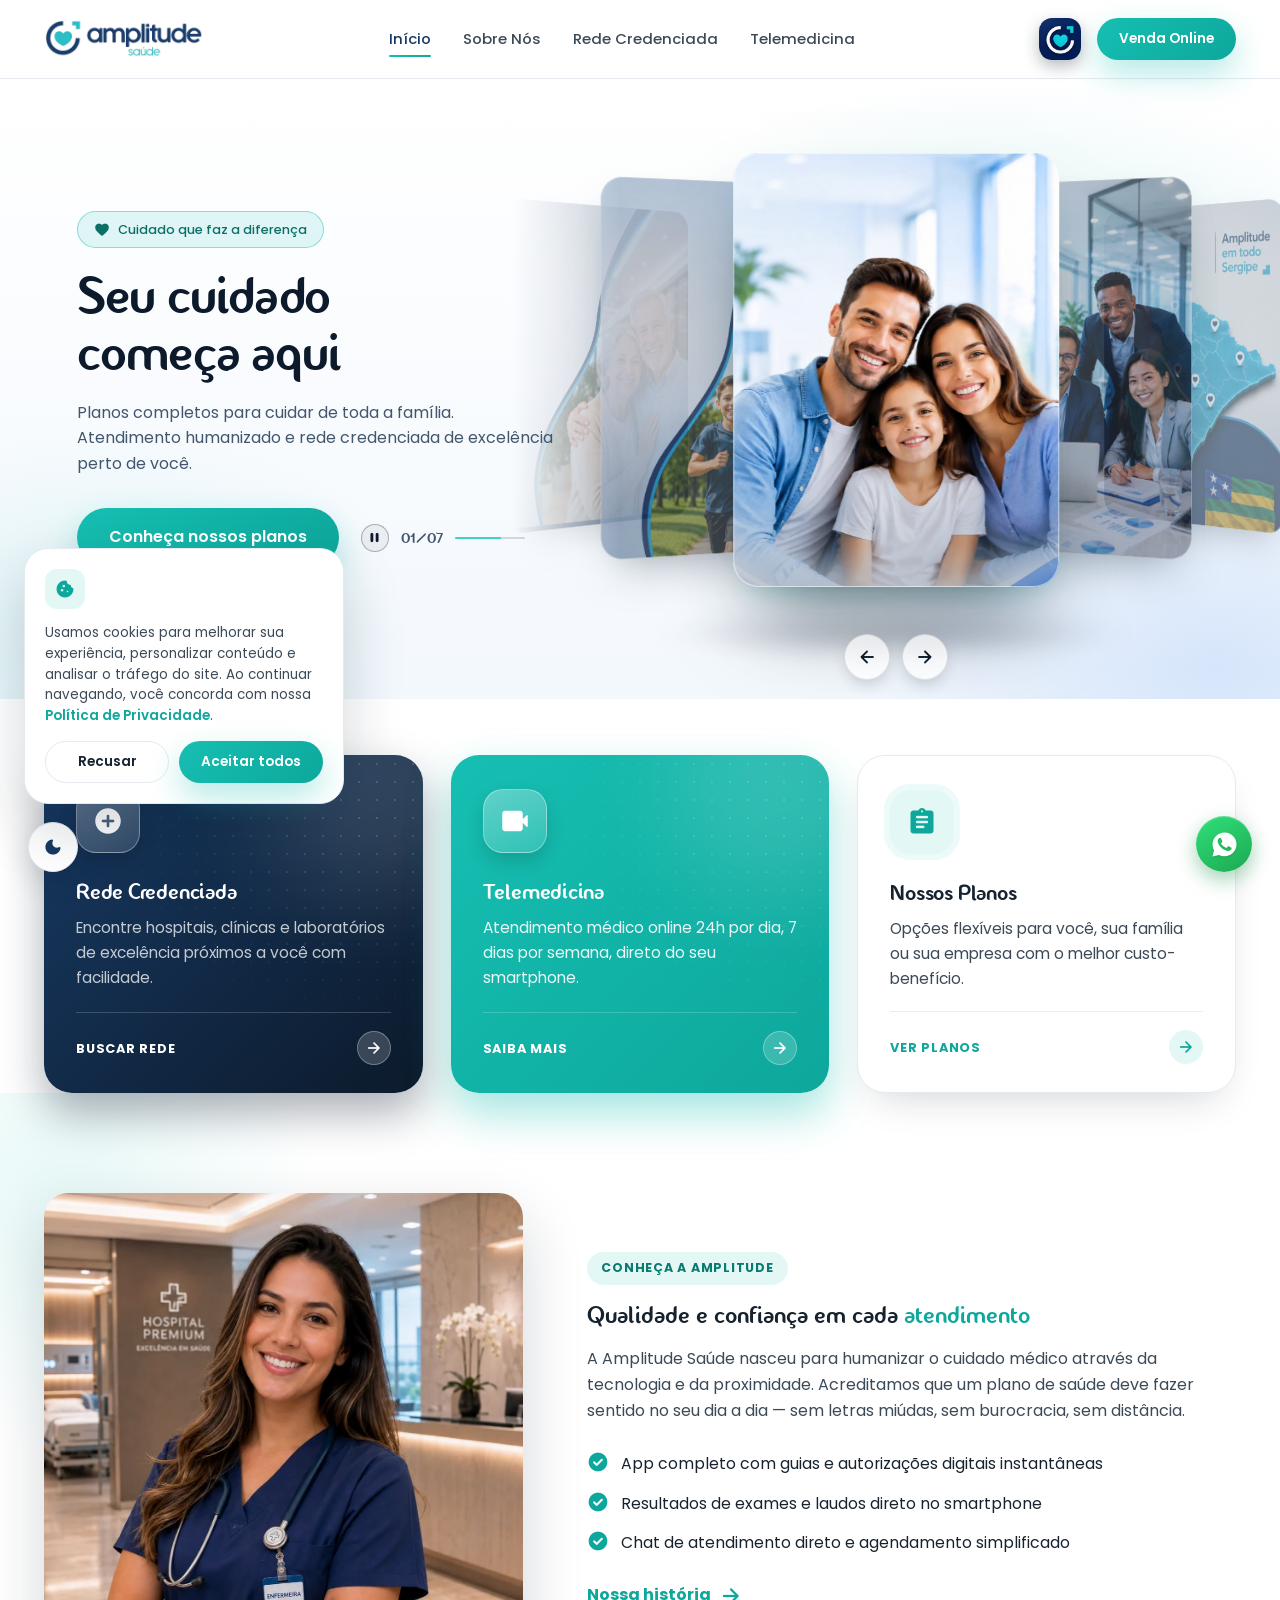
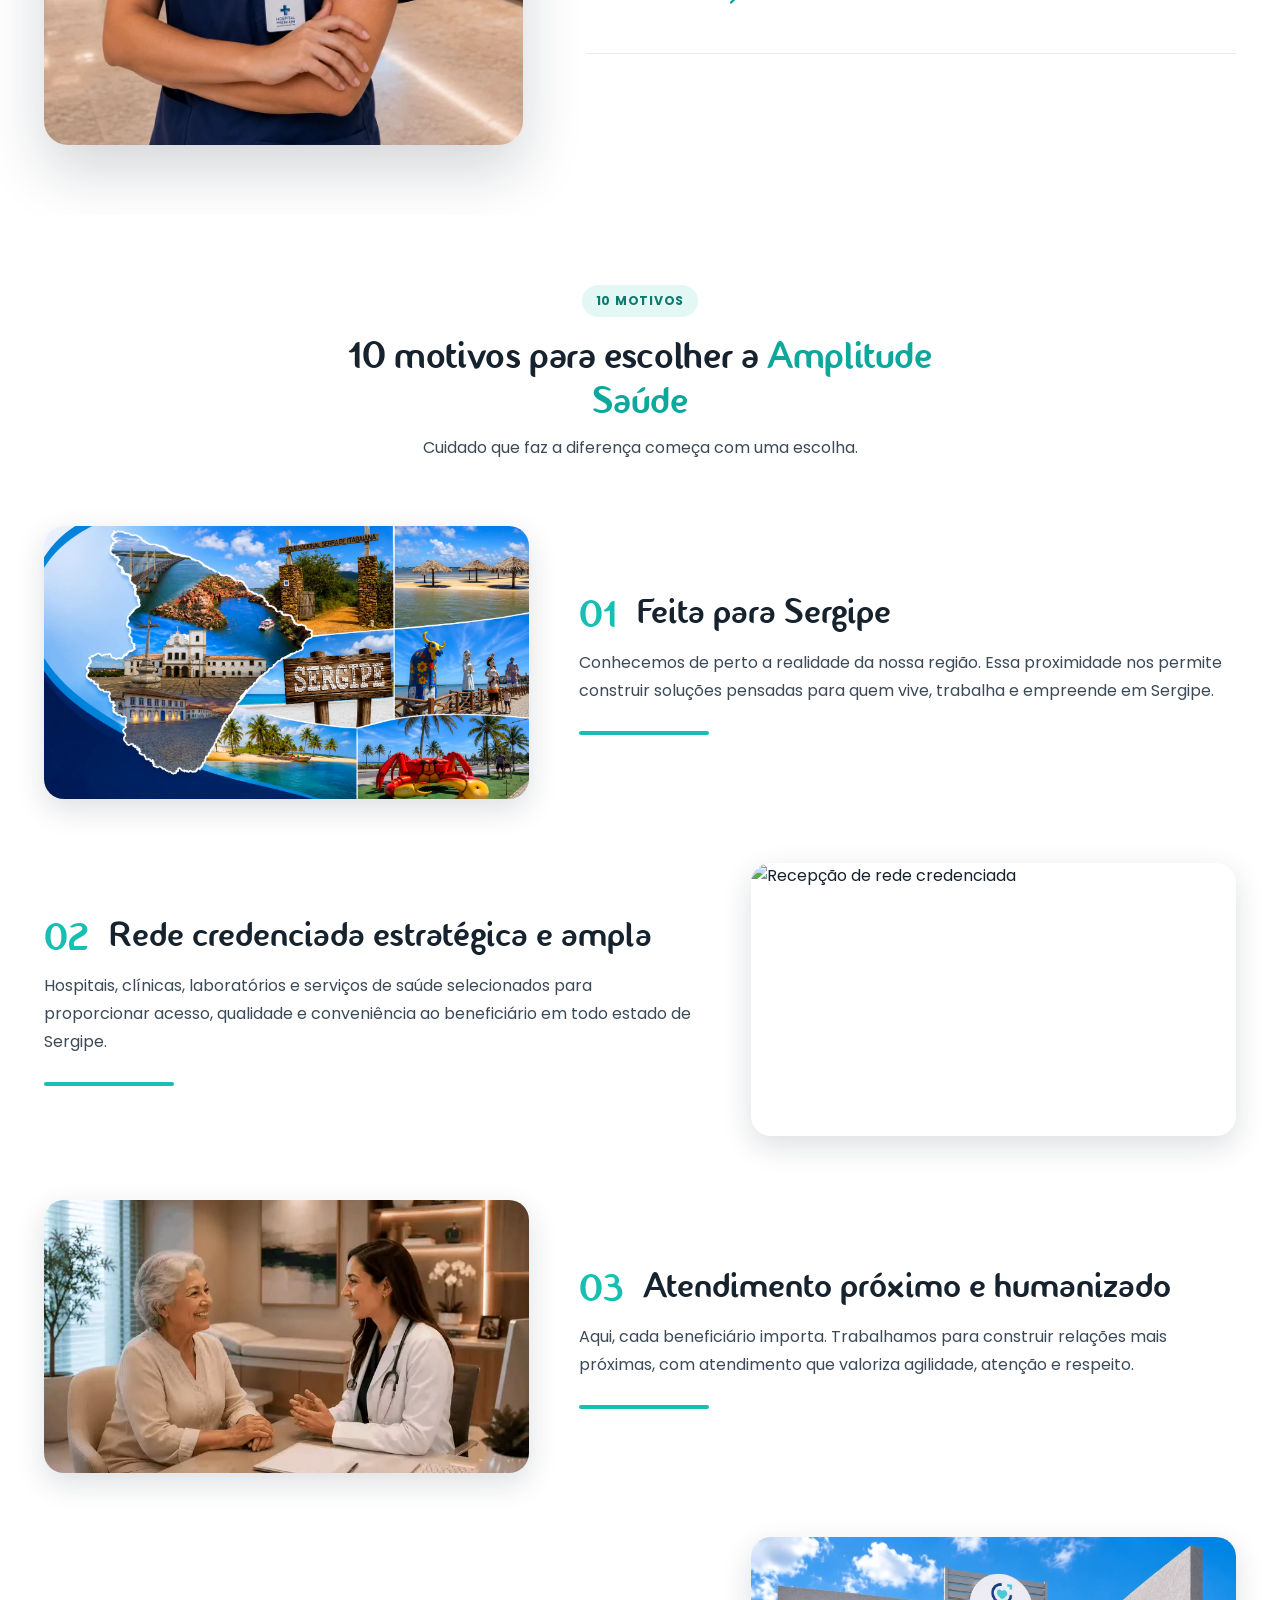
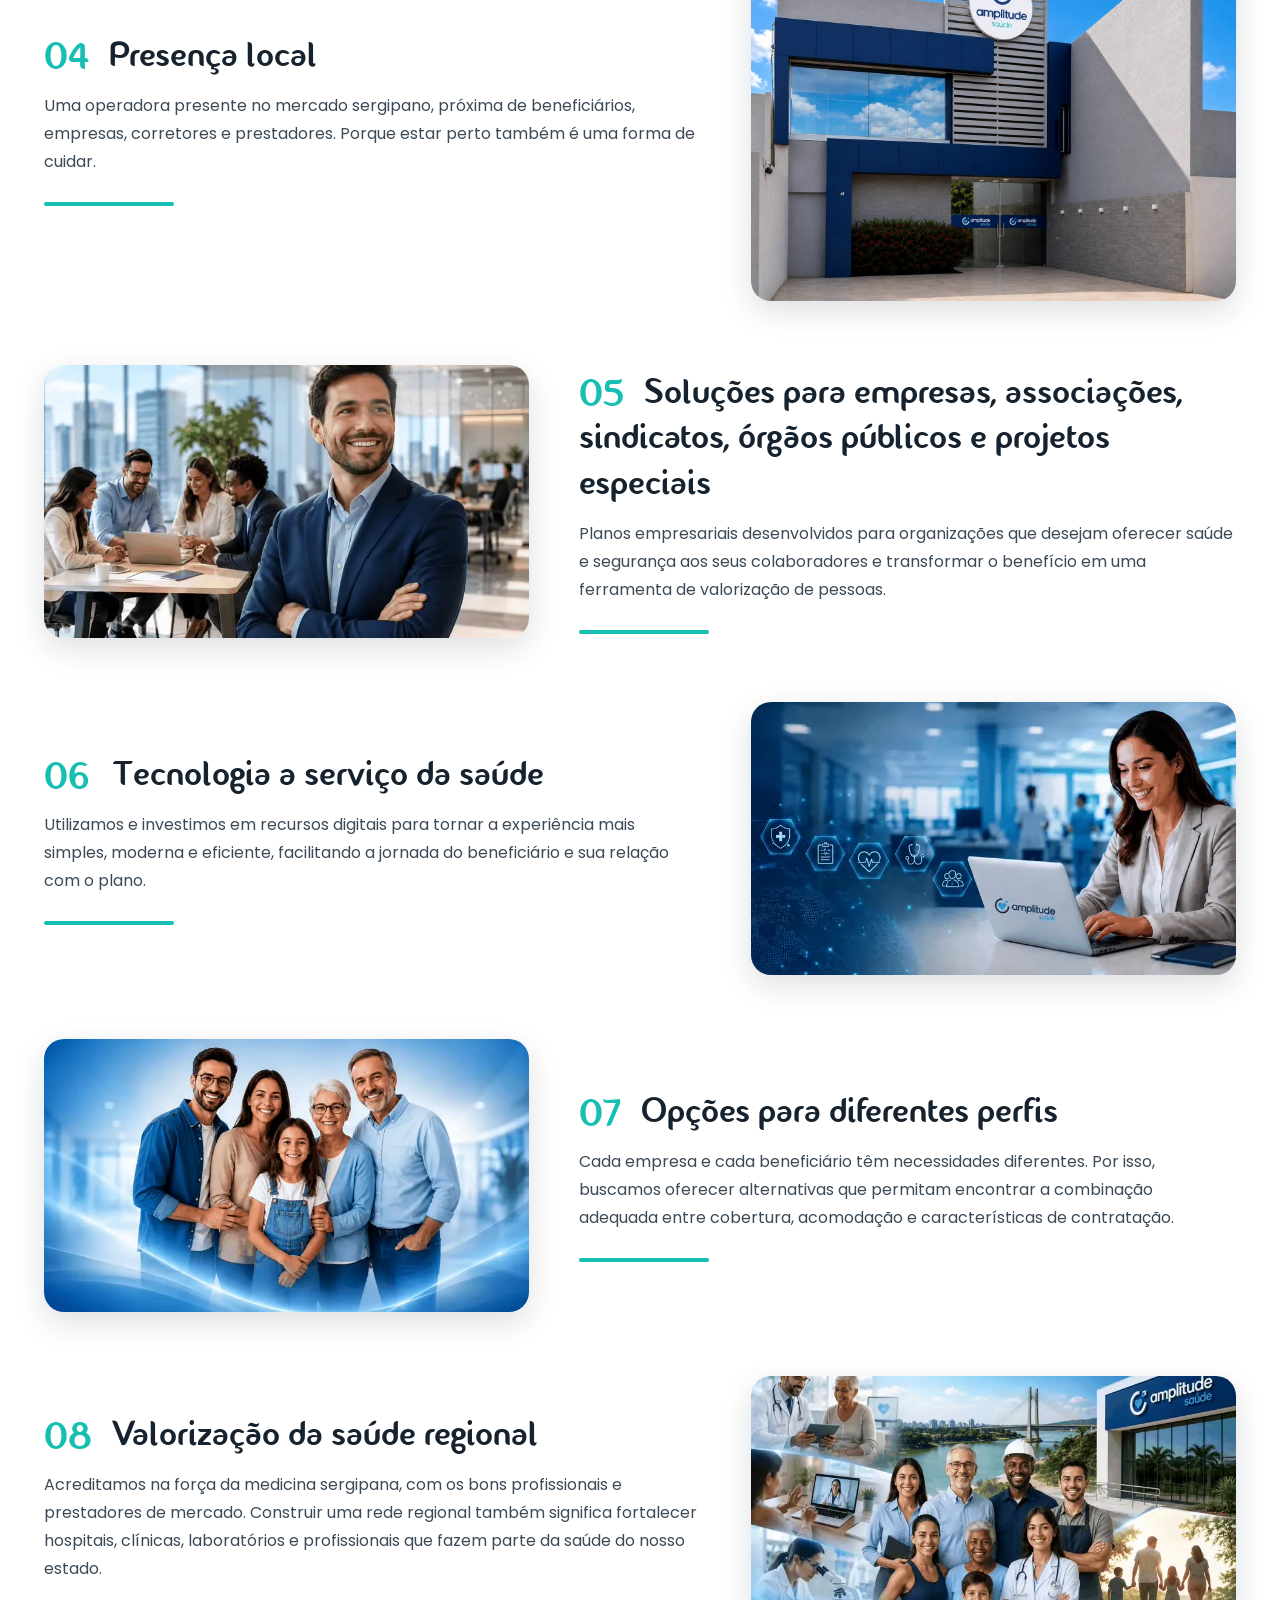
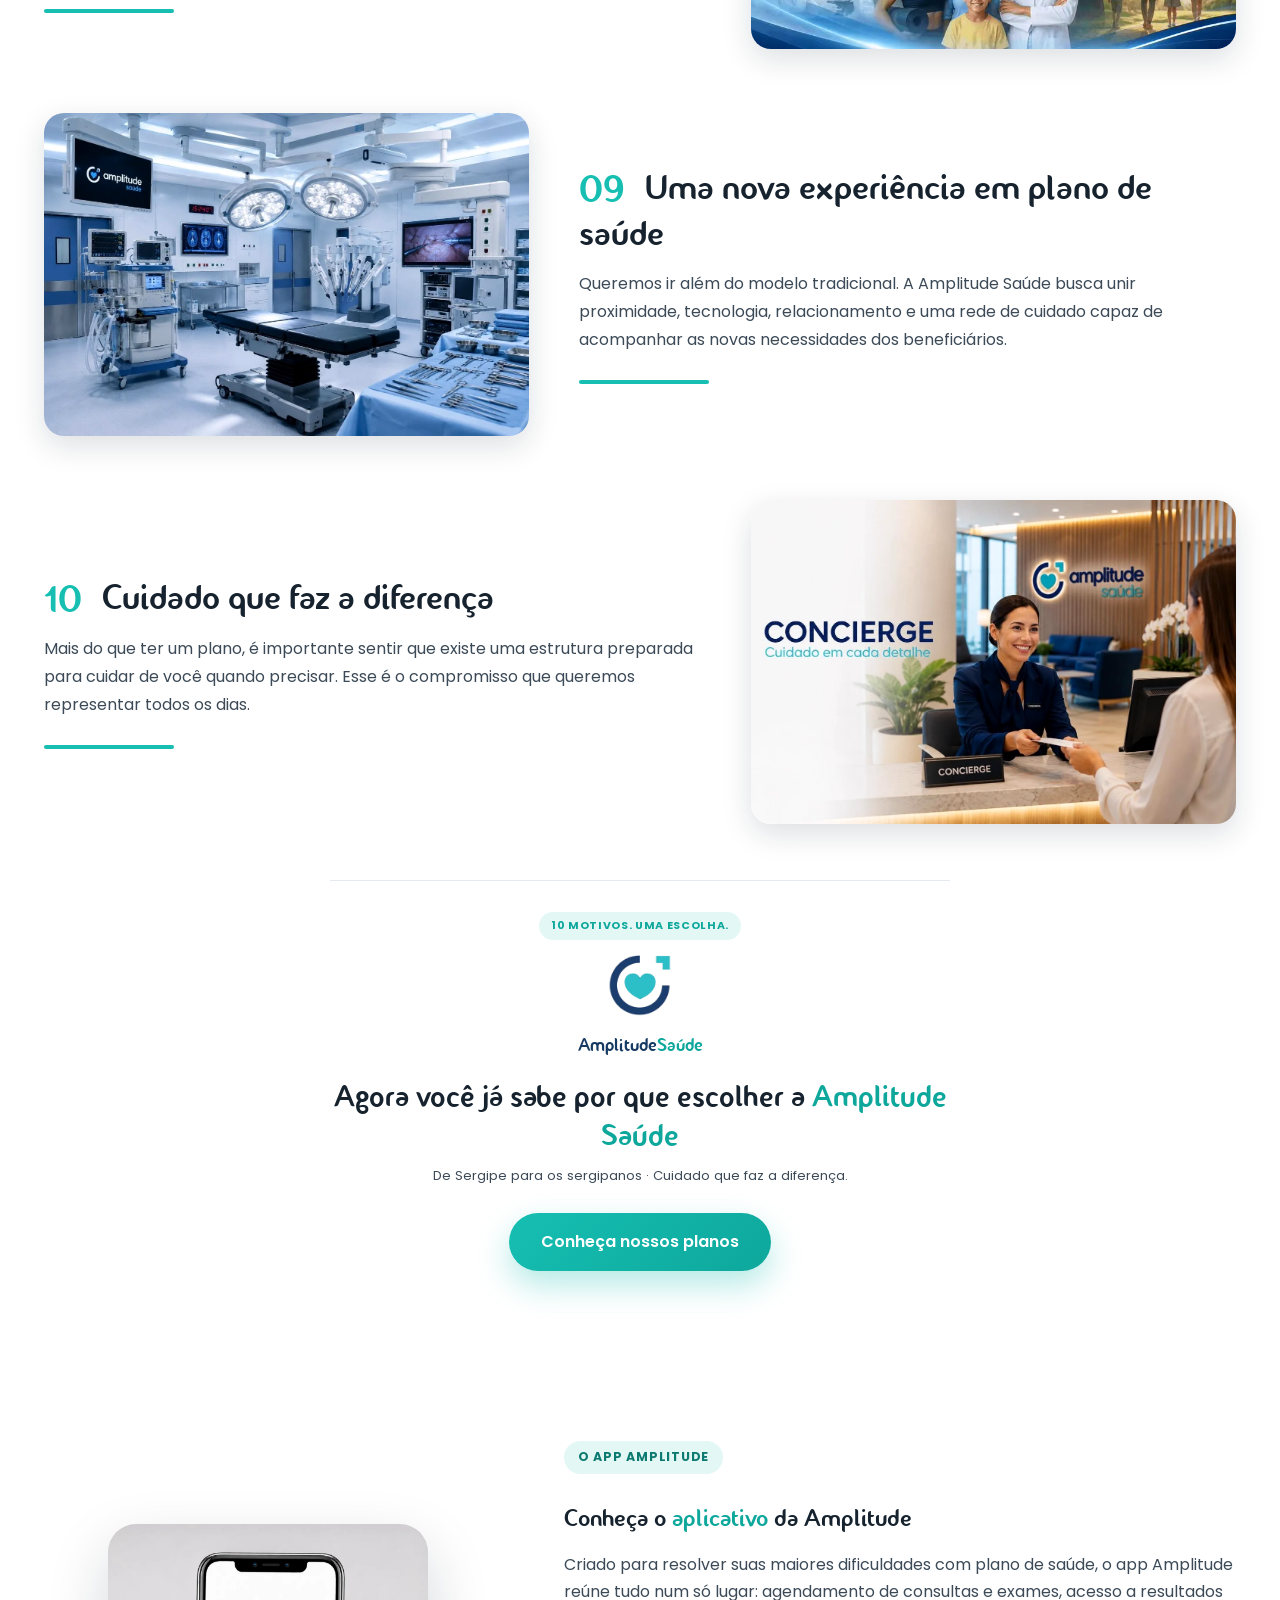
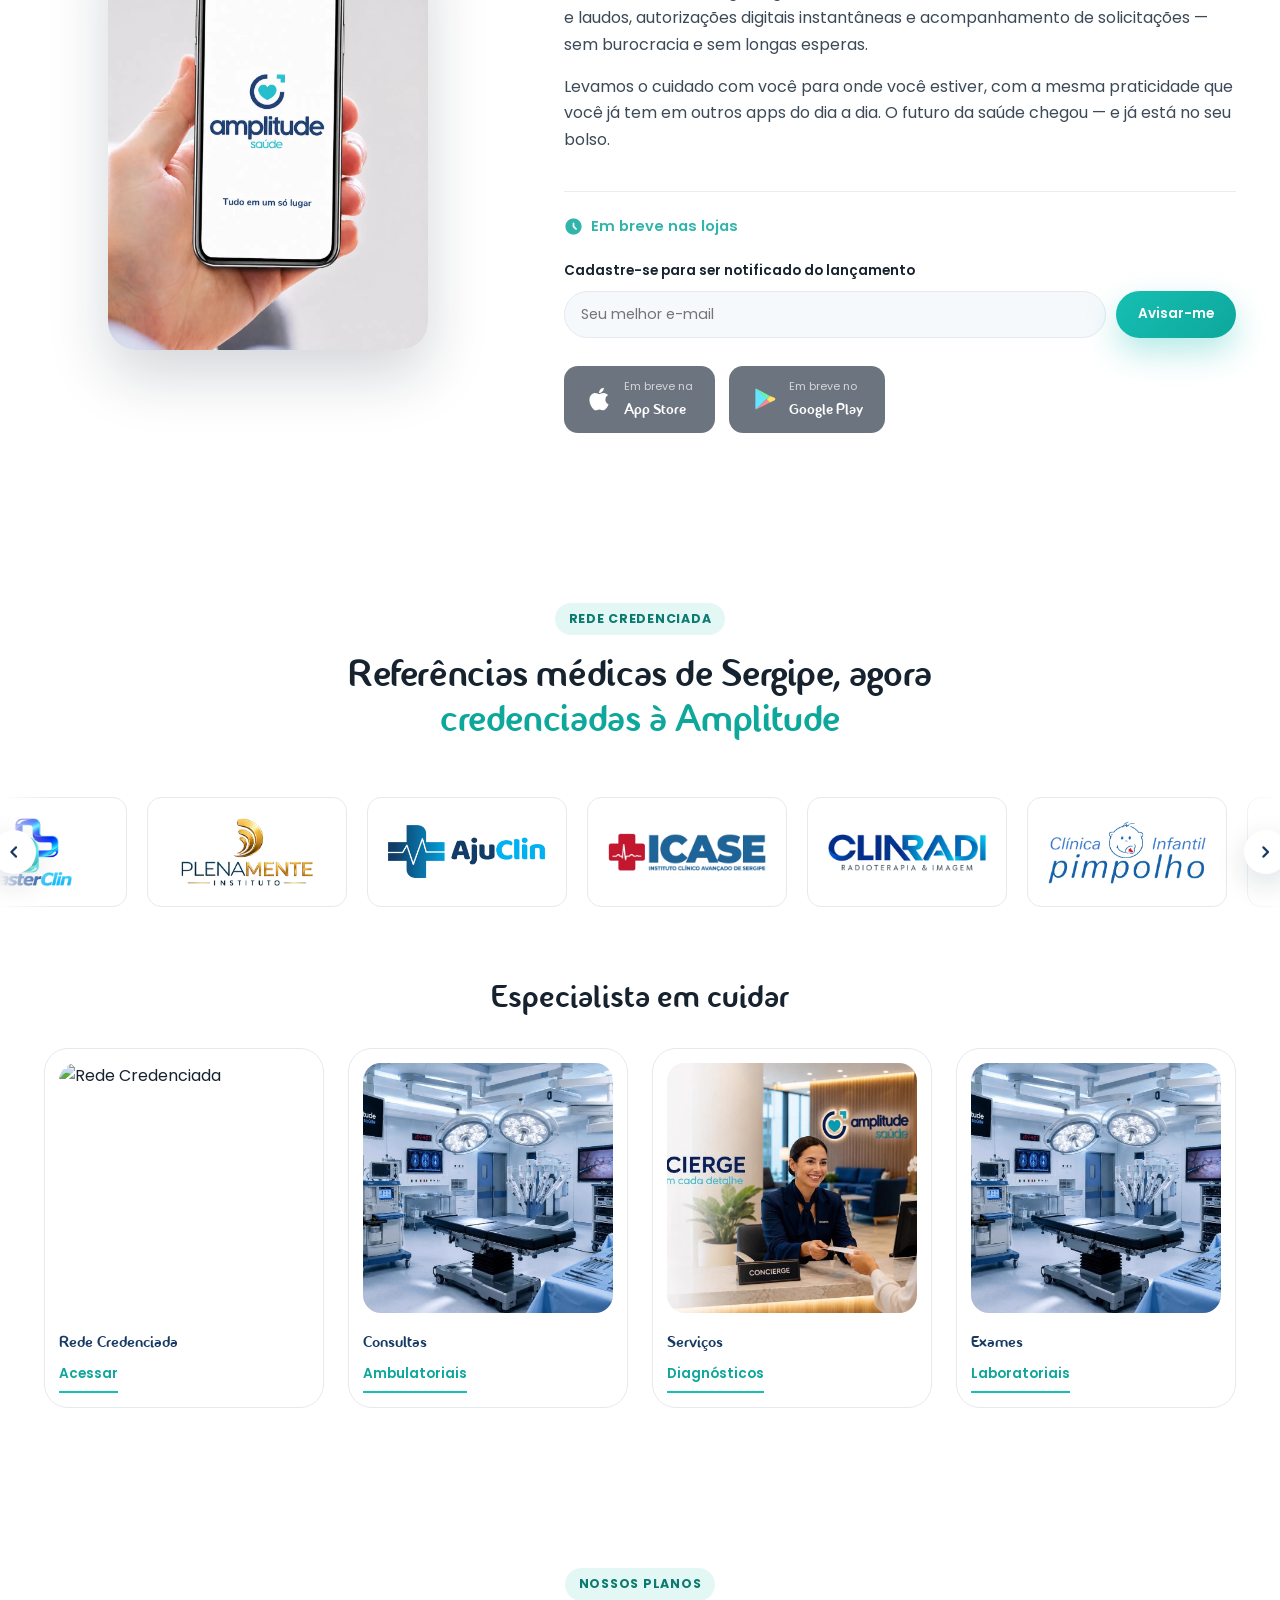
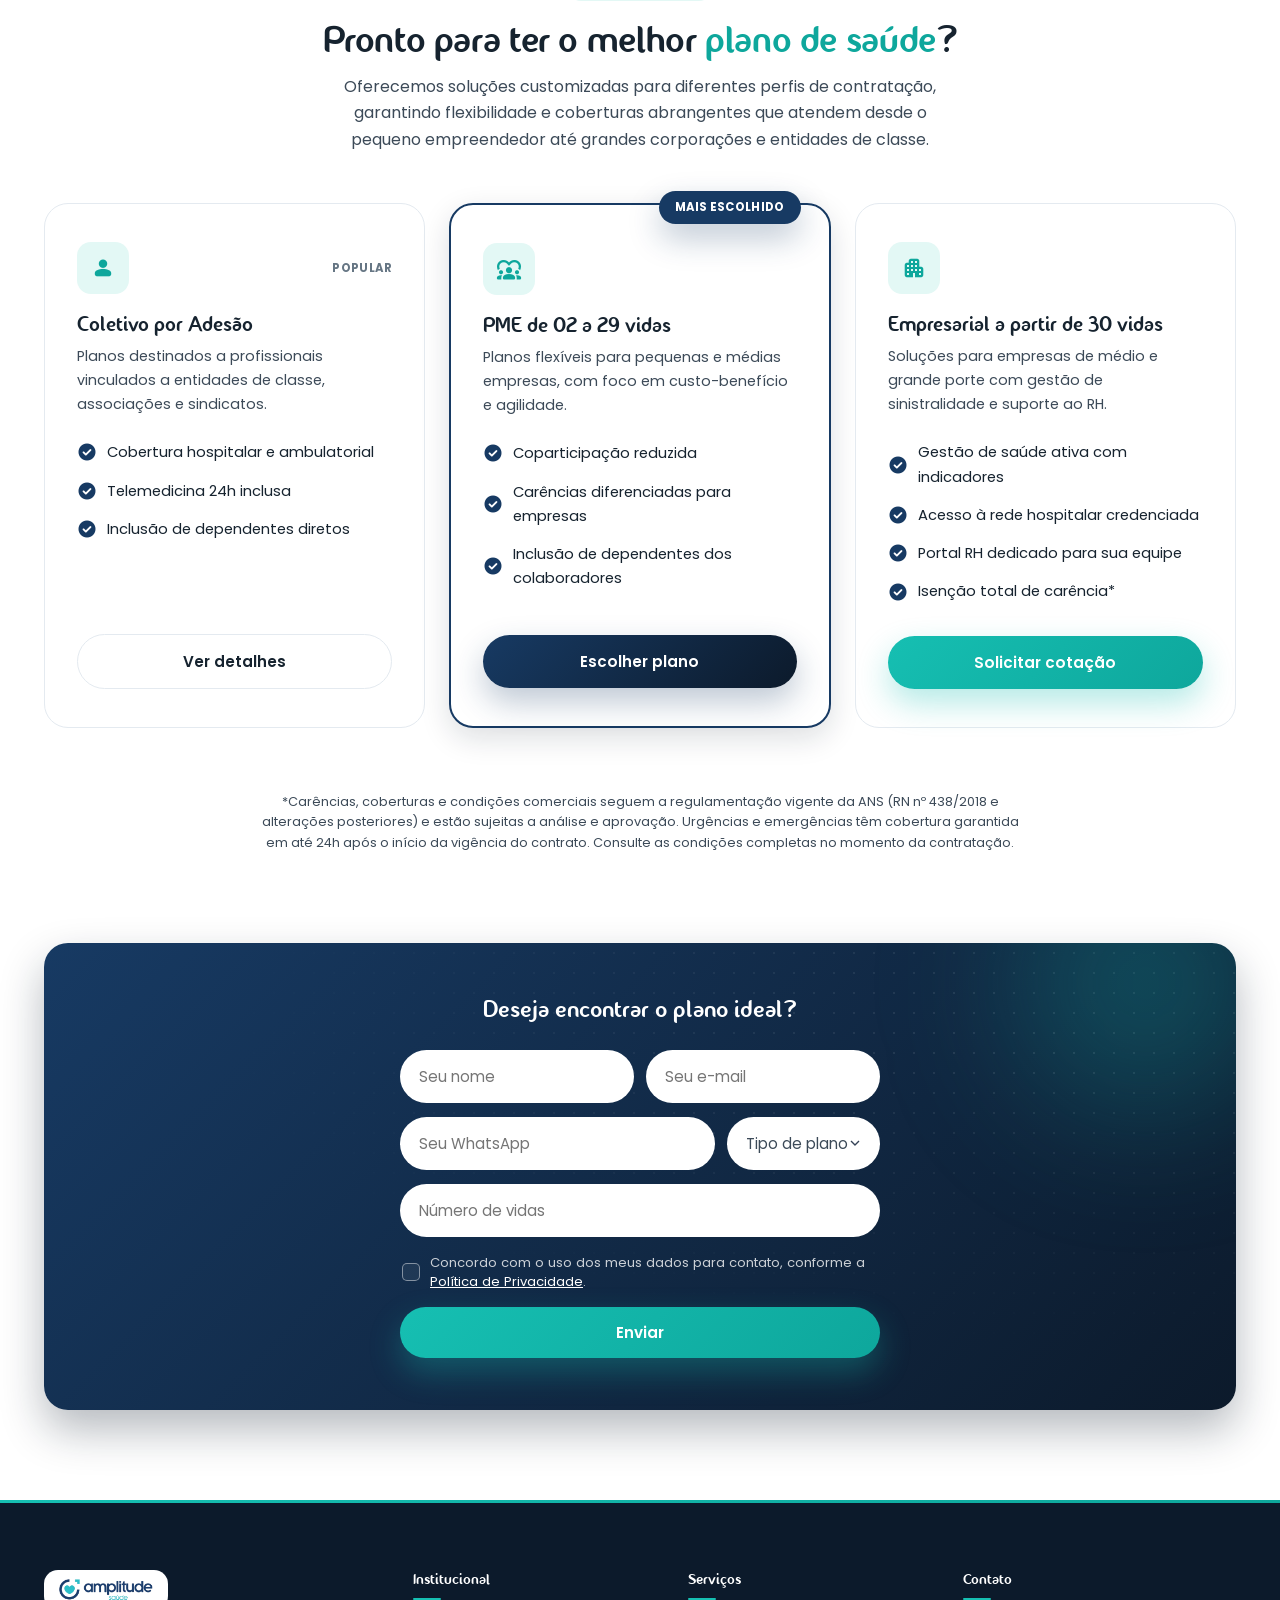
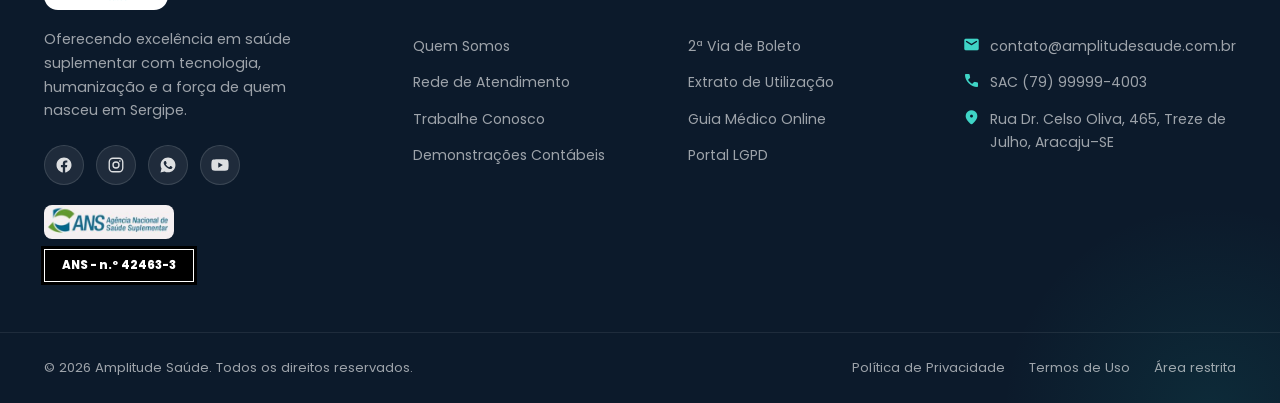
==== commit 1d785510: "Cartões de destaque: remove inclinação 3D e números, mantém brilho e elevação Co-Authored-By: Claude" ====
--- a/index.html
+++ b/index.html
@@ -10,7 +10,7 @@
 <link rel="preconnect" href="https://fonts.gstatic.com" crossorigin>
 <link href="https://fonts.googleapis.com/css2?family=Poppins:wght@400;500;600;700;800&display=swap" rel="stylesheet">
 <link href="https://fonts.googleapis.com/css2?family=Material+Symbols+Rounded:opsz,wght,FILL,GRAD@20..48,300..600,0..1,-50..200" rel="stylesheet">
-<link rel="stylesheet" href="assets/css/style.css?v=96">
+<link rel="stylesheet" href="assets/css/style.css?v=97">
 <link rel="icon" type="image/webp" href="assets/img/brand/logo-icon.webp">
 </head>
 <body class="is-loading">
--- a/assets/css/style.css
+++ b/assets/css/style.css
@@ -1525,3 +1525,13 @@
 @media(hover:none),(prefers-reduced-motion:reduce){.feature-card{transform:none !important;}}
 .features{margin-top:0;padding-top:56px;}
 @media(max-width:860px){.features{margin-top:0;padding-top:36px;}}
+
+/* v2 — limpo: sem inclinação 3D, sem números, só elevação e brilho suave */
+.features-grid{perspective:none;}
+.feature-card,.feature-card:hover{transform:none !important;transform-style:flat;will-change:auto;}
+.feature-card{transition:box-shadow .35s,translate .35s;}
+.feature-card:hover{translate:0 -8px;}
+.feature-card .feature-num{display:none;}
+.feature-icon,.feature-card h3{transform:none;}
+.feature-icon{width:64px;height:64px;margin-bottom:26px;}
+.feature-card{min-height:310px;padding:34px 32px 28px;}
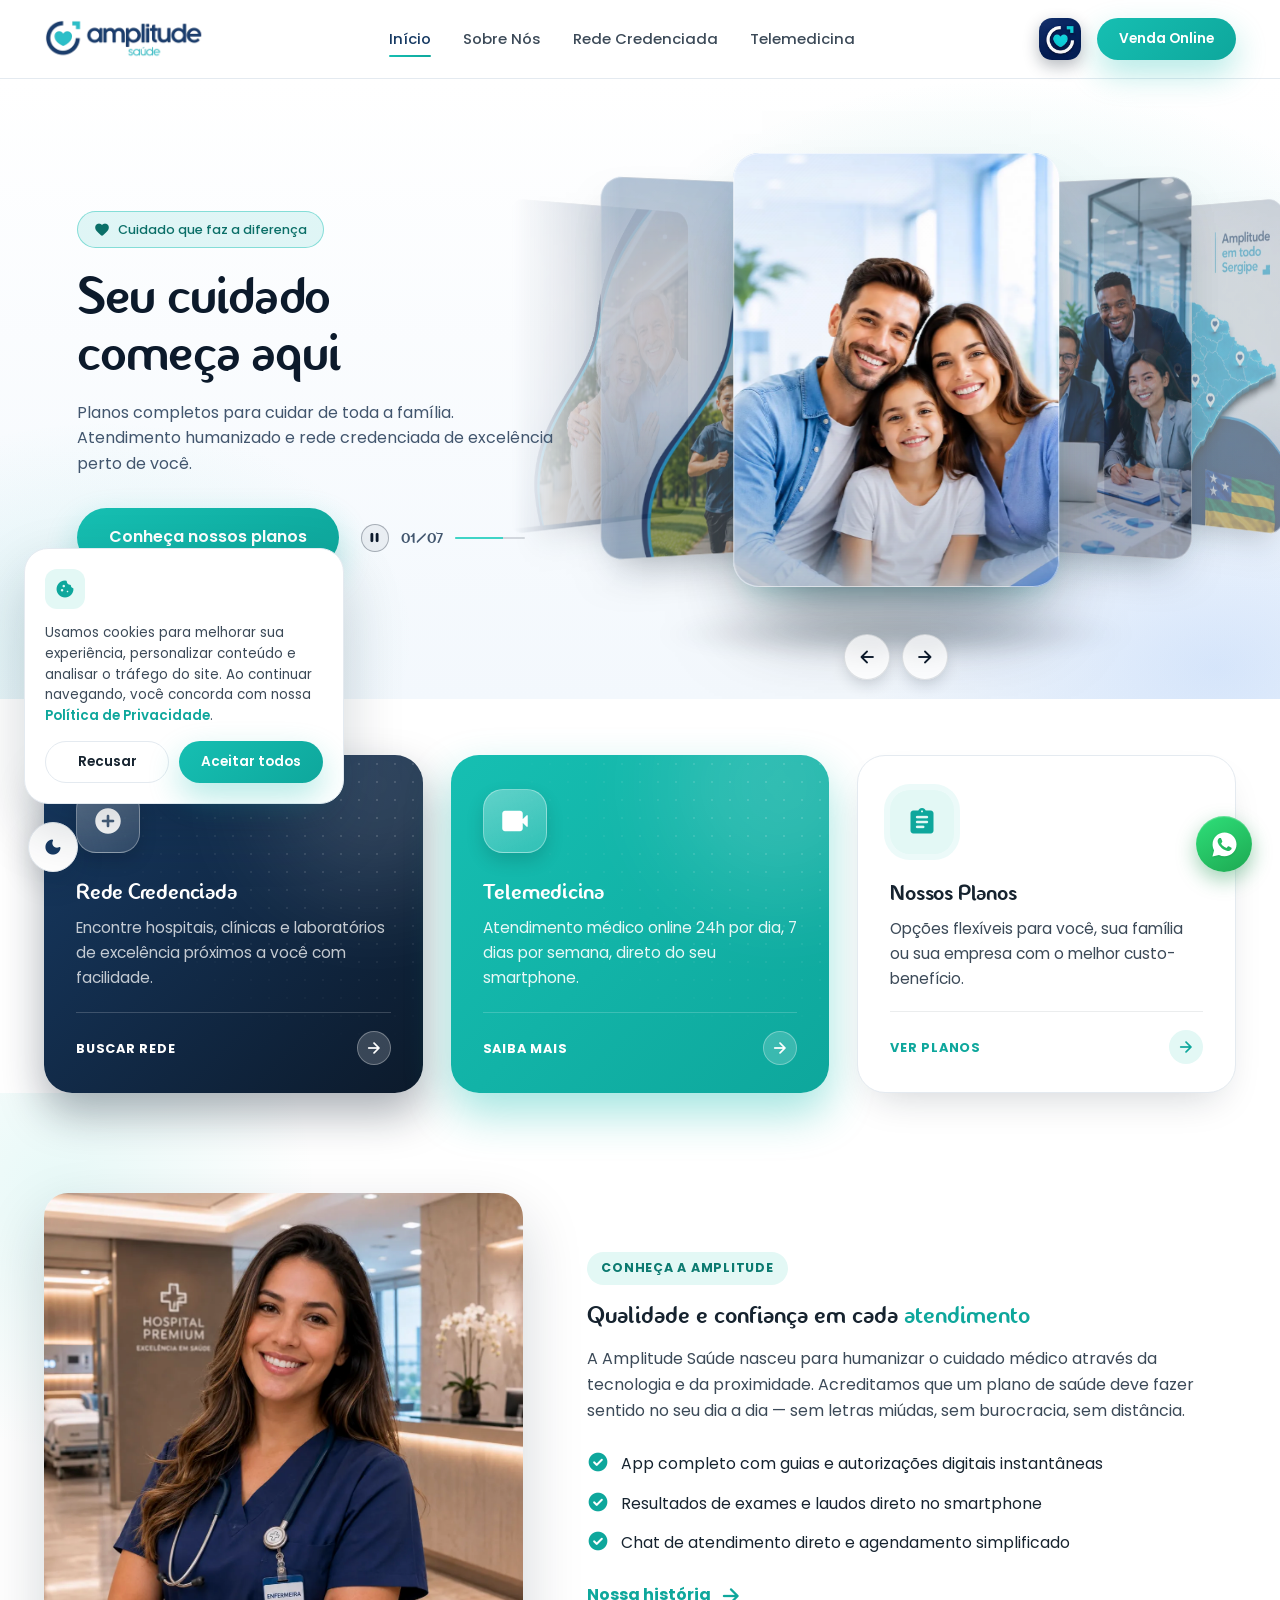
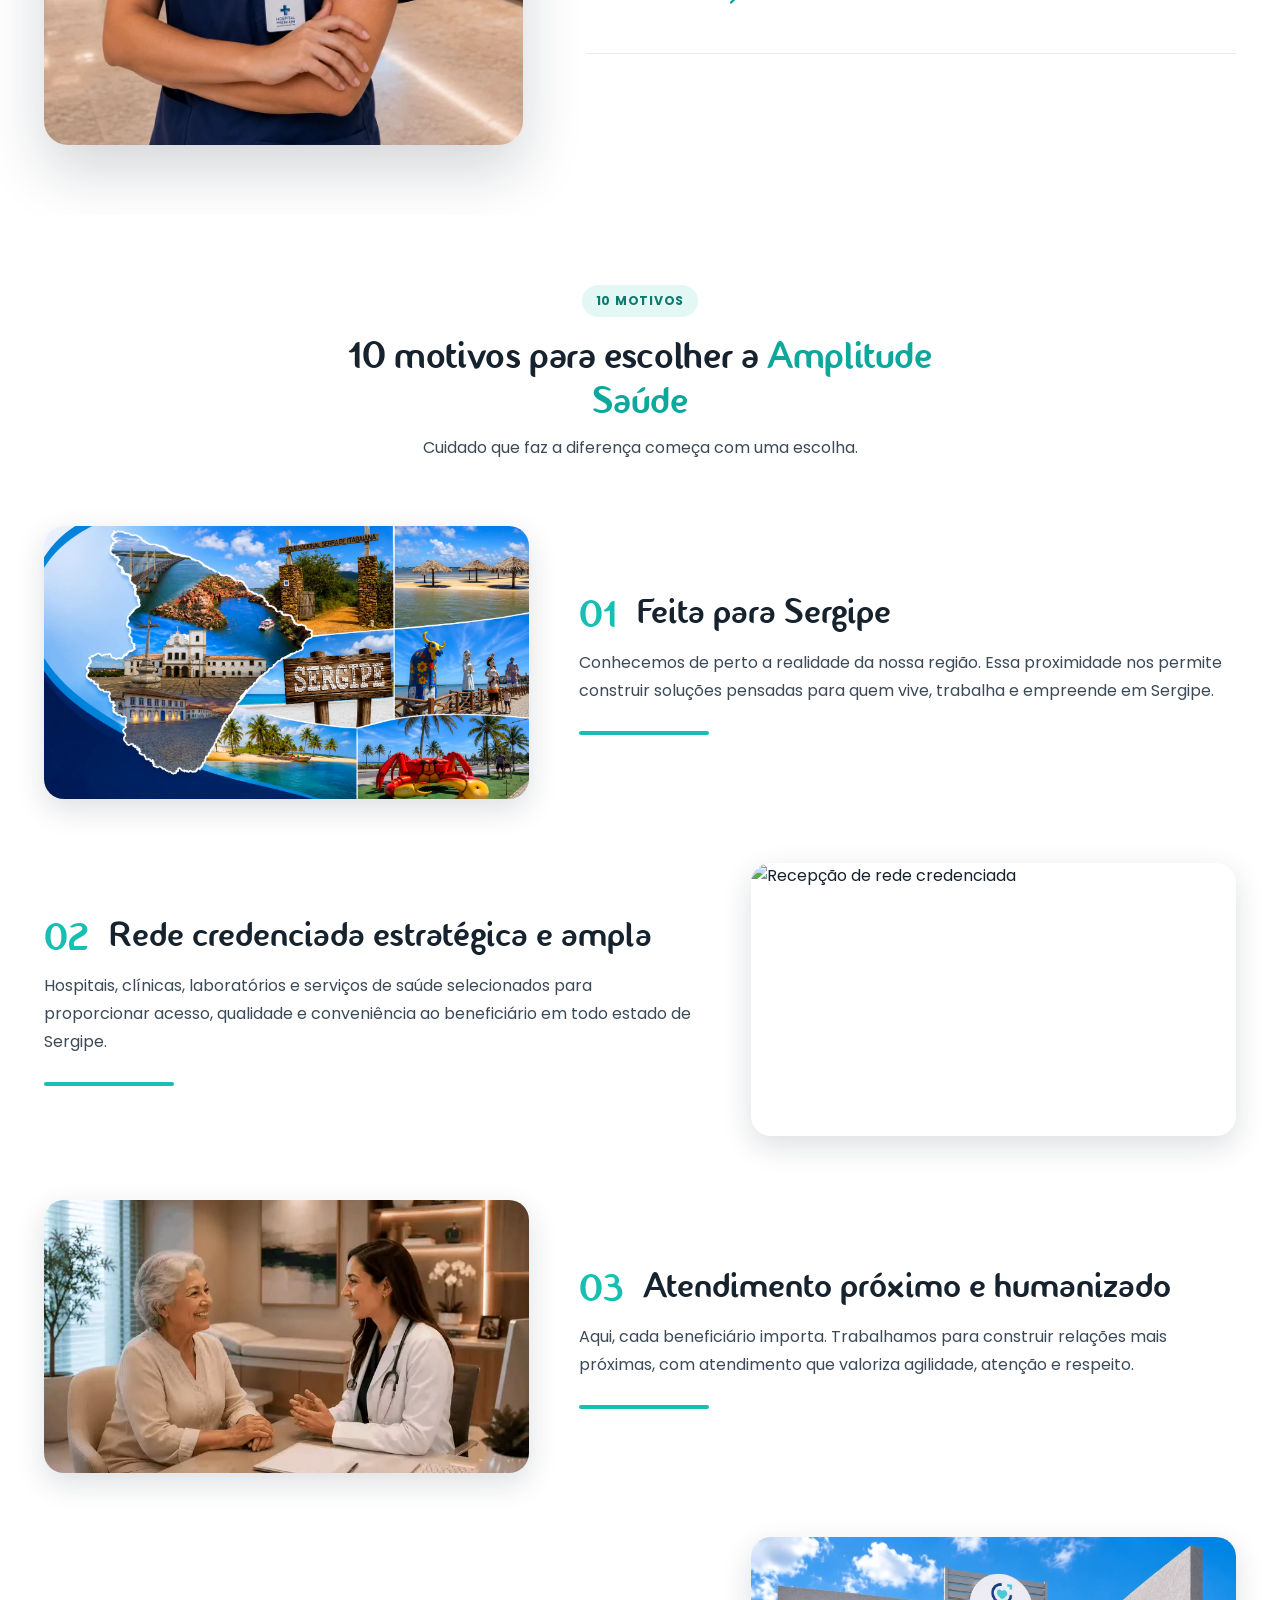
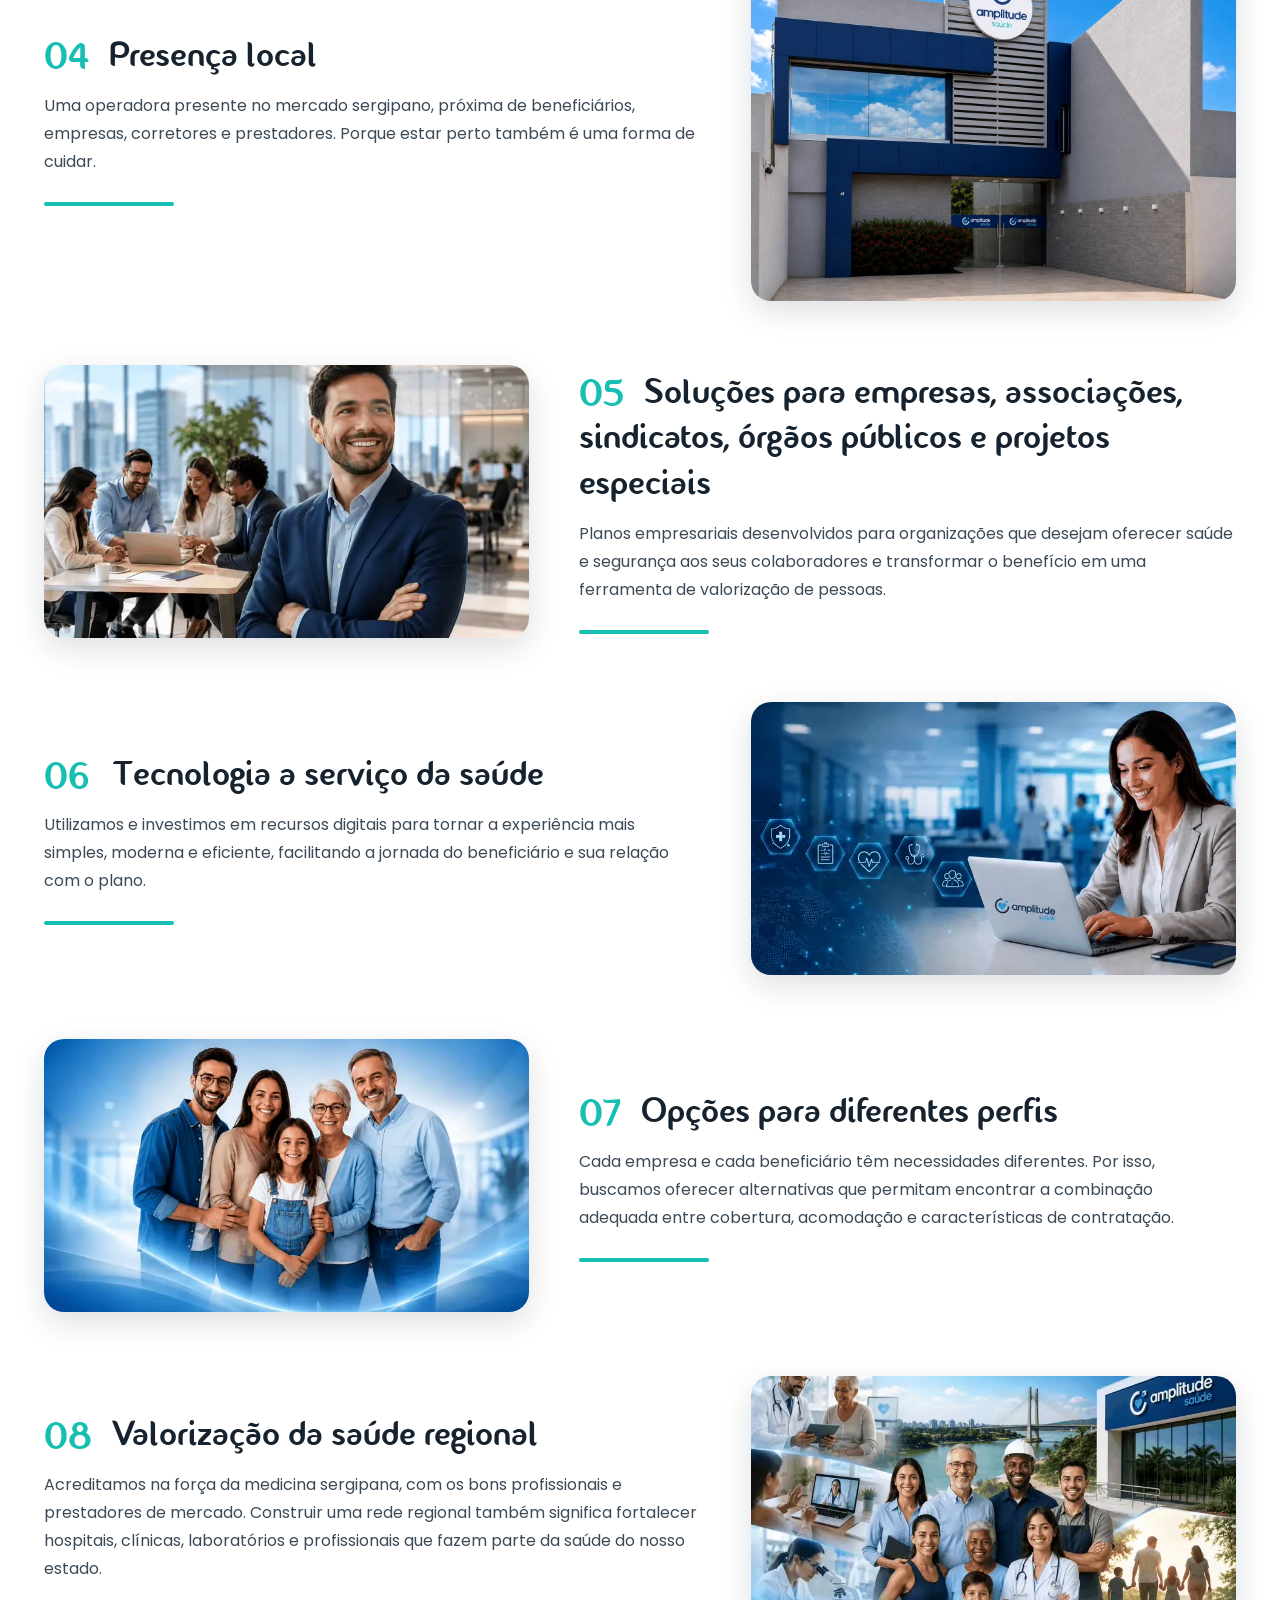
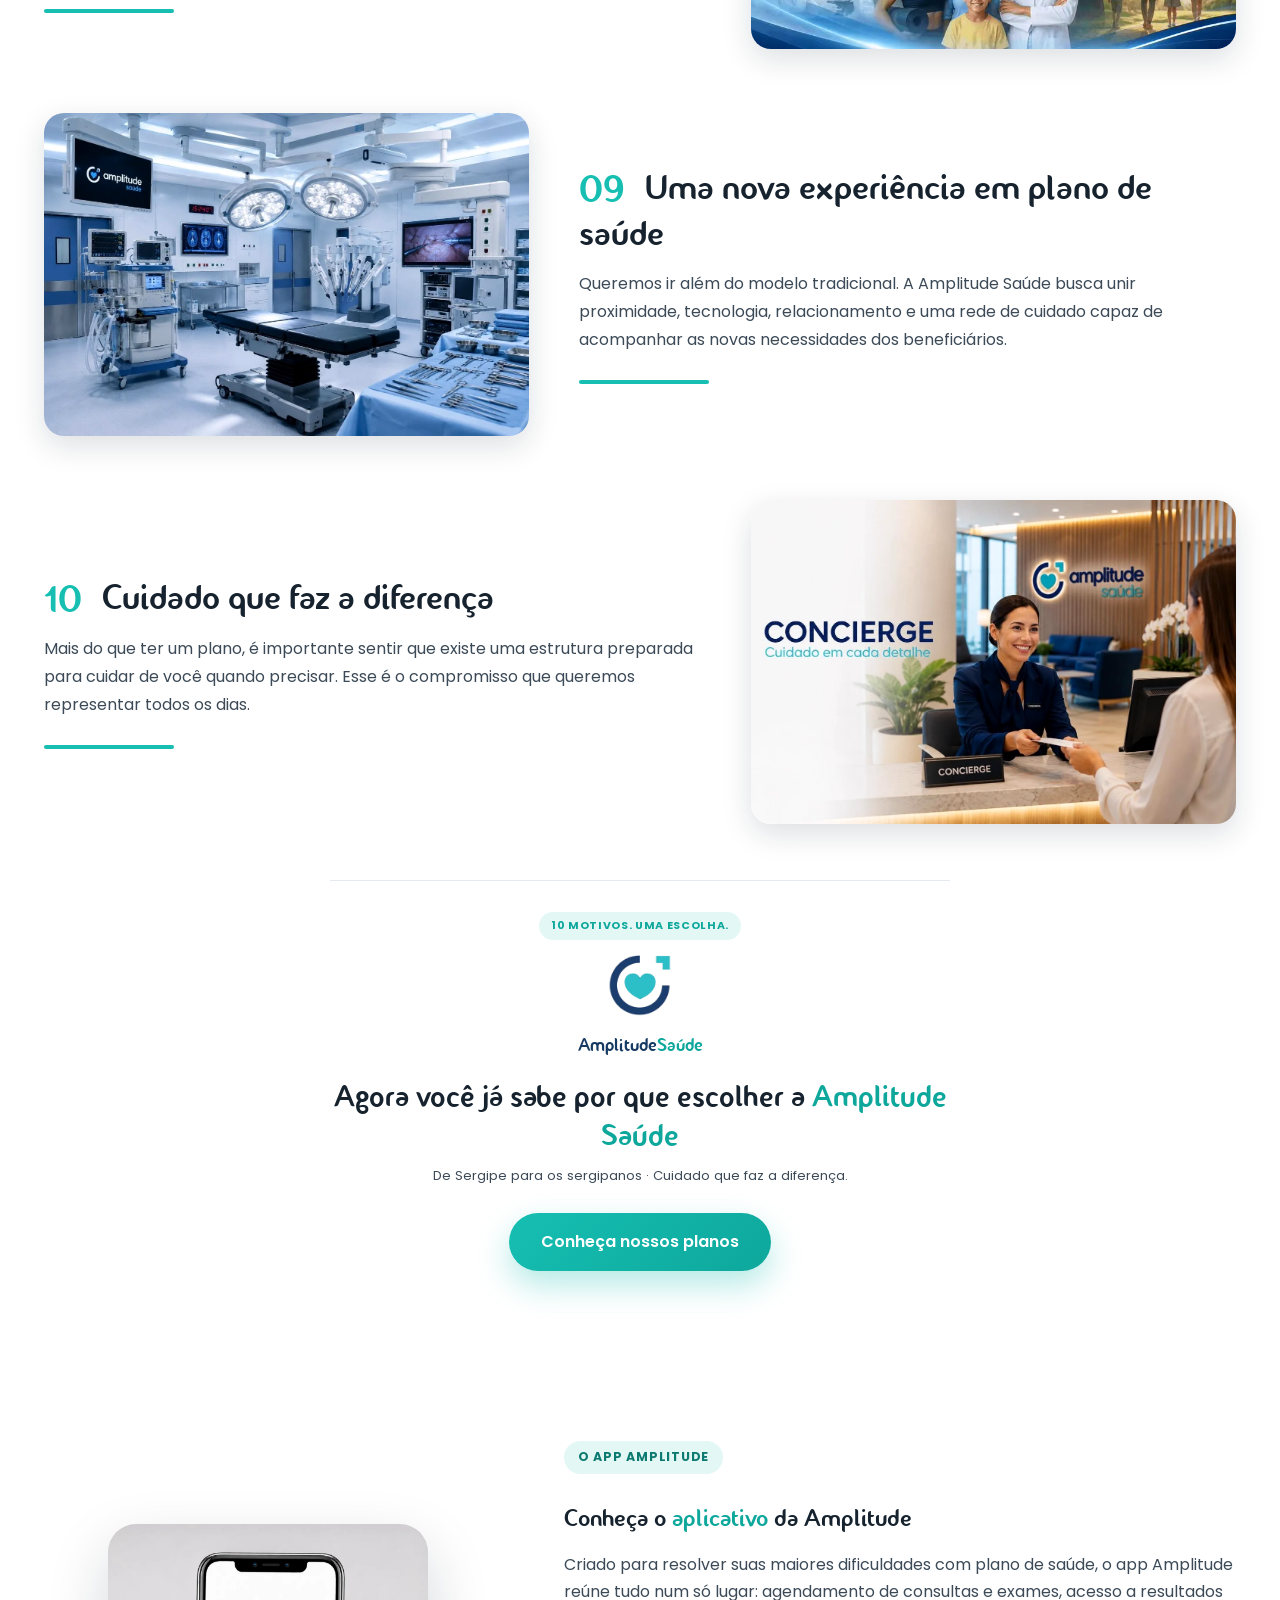
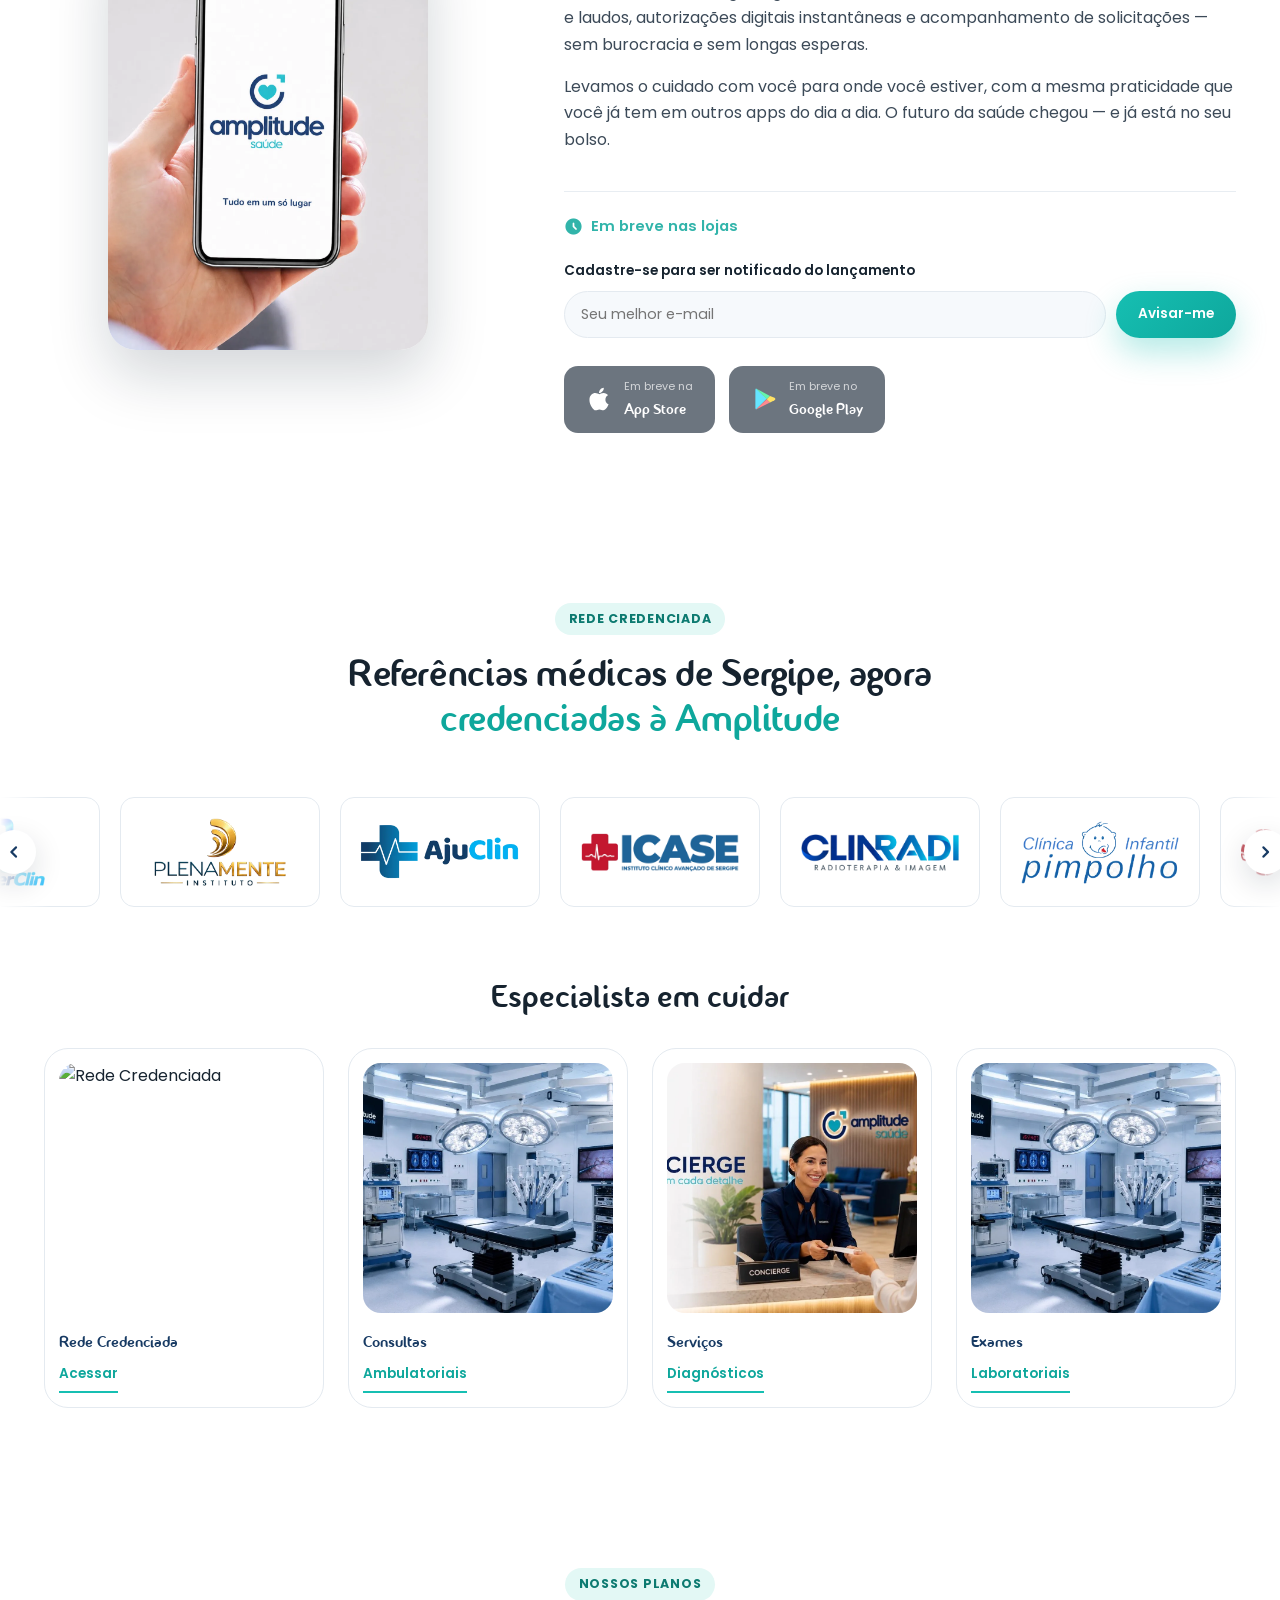
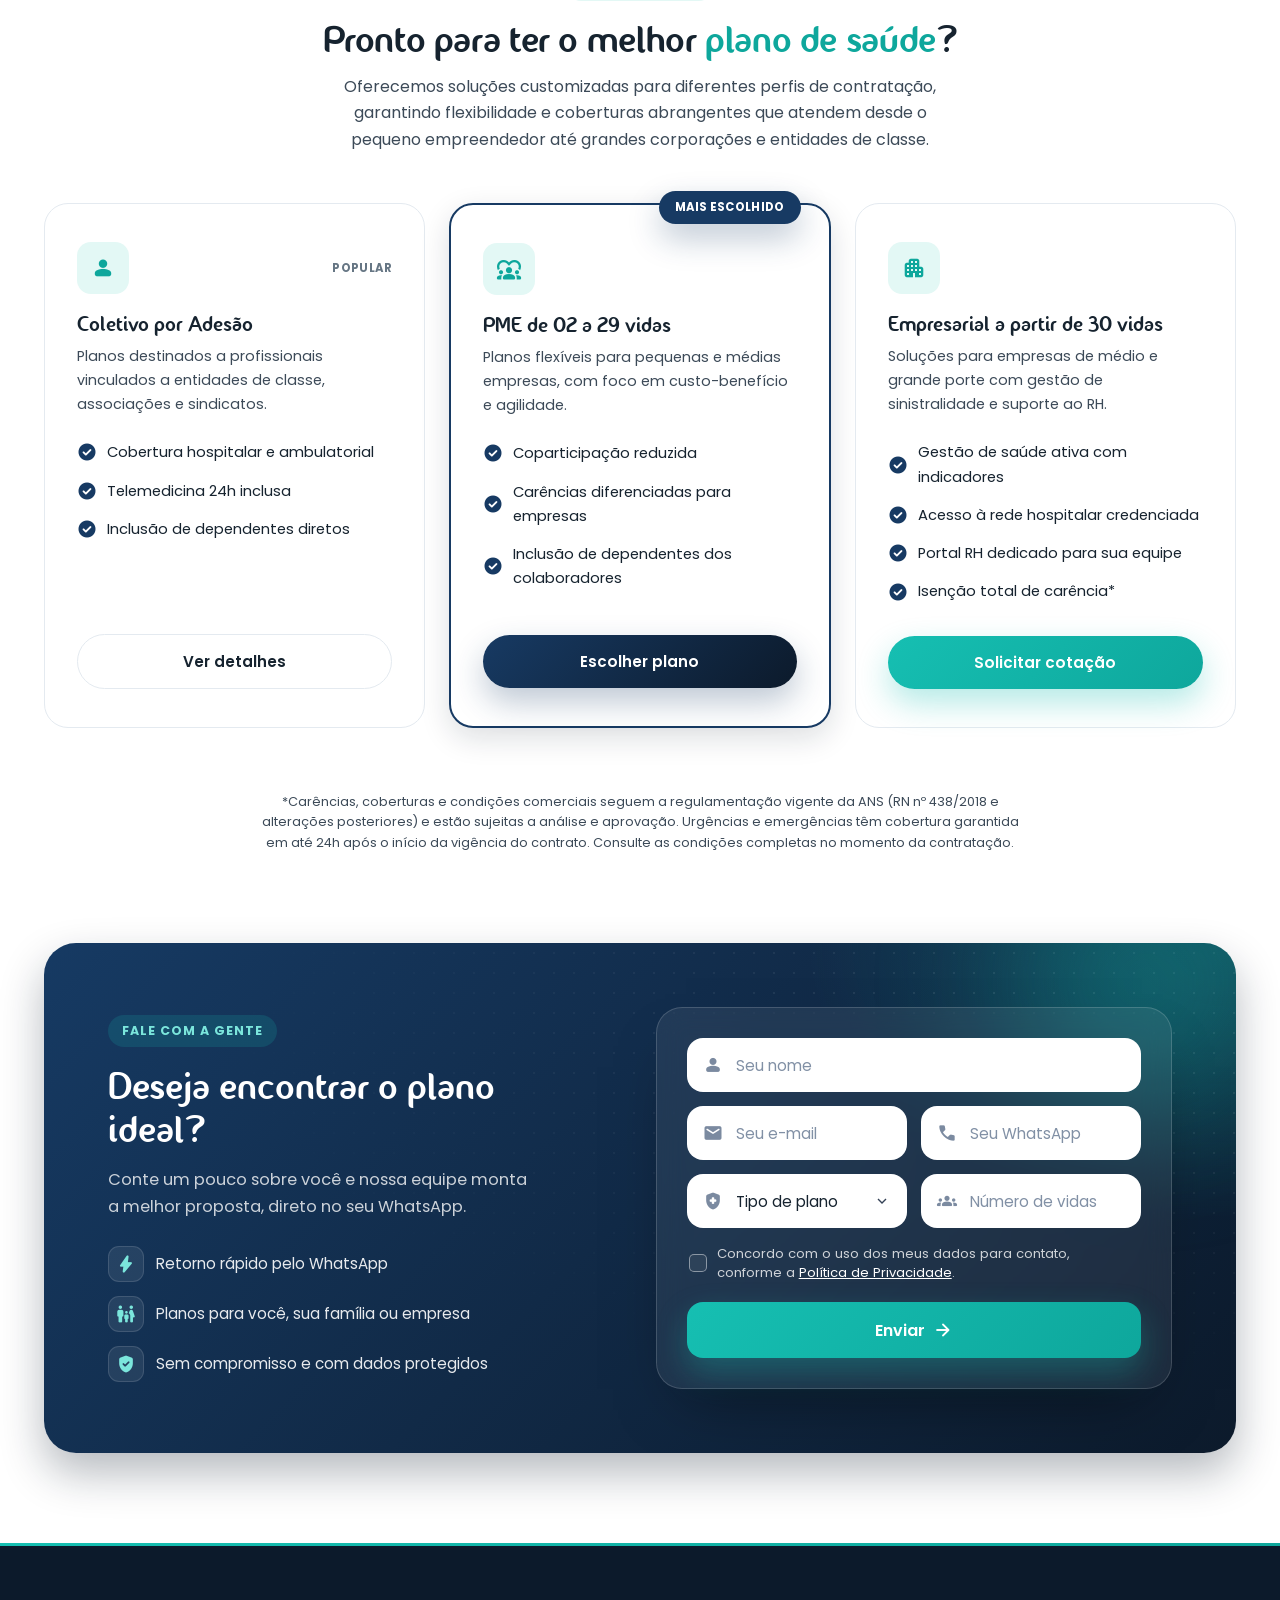
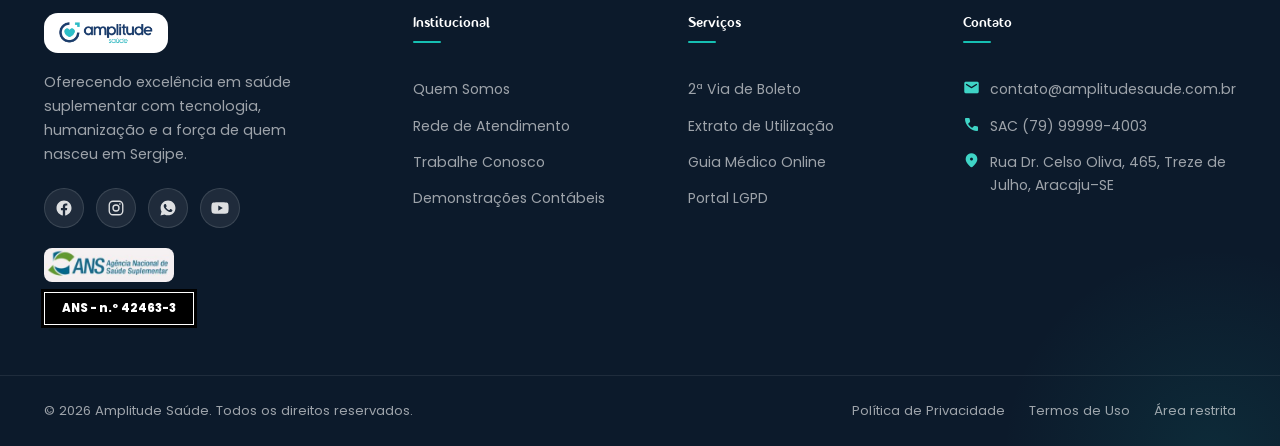
==== commit 837a5d4e: "Formulário de contato: layout em duas colunas, painel de vidro, campos com ícones Co-Authored-By: Cl" ====
--- a/index.html
+++ b/index.html
@@ -10,7 +10,7 @@
 <link rel="preconnect" href="https://fonts.gstatic.com" crossorigin>
 <link href="https://fonts.googleapis.com/css2?family=Poppins:wght@400;500;600;700;800&display=swap" rel="stylesheet">
 <link href="https://fonts.googleapis.com/css2?family=Material+Symbols+Rounded:opsz,wght,FILL,GRAD@20..48,300..600,0..1,-50..200" rel="stylesheet">
-<link rel="stylesheet" href="assets/css/style.css?v=97">
+<link rel="stylesheet" href="assets/css/style.css?v=99">
 <link rel="icon" type="image/webp" href="assets/img/brand/logo-icon.webp">
 </head>
 <body class="is-loading">
@@ -445,32 +445,43 @@
       <div class="lead-strip-inner reveal">
         <div class="lead-strip-grid"></div>
         <div class="lead-strip-blob"></div>
-        <h2>Deseja encontrar o plano ideal?</h2>
+        <div class="lead-copy">
+          <span class="lead-kicker">Fale com a gente</span>
+          <h2>Deseja encontrar o plano ideal?</h2>
+          <p class="lead-sub">Conte um pouco sobre você e nossa equipe monta a melhor proposta, direto no seu WhatsApp.</p>
+          <ul class="lead-perks">
+            <li><span class="material-symbols-rounded">bolt</span>Retorno rápido pelo WhatsApp</li>
+            <li><span class="material-symbols-rounded">family_restroom</span>Planos para você, sua família ou empresa</li>
+            <li><span class="material-symbols-rounded">verified_user</span>Sem compromisso e com dados protegidos</li>
+          </ul>
+        </div>
+        <div class="lead-panel">
         <form class="lead-form lead-form-grid" id="leadForm" novalidate>
-          <div class="lead-form-row">
-            <input type="text" id="leadNome" name="nome" placeholder="Seu nome" required>
-            <input type="email" id="leadEmail" name="email" placeholder="Seu e-mail" required>
+          <div class="lead-form-row lf-full">
+            <div class="lf-field"><span class="material-symbols-rounded lf-ic">person</span><input type="text" id="leadNome" name="nome" placeholder="Seu nome" autocomplete="name" required></div>
           </div>
           <div class="lead-form-row">
-            <input type="tel" id="leadWhats" name="whatsapp" placeholder="Seu WhatsApp" required>
-            <select id="leadTipoPlano" name="tipoPlano" required>
+            <div class="lf-field"><span class="material-symbols-rounded lf-ic">mail</span><input type="email" id="leadEmail" name="email" placeholder="Seu e-mail" autocomplete="email" required></div>
+            <div class="lf-field"><span class="material-symbols-rounded lf-ic">call</span><input type="tel" id="leadWhats" name="whatsapp" placeholder="Seu WhatsApp" autocomplete="off" required></div>
+          </div>
+          <div class="lead-form-row">
+            <div class="lf-field"><span class="material-symbols-rounded lf-ic">health_and_safety</span><select id="leadTipoPlano" name="tipoPlano" required>
               <option value="" disabled selected>Tipo de plano</option>
               <option value="Individual">Individual</option>
               <option value="Familiar">Familiar</option>
               <option value="PME (2 a 29 vidas)">PME (2 a 29 vidas)</option>
               <option value="Empresarial (30+ vidas)">Empresarial (30+ vidas)</option>
-            </select>
-          </div>
-          <div class="lead-form-row">
-            <input type="number" id="leadNumeroVidas" name="numeroVidas" placeholder="Número de vidas" min="1">
+            </select></div>
+            <div class="lf-field"><span class="material-symbols-rounded lf-ic">groups</span><input type="number" id="leadNumeroVidas" name="numeroVidas" placeholder="Número de vidas" min="1"></div>
           </div>
           <label class="lead-form-lgpd">
             <input type="checkbox" id="leadLgpd" name="lgpdAceite" required>
             <span>Concordo com o uso dos meus dados para contato, conforme a <a href="politica-de-privacidade.html" target="_blank">Política de Privacidade</a>.</span>
           </label>
-          <button type="submit" class="btn btn-teal">Enviar</button>
+          <button type="submit" class="btn btn-teal">Enviar <span class="material-symbols-rounded">arrow_forward</span></button>
         </form>
         <p class="lead-form-success" id="leadFormSuccess">Recebemos seu contato! Nosso time responde em breve pelo WhatsApp. 🎉</p>
+        </div>
       </div>
     </div>
   </section>
--- a/assets/css/style.css
+++ b/assets/css/style.css
@@ -1535,3 +1535,46 @@
 .feature-icon,.feature-card h3{transform:none;}
 .feature-icon{width:64px;height:64px;margin-bottom:26px;}
 .feature-card{min-height:310px;padding:34px 32px 28px;}
+
+/* ======================================================================
+   LEAD STRIP v2 — duas colunas: argumento à esquerda, formulário em painel à direita
+   ====================================================================== */
+.lead-strip-inner{
+  display:grid;grid-template-columns:1fr 1.05fr;gap:56px;align-items:center;text-align:left;
+  padding:64px clamp(28px,5vw,72px);border-radius:32px;
+  background:radial-gradient(60% 90% at 100% 0%,rgba(22,191,178,.28),transparent 60%),linear-gradient(135deg,#163a63 0%,#0c1a2b 100%);
+}
+.lead-copy{position:relative;z-index:1;}
+.lead-kicker{display:inline-block;padding:6px 14px;border-radius:999px;background:rgba(22,191,178,.16);color:#7be6dc;font-size:.78rem;font-weight:700;letter-spacing:.08em;text-transform:uppercase;margin-bottom:18px;}
+.lead-strip-inner .lead-copy h2{font-size:clamp(1.9rem,3vw,2.6rem);line-height:1.12;margin:0 0 16px;color:#fff;}
+.lead-sub{color:rgba(255,255,255,.78);font-size:1.02rem;line-height:1.6;max-width:430px;margin:0 0 26px;}
+.lead-perks{list-style:none;margin:0;padding:0;display:grid;gap:14px;}
+.lead-perks li{display:flex;align-items:center;gap:12px;color:rgba(255,255,255,.9);font-size:.95rem;}
+.lead-perks .material-symbols-rounded{width:36px;height:36px;border-radius:11px;display:grid;place-items:center;font-size:20px;color:#7be6dc;background:rgba(255,255,255,.08);border:1px solid rgba(255,255,255,.12);flex:none;}
+
+.lead-panel{position:relative;z-index:1;padding:30px;border-radius:26px;background:rgba(255,255,255,.07);border:1px solid rgba(255,255,255,.16);backdrop-filter:blur(14px);-webkit-backdrop-filter:blur(14px);box-shadow:0 30px 60px -30px rgba(0,0,0,.55);}
+.lead-form-grid{max-width:none;margin:0;gap:14px;}
+.lead-form-row{display:grid;grid-template-columns:1fr 1fr;gap:14px;}
+.lead-form-row.lf-full{grid-template-columns:1fr;}
+.lf-field{position:relative;min-width:0;}
+.lf-ic{position:absolute;left:16px;top:50%;transform:translateY(-50%);font-size:20px;color:#7b8aa0;pointer-events:none;transition:color .2s;}
+.lf-field:focus-within .lf-ic{color:var(--teal-600);}
+.lead-form .lf-field input:not([type="checkbox"]),.lead-form .lf-field select{
+  width:100%;height:54px;padding:0 18px 0 48px;border-radius:16px;border:1.5px solid transparent;background-color:#fff;
+  font-family:inherit;font-size:.95rem;color:var(--ink);box-sizing:border-box;
+}
+.lead-form .lf-field select{padding-right:42px;cursor:pointer;}
+.lead-form .lf-field input::placeholder{color:#8190a5;}
+.lead-form .lf-field input:focus,.lead-form .lf-field select:focus{border-color:var(--teal-400);box-shadow:0 0 0 4px rgba(22,191,178,.28);}
+.lead-form .lf-field input:-webkit-autofill{-webkit-box-shadow:0 0 0 60px #fff inset;}
+.lead-form .btn{width:100%;height:56px;border-radius:16px;font-size:1rem;display:flex;align-items:center;justify-content:center;gap:8px;margin-top:4px;}
+.lead-form .btn .material-symbols-rounded{font-size:20px;transition:transform .25s;}
+.lead-form .btn:hover .material-symbols-rounded{transform:translateX(4px);}
+.lead-form-success{text-align:center;margin-top:16px;}
+@media(max-width:900px){
+  .lead-strip-inner{grid-template-columns:1fr;gap:32px;padding:44px 24px;}
+  .lead-panel{padding:22px;}
+}
+@media(max-width:520px){.lead-form-row{grid-template-columns:1fr;}}
+.lead-strip-inner>*{min-width:0;}
+@media(max-width:900px){.lead-strip-inner{grid-template-columns:minmax(0,1fr);}.lead-perks li{font-size:.9rem;}}
